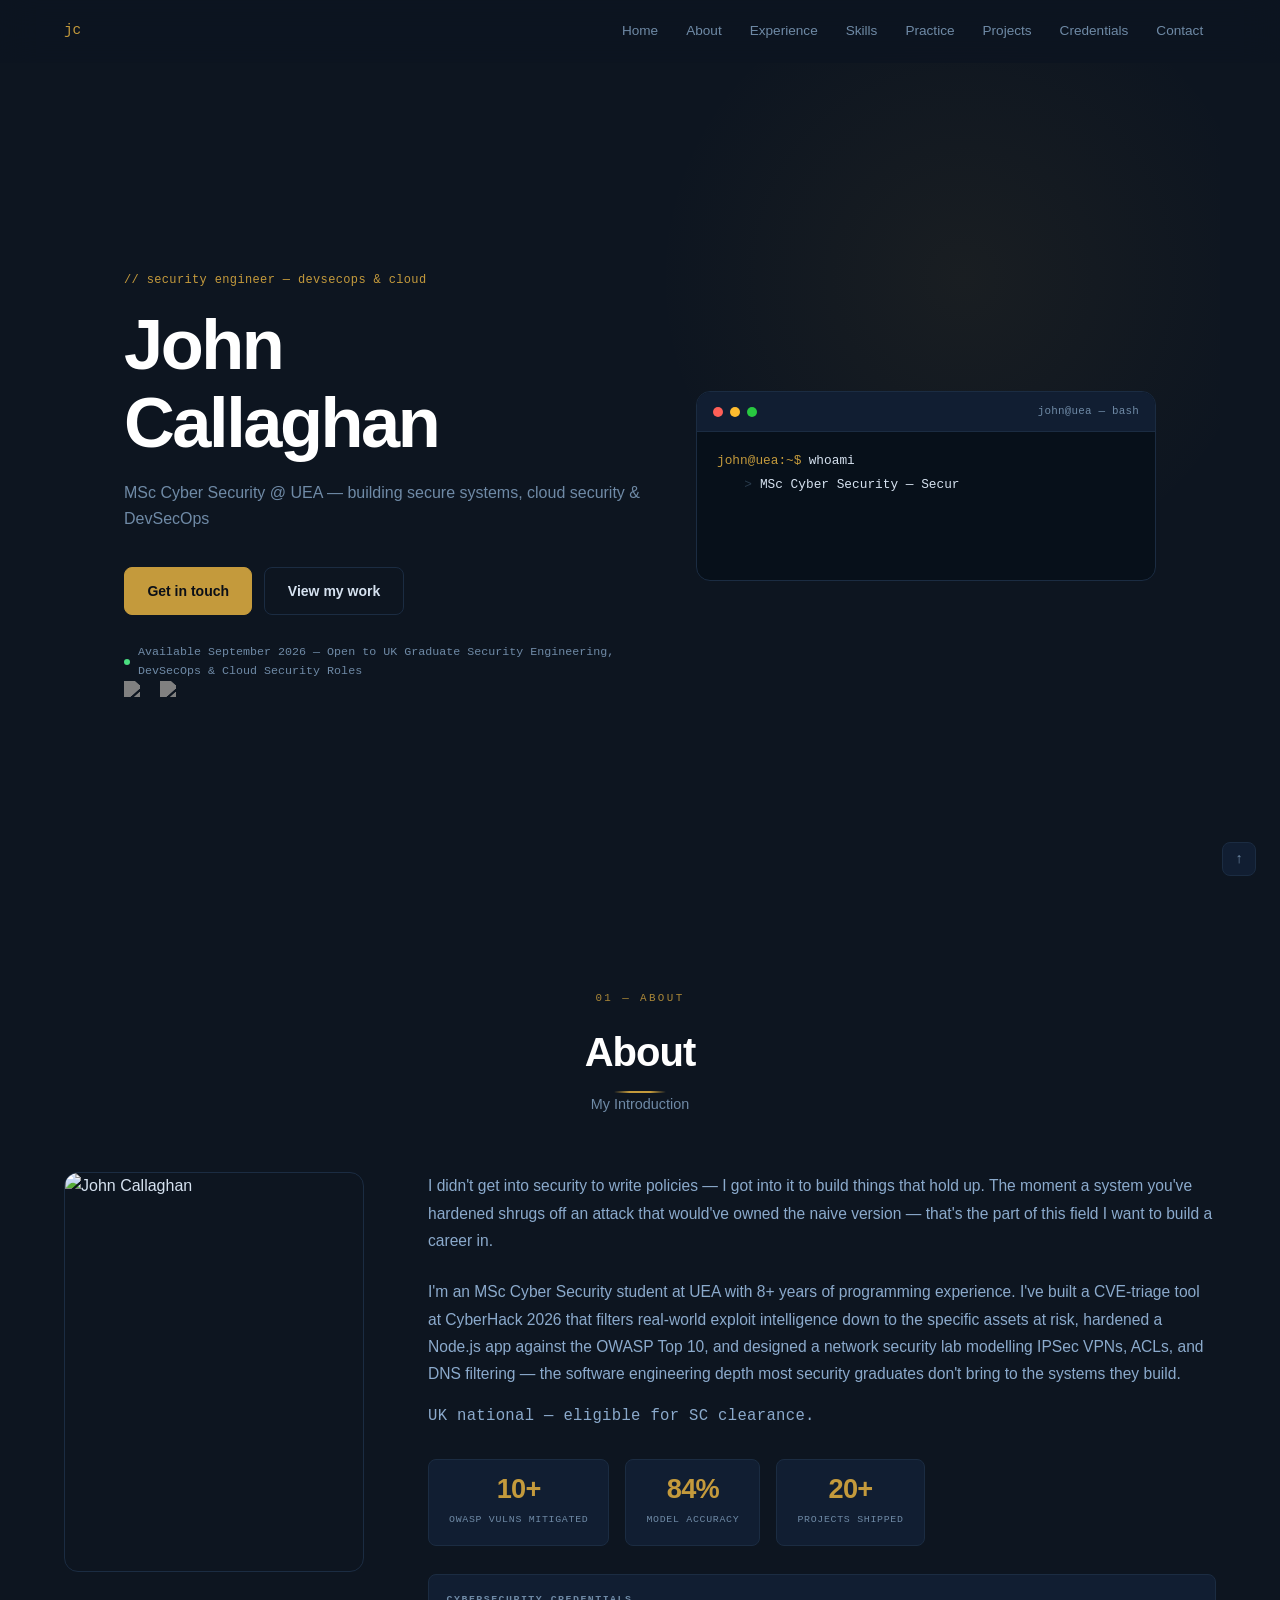
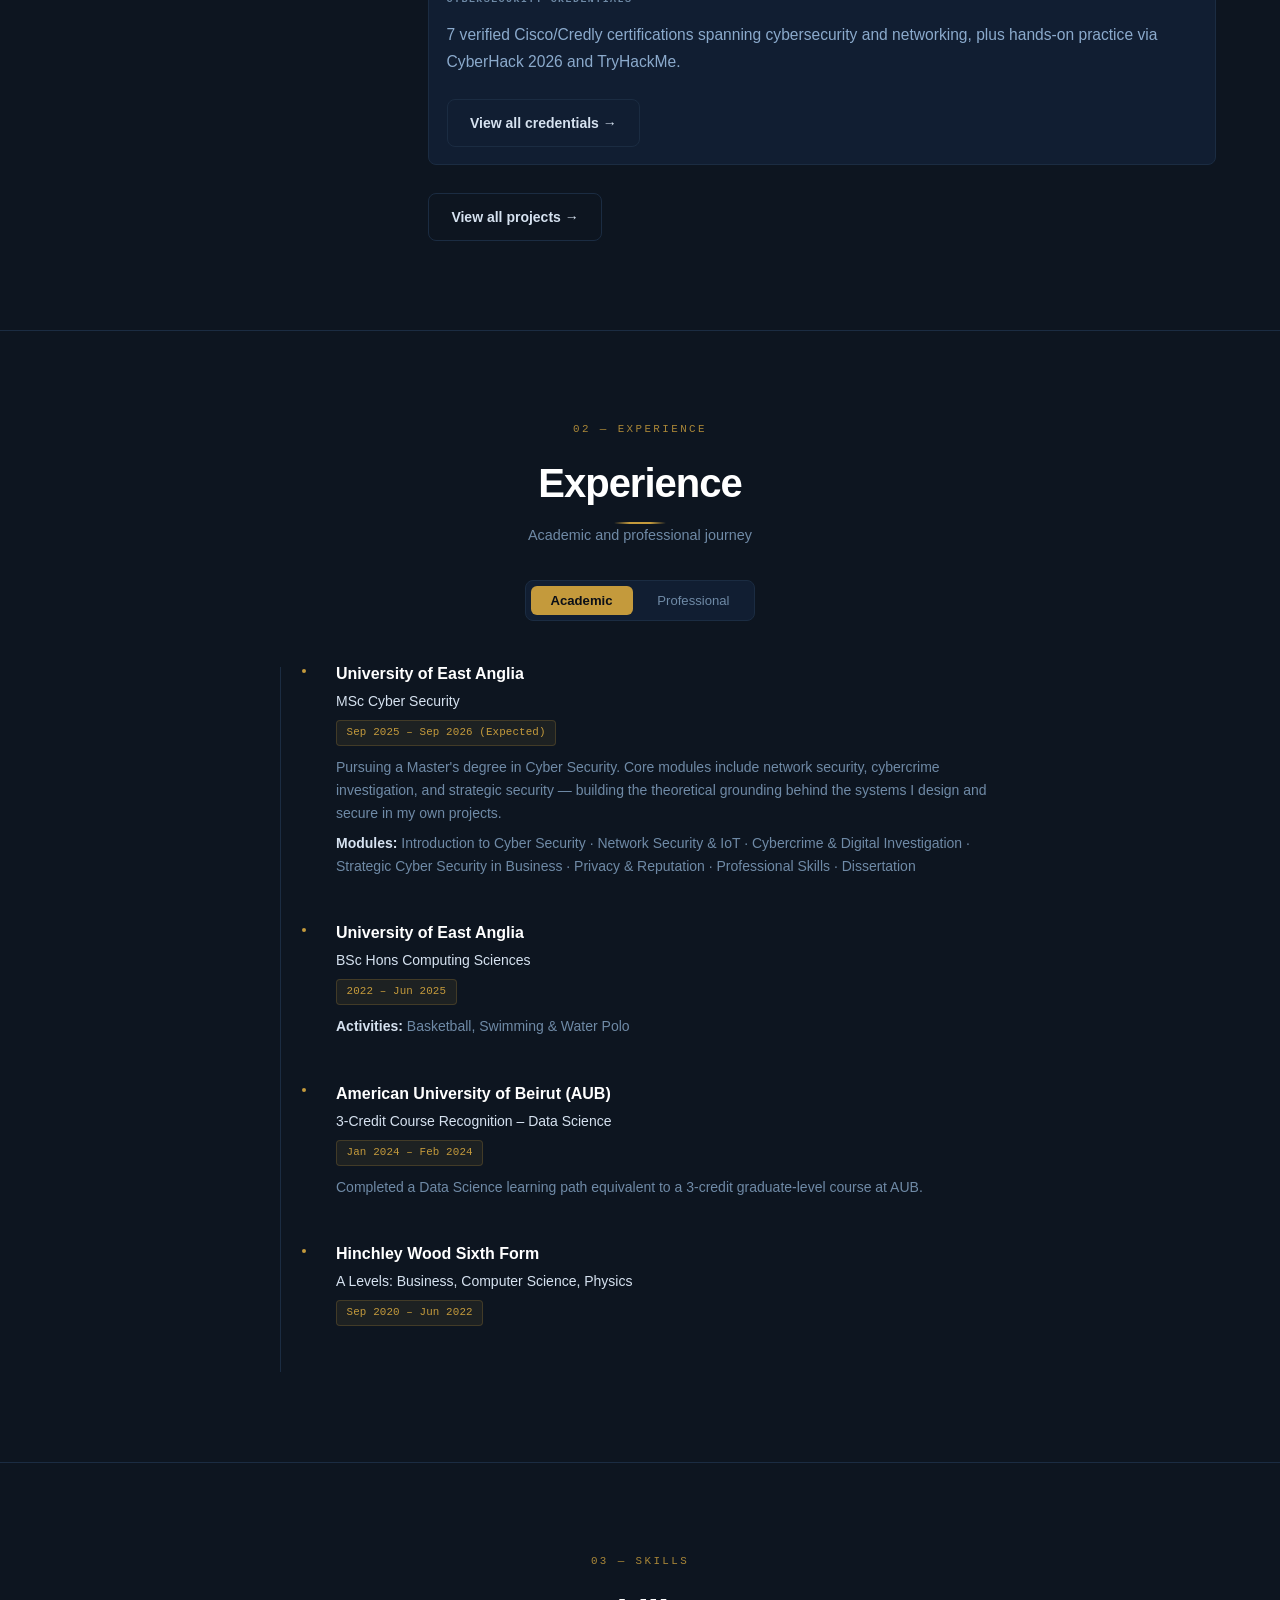
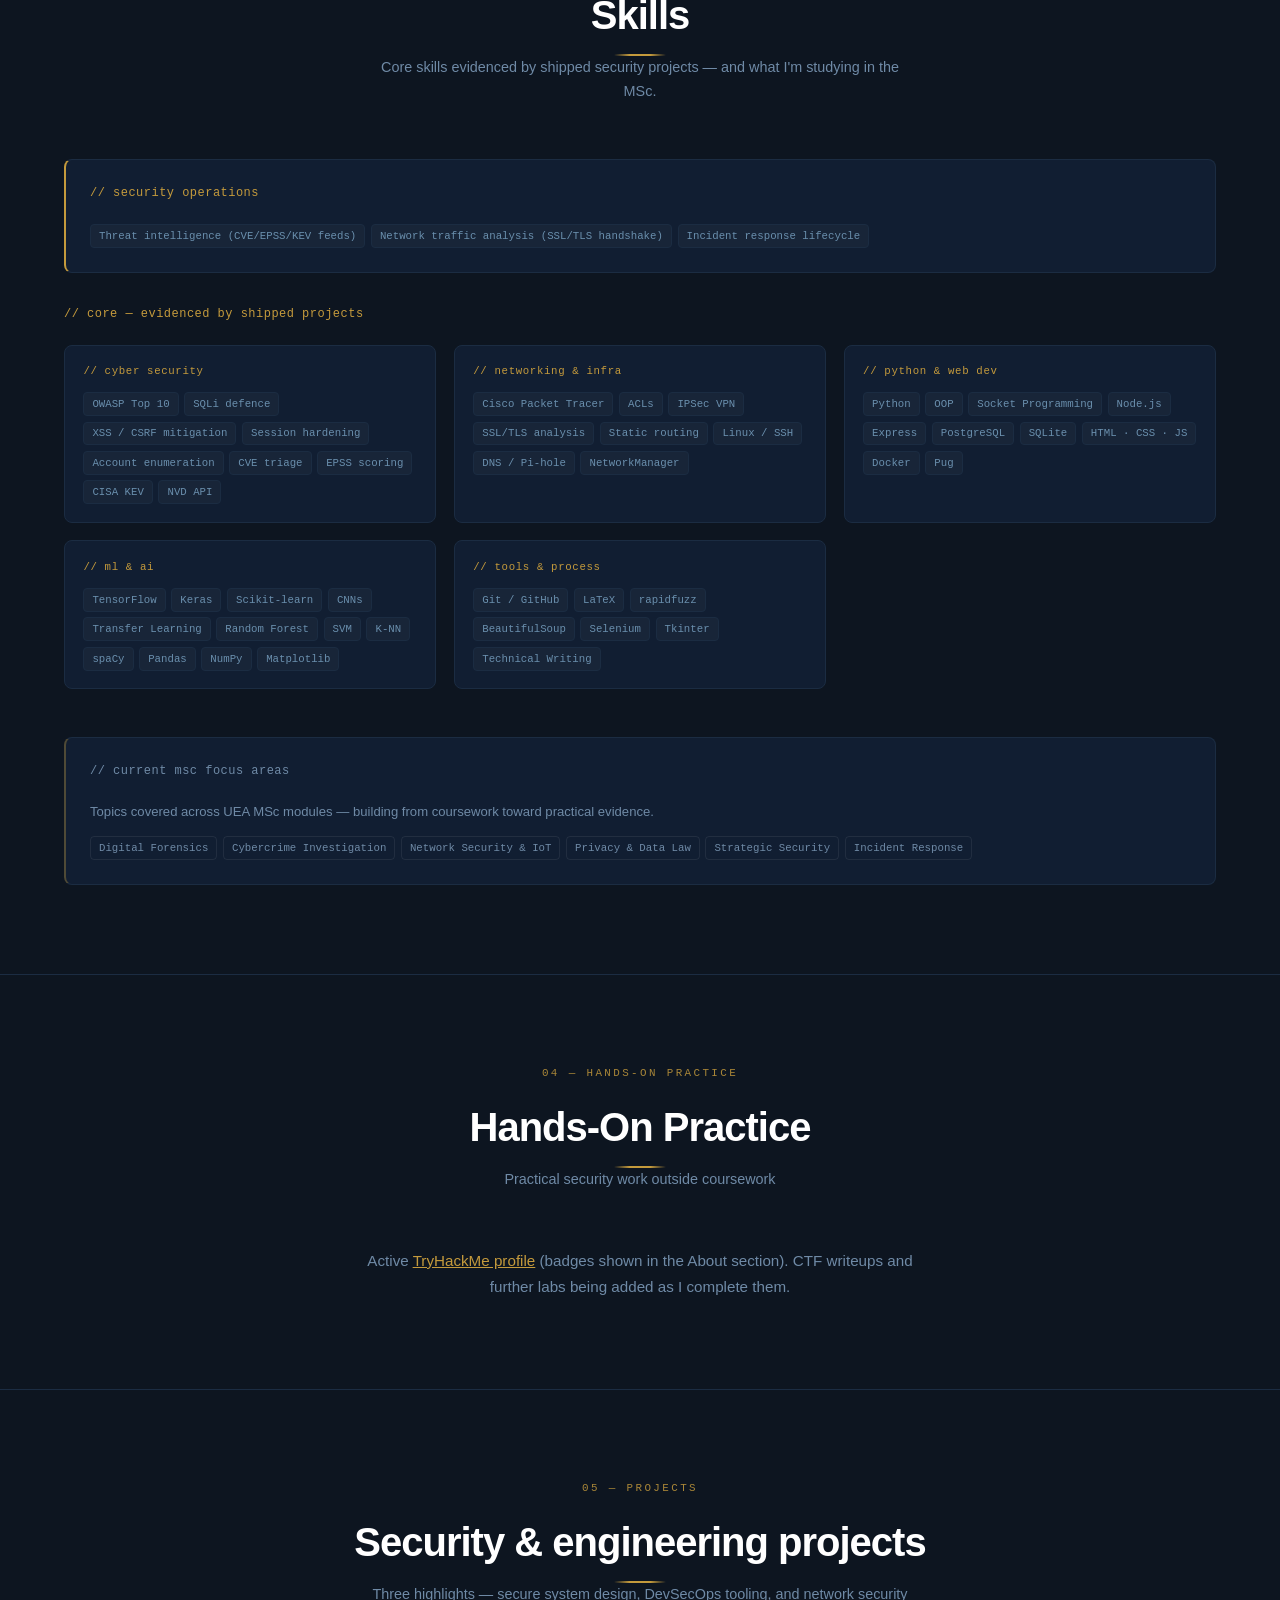
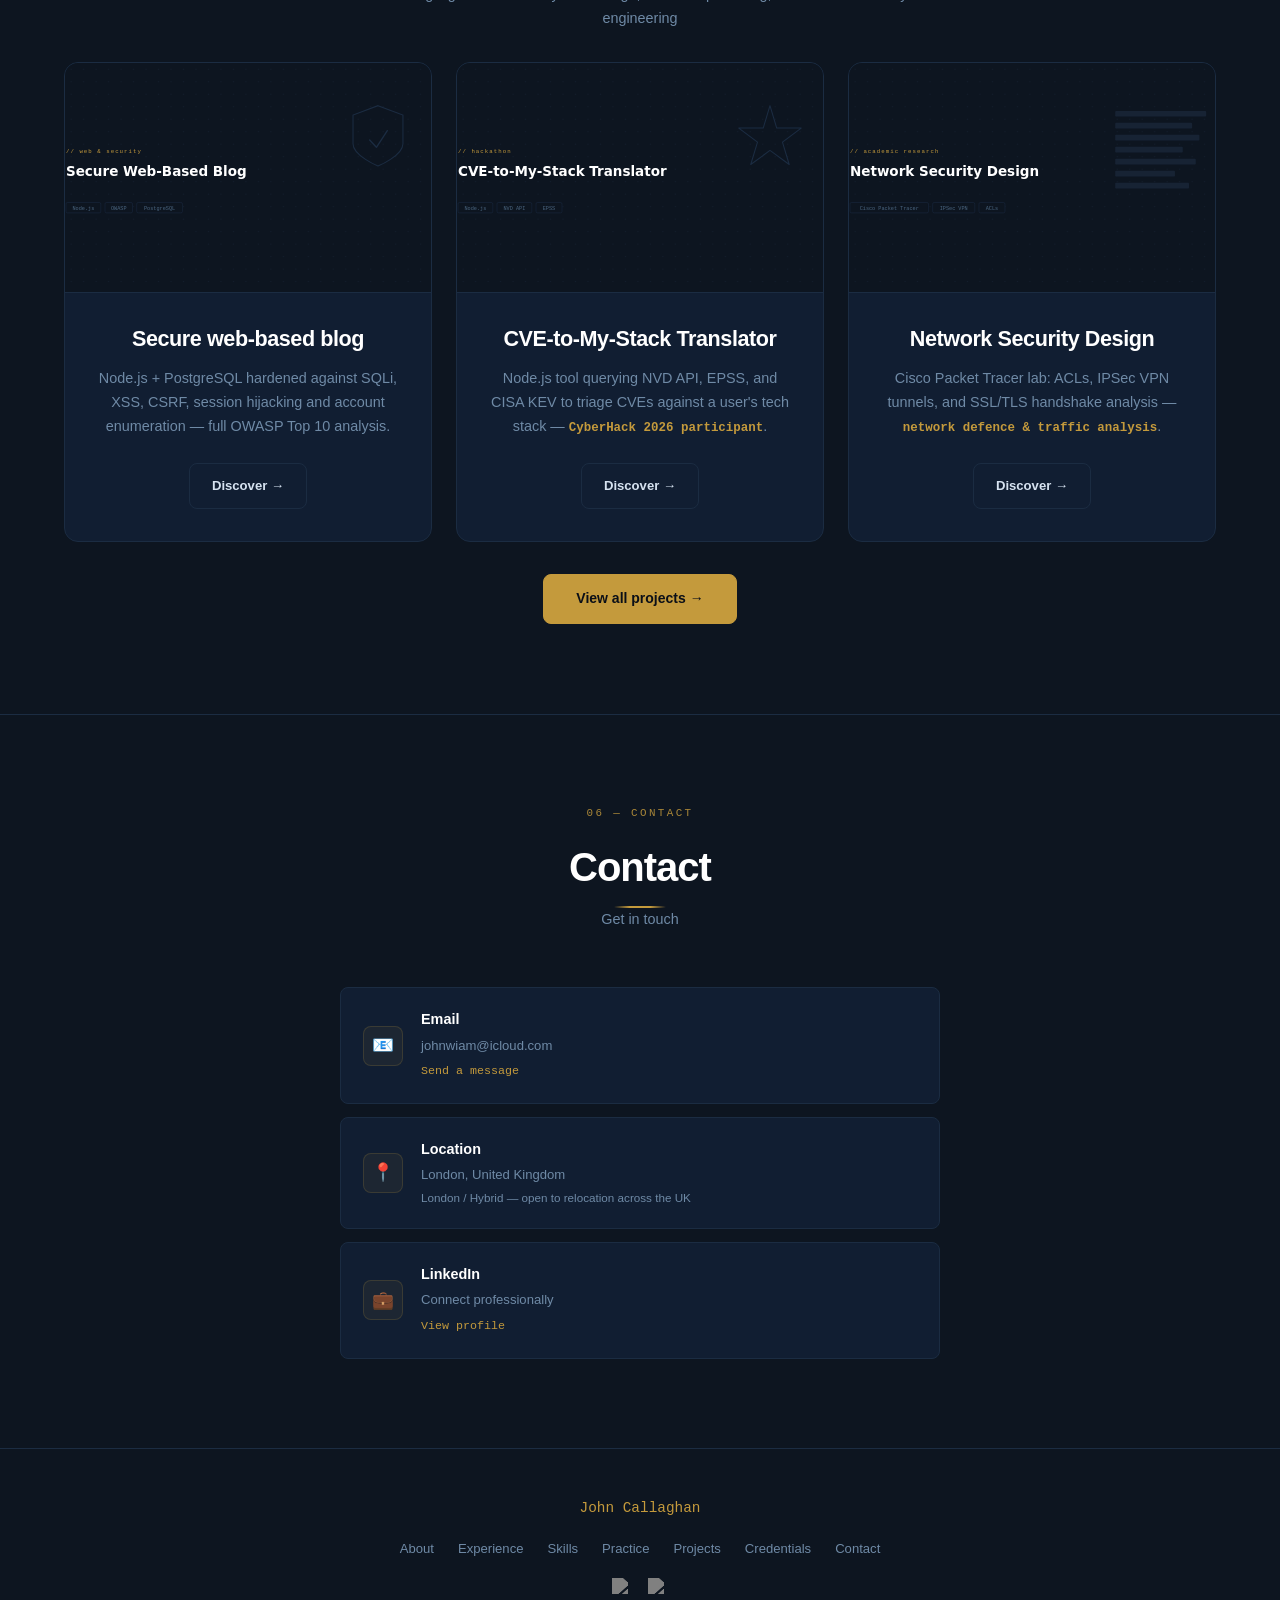
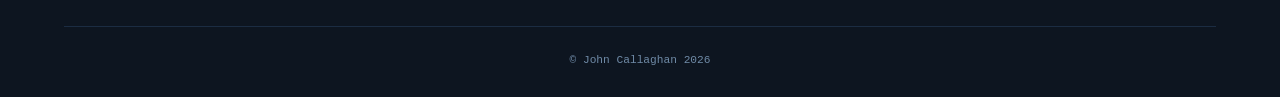
==== index.html @ c99ebf32 "add dedicated credentials page, grouped by category Replaces the sprawling inline badge/cert block i" ====
<!DOCTYPE html>
<html lang="en">
<head>
  <meta charset="UTF-8" />
  <meta name="viewport" content="width=device-width, initial-scale=1.0" />

  <!-- Primary meta -->
  <title>John Callaghan — Security Engineer | DevSecOps &amp; Cloud Security</title>
  <meta name="description" content="MSc Cyber Security student at UEA targeting Security Engineering, DevSecOps &amp; Cloud Security roles — building secure systems, cloud security, and post-quantum cryptography. Available September 2026." />
  <meta name="author" content="John Callaghan" />

  <!-- Open Graph -->
  <meta property="og:type"        content="website" />
  <meta property="og:title"       content="John Callaghan — Security Engineer | DevSecOps &amp; Cloud Security" />
  <meta property="og:description" content="MSc Cyber Security @ UEA — building secure systems, cloud security &amp; DevSecOps. Available September 2026." />
  <meta property="og:image"       content="assets/profile.png" />

  <!-- Security headers — best-effort via meta tag (static GitHub Pages site, no server config
       access). CSP keeps 'unsafe-inline' for script/style because the site's interactivity (nav,
       scroll reveals, terminal animation, modal) lives in one inline <script> block and several
       inline style="" attributes; a static site with no build step has no nonce/hash mechanism.
       Tightening this further means moving all inline JS/CSS to external files first.
       X-Content-Type-Options and Permissions-Policy are NOT included here because browsers only
       honour them as real HTTP response headers, not <meta> tags — they'd be decorative and
       wrongly imply protection that isn't there. Same applies to HSTS (Strict-Transport-Security),
       which GitHub Pages sets automatically for github.io domains but can't be set via meta. -->
  <meta http-equiv="Content-Security-Policy"
        content="default-src 'self'; img-src 'self' data: https://images.credly.com; font-src 'self' https://fonts.gstatic.com; style-src 'self' 'unsafe-inline' https://fonts.googleapis.com; script-src 'self' 'unsafe-inline'; frame-src https://tryhackme.com; base-uri 'self'; form-action 'self';" />
  <meta http-equiv="Referrer-Policy" content="strict-origin-when-cross-origin" />

  <!-- Fonts: Space Grotesk (display) · Inter (body) · JetBrains Mono (code) — loaded
       non-blocking (preload + swap to stylesheet on load) so font CSS doesn't delay first
       paint of the page's own text; noscript fallback covers JS-disabled cases. -->
  <link rel="preconnect" href="https://fonts.googleapis.com" />
  <link rel="preconnect" href="https://fonts.gstatic.com" crossorigin />
  <link rel="preload" as="style"
        href="https://fonts.googleapis.com/css2?family=Inter:wght@400;500;600&family=JetBrains+Mono:wght@400;500&family=Space+Grotesk:wght@400;600;700&display=optional"
        onload="this.onload=null;this.rel='stylesheet'" />
  <noscript><link rel="stylesheet" href="https://fonts.googleapis.com/css2?family=Inter:wght@400;500;600&family=JetBrains+Mono:wght@400;500&family=Space+Grotesk:wght@400;600;700&display=optional" /></noscript>

  <link rel="stylesheet" href="styles.css" />
</head>
<body>

  <!-- Scroll progress indicator -->
  <div class="scroll-progress" id="scrollProgress" aria-hidden="true"></div>

  <!-- Navbar -->
  <nav class="navbar" role="navigation" aria-label="Main navigation">
    <a href="#home" class="logo">jc</a>
    <button class="hamburger" id="hamburger" aria-label="Toggle menu" aria-expanded="false">☰</button>
    <ul class="nav-links" id="navLinks">
      <li><a href="#home">Home</a></li>
      <li><a href="#about">About</a></li>
      <li><a href="#experience">Experience</a></li>
      <li><a href="#skills">Skills</a></li>
      <li><a href="#practice">Practice</a></li>
      <li><a href="#projects">Projects</a></li>
      <li><a href="credentials.html">Credentials</a></li>
      <li><a href="#contact">Contact</a></li>
    </ul>
  </nav>

  <main>
  <!-- ─── HERO ─────────────────────────────────────────────── -->
  <section id="home" class="hero-section">

    <div class="hero-text">
      <span class="hero-eyebrow">// security engineer — devsecops &amp; cloud</span>

      <h1>
        <span class="name-reveal"><span>John</span></span><br>
        <span class="name-reveal"><span>Callaghan</span></span>
      </h1>

      <p class="hero-position">
        MSc Cyber Security @ UEA &mdash; building secure systems, cloud security &amp; DevSecOps
      </p>

      <div class="hero-buttons">
        <a href="#contact" class="btn btn-primary">Get in touch</a>
        <a href="#projects" class="btn btn-ghost">View my work</a>
        <!-- CV button: add back once assets/John_Callaghan_CV.pdf is uploaded -->
      </div>

      <p class="hero-status">
        <span class="status-dot" aria-hidden="true"></span>
        Available September 2026 &mdash; Open to UK Graduate Security Engineering, DevSecOps &amp; Cloud Security Roles
      </p>

      <div class="social-icons hero-social" aria-label="Social links">
        <a href="https://github.com/John-W-Callaghan" target="_blank" rel="noopener noreferrer" aria-label="GitHub">
          <img src="assets/github.png" alt="GitHub" loading="lazy" />
        </a>
        <a href="https://www.linkedin.com/in/john-callaghan-35816b269" target="_blank" rel="noopener noreferrer" aria-label="LinkedIn">
          <img src="assets/Linkedin.png" alt="LinkedIn" loading="lazy" />
        </a>
      </div>
    </div>

    <!-- Terminal signature element -->
    <div class="hero-terminal"
         role="img"
         aria-label="Terminal showing: Security Engineer, DevSecOps and cloud security, available September 2026 for UK security engineering roles">
      <div class="terminal-chrome" aria-hidden="true">
        <span class="dot dot-red"></span>
        <span class="dot dot-yellow"></span>
        <span class="dot dot-green"></span>
        <span class="terminal-title">john@uea — bash</span>
      </div>
      <div class="terminal-body" aria-hidden="true">
        <div class="terminal-line">
          <span class="t-prompt">john@uea:~$</span>
          <span id="termCmd" class="t-cmd"></span><span class="t-cursor" id="termCursor">▋</span>
        </div>
        <div id="termOutput"></div>
      </div>
    </div>

  </section>

  <!-- ─── ABOUT ────────────────────────────────────────────── -->
  <section id="about" class="about-section">
    <span class="section-eyebrow">01 — About</span>
    <h2 class="section-title" data-reveal="fade">About</h2>
    <p class="section-subtitle">My Introduction</p>

    <div class="about-content">
      <div class="about-image" data-reveal="left">
        <img src="assets/img2.png" alt="John Callaghan" loading="lazy" />
      </div>

      <div class="about-text" data-reveal="right">
        <p>
          I didn't get into security to write policies — I got into it to build things that hold
          up. The moment a system you've hardened shrugs off an attack that would've owned the
          naive version — that's the part of this field I want to build a career in.
        </p>
        <p>
          I'm an MSc Cyber Security student at UEA with 8+ years of programming experience. I've
          built a CVE-triage tool at CyberHack 2026 that filters real-world exploit intelligence
          down to the specific assets at risk, hardened a Node.js app against the OWASP Top 10,
          and designed a network security lab modelling IPSec VPNs, ACLs, and DNS filtering —
          the software engineering depth most security graduates don't bring to the systems they build.
        </p>

        <p class="clearance-line">UK national — eligible for SC clearance.</p>

        <div class="about-stats">
          <div><strong data-count="10" data-suffix="+">10+</strong><span>OWASP Vulns Mitigated</span></div>
          <div><strong data-count="84" data-suffix="%">84%</strong><span>Model Accuracy</span></div>
          <div><strong data-count="20" data-suffix="+">20+</strong><span>Projects Shipped</span></div>
        </div>

        <div class="thm-badge-container">
          <h3>Cybersecurity Credentials</h3>
          <p class="credentials-teaser-note">
            7 verified Cisco/Credly certifications spanning cybersecurity and networking, plus
            hands-on practice via CyberHack 2026 and TryHackMe.
          </p>
          <a href="credentials.html" class="btn btn-ghost">View all credentials &rarr;</a>
        </div>

        <a href="projects.html" class="btn btn-ghost">View all projects &rarr;</a>
      </div>
    </div>
  </section>

  <!-- ─── EXPERIENCE ───────────────────────────────────────── -->
  <section id="experience" class="experience-section">
    <span class="section-eyebrow">02 — Experience</span>
    <h2 class="section-title" data-reveal="fade">Experience</h2>
    <p class="section-subtitle">Academic and professional journey</p>

    <div style="max-width:760px; margin:0 auto;">
      <div class="experience-toggle">
        <button id="academicBtn"      class="toggle-btn active">Academic</button>
        <button id="professionalBtn"  class="toggle-btn">Professional</button>
      </div>

      <!-- Academic Timeline -->
      <div id="academicTimeline" class="timeline show">

        <div class="timeline-item">
          <h3>University of East Anglia</h3>
          <p>MSc Cyber Security</p>
          <span>Sep 2025 – Sep 2026 (Expected)</span>
          <p>Pursuing a Master's degree in Cyber Security. Core modules include network security,
          cybercrime investigation, and strategic security — building the theoretical grounding
          behind the systems I design and secure in my own projects.</p>
          <p><strong>Modules:</strong> Introduction to Cyber Security · Network Security &amp; IoT ·
          Cybercrime &amp; Digital Investigation · Strategic Cyber Security in Business ·
          Privacy &amp; Reputation · Professional Skills · Dissertation</p>
        </div>

        <div class="timeline-item">
          <h3>University of East Anglia</h3>
          <p>BSc Hons Computing Sciences</p>
          <span>2022 – Jun 2025</span>
          <p><strong>Activities:</strong> Basketball, Swimming &amp; Water Polo</p>
        </div>

        <div class="timeline-item">
          <h3>American University of Beirut (AUB)</h3>
          <p>3-Credit Course Recognition – Data Science</p>
          <span>Jan 2024 – Feb 2024</span>
          <p>Completed a Data Science learning path equivalent to a 3-credit graduate-level course
          at AUB.</p>
        </div>

        <div class="timeline-item">
          <h3>Hinchley Wood Sixth Form</h3>
          <p>A Levels: Business, Computer Science, Physics</p>
          <span>Sep 2020 – Jun 2022</span>
        </div>

      </div>

      <!-- Professional Timeline -->
      <div id="professionalTimeline" class="timeline">

        <div class="timeline-item">
          <h3>Interactive Segmentation Tool Developer (Intern)</h3>
          <p>University of East Anglia — School of Computing Sciences</p>
          <span>Summer 2023</span>
          <p>Contributed to an EPSRC research project building a semi-automated GUI for labelling
          medical X-ray image segmentation data using pre-trained deep learning models. Enhanced
          skills in Python, computer vision, and model adaptation. Developed an interactive
          interface and validated segmentation outputs for research-grade accuracy.</p>
        </div>

      </div>
    </div>
  </section>

  <!-- ─── SKILLS ───────────────────────────────────────────── -->
  <section id="skills" class="skills-section">
    <span class="section-eyebrow">03 — Skills</span>
    <h2 class="section-title" data-reveal="fade">Skills</h2>
    <p class="section-subtitle">
      Core skills evidenced by shipped security projects — and what I'm studying in the MSc.
    </p>

    <!-- Security operations tier -->
    <!-- TODO: John — the items below are NOT shown on the live page because I can't confirm you
         have them. Once you've actually used/studied each (a module, a lab, a home SIEM setup,
         a TryHackMe room), move it up into the visible <div class="skill-tags"> below as a real
         tag. Don't add anything here you can't speak to in an interview.
           - SIEM (confirm tool: Splunk / ELK / Wazuh?)
           - MITRE ATT&CK framework
           - Log analysis & correlation
           - IOC / IOA analysis
           - Endpoint detection (EDR concepts)
           - Wireshark / Zeek (network traffic analysis tooling)
           - KQL / SPL (query languages)
    -->
    <div class="skills-soc" data-reveal="up">
      <span class="skills-tier-label">// security operations</span>
      <div class="skill-tags">
        <span>Threat intelligence (CVE/EPSS/KEV feeds)</span>
        <span>Network traffic analysis (SSL/TLS handshake)</span>
        <span>Incident response lifecycle</span>
      </div>
    </div>

    <!-- Core tier -->
    <div class="skills-core" data-reveal="up">
      <span class="skills-tier-label">// core &mdash; evidenced by shipped projects</span>

      <div class="skills-grid">

        <div class="skill-group">
          <span class="skill-group-label">// cyber security</span>
          <div class="skill-tags">
            <span>OWASP Top 10</span>
            <span>SQLi defence</span>
            <span>XSS / CSRF mitigation</span>
            <span>Session hardening</span>
            <span>Account enumeration</span>
            <span>CVE triage</span>
            <span>EPSS scoring</span>
            <span>CISA KEV</span>
            <span>NVD API</span>
          </div>
        </div>

        <div class="skill-group">
          <span class="skill-group-label">// networking &amp; infra</span>
          <div class="skill-tags">
            <span>Cisco Packet Tracer</span>
            <span>ACLs</span>
            <span>IPSec VPN</span>
            <span>SSL/TLS analysis</span>
            <span>Static routing</span>
            <span>Linux / SSH</span>
            <span>DNS / Pi-hole</span>
            <span>NetworkManager</span>
          </div>
        </div>

        <div class="skill-group">
          <span class="skill-group-label">// python &amp; web dev</span>
          <div class="skill-tags">
            <span>Python</span>
            <span>OOP</span>
            <span>Socket Programming</span>
            <span>Node.js</span>
            <span>Express</span>
            <span>PostgreSQL</span>
            <span>SQLite</span>
            <span>HTML · CSS · JS</span>
            <span>Docker</span>
            <span>Pug</span>
          </div>
        </div>

        <div class="skill-group">
          <span class="skill-group-label">// ml &amp; ai</span>
          <div class="skill-tags">
            <span>TensorFlow</span>
            <span>Keras</span>
            <span>Scikit-learn</span>
            <span>CNNs</span>
            <span>Transfer Learning</span>
            <span>Random Forest</span>
            <span>SVM</span>
            <span>K-NN</span>
            <span>spaCy</span>
            <span>Pandas</span>
            <span>NumPy</span>
            <span>Matplotlib</span>
          </div>
        </div>

        <div class="skill-group">
          <span class="skill-group-label">// tools &amp; process</span>
          <div class="skill-tags">
            <span>Git / GitHub</span>
            <span>LaTeX</span>
            <span>rapidfuzz</span>
            <span>BeautifulSoup</span>
            <span>Selenium</span>
            <span>Tkinter</span>
            <span>Technical Writing</span>
          </div>
        </div>

      </div>
    </div>

    <!-- Current MSc focus tier -->
    <div class="skills-developing" data-reveal="up">
      <span class="skills-tier-label skills-tier-label--muted">
        // current msc focus areas
      </span>
      <p class="skills-developing-note">
        Topics covered across UEA MSc modules — building from coursework toward practical evidence.
      </p>
      <div class="skill-tags skill-tags--muted">
        <span>Digital Forensics</span>
        <span>Cybercrime Investigation</span>
        <span>Network Security &amp; IoT</span>
        <span>Privacy &amp; Data Law</span>
        <span>Strategic Security</span>
        <span>Incident Response</span>
      </div>
    </div>

  </section>

  <!-- ─── HANDS-ON PRACTICE ────────────────────────────────── -->
  <!-- TODO: John — add CTF event names, writeup links, and HackTheBox profile when you have them -->
  <section id="practice" class="practice-section">
    <span class="section-eyebrow">04 — Hands-On Practice</span>
    <h2 class="section-title" data-reveal="fade">Hands-On Practice</h2>
    <p class="section-subtitle">Practical security work outside coursework</p>
    <p class="practice-note" data-reveal="up">
      Active <a href="https://tryhackme.com/p/JohnCallaghan" target="_blank" rel="noopener noreferrer">TryHackMe profile</a>
      (badges shown in the About section). CTF writeups and further labs being added as I complete them.
    </p>
  </section>

  <!-- ─── PROJECTS (carousel) ──────────────────────────────── -->
  <section id="projects" class="projects-section">
    <span class="section-eyebrow">05 — Projects</span>
    <h2 class="section-title" data-reveal="fade">Security &amp; engineering projects</h2>
    <p class="section-subtitle">Three highlights — secure system design, DevSecOps tooling, and network security engineering</p>

    <div class="project-grid" data-reveal="up">

      <!-- Secure Blog -->
      <div class="carousel-card">
        <img id="feat-0" alt="Secure web-based blog">
        <div class="carousel-card-body">
          <h3>Secure web-based blog</h3>
          <p>Node.js + PostgreSQL hardened against SQLi, XSS, CSRF, session hijacking and account enumeration &mdash; full OWASP Top 10 analysis.</p>
          <a href="projects.html" class="btn btn-ghost" style="font-size:0.82rem;">Discover &rarr;</a>
        </div>
      </div>

      <!-- CVE Tool -->
      <div class="carousel-card">
        <img id="feat-1" alt="CVE-to-My-Stack Translator">
        <div class="carousel-card-body">
          <h3>CVE-to-My-Stack Translator</h3>
          <p>Node.js tool querying NVD API, EPSS, and CISA KEV to triage CVEs against a user's tech stack &mdash; <strong style="color:#C49A3C;font-family:'JetBrains Mono',monospace;font-size:0.78rem;">CyberHack 2026 participant</strong>.</p>
          <a href="projects.html" class="btn btn-ghost" style="font-size:0.82rem;">Discover &rarr;</a>
        </div>
      </div>

      <!-- Network Security Design (Cisco Packet Tracer) -->
      <div class="carousel-card">
        <img id="feat-2" alt="Network Security Design — Cisco Packet Tracer lab">
        <div class="carousel-card-body">
          <h3>Network Security Design</h3>
          <p>Cisco Packet Tracer lab: ACLs, IPSec VPN tunnels, and SSL/TLS handshake analysis &mdash; <strong style="color:#C49A3C;font-family:'JetBrains Mono',monospace;font-size:0.78rem;">network defence &amp; traffic analysis</strong>.</p>
          <a href="projects.html" class="btn btn-ghost" style="font-size:0.82rem;">Discover &rarr;</a>
        </div>
      </div>

    </div>

    <div class="view-all-wrapper">
      <a href="projects.html" class="btn btn-project">View all projects &rarr;</a>
    </div>
  </section>

  <!-- ─── CONTACT ──────────────────────────────────────────── -->
  <section id="contact" class="contact-section">
    <span class="section-eyebrow">06 — Contact</span>
    <h2 class="section-title" data-reveal="fade">Contact</h2>
    <p class="section-subtitle">Get in touch</p>

    <div class="contact-container">

      <div class="contact-item">
        <span class="icon" aria-hidden="true">📧</span>
        <div>
          <h3>Email</h3>
          <p>johnwiam@icloud.com</p>
          <a href="mailto:johnwiam@icloud.com" class="contact-link">Send a message</a>
        </div>
      </div>

      <div class="contact-item">
        <span class="icon" aria-hidden="true">📍</span>
        <div>
          <h3>Location</h3>
          <p>London, United Kingdom</p>
          <p class="contact-secondary">London / Hybrid &mdash; open to relocation across the UK</p>
        </div>
      </div>

      <div class="contact-item">
        <span class="icon" aria-hidden="true">💼</span>
        <div>
          <h3>LinkedIn</h3>
          <p>Connect professionally</p>
          <a href="https://www.linkedin.com/in/john-callaghan-35816b269"
             target="_blank" rel="noopener noreferrer" class="contact-link">View profile</a>
        </div>
      </div>

    </div>
  </section>
  </main>

  <!-- ─── FOOTER ───────────────────────────────────────────── -->
  <footer class="site-footer">
    <div class="footer-content">
      <span class="footer-logo">John Callaghan</span>
      <nav class="footer-nav" aria-label="Footer navigation">
        <a href="#about">About</a>
        <a href="#experience">Experience</a>
        <a href="#skills">Skills</a>
        <a href="#practice">Practice</a>
        <a href="#projects">Projects</a>
        <a href="credentials.html">Credentials</a>
        <a href="#contact">Contact</a>
      </nav>
      <div class="social-icons">
        <a href="https://github.com/John-W-Callaghan"
           target="_blank" rel="noopener noreferrer" aria-label="GitHub">
          <img src="assets/github.png" alt="GitHub" loading="lazy" />
        </a>
        <a href="https://www.linkedin.com/in/john-callaghan-35816b269"
           target="_blank" rel="noopener noreferrer" aria-label="LinkedIn">
          <img src="assets/Linkedin.png" alt="LinkedIn" loading="lazy" />
        </a>
      </div>
    </div>
    <p class="footer-copy">&copy; John Callaghan 2026</p>
  </footer>

  <a href="#home" class="scroll-top" aria-label="Back to top">&uarr;</a>

  <script>
    /* ─── Smooth scroll ───────────────────────────────────── */
    document.querySelectorAll('a[href^="#"]').forEach(a => {
      a.addEventListener('click', e => {
        e.preventDefault();
        const id = a.getAttribute('href');
        if (id === '#') return;
        const el = document.querySelector(id);
        if (el) el.scrollIntoView({ behavior: 'smooth' });
      });
    });

    /* ─── Mobile nav ──────────────────────────────────────── */
    const hamburger = document.getElementById('hamburger');
    const navLinks  = document.getElementById('navLinks');
    if (hamburger && navLinks) {
      hamburger.addEventListener('click', () => {
        const open = navLinks.classList.toggle('open');
        hamburger.setAttribute('aria-expanded', open);
      });
    }

    /* ─── Scroll handlers — single rAF-throttled listener ── */
    const navbar      = document.querySelector('.navbar');
    const progressBar = document.getElementById('scrollProgress');
    let scrollPending = false;

    function onScroll() {
      const y     = window.scrollY;
      const total = document.documentElement.scrollHeight - window.innerHeight;
      navbar.classList.toggle('scrolled', y > 10);
      if (progressBar) progressBar.style.width = (total > 0 ? (y / total) * 100 : 0) + '%';
      scrollPending = false;
    }

    window.addEventListener('scroll', () => {
      if (!scrollPending) { scrollPending = true; requestAnimationFrame(onScroll); }
    }, { passive: true });

    /* ─── Experience toggle ───────────────────────────────── */
    const academicBtn          = document.getElementById('academicBtn');
    const professionalBtn      = document.getElementById('professionalBtn');
    const academicTimeline     = document.getElementById('academicTimeline');
    const professionalTimeline = document.getElementById('professionalTimeline');

    if (academicBtn && professionalBtn) {
      academicBtn.addEventListener('click', () => {
        academicBtn.classList.add('active');
        professionalBtn.classList.remove('active');
        academicTimeline.classList.add('show');
        professionalTimeline.classList.remove('show');
      });
      professionalBtn.addEventListener('click', () => {
        professionalBtn.classList.add('active');
        academicBtn.classList.remove('active');
        professionalTimeline.classList.add('show');
        academicTimeline.classList.remove('show');
      });
    }

    /* ─── IntersectionObserver — scroll reveals ───────────── */
    const revealObs = new IntersectionObserver(entries => {
      entries.forEach(e => {
        if (e.isIntersecting) {
          e.target.classList.add('in-view');
          revealObs.unobserve(e.target);
        }
      });
    }, { threshold: 0.1, rootMargin: '0px 0px -40px 0px' });

    document.querySelectorAll('[data-reveal]').forEach(el => revealObs.observe(el));

    /* Fallback: ensure nothing stays invisible if observer misfires */
    setTimeout(() => {
      document.querySelectorAll('[data-reveal]:not(.in-view)').forEach(el => {
        el.classList.add('in-view');
      });
    }, 1500);

    /* ─── Timeline animate-in ─────────────────────────────── */
    const timelineObs = new IntersectionObserver(entries => {
      entries.forEach(e => { if (e.isIntersecting) e.target.classList.add('animate'); });
    }, { threshold: 0.2 });

    document.querySelectorAll('.timeline-item').forEach(el => timelineObs.observe(el));

    /* ─── Contact animate-in ──────────────────────────────── */
    const contactObs = new IntersectionObserver(entries => {
      entries.forEach(e => { if (e.isIntersecting) e.target.classList.add('animate'); });
    }, { threshold: 0.15 });

    document.querySelectorAll('.contact-item').forEach(el => contactObs.observe(el));

    /* Fallback: ensure timeline/contact items and skill tags are never stuck invisible */
    setTimeout(() => {
      document.querySelectorAll('.timeline-item:not(.animate), .contact-item:not(.animate)')
        .forEach(el => el.classList.add('animate'));
      document.querySelectorAll('.skill-tags span:not(.tag-visible)')
        .forEach(el => el.classList.add('tag-visible'));
    }, 1500);

    /* ─── Count-up stats ─────────────────────────────────── */
    (function () {
      const statsEl = document.querySelector('.about-stats');
      if (!statsEl) return;
      if (window.matchMedia('(prefers-reduced-motion: reduce)').matches) return;

      const obs = new IntersectionObserver(entries => {
        entries.forEach(e => {
          if (!e.isIntersecting) return;
          e.target.querySelectorAll('[data-count]').forEach(el => {
            const target = parseInt(el.dataset.count, 10);
            const suffix = el.dataset.suffix || '';
            const dur = 950;
            const start = Date.now();
            (function tick() {
              const t = Math.min((Date.now() - start) / dur, 1);
              const ease = 1 - Math.pow(1 - t, 3);
              el.textContent = Math.round(ease * target) + suffix;
              if (t < 1) requestAnimationFrame(tick);
            })();
          });
          obs.unobserve(e.target);
        });
      }, { threshold: 0.6 });

      obs.observe(statsEl);
    })();

    /* ─── Skill tag stagger ───────────────────────────────── */
    (function () {
      if (window.matchMedia('(prefers-reduced-motion: reduce)').matches) {
        document.querySelectorAll('.skill-tags span').forEach(el => el.classList.add('tag-visible'));
        return;
      }

      const groupObs = new IntersectionObserver(entries => {
        entries.forEach(e => {
          if (!e.isIntersecting) return;
          const tags = e.target.querySelectorAll('.skill-tags span');
          tags.forEach((tag, i) => {
            setTimeout(() => tag.classList.add('tag-visible'), i * 36);
          });
          groupObs.unobserve(e.target);
        });
      }, { threshold: 0.12 });

      document.querySelectorAll('.skill-group, .skills-soc, .skills-developing').forEach(el => groupObs.observe(el));
    })();

    /* ─── SVG placeholder generator (mirrors projects.js) ── */
    function escapeForSvg(str) {
      return str.replace(/[&<>"]/g, m => ({ '&':'&amp;','<':'&lt;','>':'&gt;','"':'&quot;' }[m]));
    }
    function featPlaceholder(project) {
      const cats = {
        'AI & ML':        { label: '// ai &amp; machine learning', shape: 'nodes'    },
        'Web & Security': { label: '// web &amp; security',        shape: 'shield'   },
        'Data Analysis':  { label: '// data analysis',             shape: 'bars'     },
        'Python':         { label: '// python',                    shape: 'brackets' },
        'Academic':       { label: '// academic research',         shape: 'lines'    },
        'Hackathon':      { label: '// hackathon',                 shape: 'star'     }
      };
      const cat = cats[project.category] || cats['Academic'];
      const bp = project.title.lastIndexOf(' ', 30);
      const t  = escapeForSvg(project.title.length > 30 ? project.title.slice(0, bp > 0 ? bp : 30) + '…' : project.title);
      const tags = project.technologies.slice(0, 3);
      let tx = 50;
      const tagEls = tags.map(tag => {
        const w = Math.max(50, Math.round(tag.length * 7 + 18));
        const el = `<rect x="${tx}" y="268" width="${w}" height="20" rx="3" fill="#0D1520" stroke="#1B2C42" stroke-width="1"/>`
                 + `<text x="${tx + w/2}" y="282" font-family="Courier New,monospace" font-size="10" fill="#4B6680" text-anchor="middle">${escapeForSvg(tag)}</text>`;
        tx += w + 8; return el;
      }).join('');
      const shapes = {
        nodes:    `<g fill="none" stroke="#1B2C42" stroke-width="2"><circle cx="575" cy="150" r="18"/><circle cx="638" cy="100" r="13"/><circle cx="638" cy="200" r="13"/><circle cx="700" cy="72" r="10"/><circle cx="700" cy="150" r="10"/><circle cx="700" cy="228" r="10"/><line x1="592" y1="143" x2="626" y2="109"/><line x1="592" y1="157" x2="626" y2="191"/><line x1="650" y1="95" x2="691" y2="79"/><line x1="650" y1="105" x2="691" y2="144"/><line x1="650" y1="195" x2="691" y2="156"/><line x1="650" y1="205" x2="691" y2="222"/></g>`,
        shield:   `<g fill="none" stroke="#1B2C42" stroke-width="2"><path d="M650 82 L698 100 L698 155 C698 178 650 198 650 198 C650 198 602 178 602 155 L602 100 Z"/><path d="M634 148 L647 162 L668 130" stroke-width="2.5" stroke-linecap="round" stroke-linejoin="round"/></g>`,
        bars:     `<g fill="#111E32" stroke="#1B2C42" stroke-width="1.5"><rect x="560" y="172" width="24" height="78" rx="2"/><rect x="594" y="132" width="24" height="118" rx="2"/><rect x="628" y="105" width="24" height="145" rx="2"/><rect x="662" y="140" width="24" height="110" rx="2"/><rect x="696" y="118" width="24" height="132" rx="2"/></g>`,
        brackets: `<text x="572" y="236" font-family="Courier New,monospace" font-size="112" fill="#14223A" font-weight="700">{}</text>`,
        lines:    `<g fill="#172334"><rect x="560" y="92" width="175" height="11" rx="2"/><rect x="560" y="115" width="148" height="11" rx="2"/><rect x="560" y="138" width="162" height="11" rx="2"/><rect x="560" y="161" width="130" height="11" rx="2"/><rect x="560" y="184" width="155" height="11" rx="2"/><rect x="560" y="207" width="115" height="11" rx="2"/><rect x="560" y="230" width="142" height="11" rx="2"/></g>`,
        star:     `<polygon points="650,82 663,125 710,125 674,152 687,195 650,168 613,195 626,152 590,125 637,125" fill="none" stroke="#1B2C42" stroke-width="2" stroke-linejoin="round"/>`
      };
      const svg = `<svg width="800" height="440" viewBox="0 0 800 440" xmlns="http://www.w3.org/2000/svg">`
        + `<defs><pattern id="dp" x="0" y="0" width="24" height="24" patternUnits="userSpaceOnUse"><circle cx="12" cy="12" r="1" fill="#1B2C42" opacity="0.5"/></pattern></defs>`
        + `<rect width="800" height="440" fill="#0D1520"/><rect width="800" height="440" fill="url(#dp)"/>`
        + `<rect x="0" y="0" width="4" height="440" fill="#C49A3C"/>`
        + (shapes[cat.shape] || shapes.lines)
        + `<text x="50" y="172" font-family="Courier New,monospace" font-size="11" fill="#C49A3C" letter-spacing="2">${cat.label}</text>`
        + `<text x="50" y="218" font-family="system-ui,-apple-system,Arial,sans-serif" font-size="26" font-weight="700" fill="#ffffff">${t}</text>`
        + tagEls + `</svg>`;
      return 'data:image/svg+xml,' + encodeURIComponent(svg);
    }

    /* ─── Inject featured project images ─────────────────── */
    /* src: null means no real screenshot exists yet — go straight to the branded SVG
       placeholder instead of requesting a file we know 404s (avoids noisy console errors). */
    const featData = [
      { src: 'assets/securewebbased.png', title: 'Secure Web-Based Blog',        category: 'Web & Security', technologies: ['Node.js', 'OWASP', 'PostgreSQL']  },
      { src: null,                        title: 'CVE-to-My-Stack Translator',   category: 'Hackathon',      technologies: ['Node.js', 'NVD API', 'EPSS']       },
      { src: null,                        title: 'Network Security Design',       category: 'Academic',      technologies: ['Cisco Packet Tracer', 'IPSec VPN', 'ACLs']    }
    ];
    featData.forEach((p, i) => {
      const el = document.getElementById('feat-' + i);
      if (!el) return;
      if (!p.src) { el.src = featPlaceholder(p); return; }
      el.src = p.src;
      el.onerror = () => { el.src = featPlaceholder(p); el.onerror = null; };
    });

    /* ─── Terminal animation — cycles security-engineer-themed commands ─── */
    (function () {
      const cmdEl    = document.getElementById('termCmd');
      const cursorEl = document.getElementById('termCursor');
      const outputEl = document.getElementById('termOutput');
      if (!cmdEl || !outputEl) return;

      const SEQUENCE = [
        { cmd: 'whoami',                  out: 'MSc Cyber Security — Security Engineer track' },
        { cmd: 'tail -f /var/log/auth.log', out: 'Monitoring... detection > prevention' },
        { cmd: 'cat skills.txt',          out: 'DevSecOps · Cloud Security · Post-Quantum Crypto' },
        { cmd: './availability.sh',       out: 'Sep 2026 — Open to UK security engineering roles' },
      ];

      /* Respect reduced-motion — show all lines statically, no cycling */
      if (window.matchMedia('(prefers-reduced-motion: reduce)').matches) {
        cursorEl.style.display = 'none';
        SEQUENCE.forEach(s => {
          const c = document.createElement('div');
          c.className = 'terminal-line';
          c.innerHTML = `<span class="t-prompt">john@uea:~$</span> ${s.cmd}`;
          outputEl.appendChild(c);
          const o = document.createElement('div');
          o.className = 't-out-line';
          o.innerHTML = `<span class="t-out-sep">&gt;</span><span class="t-out-val">${s.out}</span>`;
          outputEl.appendChild(o);
        });
        return;
      }

      let seqIdx = 0;

      function typeInto(el, text, speed, done) {
        let i = 0;
        (function tick() {
          if (i < text.length) {
            el.textContent = text.slice(0, ++i);
            setTimeout(tick, speed + Math.random() * (speed * 0.6));
          } else {
            done();
          }
        })();
      }

      function runStep() {
        const step = SEQUENCE[seqIdx];
        cmdEl.textContent = '';
        outputEl.innerHTML = '';
        cursorEl.style.display = '';

        typeInto(cmdEl, step.cmd, 48, () => {
          setTimeout(() => {
            cursorEl.style.display = 'none';
            const o = document.createElement('div');
            o.className = 't-out-line';
            const uid = 'tov';
            o.innerHTML = `<span class="t-out-sep">&gt;</span><span class="t-out-val" id="${uid}"></span>`;
            outputEl.appendChild(o);
            typeInto(document.getElementById(uid), step.out, 15, () => {
              seqIdx = (seqIdx + 1) % SEQUENCE.length;
              setTimeout(runStep, 2200);
            });
          }, 320);
        });
      }

      setTimeout(runStep, 1100);
    })();
  </script>
</body>
</html>
---- styles.css ----
/* ============================================================
   MIDNIGHT INK — Portfolio Design System
   Palette: deep navy · warm amber
   Type:    Space Grotesk / Inter / JetBrains Mono
   ============================================================ */


/* 1 — RESET
   ---------------------------------------------------------- */
*, *::before, *::after { box-sizing: border-box; margin: 0; padding: 0; }
img { max-width: 100%; display: block; }
a   { color: inherit; }
ul  { list-style: none; }


/* 2 — DESIGN TOKENS
   ---------------------------------------------------------- */
:root {
  /* Palette — 6 tokens */
  --bg:      #0D1520;
  --surface: #111E32;
  --border:  #1B2C42;
  --text:    #D6E2F0;
  --muted:   #6F8AA6;
  --accent:  #C49A3C;

  /* Typography */
  --font-display: 'Space Grotesk', sans-serif;
  --font-body:    'Inter', sans-serif;
  --font-mono:    'JetBrains Mono', monospace;

  /* Layout */
  --max-w:  1160px;
  --pad-h:  clamp(1.5rem, 5vw, 6rem);
  --pad-v:  clamp(4rem, 7vw, 6.5rem);

  /* Radii */
  --r-sm: 4px;
  --r-md: 8px;
  --r-lg: 14px;

  /* Motion */
  --ease: cubic-bezier(0.22, 1, 0.36, 1);
  --dur:  200ms;
}


/* 3 — BASE
   ---------------------------------------------------------- */
html { scroll-behavior: smooth; }

body {
  font-family: var(--font-body);
  background-color: var(--bg);
  color: var(--text);
  line-height: 1.65;
  overflow-x: hidden;
  -webkit-font-smoothing: antialiased;
  -moz-osx-font-smoothing: grayscale;
}

::-webkit-scrollbar       { width: 6px; }
::-webkit-scrollbar-track { background: var(--bg); }
::-webkit-scrollbar-thumb { background: var(--border); border-radius: 3px; }
::-webkit-scrollbar-thumb:hover { background: var(--muted); }

::selection { background: rgba(196, 154, 60, 0.25); }


/* 4 — SCROLL PROGRESS
   ---------------------------------------------------------- */
.scroll-progress {
  position: fixed;
  top: 0; left: 0;
  height: 2px; width: 0%;
  background: var(--accent);
  z-index: 10000;
  pointer-events: none;
  transition: width 0.08s linear;
}


/* 5 — NAVBAR
   ---------------------------------------------------------- */
.navbar {
  position: fixed;
  top: 0; width: 100%;
  background: rgba(13, 21, 32, 0.88);
  backdrop-filter: blur(18px);
  -webkit-backdrop-filter: blur(18px);
  padding: 1.1rem var(--pad-h);
  display: flex;
  justify-content: space-between;
  align-items: center;
  border-bottom: 1px solid transparent;
  z-index: 900;
  transition: border-color var(--dur) var(--ease),
              padding var(--dur) var(--ease);
}

.navbar.scrolled {
  padding-top: 0.7rem;
  padding-bottom: 0.7rem;
  border-bottom-color: var(--border);
}

.logo {
  font-family: var(--font-mono);
  font-size: 0.9rem;
  font-weight: 500;
  color: var(--accent);
  text-decoration: none;
  letter-spacing: -0.01em;
}

.nav-links {
  display: flex;
  align-items: center;
  gap: 0.15rem;
}

.nav-links a {
  text-decoration: none;
  font-size: 0.85rem;
  font-weight: 500;
  color: var(--muted);
  padding: 0.45rem 0.8rem;
  border-radius: var(--r-md);
  transition: color var(--dur), background var(--dur);
}

.nav-links a:hover,
.nav-links a:focus-visible {
  color: var(--text);
  background: rgba(255, 255, 255, 0.05);
  outline: none;
}

.hamburger {
  display: none;
  background: none;
  border: 1px solid var(--border);
  color: var(--muted);
  font-size: 1rem;
  padding: 0.45rem 0.65rem;
  border-radius: var(--r-sm);
  cursor: pointer;
  transition: color var(--dur), border-color var(--dur);
  line-height: 1;
}

.hamburger:hover  { color: var(--text); border-color: var(--muted); }


/* 6 — HERO SECTION
   ---------------------------------------------------------- */
.hero-section {
  min-height: 100svh;
  display: grid;
  grid-template-columns: 1fr 460px;
  align-items: center;
  gap: clamp(2.5rem, 4vw, 5rem);
  padding: calc(var(--pad-v) + 4.5rem) var(--pad-h) var(--pad-v);
  max-width: var(--max-w);
  margin: 0 auto;
  position: relative;
  overflow: hidden;
}

/* Ambient amber glow — subtle depth behind terminal */
.hero-section::before {
  content: '';
  position: absolute;
  top: -8%;
  right: -8%;
  width: 58vw;
  height: 58vw;
  max-width: 700px;
  max-height: 700px;
  background: radial-gradient(circle at center, rgba(196, 154, 60, 0.065) 0%, transparent 62%);
  pointer-events: none;
  border-radius: 50%;
  animation: ambientPulse 10s ease-in-out infinite;
  z-index: 0;
}

.hero-text { max-width: 520px; position: relative; z-index: 1; }

.hero-eyebrow {
  display: block;
  font-family: var(--font-mono);
  font-size: 0.75rem;
  color: var(--accent);
  letter-spacing: 0.03em;
  margin-bottom: 1.1rem;
  opacity: 0;
  animation: fadeUp 0.45s var(--ease) 0.1s forwards;
}

.hero-text h1 {
  font-family: var(--font-display);
  font-size: clamp(2.8rem, 5.5vw, 4.4rem);
  font-weight: 700;
  letter-spacing: -0.035em;
  line-height: 1.05;
  color: #fff;
  margin-bottom: 1rem;
}

/* Word-by-word reveal — text clips up from below */
.name-reveal {
  display: inline-block;
  overflow: hidden;
  vertical-align: top;
  padding-bottom: 0.06em;
}

.name-reveal > span {
  display: inline-block;
  transform: translateY(110%);
  animation: nameReveal 0.72s cubic-bezier(0.22, 1, 0.36, 1) both;
}

.name-reveal:first-of-type > span { animation-delay: 0.18s; }
.name-reveal:last-of-type  > span { animation-delay: 0.36s; }

.hero-position {
  font-size: clamp(0.9rem, 1.7vw, 1rem);
  color: var(--muted);
  line-height: 1.6;
  margin-bottom: 2.25rem;
  opacity: 0;
  animation: fadeUp 0.45s var(--ease) 0.32s forwards;
}

.hero-buttons {
  display: flex;
  gap: 0.75rem;
  flex-wrap: wrap;
  margin-bottom: 1.75rem;
  opacity: 0;
  animation: fadeUp 0.45s var(--ease) 0.42s forwards;
}

.hero-status {
  display: flex;
  align-items: center;
  gap: 0.5rem;
  font-family: var(--font-mono);
  font-size: 0.73rem;
  color: var(--muted);
  opacity: 0;
  animation: fadeUp 0.45s var(--ease) 0.52s forwards;
}

.status-dot {
  width: 6px; height: 6px;
  border-radius: 50%;
  background: #4ade80;
  flex-shrink: 0;
  animation: statusPulse 2.5s ease-in-out 1.2s infinite;
}


/* 7 — TERMINAL COMPONENT
   ---------------------------------------------------------- */
.hero-terminal {
  width: 100%;
  background: #07101a;
  border: 1px solid var(--border);
  border-radius: var(--r-lg);
  overflow: hidden;
  font-family: var(--font-mono);
  position: relative;
  z-index: 1;
  opacity: 0;
  animation: slideRight 0.68s var(--ease) 0.55s forwards;
}

.terminal-chrome {
  display: flex;
  align-items: center;
  gap: 0.45rem;
  padding: 0.65rem 1rem;
  background: var(--surface);
  border-bottom: 1px solid var(--border);
}

.terminal-chrome .dot {
  width: 10px; height: 10px;
  border-radius: 50%;
}
.dot-red    { background: #ff5f57; }
.dot-yellow { background: #febc2e; }
.dot-green  { background: #28c840; }

.terminal-title {
  margin-left: auto;
  font-size: 0.68rem;
  color: var(--muted);
  letter-spacing: 0.02em;
}

.terminal-body {
  padding: 1.1rem 1.25rem 1.4rem;
  min-height: 148px;
  font-size: 0.8rem;
  line-height: 1.85;
}

.terminal-line {
  display: flex;
  align-items: baseline;
  gap: 0.45rem;
  flex-wrap: nowrap;
}

.t-prompt {
  color: var(--accent);
  flex-shrink: 0;
  user-select: none;
  white-space: nowrap;
}

.t-cmd { color: var(--text); }

.t-cursor {
  display: inline-block;
  color: var(--accent);
  animation: blink 1s step-end infinite;
  line-height: 1;
}

.t-out-line {
  display: flex;
  gap: 0;
  color: #7A9AB8;
  padding-left: 1.2rem;
}

.t-out-key  { color: var(--muted); min-width: 8ch; }
.t-out-sep  { color: rgba(75, 102, 128, 0.5); margin: 0 0.5rem; }
.t-out-val  { color: var(--text); }

@keyframes blink {
  0%, 100% { opacity: 1; }
  50%       { opacity: 0; }
}


/* 8 — BUTTONS
   ---------------------------------------------------------- */
.btn,
.btn-primary,
.btn-ghost {
  display: inline-flex;
  align-items: center;
  justify-content: center;
  gap: 0.35rem;
  padding: 0.7rem 1.4rem;
  font-size: 0.875rem;
  font-weight: 600;
  font-family: var(--font-body);
  border-radius: var(--r-md);
  text-decoration: none;
  border: 1px solid transparent;
  cursor: pointer;
  transition: background var(--dur), border-color var(--dur),
              color var(--dur), transform var(--dur);
}

.btn:focus-visible,
.btn-primary:focus-visible,
.btn-ghost:focus-visible {
  outline: 2px solid var(--accent);
  outline-offset: 3px;
}

/* Primary — amber fill */
.btn-primary {
  background: var(--accent);
  color: #0b0f17;
  border-color: var(--accent);
}

.btn-primary:hover {
  background: #d0a43f;
  border-color: #d0a43f;
  transform: translateY(-1px);
}

/* Ghost — outlined */
.btn-ghost,
.btn.secondary {
  background: transparent;
  color: var(--text);
  border-color: var(--border);
}

.btn-ghost:hover,
.btn.secondary:hover {
  border-color: var(--muted);
  background: rgba(255, 255, 255, 0.04);
  transform: translateY(-1px);
}

/* "View more" project button */
.btn-project {
  background: var(--accent);
  color: #0b0f17;
  border: 1px solid var(--accent);
  padding: 0.8rem 2rem;
  font-size: 0.875rem;
  font-weight: 600;
  border-radius: var(--r-md);
}

.btn-project:hover {
  background: #d0a43f;
  border-color: #d0a43f;
  transform: translateY(-1px);
}


/* 9 — SECTION CHROME (shared)
   ---------------------------------------------------------- */
.section-eyebrow {
  display: block;
  font-family: var(--font-mono);
  font-size: 0.68rem;
  font-weight: 500;
  letter-spacing: 0.22em;
  text-transform: uppercase;
  color: var(--accent);
  margin-bottom: 0.7rem;
  text-align: center;
  opacity: 0.85;
}

.section-title {
  font-family: var(--font-display);
  font-size: clamp(1.75rem, 3.2vw, 2.5rem);
  font-weight: 700;
  letter-spacing: -0.025em;
  color: #fff;
  text-align: center;
  margin-bottom: 0.5rem;
  position: relative;
}

.section-title::after {
  content: '';
  position: absolute;
  bottom: -8px;
  left: 50%;
  transform: translateX(-50%);
  height: 2px;
  width: 0;
  background: linear-gradient(90deg, transparent, var(--accent) 30%, var(--accent) 70%, transparent);
  border-radius: 1px;
  transition: width 0.7s cubic-bezier(0.22, 1, 0.36, 1) 0.12s;
}

.section-title.in-view::after { width: 52px; }

.section-subtitle {
  font-size: 0.9rem;
  color: var(--muted);
  text-align: center;
  max-width: 540px;
  margin: 0 auto 3.5rem;
  line-height: 1.65;
}

/* Section spacing — all sections span full viewport width */
.about-section,
.experience-section,
.skills-section,
.practice-section,
.projects-section,
.contact-section {
  padding: var(--pad-v) var(--pad-h);
}

.experience-section,
.skills-section,
.practice-section,
.projects-section,
.contact-section {
  border-top: 1px solid var(--border);
}

.practice-section { background: var(--bg); text-align: center; }

.practice-note {
  max-width: 560px;
  margin: 0 auto;
  font-size: 0.95rem;
  color: var(--muted);
  line-height: 1.7;
}

.practice-note a { color: var(--accent); }

/* Section header row — constrained width on all sections */
.section-eyebrow,
.section-title {
  max-width: var(--max-w);
  margin-left: auto;
  margin-right: auto;
  display: block;
}


/* 10 — ABOUT
   ---------------------------------------------------------- */
.about-content {
  display: grid;
  grid-template-columns: 300px 1fr;
  gap: clamp(2.5rem, 5vw, 5rem);
  align-items: start;
  max-width: var(--max-w);
  margin: 0 auto;
}

.about-image img {
  width: 100%;
  aspect-ratio: 3/4;
  object-fit: cover;
  border-radius: var(--r-lg);
  border: 1px solid var(--border);
  transition: border-color 0.35s ease, box-shadow 0.35s ease;
}

.about-image img:hover {
  border-color: rgba(196, 154, 60, 0.3);
  box-shadow: 0 0 48px rgba(196, 154, 60, 0.07);
}

.about-text p {
  font-size: 0.975rem;
  color: #8BAACC;
  line-height: 1.75;
  margin-bottom: 1.5rem;
}

.clearance-line {
  font-family: var(--font-mono);
  font-size: 0.78rem;
  color: var(--accent);
  letter-spacing: 0.02em;
  margin-top: -0.5rem;
}

.about-stats {
  display: flex;
  gap: 1rem;
  margin: 1.75rem 0;
  flex-wrap: wrap;
}

.about-stats div {
  padding: 0.9rem 1.25rem;
  background: var(--surface);
  border: 1px solid var(--border);
  border-radius: var(--r-md);
  text-align: center;
  min-width: 80px;
}

.about-stats strong {
  display: block;
  font-family: var(--font-display);
  font-size: 1.7rem;
  font-weight: 700;
  color: var(--accent);
  letter-spacing: -0.025em;
  line-height: 1.1;
}

.about-stats span {
  font-family: var(--font-mono);
  font-size: 0.62rem;
  color: var(--muted);
  text-transform: uppercase;
  letter-spacing: 0.07em;
}

.thm-badge-container {
  margin: 1.75rem 0;
  padding: 1.1rem;
  background: var(--surface);
  border: 1px solid var(--border);
  border-radius: var(--r-md);
}

.thm-badge-container h3 {
  font-family: var(--font-mono);
  font-size: 0.62rem;
  color: var(--muted);
  text-transform: uppercase;
  letter-spacing: 0.15em;
  margin-bottom: 0.75rem;
}

.credentials-teaser-note {
  font-size: 0.85rem;
  color: var(--muted);
  line-height: 1.6;
  margin-bottom: 1rem;
}


/* 11 — EXPERIENCE / TIMELINE
   ---------------------------------------------------------- */
.experience-section {
  background: var(--bg);
}

.experience-section .section-subtitle { margin-bottom: 0; }

.experience-toggle {
  display: flex;
  gap: 0.3rem;
  justify-content: center;
  margin: 2rem auto 2.5rem;
  background: var(--surface);
  border: 1px solid var(--border);
  border-radius: var(--r-md);
  padding: 0.3rem;
  width: fit-content;
}

.toggle-btn {
  padding: 0.45rem 1.25rem;
  font-size: 0.82rem;
  font-weight: 500;
  color: var(--muted);
  background: transparent;
  border: none;
  border-radius: 6px;
  cursor: pointer;
  font-family: var(--font-body);
  transition: color var(--dur), background var(--dur);
}

.toggle-btn.active {
  color: #0b0f17;
  background: var(--accent);
  font-weight: 600;
}

.toggle-btn:not(.active):hover {
  color: var(--text);
  background: rgba(255, 255, 255, 0.05);
}

.timeline {
  display: none;
  position: relative;
  max-width: 720px;
  margin: 0 auto;
  padding-left: 1.5rem;
}

.timeline.show { display: block; }

.timeline::before {
  content: '';
  position: absolute;
  left: 0; top: 0.4rem; bottom: 0;
  width: 1px;
  background: var(--border);
}

.timeline-item {
  position: relative;
  padding: 0 0 2.25rem 2rem;
  opacity: 0;
  transform: translateX(-16px);
  transition: opacity 0.45s var(--ease), transform 0.45s var(--ease);
}

.timeline-item.animate {
  opacity: 1;
  transform: none;
}

/* Amber node on timeline */
.timeline-item::before {
  content: '';
  position: absolute;
  left: -4px; top: 0.35rem;
  width: 8px; height: 8px;
  border-radius: 50%;
  background: var(--accent);
  border: 2px solid var(--bg);
}

.timeline-item h3 {
  font-family: var(--font-display);
  font-size: 1rem;
  font-weight: 600;
  color: #fff;
  margin-bottom: 0.15rem;
}

/* First <p> = role subtitle */
.timeline-item > p:nth-of-type(1) {
  font-size: 0.875rem;
  font-weight: 500;
  color: var(--text);
  margin-bottom: 0.25rem;
}

.timeline-item span {
  display: inline-block;
  font-family: var(--font-mono);
  font-size: 0.68rem;
  color: var(--accent);
  background: rgba(196, 154, 60, 0.09);
  border: 1px solid rgba(196, 154, 60, 0.22);
  padding: 0.18rem 0.6rem;
  border-radius: var(--r-sm);
  margin-bottom: 0.65rem;
  letter-spacing: 0.01em;
}

/* Body paragraphs after the date span */
.timeline-item p {
  font-size: 0.875rem;
  color: var(--muted);
  line-height: 1.65;
  margin-bottom: 0.4rem;
}

.timeline-item strong { color: var(--text); font-weight: 600; }


/* 12 — SKILLS (two-tier)
   ---------------------------------------------------------- */
.skills-section {
  background: var(--bg);
}

.skills-core,
.skills-soc,
.skills-developing {
  max-width: var(--max-w);
  margin-left: auto;
  margin-right: auto;
}

.skills-soc {
  margin-bottom: 2rem;
  padding: 1.5rem;
  background: var(--surface);
  border: 1px solid var(--border);
  border-left: 2px solid var(--accent);
  border-radius: var(--r-md);
}

.skills-soc .skill-tags { margin-top: 0.85rem; }

.skills-tier-label {
  display: block;
  font-family: var(--font-mono);
  font-size: 0.75rem;
  font-weight: 400;
  color: var(--accent);
  letter-spacing: 0.04em;
  margin-bottom: 1.25rem;
}

.skills-core { margin-bottom: 3rem; }

.skills-grid {
  display: grid;
  grid-template-columns: repeat(3, 1fr);
  gap: 1.1rem;
  margin-top: 0;
  margin-bottom: 0;
}

.skill-group {
  padding: 1.1rem 1.15rem;
  background: var(--surface);
  border: 1px solid var(--border);
  border-radius: var(--r-md);
  transition: border-color var(--dur), transform 0.28s var(--ease), box-shadow 0.28s ease;
}

.skill-group:hover {
  border-color: rgba(196, 154, 60, 0.35);
  transform: translateY(-2px);
  box-shadow: 0 8px 28px rgba(0, 0, 0, 0.22);
}

.skill-group-label {
  display: block;
  font-family: var(--font-mono);
  font-size: 0.67rem;
  color: var(--accent);
  letter-spacing: 0.06em;
  margin-bottom: 0.7rem;
}

.skill-tags {
  display: flex;
  flex-wrap: wrap;
  gap: 0.35rem;
}

.skill-tags span {
  font-family: var(--font-mono);
  font-size: 0.67rem;
  color: #6A8FAD;
  background: rgba(255, 255, 255, 0.03);
  border: 1px solid var(--border);
  padding: 0.18rem 0.5rem;
  border-radius: var(--r-sm);
  white-space: nowrap;
  line-height: 1.5;
  opacity: 0;
  transform: translateY(5px) scale(0.92);
  transition: opacity 0.32s ease, transform 0.32s cubic-bezier(0.22, 1, 0.36, 1);
}

.skill-tags span.tag-visible {
  opacity: 1;
  transform: none;
}

/* Developing tier */
.skills-developing {
  padding: 1.5rem;
  background: var(--surface);
  border: 1px solid var(--border);
  border-left: 2px solid rgba(196, 154, 60, 0.35);
  border-radius: var(--r-md);
  max-width: var(--max-w);
}

.skills-tier-label--muted { color: var(--muted); }

.skills-developing-note {
  font-size: 0.82rem;
  color: var(--muted);
  line-height: 1.55;
  margin-bottom: 0.85rem;
}

.skill-tags--muted span {
  color: var(--muted);
  background: transparent;
  border-color: rgba(255, 255, 255, 0.07);
}


/* 13 — PROJECTS (carousel)
   ---------------------------------------------------------- */
.projects-section {
  background: var(--bg);
  text-align: center;
}

.projects-section .section-subtitle { margin-bottom: 2rem; }

.project-grid {
  display: grid;
  grid-template-columns: repeat(3, 1fr);
  gap: 1.5rem;
  max-width: 1160px;
  margin: 0 auto;
}

.carousel-card {
  background: var(--surface);
  border: 1px solid var(--border);
  border-radius: var(--r-lg);
  overflow: hidden;
  display: flex;
  flex-direction: column;
}

.carousel-card img {
  width: 100%;
  height: 230px;
  object-fit: cover;
  border-bottom: 1px solid var(--border);
}

.carousel-card-body {
  padding: 1.75rem 2rem 2rem;
  text-align: center;
}

.carousel-card-body h3 {
  font-family: var(--font-display);
  font-size: 1.35rem;
  font-weight: 700;
  letter-spacing: -0.02em;
  color: #fff;
  margin-bottom: 0.65rem;
}

.carousel-card-body p {
  font-size: 0.9rem;
  color: var(--muted);
  line-height: 1.65;
  margin: 0 auto 1.5rem;
}

@media (max-width: 860px) {
  .project-grid { grid-template-columns: 1fr; max-width: 420px; }
}

.view-all-wrapper { text-align: center; margin-top: 2rem; }


/* 14 — CONTACT
   ---------------------------------------------------------- */
.contact-section {
  background: var(--bg);
}

.contact-container {
  display: grid;
  gap: 0.85rem;
  max-width: 600px;
  margin: 0 auto;
}

.contact-item {
  display: flex;
  align-items: center;
  gap: 1.1rem;
  padding: 1.25rem 1.4rem;
  background: var(--surface);
  border: 1px solid var(--border);
  border-radius: var(--r-md);
  transition: border-color var(--dur);
  opacity: 0;
  transform: translateY(12px);
}

.contact-item.animate {
  opacity: 1;
  transform: none;
  transition: opacity 0.4s var(--ease), transform 0.4s var(--ease),
              border-color var(--dur);
}

.contact-item:hover { border-color: rgba(196, 154, 60, 0.3); }

.contact-item .icon {
  font-size: 1.1rem;
  width: 40px; height: 40px;
  background: rgba(196, 154, 60, 0.07);
  border: 1px solid rgba(196, 154, 60, 0.18);
  border-radius: var(--r-md);
  display: flex; align-items: center; justify-content: center;
  flex-shrink: 0;
}

.contact-item div { flex: 1; }

.contact-item h3 {
  font-family: var(--font-display);
  font-size: 0.9rem;
  font-weight: 600;
  color: #fff;
  margin-bottom: 0.15rem;
}

.contact-item p { font-size: 0.82rem; color: var(--muted); }

.contact-item a.contact-link {
  display: inline-block;
  font-family: var(--font-mono);
  font-size: 0.73rem;
  color: var(--accent);
  text-decoration: none;
  margin-top: 0.2rem;
  transition: color var(--dur);
}

.contact-item a.contact-link:hover { color: #d0a43f; }

.contact-item p.contact-secondary {
  font-size: 0.73rem;
  color: var(--muted);
  margin-top: 0.15rem;
}


/* 15 — FOOTER
   ---------------------------------------------------------- */
.site-footer {
  padding: 3rem var(--pad-h) 2rem;
  background: var(--bg);
  border-top: 1px solid var(--border);
}

.footer-content {
  display: flex;
  flex-direction: column;
  align-items: center;
  gap: 1.1rem;
  margin-bottom: 1.75rem;
}

.footer-logo {
  font-family: var(--font-mono);
  font-size: 0.9rem;
  color: var(--accent) !important;
}

.footer-nav {
  display: flex;
  gap: 1.5rem;
  flex-wrap: wrap;
  justify-content: center;
}

.footer-nav a {
  font-size: 0.82rem;
  color: var(--muted);
  text-decoration: none;
  transition: color var(--dur);
}

.footer-nav a:hover { color: var(--text); }

.social-icons {
  display: flex;
  gap: 1rem;
  align-items: center;
}

.social-icons a {
  display: flex;
  align-items: center;
  transition: opacity var(--dur);
}

.social-icons a:hover { opacity: 0.6; }

.social-icons img {
  width: 20px; height: 20px;
  filter: brightness(0) invert(0.5);
}

.footer-copy {
  font-family: var(--font-mono);
  font-size: 0.7rem;
  color: var(--muted);
  text-align: center;
  padding-top: 1.5rem;
  border-top: 1px solid var(--border);
}

.scroll-top {
  position: fixed;
  bottom: 1.5rem; right: 1.5rem;
  width: 34px; height: 34px;
  background: var(--surface);
  border: 1px solid var(--border);
  color: var(--muted);
  border-radius: var(--r-md);
  display: flex; align-items: center; justify-content: center;
  text-decoration: none;
  font-size: 0.9rem;
  transition: color var(--dur), border-color var(--dur);
  z-index: 100;
}

.scroll-top:hover { color: var(--text); border-color: var(--muted); }


/* 16 — SCROLL REVEALS
   ---------------------------------------------------------- */
[data-reveal] {
  opacity: 0;
  transform: translateY(16px);
  transition: opacity 0.5s var(--ease),
              transform 0.5s var(--ease);
}

[data-reveal="left"]  { transform: translateX(-16px); }
[data-reveal="right"] { transform: translateX(16px); }
[data-reveal="fade"]  { transform: scale(0.98); }
[data-reveal="up"]    { transform: translateY(16px); }

[data-reveal].in-view {
  opacity: 1;
  transform: none;
}

[data-delay="1"] { transition-delay: 0.06s; }
[data-delay="2"] { transition-delay: 0.12s; }
[data-delay="3"] { transition-delay: 0.18s; }
[data-delay="4"] { transition-delay: 0.24s; }
[data-delay="5"] { transition-delay: 0.30s; }
[data-delay="6"] { transition-delay: 0.36s; }


/* 17 — KEYFRAMES
   ---------------------------------------------------------- */
@keyframes fadeUp {
  from { opacity: 0; transform: translateY(14px); }
  to   { opacity: 1; transform: none; }
}

@keyframes nameReveal {
  from { transform: translateY(110%); }
  to   { transform: translateY(0); }
}

@keyframes slideRight {
  from { opacity: 0; transform: translateX(34px); }
  to   { opacity: 1; transform: none; }
}

@keyframes ambientPulse {
  0%, 100% { transform: scale(1);    opacity: 1; }
  50%       { transform: scale(1.09); opacity: 0.62; }
}

@keyframes statusPulse {
  0%, 100% { box-shadow: 0 0 0 3px rgba(74, 222, 128, 0.12); }
  50%       { box-shadow: 0 0 0 7px rgba(74, 222, 128, 0.05); }
}


/* 18 — RESPONSIVE
   ---------------------------------------------------------- */

/* ── 1100px: two-column skills ── */
@media (max-width: 1100px) {
  .hero-section {
    grid-template-columns: 1fr 400px;
  }
  .skills-grid { grid-template-columns: repeat(2, 1fr); }
}

/* ── 900px: hero stacks, about stacks ── */
@media (max-width: 900px) {
  .hero-section {
    grid-template-columns: 1fr;
    justify-items: center;
    text-align: center;
    padding-top: calc(var(--pad-v) + 5.5rem);
    gap: 2.5rem;
  }

  .hero-text  { max-width: 100%; }
  .hero-status,
  .hero-buttons { justify-content: center; }

  .hero-terminal {
    max-width: 500px;
    width: 100%;
    justify-self: center;
    text-align: left;
  }

  .about-content {
    grid-template-columns: 1fr;
    max-width: 580px;
  }

  .about-image {
    display: flex;
    justify-content: center;
  }

  .about-image img {
    width: 160px;
    height: 160px;
    aspect-ratio: 1;
    object-fit: cover;
    border-radius: 50%;
  }

  .skills-grid { grid-template-columns: repeat(2, 1fr); }
}

/* ── 768px: mobile nav ── */
@media (max-width: 768px) {
  .hamburger { display: block; }

  .nav-links {
    position: absolute;
    top: 100%; left: 0;
    width: 100%;
    background: #0b0f17;
    flex-direction: column;
    align-items: stretch;
    max-height: 0;
    overflow: hidden;
    border-bottom: 1px solid var(--border);
    gap: 0;
    transition: max-height 0.3s var(--ease);
    z-index: 901;
    isolation: isolate;
  }

  .nav-links.open { max-height: 500px; }

  .nav-links li { border-bottom: 1px solid var(--border); }

  .nav-links a {
    display: block;
    padding: 0.85rem 1.5rem;
    border-radius: 0;
  }

  .hero-terminal { max-width: 100%; }

  .experience-toggle { width: 100%; max-width: 280px; flex-direction: column; }
  .toggle-btn        { width: 100%; text-align: center; }

  .about-stats       { gap: 0.65rem; }
  .about-stats div   { padding: 0.75rem 1rem; }

  .skills-grid { grid-template-columns: 1fr; }

  .contact-item { flex-direction: column; text-align: center; }
  .contact-item div { text-align: center; }
  .contact-item a.contact-link { display: block; }
}

/* ── 480px ── */
@media (max-width: 480px) {
  .hero-section { padding-top: calc(var(--pad-v) + 4.5rem); }
  .hero-text h1 { font-size: clamp(2.1rem, 9vw, 2.8rem); }

  .about-stats strong { font-size: 1.4rem; }

  .carousel-card img  { height: 180px; }
  .carousel-card-body { padding: 1.25rem 1.25rem 1.5rem; }
  .carousel-card-body h3 { font-size: 1.1rem; }

  .terminal-body { font-size: 0.73rem; min-height: 120px; }
}

/* ── 360px ── */
@media (max-width: 360px) {
  .hero-text h1   { font-size: 1.95rem; }
  .hero-buttons   { flex-direction: column; align-items: stretch; }
  .about-stats    { flex-direction: column; align-items: center; }
  .skill-tags span { font-size: 0.62rem; }
}


/* 19 — PREFERS-REDUCED-MOTION
   ---------------------------------------------------------- */
@media (prefers-reduced-motion: reduce) {
  *, *::before, *::after {
    animation-duration:       0.01ms !important;
    animation-iteration-count: 1     !important;
    transition-duration:      0.01ms !important;
    scroll-behavior: auto !important;
  }

  /* Hero elements already visible */
  .hero-eyebrow,
  .hero-text h1,
  .hero-position,
  .hero-buttons,
  .hero-status,
  .hero-terminal {
    opacity: 1;
    animation: none;
  }

  /* Name reveal — show immediately */
  .name-reveal > span { transform: none; animation: none; }

  /* Skill tags — visible without stagger */
  .skill-tags span { opacity: 1 !important; transform: none !important; transition: none !important; }

  /* Ambient glow and status pulse — static */
  .hero-section::before { animation: none; }
  .status-dot { animation: none; box-shadow: 0 0 0 3px rgba(74, 222, 128, 0.12); }

  /* Section title underline — instant */
  .section-title::after { transition: none; }

  /* Reveal items visible immediately */
  [data-reveal] { opacity: 1; transform: none; }
  .timeline-item,
  .contact-item  { opacity: 1; transform: none; }
}
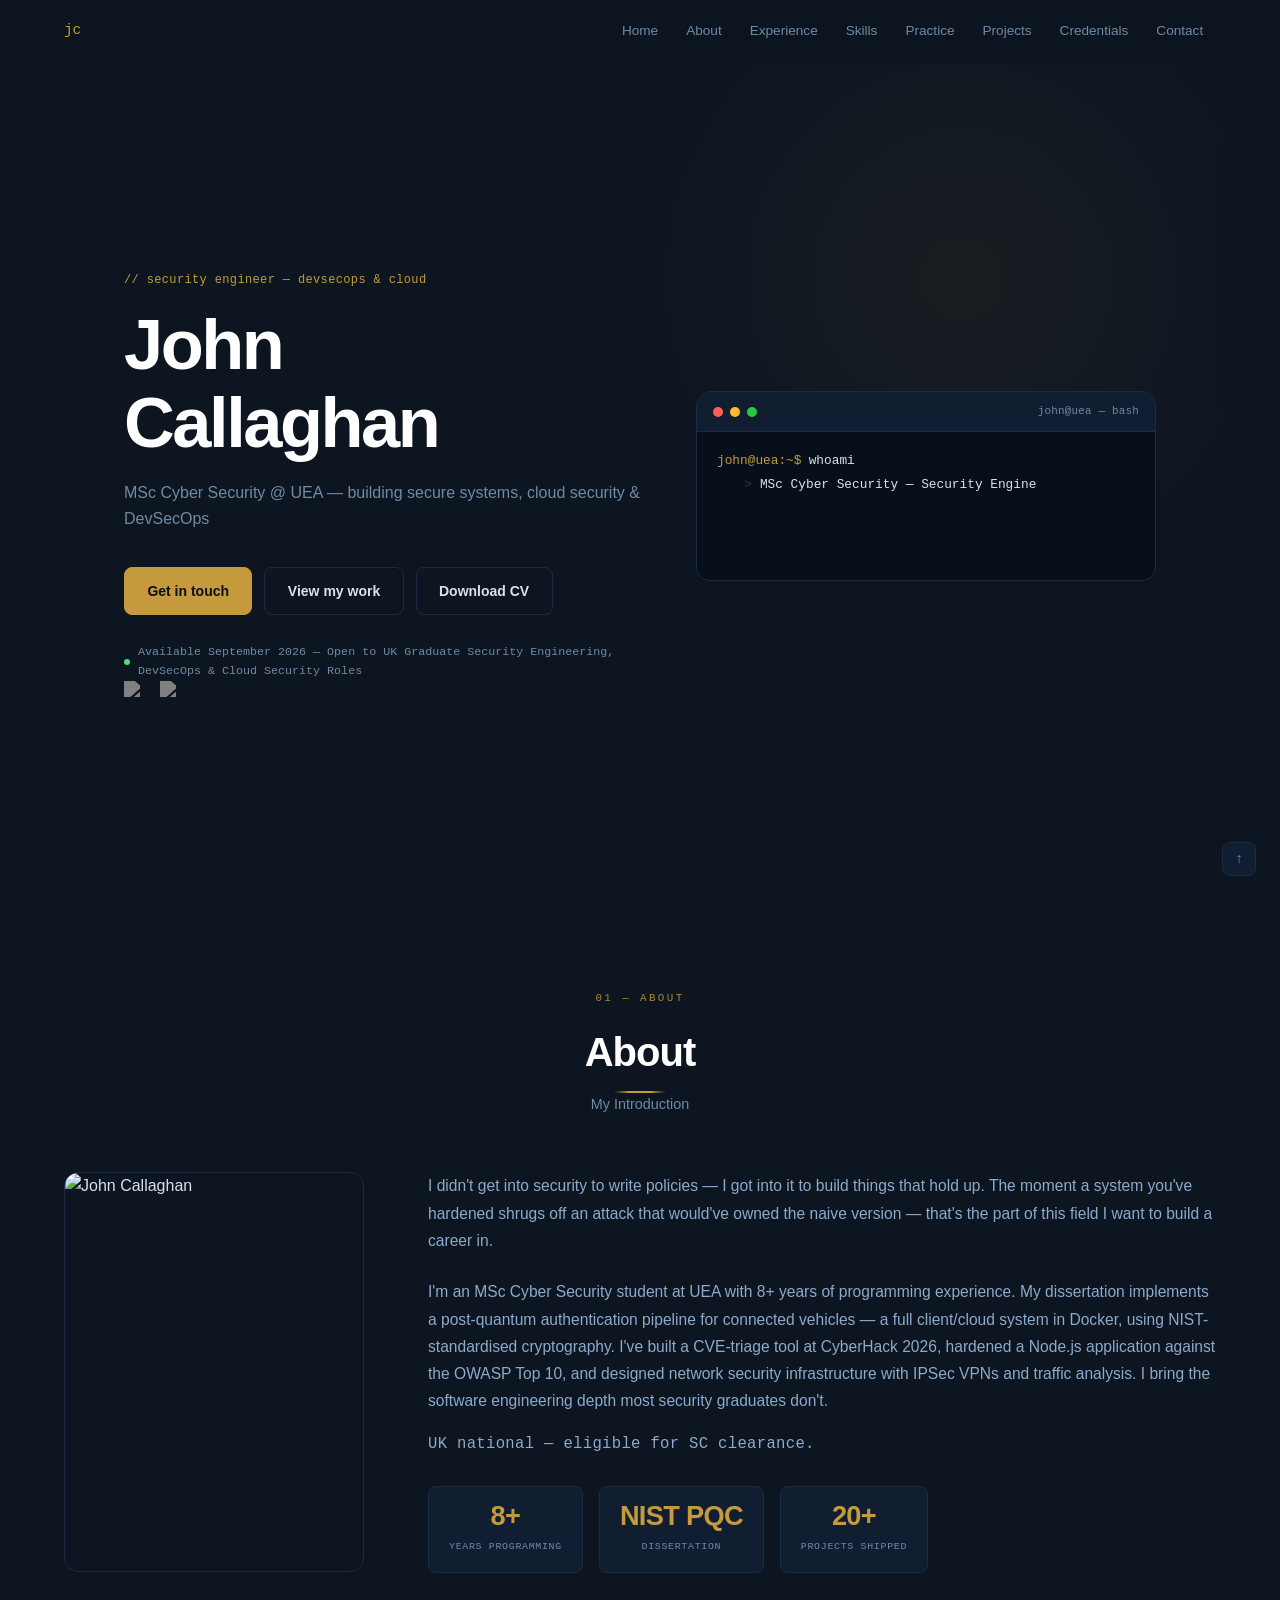
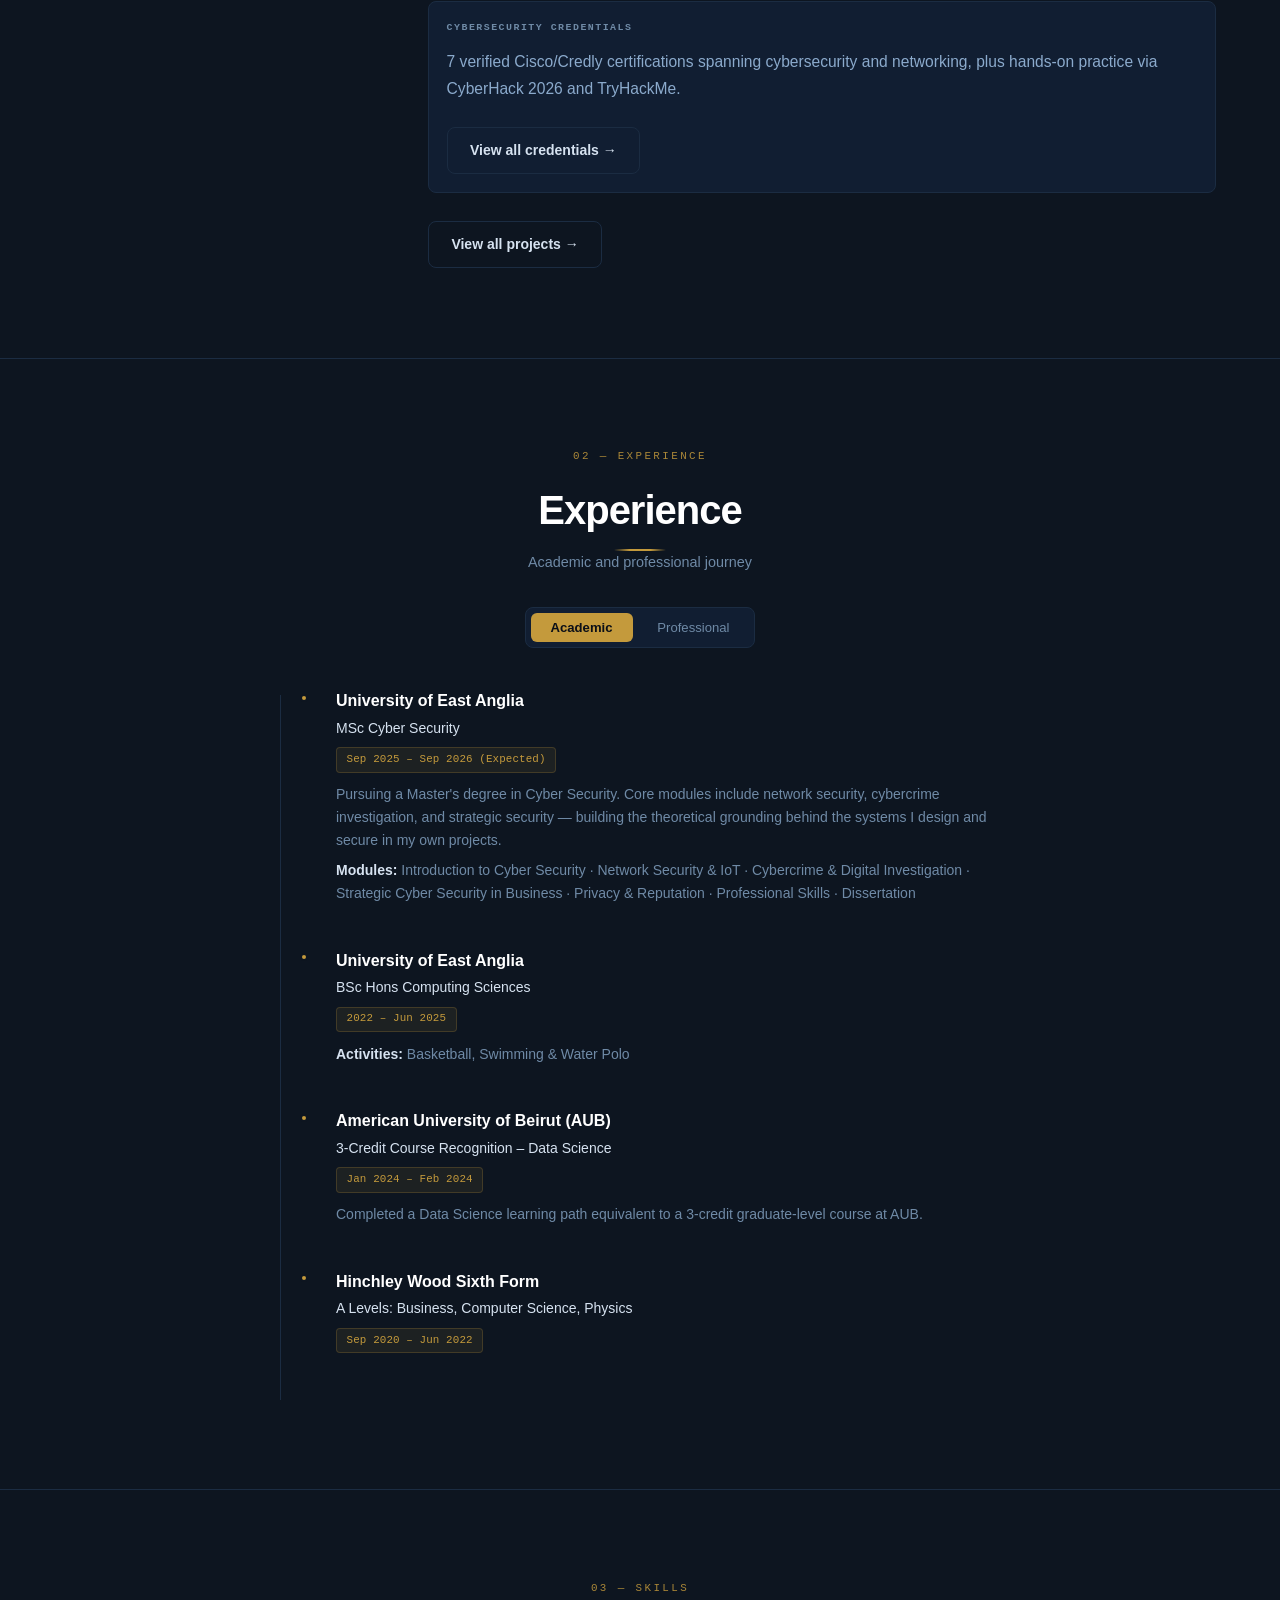
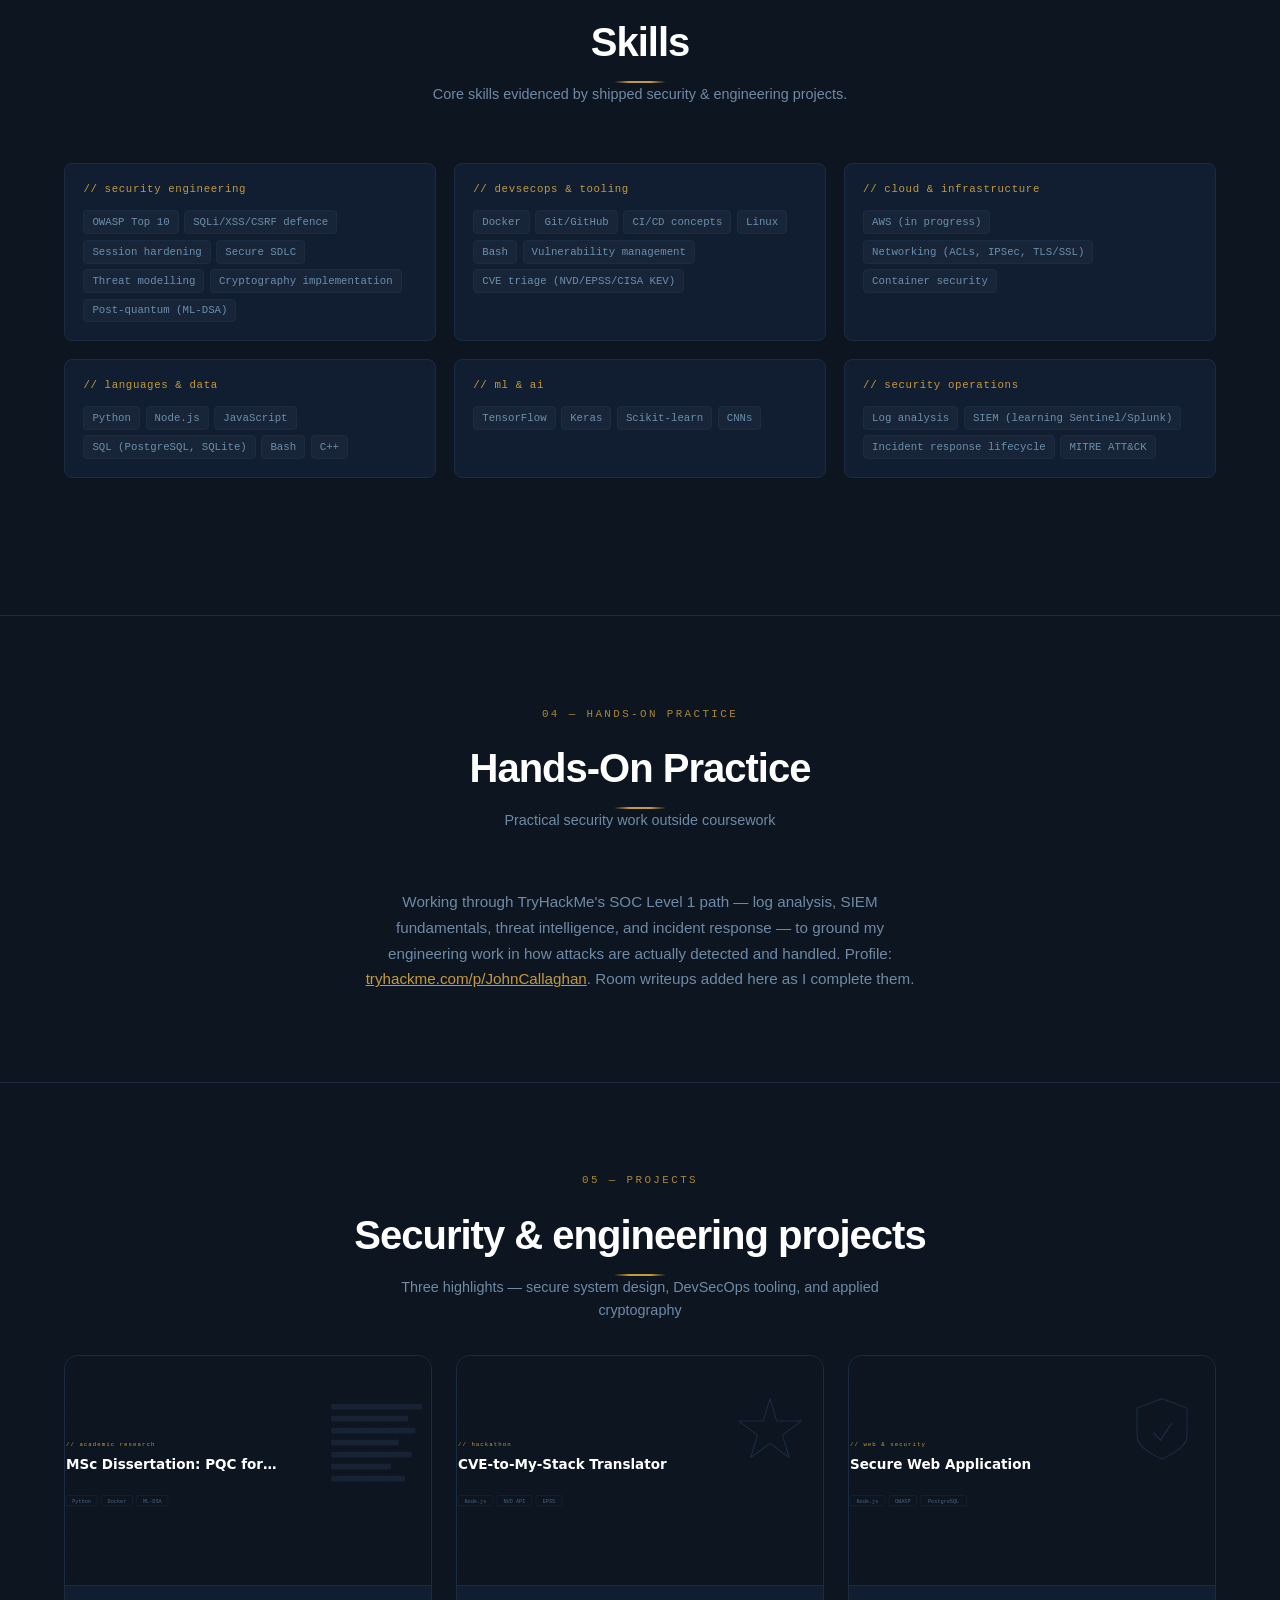
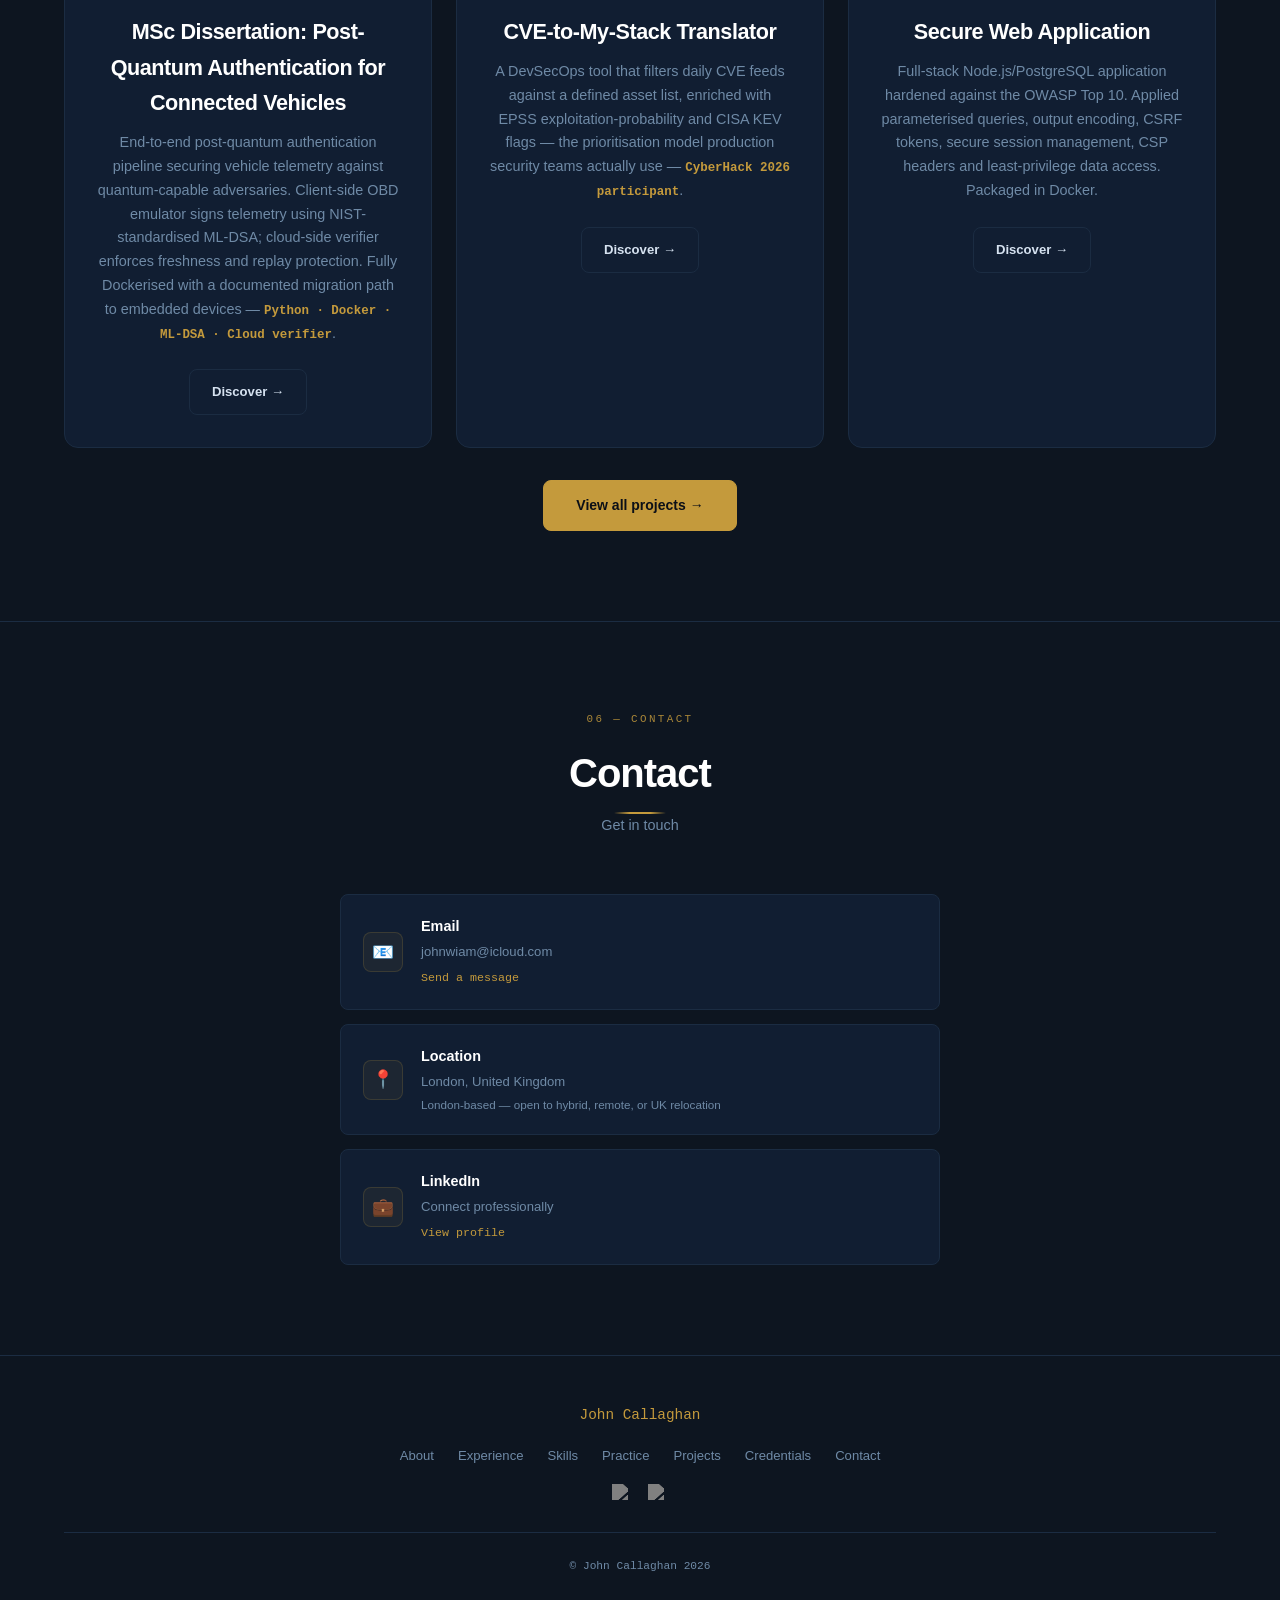
==== commit 3b203d7e: "add dedicated credentials page, grouped by category Replaces the sprawling inline badge/cert block i" ====
--- a/index.html
+++ b/index.html
@@ -13,7 +13,9 @@
   <meta property="og:type"        content="website" />
   <meta property="og:title"       content="John Callaghan — Security Engineer | DevSecOps &amp; Cloud Security" />
   <meta property="og:description" content="MSc Cyber Security @ UEA — building secure systems, cloud security &amp; DevSecOps. Available September 2026." />
-  <meta property="og:image"       content="assets/profile.png" />
+  <!-- TODO: John — upload assets/og-image.png (recommended 1200x630 screenshot of the site); this image 404s until you do -->
+  <meta property="og:image"       content="https://john-w-callaghan.github.io/Website/assets/og-image.png" />
+  <meta property="og:url"         content="https://john-w-callaghan.github.io/Website/" />
 
   <!-- Security headers — best-effort via meta tag (static GitHub Pages site, no server config
        access). CSP keeps 'unsafe-inline' for script/style because the site's interactivity (nav,
@@ -80,7 +82,8 @@
       <div class="hero-buttons">
         <a href="#contact" class="btn btn-primary">Get in touch</a>
         <a href="#projects" class="btn btn-ghost">View my work</a>
-        <!-- CV button: add back once assets/John_Callaghan_CV.pdf is uploaded -->
+        <!-- TODO: John — upload assets/John_Callaghan_CV.pdf; this link 404s until you do -->
+        <a href="assets/John_Callaghan_CV.pdf" class="btn btn-ghost" target="_blank" rel="noopener noreferrer">Download CV</a>
       </div>
 
       <p class="hero-status">
@@ -137,18 +140,19 @@
           naive version — that's the part of this field I want to build a career in.
         </p>
         <p>
-          I'm an MSc Cyber Security student at UEA with 8+ years of programming experience. I've
-          built a CVE-triage tool at CyberHack 2026 that filters real-world exploit intelligence
-          down to the specific assets at risk, hardened a Node.js app against the OWASP Top 10,
-          and designed a network security lab modelling IPSec VPNs, ACLs, and DNS filtering —
-          the software engineering depth most security graduates don't bring to the systems they build.
+          I'm an MSc Cyber Security student at UEA with 8+ years of programming experience. My
+          dissertation implements a post-quantum authentication pipeline for connected vehicles —
+          a full client/cloud system in Docker, using NIST-standardised cryptography. I've built a
+          CVE-triage tool at CyberHack 2026, hardened a Node.js application against the OWASP Top
+          10, and designed network security infrastructure with IPSec VPNs and traffic analysis. I
+          bring the software engineering depth most security graduates don't.
         </p>
 
         <p class="clearance-line">UK national — eligible for SC clearance.</p>
 
         <div class="about-stats">
-          <div><strong data-count="10" data-suffix="+">10+</strong><span>OWASP Vulns Mitigated</span></div>
-          <div><strong data-count="84" data-suffix="%">84%</strong><span>Model Accuracy</span></div>
+          <div><strong data-count="8" data-suffix="+">8+</strong><span>Years Programming</span></div>
+          <div><strong>NIST PQC</strong><span>Dissertation</span></div>
           <div><strong data-count="20" data-suffix="+">20+</strong><span>Projects Shipped</span></div>
         </div>
 
@@ -220,9 +224,25 @@
       <div id="professionalTimeline" class="timeline">
 
         <div class="timeline-item">
+          <h3>Sales Experience Specialist — Qualcomm (Snapdragon)</h3>
+          <p>Currys, London</p>
+          <span>Jan 2026 – Present</span>
+          <p>Translate technical product detail — chipsets, on-device AI, connectivity — into
+          plain-language guidance for non-technical customers.</p>
+        </div>
+
+        <div class="timeline-item">
+          <h3>Sales Experience Specialist — HP</h3>
+          <p>Currys, London</p>
+          <span>Oct 2025 – Dec 2025</span>
+          <p>Explained technical specifications and use-case trade-offs to non-technical customers
+          to help them choose the right device.</p>
+        </div>
+
+        <div class="timeline-item">
           <h3>Interactive Segmentation Tool Developer (Intern)</h3>
           <p>University of East Anglia — School of Computing Sciences</p>
-          <span>Summer 2023</span>
+          <span>Summer 2024</span>
           <p>Contributed to an EPSRC research project building a semi-automated GUI for labelling
           medical X-ray image segmentation data using pre-trained deep learning models. Enhanced
           skills in Python, computer vision, and model adaptation. Developed an interactive
@@ -238,79 +258,57 @@
     <span class="section-eyebrow">03 — Skills</span>
     <h2 class="section-title" data-reveal="fade">Skills</h2>
     <p class="section-subtitle">
-      Core skills evidenced by shipped security projects — and what I'm studying in the MSc.
+      Core skills evidenced by shipped security &amp; engineering projects.
     </p>
 
-    <!-- Security operations tier -->
-    <!-- TODO: John — the items below are NOT shown on the live page because I can't confirm you
-         have them. Once you've actually used/studied each (a module, a lab, a home SIEM setup,
-         a TryHackMe room), move it up into the visible <div class="skill-tags"> below as a real
-         tag. Don't add anything here you can't speak to in an interview.
-           - SIEM (confirm tool: Splunk / ELK / Wazuh?)
-           - MITRE ATT&CK framework
-           - Log analysis & correlation
-           - IOC / IOA analysis
-           - Endpoint detection (EDR concepts)
-           - Wireshark / Zeek (network traffic analysis tooling)
-           - KQL / SPL (query languages)
-    -->
-    <div class="skills-soc" data-reveal="up">
-      <span class="skills-tier-label">// security operations</span>
-      <div class="skill-tags">
-        <span>Threat intelligence (CVE/EPSS/KEV feeds)</span>
-        <span>Network traffic analysis (SSL/TLS handshake)</span>
-        <span>Incident response lifecycle</span>
-      </div>
-    </div>
-
-    <!-- Core tier -->
     <div class="skills-core" data-reveal="up">
-      <span class="skills-tier-label">// core &mdash; evidenced by shipped projects</span>
 
       <div class="skills-grid">
 
         <div class="skill-group">
-          <span class="skill-group-label">// cyber security</span>
+          <span class="skill-group-label">// security engineering</span>
           <div class="skill-tags">
             <span>OWASP Top 10</span>
-            <span>SQLi defence</span>
-            <span>XSS / CSRF mitigation</span>
+            <span>SQLi/XSS/CSRF defence</span>
             <span>Session hardening</span>
-            <span>Account enumeration</span>
-            <span>CVE triage</span>
-            <span>EPSS scoring</span>
-            <span>CISA KEV</span>
-            <span>NVD API</span>
+            <span>Secure SDLC</span>
+            <span>Threat modelling</span>
+            <span>Cryptography implementation</span>
+            <span>Post-quantum (ML-DSA)</span>
           </div>
         </div>
 
         <div class="skill-group">
-          <span class="skill-group-label">// networking &amp; infra</span>
+          <span class="skill-group-label">// devsecops &amp; tooling</span>
           <div class="skill-tags">
-            <span>Cisco Packet Tracer</span>
-            <span>ACLs</span>
-            <span>IPSec VPN</span>
-            <span>SSL/TLS analysis</span>
-            <span>Static routing</span>
-            <span>Linux / SSH</span>
-            <span>DNS / Pi-hole</span>
-            <span>NetworkManager</span>
+            <span>Docker</span>
+            <span>Git/GitHub</span>
+            <span>CI/CD concepts</span>
+            <span>Linux</span>
+            <span>Bash</span>
+            <span>Vulnerability management</span>
+            <span>CVE triage (NVD/EPSS/CISA KEV)</span>
           </div>
         </div>
 
         <div class="skill-group">
-          <span class="skill-group-label">// python &amp; web dev</span>
+          <span class="skill-group-label">// cloud &amp; infrastructure</span>
+          <div class="skill-tags">
+            <span>AWS (in progress)</span>
+            <span>Networking (ACLs, IPSec, TLS/SSL)</span>
+            <span>Container security</span>
+          </div>
+        </div>
+
+        <div class="skill-group">
+          <span class="skill-group-label">// languages &amp; data</span>
           <div class="skill-tags">
             <span>Python</span>
-            <span>OOP</span>
-            <span>Socket Programming</span>
             <span>Node.js</span>
-            <span>Express</span>
-            <span>PostgreSQL</span>
-            <span>SQLite</span>
-            <span>HTML · CSS · JS</span>
-            <span>Docker</span>
-            <span>Pug</span>
+            <span>JavaScript</span>
+            <span>SQL (PostgreSQL, SQLite)</span>
+            <span>Bash</span>
+            <span>C++</span>
           </div>
         </div>
 
@@ -321,48 +319,19 @@
             <span>Keras</span>
             <span>Scikit-learn</span>
             <span>CNNs</span>
-            <span>Transfer Learning</span>
-            <span>Random Forest</span>
-            <span>SVM</span>
-            <span>K-NN</span>
-            <span>spaCy</span>
-            <span>Pandas</span>
-            <span>NumPy</span>
-            <span>Matplotlib</span>
           </div>
         </div>
 
         <div class="skill-group">
-          <span class="skill-group-label">// tools &amp; process</span>
+          <span class="skill-group-label">// security operations</span>
           <div class="skill-tags">
-            <span>Git / GitHub</span>
-            <span>LaTeX</span>
-            <span>rapidfuzz</span>
-            <span>BeautifulSoup</span>
-            <span>Selenium</span>
-            <span>Tkinter</span>
-            <span>Technical Writing</span>
+            <span>Log analysis</span>
+            <span>SIEM (learning Sentinel/Splunk)</span>
+            <span>Incident response lifecycle</span>
+            <span>MITRE ATT&amp;CK</span>
           </div>
         </div>
 
-      </div>
-    </div>
-
-    <!-- Current MSc focus tier -->
-    <div class="skills-developing" data-reveal="up">
-      <span class="skills-tier-label skills-tier-label--muted">
-        // current msc focus areas
-      </span>
-      <p class="skills-developing-note">
-        Topics covered across UEA MSc modules — building from coursework toward practical evidence.
-      </p>
-      <div class="skill-tags skill-tags--muted">
-        <span>Digital Forensics</span>
-        <span>Cybercrime Investigation</span>
-        <span>Network Security &amp; IoT</span>
-        <span>Privacy &amp; Data Law</span>
-        <span>Strategic Security</span>
-        <span>Incident Response</span>
       </div>
     </div>
 
@@ -375,8 +344,11 @@
     <h2 class="section-title" data-reveal="fade">Hands-On Practice</h2>
     <p class="section-subtitle">Practical security work outside coursework</p>
     <p class="practice-note" data-reveal="up">
-      Active <a href="https://tryhackme.com/p/JohnCallaghan" target="_blank" rel="noopener noreferrer">TryHackMe profile</a>
-      (badges shown in the About section). CTF writeups and further labs being added as I complete them.
+      Working through TryHackMe's SOC Level 1 path — log analysis, SIEM fundamentals, threat
+      intelligence, and incident response — to ground my engineering work in how attacks are
+      actually detected and handled. Profile:
+      <a href="https://tryhackme.com/p/JohnCallaghan" target="_blank" rel="noopener noreferrer">tryhackme.com/p/JohnCallaghan</a>.
+      Room writeups added here as I complete them.
     </p>
   </section>
 
@@ -384,16 +356,16 @@
   <section id="projects" class="projects-section">
     <span class="section-eyebrow">05 — Projects</span>
     <h2 class="section-title" data-reveal="fade">Security &amp; engineering projects</h2>
-    <p class="section-subtitle">Three highlights — secure system design, DevSecOps tooling, and network security engineering</p>
+    <p class="section-subtitle">Three highlights — secure system design, DevSecOps tooling, and applied cryptography</p>
 
     <div class="project-grid" data-reveal="up">
 
-      <!-- Secure Blog -->
+      <!-- MSc Dissertation: PQC -->
       <div class="carousel-card">
-        <img id="feat-0" alt="Secure web-based blog">
+        <img id="feat-0" alt="MSc Dissertation: Post-Quantum Authentication for Connected Vehicles">
         <div class="carousel-card-body">
-          <h3>Secure web-based blog</h3>
-          <p>Node.js + PostgreSQL hardened against SQLi, XSS, CSRF, session hijacking and account enumeration &mdash; full OWASP Top 10 analysis.</p>
+          <h3>MSc Dissertation: Post-Quantum Authentication for Connected Vehicles</h3>
+          <p>End-to-end post-quantum authentication pipeline securing vehicle telemetry against quantum-capable adversaries. Client-side OBD emulator signs telemetry using NIST-standardised ML-DSA; cloud-side verifier enforces freshness and replay protection. Fully Dockerised with a documented migration path to embedded devices &mdash; <strong style="color:#C49A3C;font-family:'JetBrains Mono',monospace;font-size:0.78rem;">Python · Docker · ML-DSA · Cloud verifier</strong>.</p>
           <a href="projects.html" class="btn btn-ghost" style="font-size:0.82rem;">Discover &rarr;</a>
         </div>
       </div>
@@ -403,17 +375,17 @@
         <img id="feat-1" alt="CVE-to-My-Stack Translator">
         <div class="carousel-card-body">
           <h3>CVE-to-My-Stack Translator</h3>
-          <p>Node.js tool querying NVD API, EPSS, and CISA KEV to triage CVEs against a user's tech stack &mdash; <strong style="color:#C49A3C;font-family:'JetBrains Mono',monospace;font-size:0.78rem;">CyberHack 2026 participant</strong>.</p>
+          <p>A DevSecOps tool that filters daily CVE feeds against a defined asset list, enriched with EPSS exploitation-probability and CISA KEV flags &mdash; the prioritisation model production security teams actually use &mdash; <strong style="color:#C49A3C;font-family:'JetBrains Mono',monospace;font-size:0.78rem;">CyberHack 2026 participant</strong>.</p>
           <a href="projects.html" class="btn btn-ghost" style="font-size:0.82rem;">Discover &rarr;</a>
         </div>
       </div>
 
-      <!-- Network Security Design (Cisco Packet Tracer) -->
+      <!-- Secure Web Application -->
       <div class="carousel-card">
-        <img id="feat-2" alt="Network Security Design — Cisco Packet Tracer lab">
+        <img id="feat-2" alt="Secure Web Application">
         <div class="carousel-card-body">
-          <h3>Network Security Design</h3>
-          <p>Cisco Packet Tracer lab: ACLs, IPSec VPN tunnels, and SSL/TLS handshake analysis &mdash; <strong style="color:#C49A3C;font-family:'JetBrains Mono',monospace;font-size:0.78rem;">network defence &amp; traffic analysis</strong>.</p>
+          <h3>Secure Web Application</h3>
+          <p>Full-stack Node.js/PostgreSQL application hardened against the OWASP Top 10. Applied parameterised queries, output encoding, CSRF tokens, secure session management, CSP headers and least-privilege data access. Packaged in Docker.</p>
           <a href="projects.html" class="btn btn-ghost" style="font-size:0.82rem;">Discover &rarr;</a>
         </div>
       </div>
@@ -447,7 +419,7 @@
         <div>
           <h3>Location</h3>
           <p>London, United Kingdom</p>
-          <p class="contact-secondary">London / Hybrid &mdash; open to relocation across the UK</p>
+          <p class="contact-secondary">London-based &mdash; open to hybrid, remote, or UK relocation</p>
         </div>
       </div>
 
@@ -641,7 +613,7 @@
         });
       }, { threshold: 0.12 });
 
-      document.querySelectorAll('.skill-group, .skills-soc, .skills-developing').forEach(el => groupObs.observe(el));
+      document.querySelectorAll('.skill-group').forEach(el => groupObs.observe(el));
     })();
 
     /* ─── SVG placeholder generator (mirrors projects.js) ── */
@@ -691,9 +663,9 @@
     /* src: null means no real screenshot exists yet — go straight to the branded SVG
        placeholder instead of requesting a file we know 404s (avoids noisy console errors). */
     const featData = [
-      { src: 'assets/securewebbased.png', title: 'Secure Web-Based Blog',        category: 'Web & Security', technologies: ['Node.js', 'OWASP', 'PostgreSQL']  },
+      { src: null,                        title: 'MSc Dissertation: PQC for Connected Vehicles', category: 'Academic',      technologies: ['Python', 'Docker', 'ML-DSA']       },
       { src: null,                        title: 'CVE-to-My-Stack Translator',   category: 'Hackathon',      technologies: ['Node.js', 'NVD API', 'EPSS']       },
-      { src: null,                        title: 'Network Security Design',       category: 'Academic',      technologies: ['Cisco Packet Tracer', 'IPSec VPN', 'ACLs']    }
+      { src: 'assets/securewebbased.png', title: 'Secure Web Application',       category: 'Web & Security', technologies: ['Node.js', 'OWASP', 'PostgreSQL']  }
     ];
     featData.forEach((p, i) => {
       const el = document.getElementById('feat-' + i);
@@ -714,7 +686,7 @@
         { cmd: 'whoami',                  out: 'MSc Cyber Security — Security Engineer track' },
         { cmd: 'tail -f /var/log/auth.log', out: 'Monitoring... detection > prevention' },
         { cmd: 'cat skills.txt',          out: 'DevSecOps · Cloud Security · Post-Quantum Crypto' },
-        { cmd: './availability.sh',       out: 'Sep 2026 — Open to UK security engineering roles' },
+        { cmd: './availability.sh',       out: 'Sep 2026 — Open to UK DevSecOps & Cloud roles' },
       ];
 
       /* Respect reduced-motion — show all lines statically, no cycling */
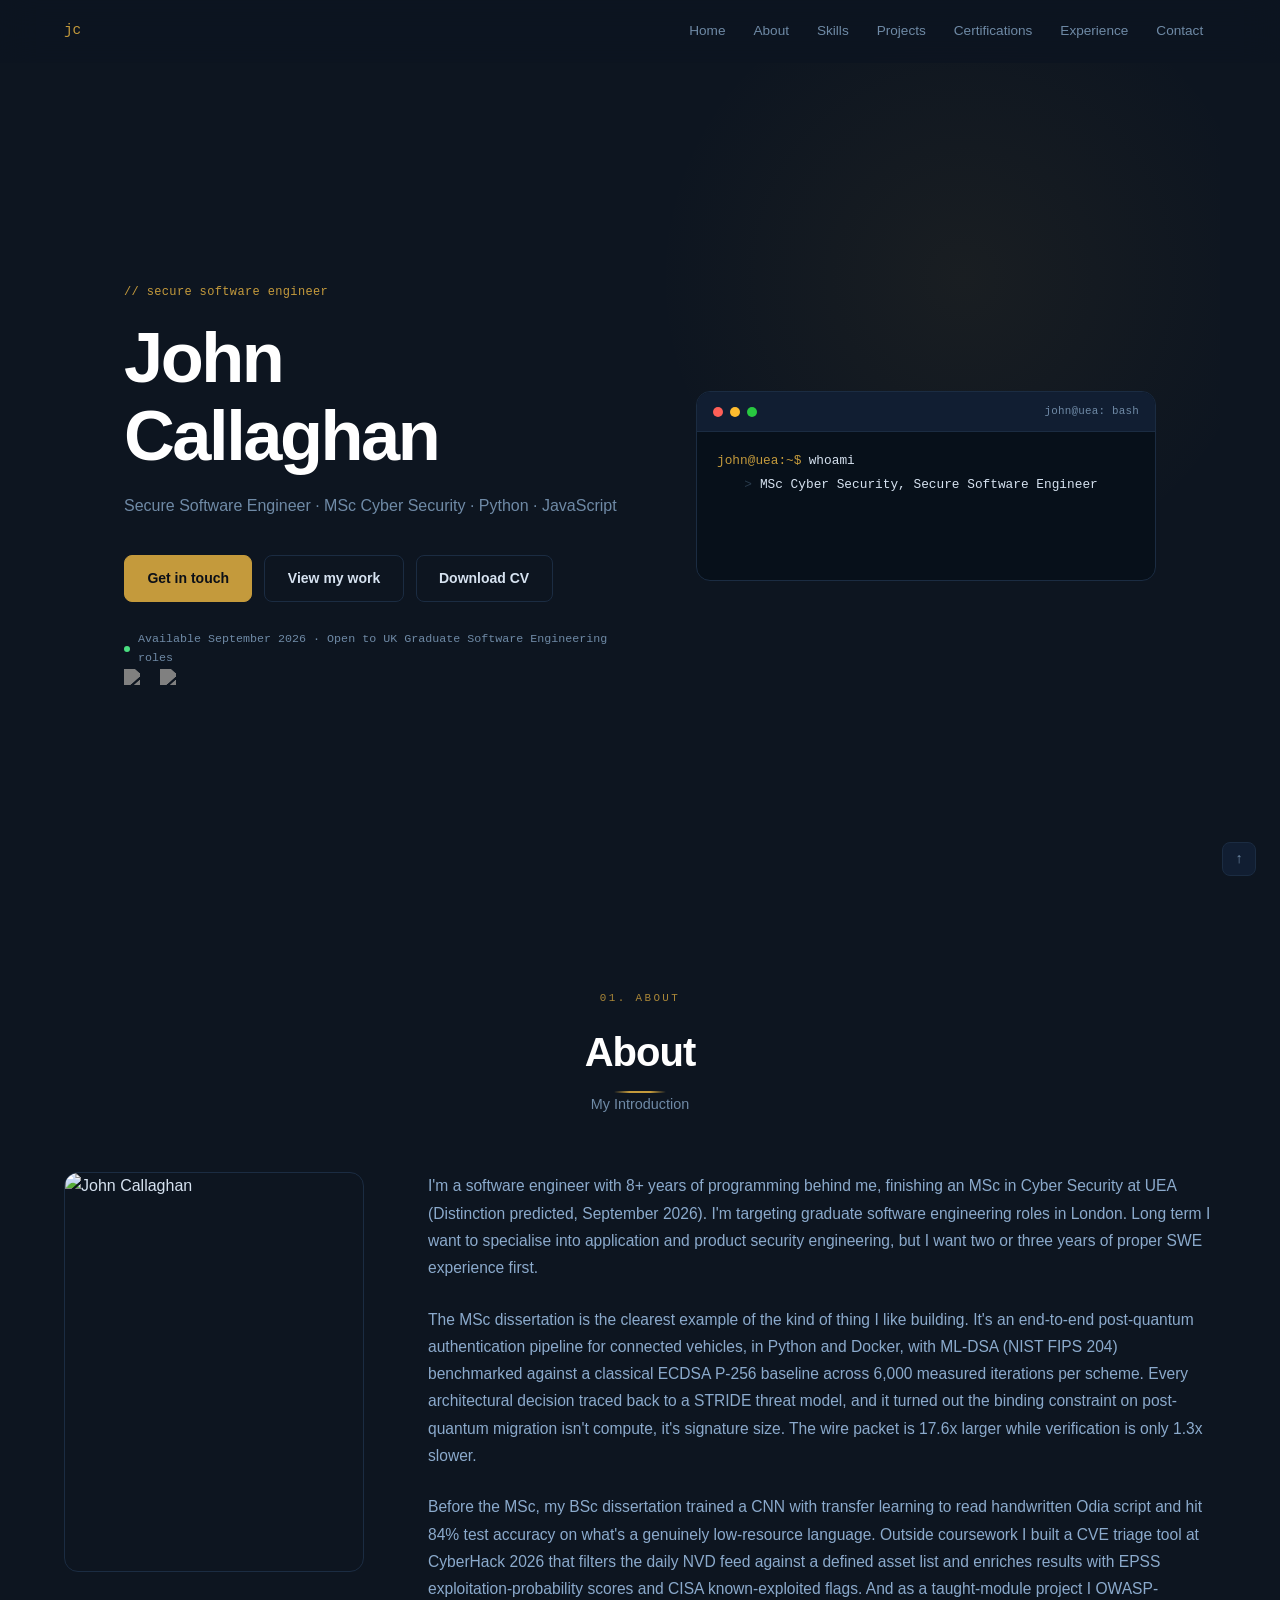
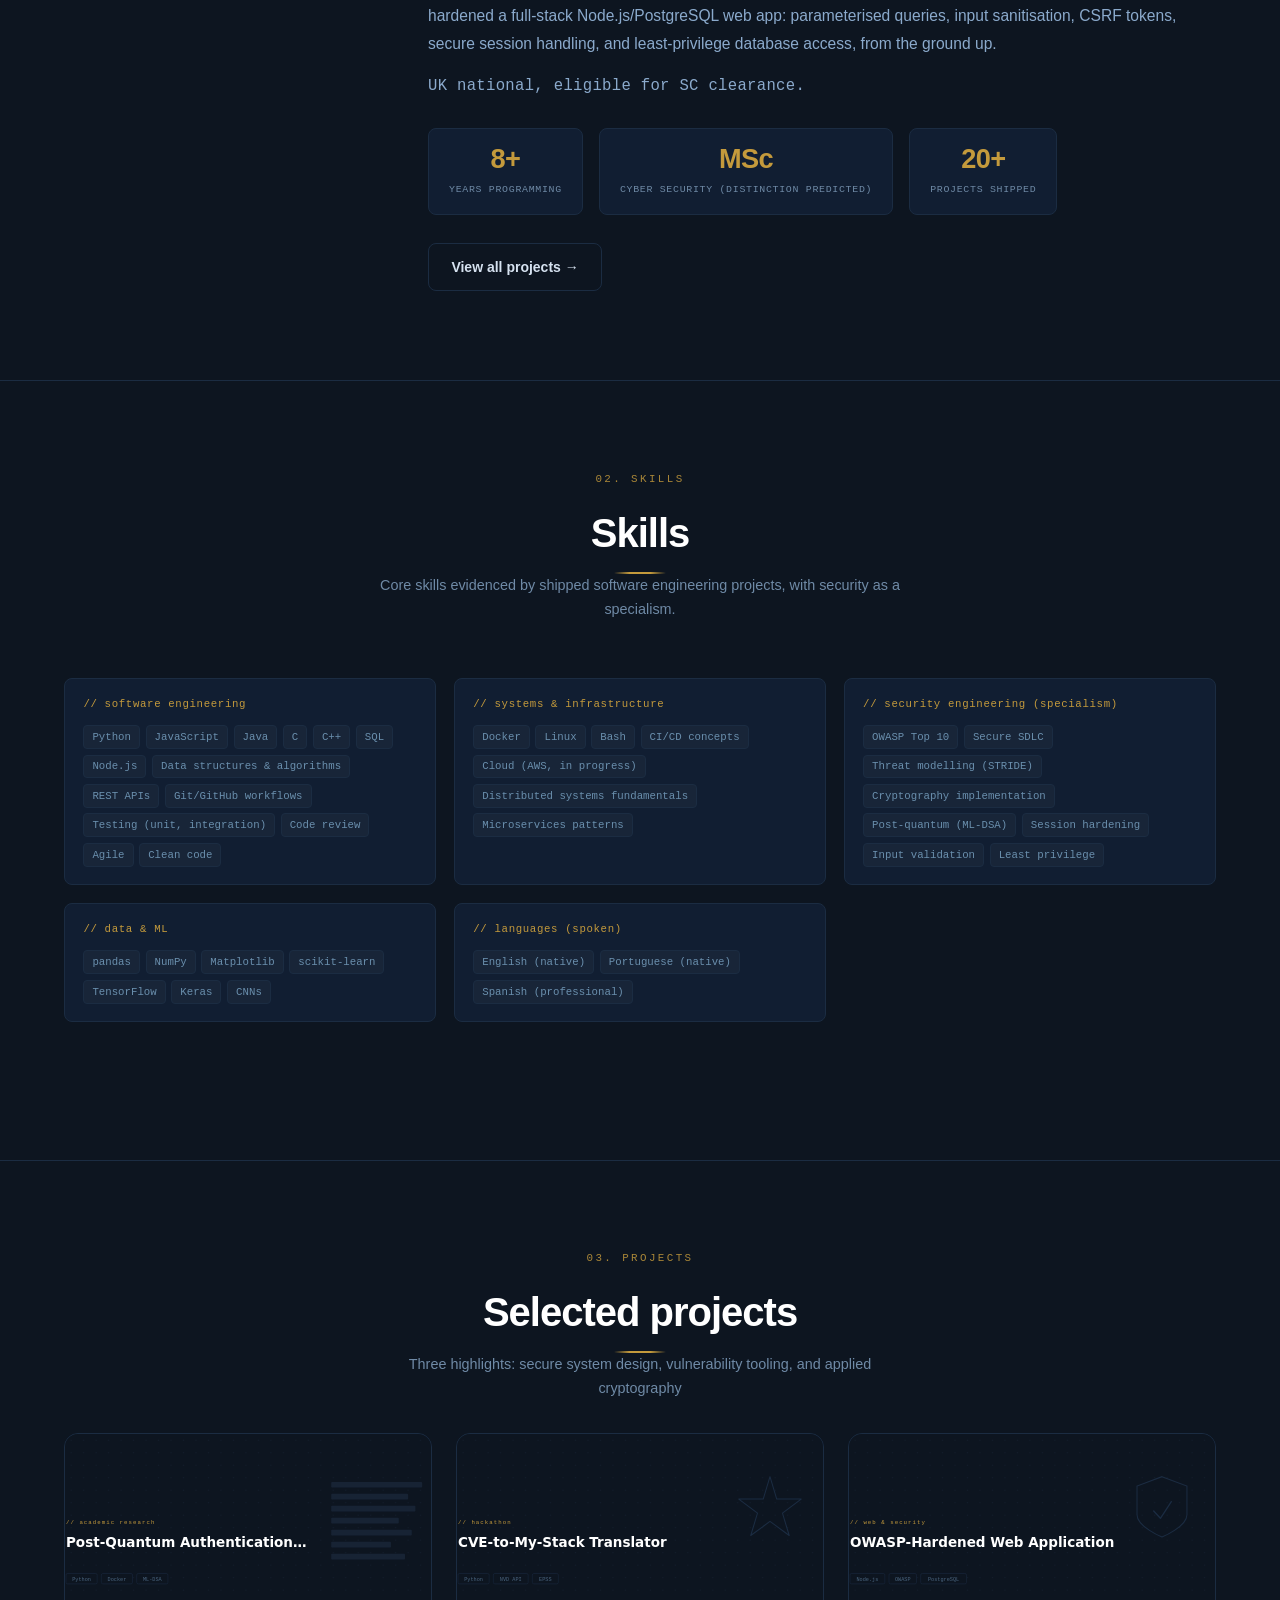
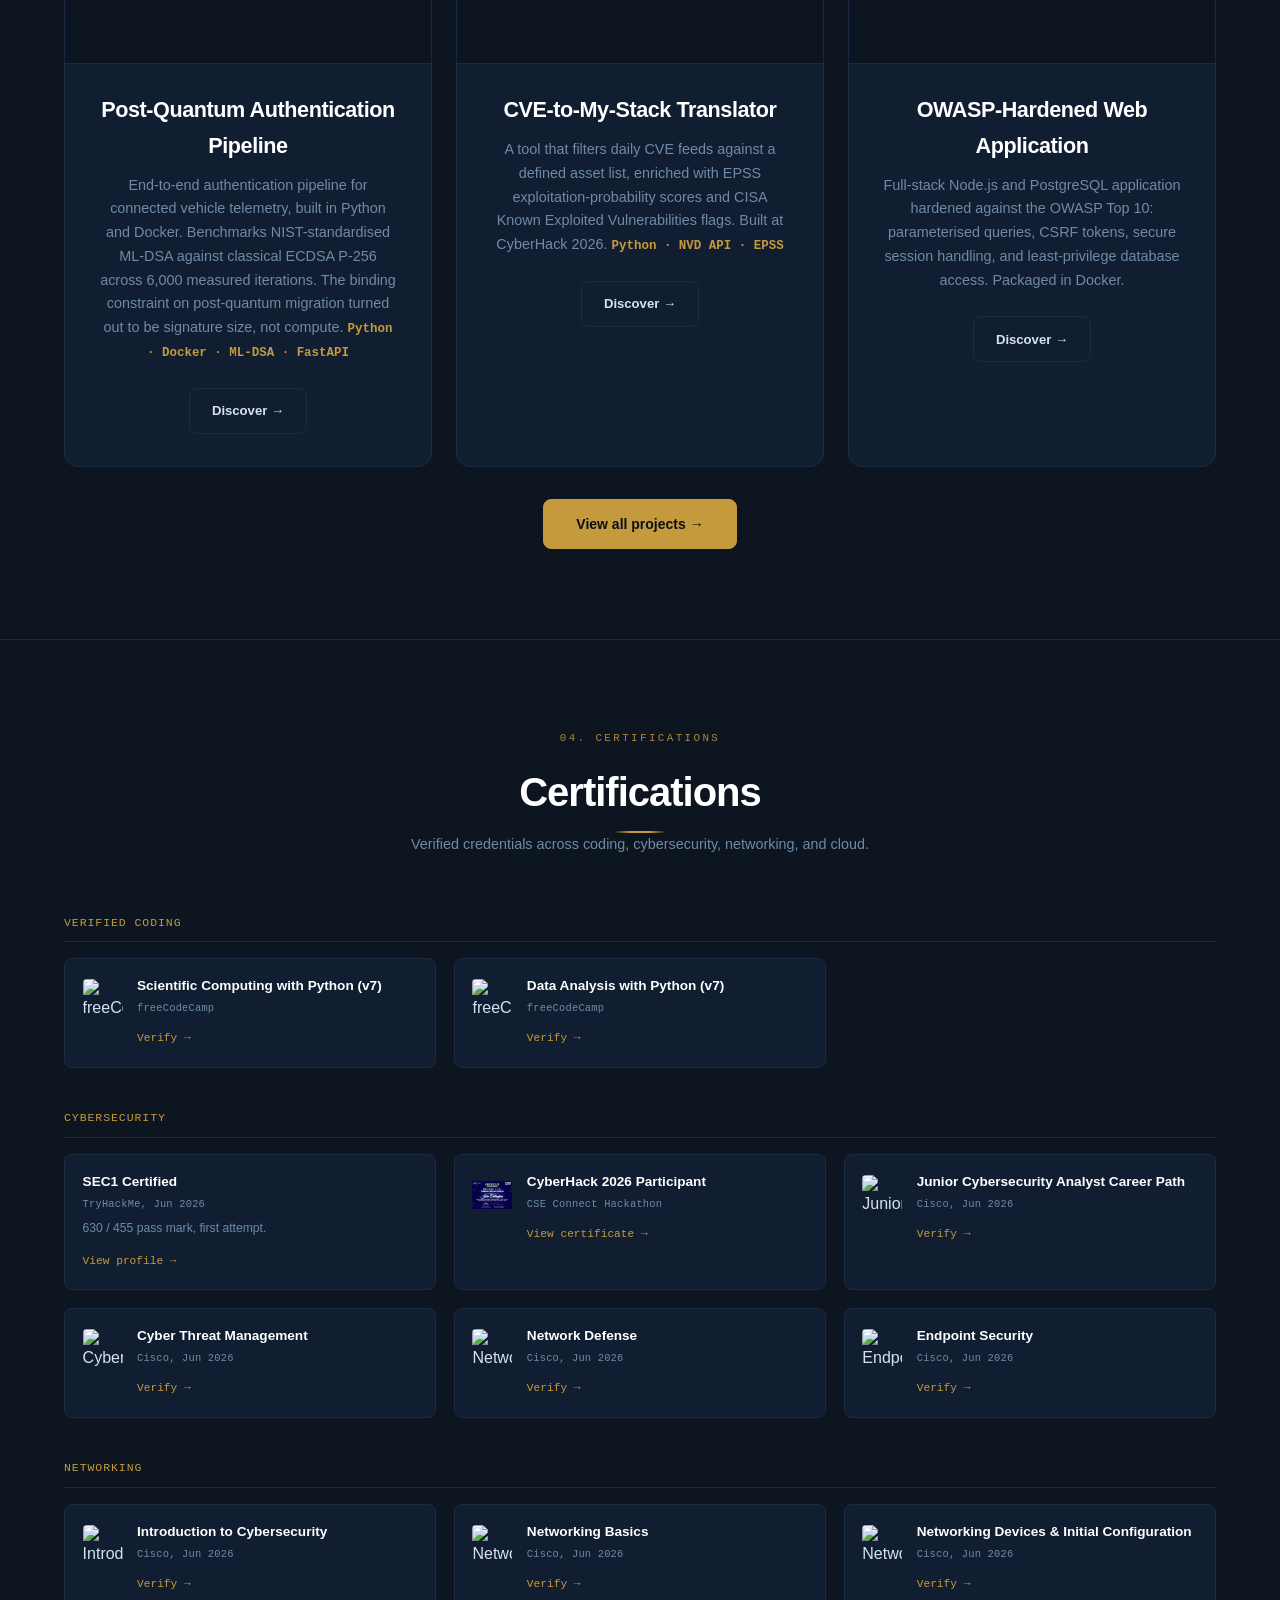
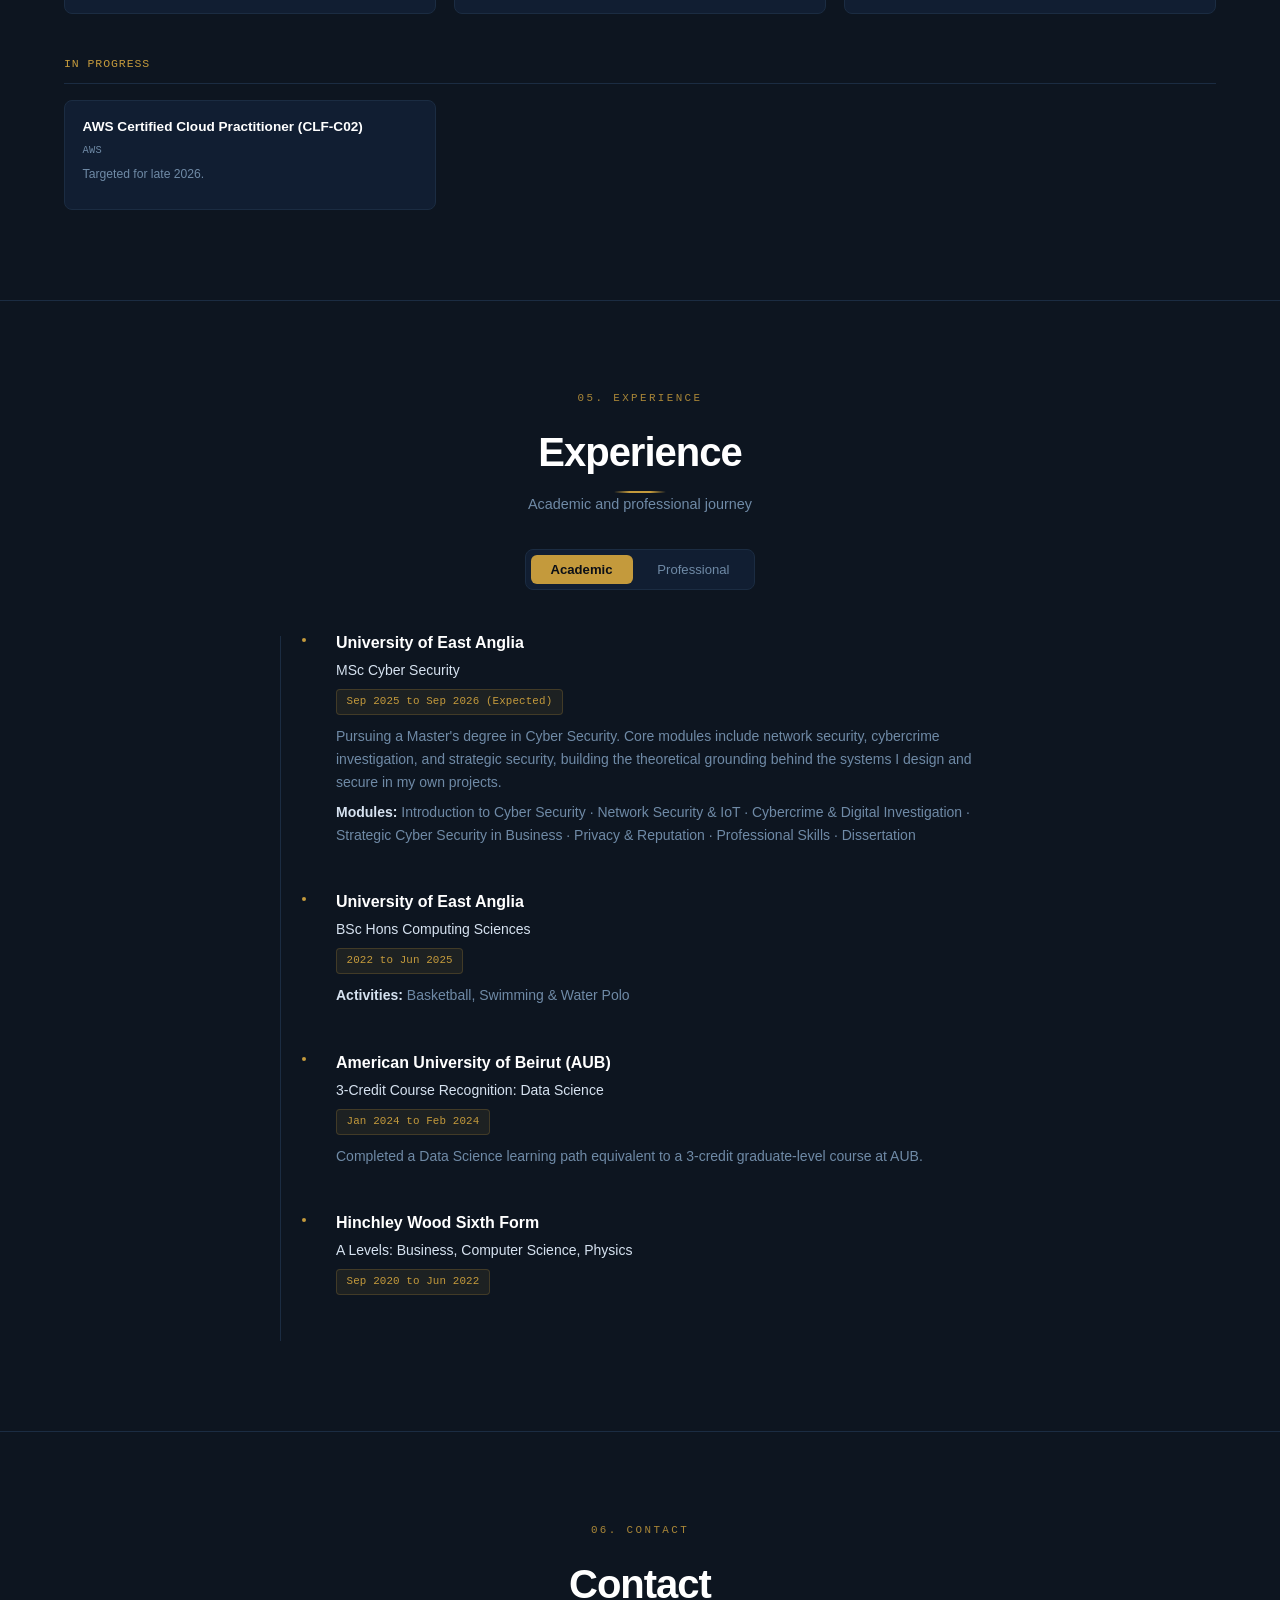
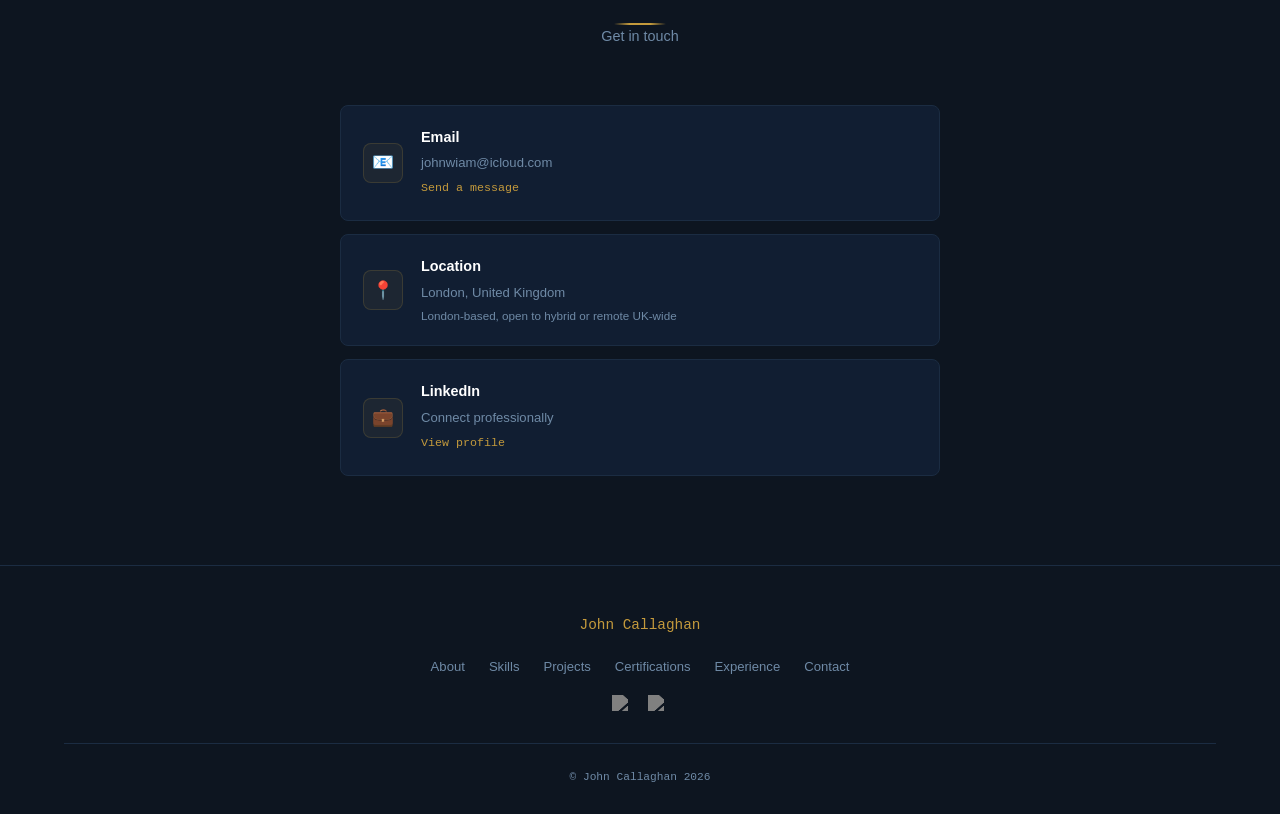
==== commit 484fc750: "reposition portfolio from Security Engineer to Secure Software Engineer Full re-engineering pass: so" ====
--- a/index.html
+++ b/index.html
@@ -5,32 +5,32 @@
   <meta name="viewport" content="width=device-width, initial-scale=1.0" />
 
   <!-- Primary meta -->
-  <title>John Callaghan — Security Engineer | DevSecOps &amp; Cloud Security</title>
-  <meta name="description" content="MSc Cyber Security student at UEA targeting Security Engineering, DevSecOps &amp; Cloud Security roles — building secure systems, cloud security, and post-quantum cryptography. Available September 2026." />
+  <title>John Callaghan: Secure Software Engineer | MSc Cyber Security</title>
+  <meta name="description" content="Secure Software Engineer with an MSc in Cyber Security. 8+ years programming. Python, JavaScript, Docker. Targeting UK graduate software engineering roles." />
   <meta name="author" content="John Callaghan" />
 
   <!-- Open Graph -->
   <meta property="og:type"        content="website" />
-  <meta property="og:title"       content="John Callaghan — Security Engineer | DevSecOps &amp; Cloud Security" />
-  <meta property="og:description" content="MSc Cyber Security @ UEA — building secure systems, cloud security &amp; DevSecOps. Available September 2026." />
-  <!-- TODO: John — upload assets/og-image.png (recommended 1200x630 screenshot of the site); this image 404s until you do -->
+  <meta property="og:title"       content="John Callaghan: Secure Software Engineer | MSc Cyber Security" />
+  <meta property="og:description" content="Secure Software Engineer with an MSc in Cyber Security. 8+ years programming. Python, JavaScript, Docker. Targeting UK graduate software engineering roles." />
+  <!-- TODO: John: upload assets/og-image.png (recommended 1200x630 screenshot of the site); this image 404s until you do -->
   <meta property="og:image"       content="https://john-w-callaghan.github.io/Website/assets/og-image.png" />
   <meta property="og:url"         content="https://john-w-callaghan.github.io/Website/" />
 
-  <!-- Security headers — best-effort via meta tag (static GitHub Pages site, no server config
+  <!-- Security headers: best-effort via meta tag (static GitHub Pages site, no server config
        access). CSP keeps 'unsafe-inline' for script/style because the site's interactivity (nav,
        scroll reveals, terminal animation, modal) lives in one inline <script> block and several
        inline style="" attributes; a static site with no build step has no nonce/hash mechanism.
        Tightening this further means moving all inline JS/CSS to external files first.
        X-Content-Type-Options and Permissions-Policy are NOT included here because browsers only
-       honour them as real HTTP response headers, not <meta> tags — they'd be decorative and
+       honour them as real HTTP response headers, not <meta> tags: they'd be decorative and
        wrongly imply protection that isn't there. Same applies to HSTS (Strict-Transport-Security),
        which GitHub Pages sets automatically for github.io domains but can't be set via meta. -->
   <meta http-equiv="Content-Security-Policy"
-        content="default-src 'self'; img-src 'self' data: https://images.credly.com; font-src 'self' https://fonts.gstatic.com; style-src 'self' 'unsafe-inline' https://fonts.googleapis.com; script-src 'self' 'unsafe-inline'; frame-src https://tryhackme.com; base-uri 'self'; form-action 'self';" />
+        content="default-src 'self'; img-src 'self' data: https://images.credly.com https://cdn.freecodecamp.org; font-src 'self' https://fonts.gstatic.com; style-src 'self' 'unsafe-inline' https://fonts.googleapis.com; script-src 'self' 'unsafe-inline'; base-uri 'self'; form-action 'self';" />
   <meta http-equiv="Referrer-Policy" content="strict-origin-when-cross-origin" />
 
-  <!-- Fonts: Space Grotesk (display) · Inter (body) · JetBrains Mono (code) — loaded
+  <!-- Fonts: Space Grotesk (display), Inter (body), JetBrains Mono (code). Loaded
        non-blocking (preload + swap to stylesheet on load) so font CSS doesn't delay first
        paint of the page's own text; noscript fallback covers JS-disabled cases. -->
   <link rel="preconnect" href="https://fonts.googleapis.com" />
@@ -54,11 +54,10 @@
     <ul class="nav-links" id="navLinks">
       <li><a href="#home">Home</a></li>
       <li><a href="#about">About</a></li>
+      <li><a href="#skills">Skills</a></li>
+      <li><a href="#projects">Projects</a></li>
+      <li><a href="#certifications">Certifications</a></li>
       <li><a href="#experience">Experience</a></li>
-      <li><a href="#skills">Skills</a></li>
-      <li><a href="#practice">Practice</a></li>
-      <li><a href="#projects">Projects</a></li>
-      <li><a href="credentials.html">Credentials</a></li>
       <li><a href="#contact">Contact</a></li>
     </ul>
   </nav>
@@ -68,7 +67,7 @@
   <section id="home" class="hero-section">
 
     <div class="hero-text">
-      <span class="hero-eyebrow">// security engineer — devsecops &amp; cloud</span>
+      <span class="hero-eyebrow">// secure software engineer</span>
 
       <h1>
         <span class="name-reveal"><span>John</span></span><br>
@@ -76,19 +75,19 @@
       </h1>
 
       <p class="hero-position">
-        MSc Cyber Security @ UEA &mdash; building secure systems, cloud security &amp; DevSecOps
+        Secure Software Engineer &middot; MSc Cyber Security &middot; Python &middot; JavaScript
       </p>
 
       <div class="hero-buttons">
         <a href="#contact" class="btn btn-primary">Get in touch</a>
         <a href="#projects" class="btn btn-ghost">View my work</a>
-        <!-- TODO: John — upload assets/John_Callaghan_CV.pdf; this link 404s until you do -->
+        <!-- TODO: John: upload assets/John_Callaghan_CV.pdf; this link 404s until you do -->
         <a href="assets/John_Callaghan_CV.pdf" class="btn btn-ghost" target="_blank" rel="noopener noreferrer">Download CV</a>
       </div>
 
       <p class="hero-status">
         <span class="status-dot" aria-hidden="true"></span>
-        Available September 2026 &mdash; Open to UK Graduate Security Engineering, DevSecOps &amp; Cloud Security Roles
+        Available September 2026 &middot; Open to UK Graduate Software Engineering roles
       </p>
 
       <div class="social-icons hero-social" aria-label="Social links">
@@ -104,12 +103,12 @@
     <!-- Terminal signature element -->
     <div class="hero-terminal"
          role="img"
-         aria-label="Terminal showing: Security Engineer, DevSecOps and cloud security, available September 2026 for UK security engineering roles">
+         aria-label="Terminal showing: Secure Software Engineer, MSc Cyber Security, available September 2026 for UK software engineering roles">
       <div class="terminal-chrome" aria-hidden="true">
         <span class="dot dot-red"></span>
         <span class="dot dot-yellow"></span>
         <span class="dot dot-green"></span>
-        <span class="terminal-title">john@uea — bash</span>
+        <span class="terminal-title">john@uea: bash</span>
       </div>
       <div class="terminal-body" aria-hidden="true">
         <div class="terminal-line">
@@ -124,7 +123,7 @@
 
   <!-- ─── ABOUT ────────────────────────────────────────────── -->
   <section id="about" class="about-section">
-    <span class="section-eyebrow">01 — About</span>
+    <span class="section-eyebrow">01. About</span>
     <h2 class="section-title" data-reveal="fade">About</h2>
     <p class="section-subtitle">My Introduction</p>
 
@@ -135,44 +134,324 @@
 
       <div class="about-text" data-reveal="right">
         <p>
-          I didn't get into security to write policies — I got into it to build things that hold
-          up. The moment a system you've hardened shrugs off an attack that would've owned the
-          naive version — that's the part of this field I want to build a career in.
+          I'm a software engineer with 8+ years of programming behind me, finishing an MSc in
+          Cyber Security at UEA (Distinction predicted, September 2026). I'm targeting graduate
+          software engineering roles in London. Long term I want to specialise into application
+          and product security engineering, but I want two or three years of proper SWE
+          experience first.
         </p>
         <p>
-          I'm an MSc Cyber Security student at UEA with 8+ years of programming experience. My
-          dissertation implements a post-quantum authentication pipeline for connected vehicles —
-          a full client/cloud system in Docker, using NIST-standardised cryptography. I've built a
-          CVE-triage tool at CyberHack 2026, hardened a Node.js application against the OWASP Top
-          10, and designed network security infrastructure with IPSec VPNs and traffic analysis. I
-          bring the software engineering depth most security graduates don't.
+          The MSc dissertation is the clearest example of the kind of thing I like building. It's
+          an end-to-end post-quantum authentication pipeline for connected vehicles, in Python and
+          Docker, with ML-DSA (NIST FIPS 204) benchmarked against a classical ECDSA P-256 baseline
+          across 6,000 measured iterations per scheme. Every architectural decision traced back to
+          a STRIDE threat model, and it turned out the binding constraint on post-quantum
+          migration isn't compute, it's signature size. The wire packet is 17.6x larger while
+          verification is only 1.3x slower.
         </p>
-
-        <p class="clearance-line">UK national — eligible for SC clearance.</p>
+        <p>
+          Before the MSc, my BSc dissertation trained a CNN with transfer learning to read
+          handwritten Odia script and hit 84% test accuracy on what's a genuinely low-resource
+          language. Outside coursework I built a CVE triage tool at CyberHack 2026 that filters
+          the daily NVD feed against a defined asset list and enriches results with EPSS
+          exploitation-probability scores and CISA known-exploited flags. And as a taught-module
+          project I OWASP-hardened a full-stack Node.js/PostgreSQL web app: parameterised queries,
+          input sanitisation, CSRF tokens, secure session handling, and least-privilege database
+          access, from the ground up.
+        </p>
+        <p class="clearance-line">UK national, eligible for SC clearance.</p>
 
         <div class="about-stats">
           <div><strong data-count="8" data-suffix="+">8+</strong><span>Years Programming</span></div>
-          <div><strong>NIST PQC</strong><span>Dissertation</span></div>
+          <div><strong>MSc</strong><span>Cyber Security (Distinction predicted)</span></div>
           <div><strong data-count="20" data-suffix="+">20+</strong><span>Projects Shipped</span></div>
         </div>
 
-        <div class="thm-badge-container">
-          <h3>Cybersecurity Credentials</h3>
-          <p class="credentials-teaser-note">
-            7 verified Cisco/Credly certifications spanning cybersecurity and networking, plus
-            hands-on practice via CyberHack 2026 and TryHackMe.
-          </p>
-          <a href="credentials.html" class="btn btn-ghost">View all credentials &rarr;</a>
-        </div>
-
         <a href="projects.html" class="btn btn-ghost">View all projects &rarr;</a>
       </div>
+    </div>
+  </section>
+
+  <!-- ─── SKILLS ───────────────────────────────────────────── -->
+  <section id="skills" class="skills-section">
+    <span class="section-eyebrow">02. Skills</span>
+    <h2 class="section-title" data-reveal="fade">Skills</h2>
+    <p class="section-subtitle">
+      Core skills evidenced by shipped software engineering projects, with security as a specialism.
+    </p>
+
+    <div class="skills-core" data-reveal="up">
+
+      <div class="skills-grid">
+
+        <div class="skill-group">
+          <span class="skill-group-label">// software engineering</span>
+          <div class="skill-tags">
+            <span>Python</span>
+            <span>JavaScript</span>
+            <span>Java</span>
+            <span>C</span>
+            <span>C++</span>
+            <span>SQL</span>
+            <span>Node.js</span>
+            <span>Data structures &amp; algorithms</span>
+            <span>REST APIs</span>
+            <span>Git/GitHub workflows</span>
+            <span>Testing (unit, integration)</span>
+            <span>Code review</span>
+            <span>Agile</span>
+            <span>Clean code</span>
+          </div>
+        </div>
+
+        <div class="skill-group">
+          <span class="skill-group-label">// systems &amp; infrastructure</span>
+          <div class="skill-tags">
+            <span>Docker</span>
+            <span>Linux</span>
+            <span>Bash</span>
+            <span>CI/CD concepts</span>
+            <span>Cloud (AWS, in progress)</span>
+            <span>Distributed systems fundamentals</span>
+            <span>Microservices patterns</span>
+          </div>
+        </div>
+
+        <div class="skill-group">
+          <span class="skill-group-label">// security engineering (specialism)</span>
+          <div class="skill-tags">
+            <span>OWASP Top 10</span>
+            <span>Secure SDLC</span>
+            <span>Threat modelling (STRIDE)</span>
+            <span>Cryptography implementation</span>
+            <span>Post-quantum (ML-DSA)</span>
+            <span>Session hardening</span>
+            <span>Input validation</span>
+            <span>Least privilege</span>
+          </div>
+        </div>
+
+        <div class="skill-group">
+          <span class="skill-group-label">// data &amp; ML</span>
+          <div class="skill-tags">
+            <span>pandas</span>
+            <span>NumPy</span>
+            <span>Matplotlib</span>
+            <span>scikit-learn</span>
+            <span>TensorFlow</span>
+            <span>Keras</span>
+            <span>CNNs</span>
+          </div>
+        </div>
+
+        <div class="skill-group">
+          <span class="skill-group-label">// languages (spoken)</span>
+          <div class="skill-tags">
+            <span>English (native)</span>
+            <span>Portuguese (native)</span>
+            <span>Spanish (professional)</span>
+          </div>
+        </div>
+
+      </div>
+    </div>
+
+  </section>
+
+  <!-- ─── PROJECTS (carousel) ──────────────────────────────── -->
+  <section id="projects" class="projects-section">
+    <span class="section-eyebrow">03. Projects</span>
+    <h2 class="section-title" data-reveal="fade">Selected projects</h2>
+    <p class="section-subtitle">Three highlights: secure system design, vulnerability tooling, and applied cryptography</p>
+
+    <div class="project-grid" data-reveal="up">
+
+      <!-- MSc Dissertation: PQC -->
+      <div class="carousel-card">
+        <img id="feat-0" alt="Post-Quantum Authentication Pipeline for Connected Vehicles">
+        <div class="carousel-card-body">
+          <h3>Post-Quantum Authentication Pipeline</h3>
+          <p>End-to-end authentication pipeline for connected vehicle telemetry, built in Python and Docker. Benchmarks NIST-standardised ML-DSA against classical ECDSA P-256 across 6,000 measured iterations. The binding constraint on post-quantum migration turned out to be signature size, not compute. <strong style="color:#C49A3C;font-family:'JetBrains Mono',monospace;font-size:0.78rem;">Python &middot; Docker &middot; ML-DSA &middot; FastAPI</strong></p>
+          <a href="projects.html" class="btn btn-ghost" style="font-size:0.82rem;">Discover &rarr;</a>
+        </div>
+      </div>
+
+      <!-- CVE Tool -->
+      <div class="carousel-card">
+        <img id="feat-1" alt="CVE-to-My-Stack Translator">
+        <div class="carousel-card-body">
+          <h3>CVE-to-My-Stack Translator</h3>
+          <p>A tool that filters daily CVE feeds against a defined asset list, enriched with EPSS exploitation-probability scores and CISA Known Exploited Vulnerabilities flags. Built at CyberHack 2026. <strong style="color:#C49A3C;font-family:'JetBrains Mono',monospace;font-size:0.78rem;">Python &middot; NVD API &middot; EPSS</strong></p>
+          <a href="projects.html" class="btn btn-ghost" style="font-size:0.82rem;">Discover &rarr;</a>
+        </div>
+      </div>
+
+      <!-- OWASP Web App -->
+      <div class="carousel-card">
+        <img id="feat-2" alt="OWASP-Hardened Web Application">
+        <div class="carousel-card-body">
+          <h3>OWASP-Hardened Web Application</h3>
+          <p>Full-stack Node.js and PostgreSQL application hardened against the OWASP Top 10: parameterised queries, CSRF tokens, secure session handling, and least-privilege database access. Packaged in Docker.</p>
+          <a href="projects.html" class="btn btn-ghost" style="font-size:0.82rem;">Discover &rarr;</a>
+        </div>
+      </div>
+
+    </div>
+
+    <div class="view-all-wrapper">
+      <a href="projects.html" class="btn btn-project">View all projects &rarr;</a>
+    </div>
+  </section>
+
+  <!-- ─── CERTIFICATIONS ───────────────────────────────────── -->
+  <section id="certifications" class="certifications-section">
+    <span class="section-eyebrow">04. Certifications</span>
+    <h2 class="section-title" data-reveal="fade">Certifications</h2>
+    <p class="section-subtitle">Verified credentials across coding, cybersecurity, networking, and cloud.</p>
+
+    <div class="cert-groups" data-reveal="up">
+
+      <div class="cert-group">
+        <h3 class="cert-group-label">Verified Coding</h3>
+        <div class="cert-grid">
+
+          <div class="cert-card">
+            <img src="https://cdn.freecodecamp.org/platform/universal/fcc_primary.svg" alt="freeCodeCamp logo" class="cert-card-logo" loading="lazy" />
+            <div class="cert-card-body">
+              <h4 class="cert-card-name">Scientific Computing with Python (v7)</h4>
+              <p class="cert-card-meta">freeCodeCamp</p>
+              <a href="https://www.freecodecamp.org/certification/john-w-callaghan/scientific-computing-with-python-v7" target="_blank" rel="noopener noreferrer" class="cert-card-verify">Verify &rarr;</a>
+            </div>
+          </div>
+
+          <div class="cert-card">
+            <img src="https://cdn.freecodecamp.org/platform/universal/fcc_primary.svg" alt="freeCodeCamp logo" class="cert-card-logo" loading="lazy" />
+            <div class="cert-card-body">
+              <h4 class="cert-card-name">Data Analysis with Python (v7)</h4>
+              <p class="cert-card-meta">freeCodeCamp</p>
+              <a href="https://www.freecodecamp.org/certification/john-w-callaghan/data-analysis-with-python-v7" target="_blank" rel="noopener noreferrer" class="cert-card-verify">Verify &rarr;</a>
+            </div>
+          </div>
+
+        </div>
+      </div>
+
+      <div class="cert-group">
+        <h3 class="cert-group-label">Cybersecurity</h3>
+        <div class="cert-grid">
+
+          <div class="cert-card">
+            <div class="cert-card-body">
+              <h4 class="cert-card-name">SEC1 Certified</h4>
+              <p class="cert-card-meta">TryHackMe, Jun 2026</p>
+              <p class="cert-card-detail">630 / 455 pass mark, first attempt.</p>
+              <a href="https://tryhackme.com/p/JohnCallaghan" target="_blank" rel="noopener noreferrer" class="cert-card-verify">View profile &rarr;</a>
+            </div>
+          </div>
+
+          <div class="cert-card">
+            <img src="assets/HACKATHONCERT.png" alt="CyberHack 2026 certificate" class="cert-card-logo" loading="lazy" />
+            <div class="cert-card-body">
+              <h4 class="cert-card-name">CyberHack 2026 Participant</h4>
+              <p class="cert-card-meta">CSE Connect Hackathon</p>
+              <a href="assets/HACKATHONCERT.png" target="_blank" rel="noopener noreferrer" class="cert-card-verify">View certificate &rarr;</a>
+            </div>
+          </div>
+
+          <div class="cert-card">
+            <img src="https://images.credly.com/images/441578ec-c0f3-46cc-95fc-86b27e90cf4f/image.png" alt="Junior Cybersecurity Analyst Career Path badge" class="cert-card-logo" loading="lazy" />
+            <div class="cert-card-body">
+              <h4 class="cert-card-name">Junior Cybersecurity Analyst Career Path</h4>
+              <p class="cert-card-meta">Cisco, Jun 2026</p>
+              <a href="https://www.credly.com/badges/6f2cc0b5-8833-4fcd-ad7f-cf087b9b38b8" target="_blank" rel="noopener noreferrer" class="cert-card-verify">Verify &rarr;</a>
+            </div>
+          </div>
+
+          <div class="cert-card">
+            <img src="https://images.credly.com/images/5d5ac32b-d239-42b8-9665-8a921dc3ab47/image.png" alt="Cyber Threat Management badge" class="cert-card-logo" loading="lazy" />
+            <div class="cert-card-body">
+              <h4 class="cert-card-name">Cyber Threat Management</h4>
+              <p class="cert-card-meta">Cisco, Jun 2026</p>
+              <a href="https://www.credly.com/badges/554e6d8b-82e1-4ca9-ab46-e365bd4ca6ca" target="_blank" rel="noopener noreferrer" class="cert-card-verify">Verify &rarr;</a>
+            </div>
+          </div>
+
+          <div class="cert-card">
+            <img src="https://images.credly.com/images/51526f76-711b-4caf-b04d-27f89512b112/NetworkDefense_v1_091721.png" alt="Network Defense badge" class="cert-card-logo" loading="lazy" />
+            <div class="cert-card-body">
+              <h4 class="cert-card-name">Network Defense</h4>
+              <p class="cert-card-meta">Cisco, Jun 2026</p>
+              <a href="https://www.credly.com/badges/4663d851-b335-4fb4-9dea-f635f74a168e" target="_blank" rel="noopener noreferrer" class="cert-card-verify">Verify &rarr;</a>
+            </div>
+          </div>
+
+          <div class="cert-card">
+            <img src="https://images.credly.com/images/0ca5f542-fb5e-4a22-9b7a-c1a1ce4c3db7/EndpointSecurity.png" alt="Endpoint Security badge" class="cert-card-logo" loading="lazy" />
+            <div class="cert-card-body">
+              <h4 class="cert-card-name">Endpoint Security</h4>
+              <p class="cert-card-meta">Cisco, Jun 2026</p>
+              <a href="https://www.credly.com/badges/ef9eb3d2-dd8c-479d-a783-dca1cb49de20" target="_blank" rel="noopener noreferrer" class="cert-card-verify">Verify &rarr;</a>
+            </div>
+          </div>
+
+        </div>
+      </div>
+
+      <div class="cert-group">
+        <h3 class="cert-group-label">Networking</h3>
+        <div class="cert-grid">
+
+          <div class="cert-card">
+            <img src="https://images.credly.com/images/af8c6b4e-fc31-47c4-8dcb-eb7a2065dc5b/I2CS__1_.png" alt="Introduction to Cybersecurity badge" class="cert-card-logo" loading="lazy" />
+            <div class="cert-card-body">
+              <h4 class="cert-card-name">Introduction to Cybersecurity</h4>
+              <p class="cert-card-meta">Cisco, Jun 2026</p>
+              <a href="https://www.credly.com/badges/c077f312-b099-4e1c-8fa0-bd9b9858cf6a" target="_blank" rel="noopener noreferrer" class="cert-card-verify">Verify &rarr;</a>
+            </div>
+          </div>
+
+          <div class="cert-card">
+            <img src="https://images.credly.com/images/5bdd6a39-3e03-4444-9510-ecff80c9ce79/image.png" alt="Networking Basics badge" class="cert-card-logo" loading="lazy" />
+            <div class="cert-card-body">
+              <h4 class="cert-card-name">Networking Basics</h4>
+              <p class="cert-card-meta">Cisco, Jun 2026</p>
+              <a href="https://www.credly.com/badges/670a5116-fc99-4e06-b676-a9e3ede8ae3d" target="_blank" rel="noopener noreferrer" class="cert-card-verify">Verify &rarr;</a>
+            </div>
+          </div>
+
+          <div class="cert-card">
+            <img src="https://images.credly.com/images/88316fe8-5651-4e61-a6be-5be1558f049e/image.png" alt="Networking Devices and Initial Configuration badge" class="cert-card-logo" loading="lazy" />
+            <div class="cert-card-body">
+              <h4 class="cert-card-name">Networking Devices &amp; Initial Configuration</h4>
+              <p class="cert-card-meta">Cisco, Jun 2026</p>
+              <a href="https://www.credly.com/badges/d60fdce4-bca0-400c-847b-feb0b8f3260b" target="_blank" rel="noopener noreferrer" class="cert-card-verify">Verify &rarr;</a>
+            </div>
+          </div>
+
+        </div>
+      </div>
+
+      <div class="cert-group">
+        <h3 class="cert-group-label">In Progress</h3>
+        <div class="cert-grid">
+
+          <div class="cert-card">
+            <div class="cert-card-body">
+              <h4 class="cert-card-name">AWS Certified Cloud Practitioner (CLF-C02)</h4>
+              <p class="cert-card-meta">AWS</p>
+              <p class="cert-card-detail">Targeted for late 2026.</p>
+            </div>
+          </div>
+
+        </div>
+      </div>
+
     </div>
   </section>
 
   <!-- ─── EXPERIENCE ───────────────────────────────────────── -->
   <section id="experience" class="experience-section">
-    <span class="section-eyebrow">02 — Experience</span>
+    <span class="section-eyebrow">05. Experience</span>
     <h2 class="section-title" data-reveal="fade">Experience</h2>
     <p class="section-subtitle">Academic and professional journey</p>
 
@@ -188,9 +467,9 @@
         <div class="timeline-item">
           <h3>University of East Anglia</h3>
           <p>MSc Cyber Security</p>
-          <span>Sep 2025 – Sep 2026 (Expected)</span>
+          <span>Sep 2025 to Sep 2026 (Expected)</span>
           <p>Pursuing a Master's degree in Cyber Security. Core modules include network security,
-          cybercrime investigation, and strategic security — building the theoretical grounding
+          cybercrime investigation, and strategic security, building the theoretical grounding
           behind the systems I design and secure in my own projects.</p>
           <p><strong>Modules:</strong> Introduction to Cyber Security · Network Security &amp; IoT ·
           Cybercrime &amp; Digital Investigation · Strategic Cyber Security in Business ·
@@ -200,14 +479,14 @@
         <div class="timeline-item">
           <h3>University of East Anglia</h3>
           <p>BSc Hons Computing Sciences</p>
-          <span>2022 – Jun 2025</span>
+          <span>2022 to Jun 2025</span>
           <p><strong>Activities:</strong> Basketball, Swimming &amp; Water Polo</p>
         </div>
 
         <div class="timeline-item">
           <h3>American University of Beirut (AUB)</h3>
-          <p>3-Credit Course Recognition – Data Science</p>
-          <span>Jan 2024 – Feb 2024</span>
+          <p>3-Credit Course Recognition: Data Science</p>
+          <span>Jan 2024 to Feb 2024</span>
           <p>Completed a Data Science learning path equivalent to a 3-credit graduate-level course
           at AUB.</p>
         </div>
@@ -215,7 +494,7 @@
         <div class="timeline-item">
           <h3>Hinchley Wood Sixth Form</h3>
           <p>A Levels: Business, Computer Science, Physics</p>
-          <span>Sep 2020 – Jun 2022</span>
+          <span>Sep 2020 to Jun 2022</span>
         </div>
 
       </div>
@@ -224,24 +503,24 @@
       <div id="professionalTimeline" class="timeline">
 
         <div class="timeline-item">
-          <h3>Sales Experience Specialist — Qualcomm (Snapdragon)</h3>
+          <h3>Sales Experience Specialist, Qualcomm (Snapdragon)</h3>
           <p>Currys, London</p>
-          <span>Jan 2026 – Present</span>
-          <p>Translate technical product detail — chipsets, on-device AI, connectivity — into
+          <span>Jan 2026 to Present</span>
+          <p>Translate technical product detail (chipsets, on-device AI, connectivity) into
           plain-language guidance for non-technical customers.</p>
         </div>
 
         <div class="timeline-item">
-          <h3>Sales Experience Specialist — HP</h3>
+          <h3>Sales Experience Specialist, HP</h3>
           <p>Currys, London</p>
-          <span>Oct 2025 – Dec 2025</span>
+          <span>Oct 2025 to Dec 2025</span>
           <p>Explained technical specifications and use-case trade-offs to non-technical customers
           to help them choose the right device.</p>
         </div>
 
         <div class="timeline-item">
           <h3>Interactive Segmentation Tool Developer (Intern)</h3>
-          <p>University of East Anglia — School of Computing Sciences</p>
+          <p>University of East Anglia, School of Computing Sciences</p>
           <span>Summer 2024</span>
           <p>Contributed to an EPSRC research project building a semi-automated GUI for labelling
           medical X-ray image segmentation data using pre-trained deep learning models. Enhanced
@@ -253,153 +532,9 @@
     </div>
   </section>
 
-  <!-- ─── SKILLS ───────────────────────────────────────────── -->
-  <section id="skills" class="skills-section">
-    <span class="section-eyebrow">03 — Skills</span>
-    <h2 class="section-title" data-reveal="fade">Skills</h2>
-    <p class="section-subtitle">
-      Core skills evidenced by shipped security &amp; engineering projects.
-    </p>
-
-    <div class="skills-core" data-reveal="up">
-
-      <div class="skills-grid">
-
-        <div class="skill-group">
-          <span class="skill-group-label">// security engineering</span>
-          <div class="skill-tags">
-            <span>OWASP Top 10</span>
-            <span>SQLi/XSS/CSRF defence</span>
-            <span>Session hardening</span>
-            <span>Secure SDLC</span>
-            <span>Threat modelling</span>
-            <span>Cryptography implementation</span>
-            <span>Post-quantum (ML-DSA)</span>
-          </div>
-        </div>
-
-        <div class="skill-group">
-          <span class="skill-group-label">// devsecops &amp; tooling</span>
-          <div class="skill-tags">
-            <span>Docker</span>
-            <span>Git/GitHub</span>
-            <span>CI/CD concepts</span>
-            <span>Linux</span>
-            <span>Bash</span>
-            <span>Vulnerability management</span>
-            <span>CVE triage (NVD/EPSS/CISA KEV)</span>
-          </div>
-        </div>
-
-        <div class="skill-group">
-          <span class="skill-group-label">// cloud &amp; infrastructure</span>
-          <div class="skill-tags">
-            <span>AWS (in progress)</span>
-            <span>Networking (ACLs, IPSec, TLS/SSL)</span>
-            <span>Container security</span>
-          </div>
-        </div>
-
-        <div class="skill-group">
-          <span class="skill-group-label">// languages &amp; data</span>
-          <div class="skill-tags">
-            <span>Python</span>
-            <span>Node.js</span>
-            <span>JavaScript</span>
-            <span>SQL (PostgreSQL, SQLite)</span>
-            <span>Bash</span>
-            <span>C++</span>
-          </div>
-        </div>
-
-        <div class="skill-group">
-          <span class="skill-group-label">// ml &amp; ai</span>
-          <div class="skill-tags">
-            <span>TensorFlow</span>
-            <span>Keras</span>
-            <span>Scikit-learn</span>
-            <span>CNNs</span>
-          </div>
-        </div>
-
-        <div class="skill-group">
-          <span class="skill-group-label">// security operations</span>
-          <div class="skill-tags">
-            <span>Log analysis</span>
-            <span>SIEM (learning Sentinel/Splunk)</span>
-            <span>Incident response lifecycle</span>
-            <span>MITRE ATT&amp;CK</span>
-          </div>
-        </div>
-
-      </div>
-    </div>
-
-  </section>
-
-  <!-- ─── HANDS-ON PRACTICE ────────────────────────────────── -->
-  <!-- TODO: John — add CTF event names, writeup links, and HackTheBox profile when you have them -->
-  <section id="practice" class="practice-section">
-    <span class="section-eyebrow">04 — Hands-On Practice</span>
-    <h2 class="section-title" data-reveal="fade">Hands-On Practice</h2>
-    <p class="section-subtitle">Practical security work outside coursework</p>
-    <p class="practice-note" data-reveal="up">
-      Working through TryHackMe's SOC Level 1 path — log analysis, SIEM fundamentals, threat
-      intelligence, and incident response — to ground my engineering work in how attacks are
-      actually detected and handled. Profile:
-      <a href="https://tryhackme.com/p/JohnCallaghan" target="_blank" rel="noopener noreferrer">tryhackme.com/p/JohnCallaghan</a>.
-      Room writeups added here as I complete them.
-    </p>
-  </section>
-
-  <!-- ─── PROJECTS (carousel) ──────────────────────────────── -->
-  <section id="projects" class="projects-section">
-    <span class="section-eyebrow">05 — Projects</span>
-    <h2 class="section-title" data-reveal="fade">Security &amp; engineering projects</h2>
-    <p class="section-subtitle">Three highlights — secure system design, DevSecOps tooling, and applied cryptography</p>
-
-    <div class="project-grid" data-reveal="up">
-
-      <!-- MSc Dissertation: PQC -->
-      <div class="carousel-card">
-        <img id="feat-0" alt="MSc Dissertation: Post-Quantum Authentication for Connected Vehicles">
-        <div class="carousel-card-body">
-          <h3>MSc Dissertation: Post-Quantum Authentication for Connected Vehicles</h3>
-          <p>End-to-end post-quantum authentication pipeline securing vehicle telemetry against quantum-capable adversaries. Client-side OBD emulator signs telemetry using NIST-standardised ML-DSA; cloud-side verifier enforces freshness and replay protection. Fully Dockerised with a documented migration path to embedded devices &mdash; <strong style="color:#C49A3C;font-family:'JetBrains Mono',monospace;font-size:0.78rem;">Python · Docker · ML-DSA · Cloud verifier</strong>.</p>
-          <a href="projects.html" class="btn btn-ghost" style="font-size:0.82rem;">Discover &rarr;</a>
-        </div>
-      </div>
-
-      <!-- CVE Tool -->
-      <div class="carousel-card">
-        <img id="feat-1" alt="CVE-to-My-Stack Translator">
-        <div class="carousel-card-body">
-          <h3>CVE-to-My-Stack Translator</h3>
-          <p>A DevSecOps tool that filters daily CVE feeds against a defined asset list, enriched with EPSS exploitation-probability and CISA KEV flags &mdash; the prioritisation model production security teams actually use &mdash; <strong style="color:#C49A3C;font-family:'JetBrains Mono',monospace;font-size:0.78rem;">CyberHack 2026 participant</strong>.</p>
-          <a href="projects.html" class="btn btn-ghost" style="font-size:0.82rem;">Discover &rarr;</a>
-        </div>
-      </div>
-
-      <!-- Secure Web Application -->
-      <div class="carousel-card">
-        <img id="feat-2" alt="Secure Web Application">
-        <div class="carousel-card-body">
-          <h3>Secure Web Application</h3>
-          <p>Full-stack Node.js/PostgreSQL application hardened against the OWASP Top 10. Applied parameterised queries, output encoding, CSRF tokens, secure session management, CSP headers and least-privilege data access. Packaged in Docker.</p>
-          <a href="projects.html" class="btn btn-ghost" style="font-size:0.82rem;">Discover &rarr;</a>
-        </div>
-      </div>
-
-    </div>
-
-    <div class="view-all-wrapper">
-      <a href="projects.html" class="btn btn-project">View all projects &rarr;</a>
-    </div>
-  </section>
-
   <!-- ─── CONTACT ──────────────────────────────────────────── -->
   <section id="contact" class="contact-section">
-    <span class="section-eyebrow">06 — Contact</span>
+    <span class="section-eyebrow">06. Contact</span>
     <h2 class="section-title" data-reveal="fade">Contact</h2>
     <p class="section-subtitle">Get in touch</p>
 
@@ -419,7 +554,7 @@
         <div>
           <h3>Location</h3>
           <p>London, United Kingdom</p>
-          <p class="contact-secondary">London-based &mdash; open to hybrid, remote, or UK relocation</p>
+          <p class="contact-secondary">London-based, open to hybrid or remote UK-wide</p>
         </div>
       </div>
 
@@ -443,11 +578,10 @@
       <span class="footer-logo">John Callaghan</span>
       <nav class="footer-nav" aria-label="Footer navigation">
         <a href="#about">About</a>
+        <a href="#skills">Skills</a>
+        <a href="#projects">Projects</a>
+        <a href="#certifications">Certifications</a>
         <a href="#experience">Experience</a>
-        <a href="#skills">Skills</a>
-        <a href="#practice">Practice</a>
-        <a href="#projects">Projects</a>
-        <a href="credentials.html">Credentials</a>
         <a href="#contact">Contact</a>
       </nav>
       <div class="social-icons">
@@ -488,7 +622,7 @@
       });
     }
 
-    /* ─── Scroll handlers — single rAF-throttled listener ── */
+    /* ─── Scroll handlers: single rAF-throttled listener ──── */
     const navbar      = document.querySelector('.navbar');
     const progressBar = document.getElementById('scrollProgress');
     let scrollPending = false;
@@ -526,7 +660,7 @@
       });
     }
 
-    /* ─── IntersectionObserver — scroll reveals ───────────── */
+    /* ─── IntersectionObserver: scroll reveals ────────────── */
     const revealObs = new IntersectionObserver(entries => {
       entries.forEach(e => {
         if (e.isIntersecting) {
@@ -660,12 +794,12 @@
     }
 
     /* ─── Inject featured project images ─────────────────── */
-    /* src: null means no real screenshot exists yet — go straight to the branded SVG
+    /* src: null means no real screenshot exists yet, go straight to the branded SVG
        placeholder instead of requesting a file we know 404s (avoids noisy console errors). */
     const featData = [
-      { src: null,                        title: 'MSc Dissertation: PQC for Connected Vehicles', category: 'Academic',      technologies: ['Python', 'Docker', 'ML-DSA']       },
-      { src: null,                        title: 'CVE-to-My-Stack Translator',   category: 'Hackathon',      technologies: ['Node.js', 'NVD API', 'EPSS']       },
-      { src: 'assets/securewebbased.png', title: 'Secure Web Application',       category: 'Web & Security', technologies: ['Node.js', 'OWASP', 'PostgreSQL']  }
+      { src: null,                        title: 'Post-Quantum Authentication Pipeline', category: 'Academic',      technologies: ['Python', 'Docker', 'ML-DSA']       },
+      { src: null,                        title: 'CVE-to-My-Stack Translator',   category: 'Hackathon',      technologies: ['Python', 'NVD API', 'EPSS']       },
+      { src: 'assets/securewebbased.png', title: 'OWASP-Hardened Web Application', category: 'Web & Security', technologies: ['Node.js', 'OWASP', 'PostgreSQL']  }
     ];
     featData.forEach((p, i) => {
       const el = document.getElementById('feat-' + i);
@@ -675,7 +809,7 @@
       el.onerror = () => { el.src = featPlaceholder(p); el.onerror = null; };
     });
 
-    /* ─── Terminal animation — cycles security-engineer-themed commands ─── */
+    /* ─── Terminal animation: cycles software-engineer-themed commands ─── */
     (function () {
       const cmdEl    = document.getElementById('termCmd');
       const cursorEl = document.getElementById('termCursor');
@@ -683,13 +817,13 @@
       if (!cmdEl || !outputEl) return;
 
       const SEQUENCE = [
-        { cmd: 'whoami',                  out: 'MSc Cyber Security — Security Engineer track' },
-        { cmd: 'tail -f /var/log/auth.log', out: 'Monitoring... detection > prevention' },
-        { cmd: 'cat skills.txt',          out: 'DevSecOps · Cloud Security · Post-Quantum Crypto' },
-        { cmd: './availability.sh',       out: 'Sep 2026 — Open to UK DevSecOps & Cloud roles' },
+        { cmd: 'whoami',                  out: 'MSc Cyber Security, Secure Software Engineer' },
+        { cmd: 'cat stack.txt',           out: 'Python, JavaScript, Docker, SQL' },
+        { cmd: 'git log --oneline -1',    out: 'feat: post-quantum auth pipeline (ML-DSA)' },
+        { cmd: './availability.sh',       out: 'Sep 2026, open to UK software engineering roles' },
       ];
 
-      /* Respect reduced-motion — show all lines statically, no cycling */
+      /* Respect reduced-motion: show all lines statically, no cycling */
       if (window.matchMedia('(prefers-reduced-motion: reduce)').matches) {
         cursorEl.style.display = 'none';
         SEQUENCE.forEach(s => {
--- a/styles.css
+++ b/styles.css
@@ -1,11 +1,11 @@
 /* ============================================================
-   MIDNIGHT INK — Portfolio Design System
+   MIDNIGHT INK: Portfolio Design System
    Palette: deep navy · warm amber
    Type:    Space Grotesk / Inter / JetBrains Mono
    ============================================================ */
 
 
-/* 1 — RESET
+/* 1: RESET
    ---------------------------------------------------------- */
 *, *::before, *::after { box-sizing: border-box; margin: 0; padding: 0; }
 img { max-width: 100%; display: block; }
@@ -13,10 +13,10 @@
 ul  { list-style: none; }
 
 
-/* 2 — DESIGN TOKENS
+/* 2: DESIGN TOKENS
    ---------------------------------------------------------- */
 :root {
-  /* Palette — 6 tokens */
+  /* Palette: 6 tokens */
   --bg:      #0D1520;
   --surface: #111E32;
   --border:  #1B2C42;
@@ -45,7 +45,7 @@
 }
 
 
-/* 3 — BASE
+/* 3: BASE
    ---------------------------------------------------------- */
 html { scroll-behavior: smooth; }
 
@@ -67,7 +67,7 @@
 ::selection { background: rgba(196, 154, 60, 0.25); }
 
 
-/* 4 — SCROLL PROGRESS
+/* 4: SCROLL PROGRESS
    ---------------------------------------------------------- */
 .scroll-progress {
   position: fixed;
@@ -80,7 +80,7 @@
 }
 
 
-/* 5 — NAVBAR
+/* 5: NAVBAR
    ---------------------------------------------------------- */
 .navbar {
   position: fixed;
@@ -152,7 +152,7 @@
 .hamburger:hover  { color: var(--text); border-color: var(--muted); }
 
 
-/* 6 — HERO SECTION
+/* 6: HERO SECTION
    ---------------------------------------------------------- */
 .hero-section {
   min-height: 100svh;
@@ -167,7 +167,7 @@
   overflow: hidden;
 }
 
-/* Ambient amber glow — subtle depth behind terminal */
+/* Ambient amber glow: subtle depth behind terminal */
 .hero-section::before {
   content: '';
   position: absolute;
@@ -207,7 +207,7 @@
   margin-bottom: 1rem;
 }
 
-/* Word-by-word reveal — text clips up from below */
+/* Word-by-word reveal: text clips up from below */
 .name-reveal {
   display: inline-block;
   overflow: hidden;
@@ -262,7 +262,7 @@
 }
 
 
-/* 7 — TERMINAL COMPONENT
+/* 7: TERMINAL COMPONENT
    ---------------------------------------------------------- */
 .hero-terminal {
   width: 100%;
@@ -348,7 +348,7 @@
 }
 
 
-/* 8 — BUTTONS
+/* 8: BUTTONS
    ---------------------------------------------------------- */
 .btn,
 .btn-primary,
@@ -376,7 +376,7 @@
   outline-offset: 3px;
 }
 
-/* Primary — amber fill */
+/* Primary: amber fill */
 .btn-primary {
   background: var(--accent);
   color: #0b0f17;
@@ -389,7 +389,7 @@
   transform: translateY(-1px);
 }
 
-/* Ghost — outlined */
+/* Ghost: outlined */
 .btn-ghost,
 .btn.secondary {
   background: transparent;
@@ -422,7 +422,7 @@
 }
 
 
-/* 9 — SECTION CHROME (shared)
+/* 9: SECTION CHROME (shared)
    ---------------------------------------------------------- */
 .section-eyebrow {
   display: block;
@@ -472,11 +472,11 @@
   line-height: 1.65;
 }
 
-/* Section spacing — all sections span full viewport width */
+/* Section spacing: all sections span full viewport width */
 .about-section,
 .experience-section,
 .skills-section,
-.practice-section,
+.certifications-section,
 .projects-section,
 .contact-section {
   padding: var(--pad-v) var(--pad-h);
@@ -484,25 +484,13 @@
 
 .experience-section,
 .skills-section,
-.practice-section,
+.certifications-section,
 .projects-section,
 .contact-section {
   border-top: 1px solid var(--border);
 }
 
-.practice-section { background: var(--bg); text-align: center; }
-
-.practice-note {
-  max-width: 560px;
-  margin: 0 auto;
-  font-size: 0.95rem;
-  color: var(--muted);
-  line-height: 1.7;
-}
-
-.practice-note a { color: var(--accent); }
-
-/* Section header row — constrained width on all sections */
+/* Section header row: constrained width on all sections */
 .section-eyebrow,
 .section-title {
   max-width: var(--max-w);
@@ -512,7 +500,7 @@
 }
 
 
-/* 10 — ABOUT
+/* 10: ABOUT
    ---------------------------------------------------------- */
 .about-content {
   display: grid;
@@ -586,32 +574,8 @@
   letter-spacing: 0.07em;
 }
 
-.thm-badge-container {
-  margin: 1.75rem 0;
-  padding: 1.1rem;
-  background: var(--surface);
-  border: 1px solid var(--border);
-  border-radius: var(--r-md);
-}
-
-.thm-badge-container h3 {
-  font-family: var(--font-mono);
-  font-size: 0.62rem;
-  color: var(--muted);
-  text-transform: uppercase;
-  letter-spacing: 0.15em;
-  margin-bottom: 0.75rem;
-}
-
-.credentials-teaser-note {
-  font-size: 0.85rem;
-  color: var(--muted);
-  line-height: 1.6;
-  margin-bottom: 1rem;
-}
-
-
-/* 11 — EXPERIENCE / TIMELINE
+
+/* 11: EXPERIENCE / TIMELINE
    ---------------------------------------------------------- */
 .experience-section {
   background: var(--bg);
@@ -737,42 +701,18 @@
 .timeline-item strong { color: var(--text); font-weight: 600; }
 
 
-/* 12 — SKILLS (two-tier)
+/* 12: SKILLS (two-tier)
    ---------------------------------------------------------- */
 .skills-section {
   background: var(--bg);
 }
 
-.skills-core,
-.skills-soc,
-.skills-developing {
+.skills-core {
   max-width: var(--max-w);
   margin-left: auto;
   margin-right: auto;
-}
-
-.skills-soc {
-  margin-bottom: 2rem;
-  padding: 1.5rem;
-  background: var(--surface);
-  border: 1px solid var(--border);
-  border-left: 2px solid var(--accent);
-  border-radius: var(--r-md);
-}
-
-.skills-soc .skill-tags { margin-top: 0.85rem; }
-
-.skills-tier-label {
-  display: block;
-  font-family: var(--font-mono);
-  font-size: 0.75rem;
-  font-weight: 400;
-  color: var(--accent);
-  letter-spacing: 0.04em;
-  margin-bottom: 1.25rem;
-}
-
-.skills-core { margin-bottom: 3rem; }
+  margin-bottom: 3rem;
+}
 
 .skills-grid {
   display: grid;
@@ -831,33 +771,8 @@
   transform: none;
 }
 
-/* Developing tier */
-.skills-developing {
-  padding: 1.5rem;
-  background: var(--surface);
-  border: 1px solid var(--border);
-  border-left: 2px solid rgba(196, 154, 60, 0.35);
-  border-radius: var(--r-md);
-  max-width: var(--max-w);
-}
-
-.skills-tier-label--muted { color: var(--muted); }
-
-.skills-developing-note {
-  font-size: 0.82rem;
-  color: var(--muted);
-  line-height: 1.55;
-  margin-bottom: 0.85rem;
-}
-
-.skill-tags--muted span {
-  color: var(--muted);
-  background: transparent;
-  border-color: rgba(255, 255, 255, 0.07);
-}
-
-
-/* 13 — PROJECTS (carousel)
+
+/* 13: PROJECTS (carousel)
    ---------------------------------------------------------- */
 .projects-section {
   background: var(--bg);
@@ -918,7 +833,111 @@
 .view-all-wrapper { text-align: center; margin-top: 2rem; }
 
 
-/* 14 — CONTACT
+/* 14: CERTIFICATIONS
+   ---------------------------------------------------------- */
+.certifications-section {
+  background: var(--bg);
+}
+
+.cert-group { margin-bottom: 2.5rem; }
+.cert-group:last-child { margin-bottom: 0; }
+
+.cert-group-label {
+  font-family: var(--font-mono);
+  font-size: 0.72rem;
+  font-weight: 500;
+  color: var(--accent);
+  text-transform: uppercase;
+  letter-spacing: 0.08em;
+  margin-bottom: 1rem;
+  padding-bottom: 0.6rem;
+  border-bottom: 1px solid var(--border);
+  max-width: var(--max-w);
+  margin-left: auto;
+  margin-right: auto;
+}
+
+.cert-grid {
+  display: grid;
+  grid-template-columns: repeat(3, 1fr);
+  gap: 1.1rem;
+  max-width: var(--max-w);
+  margin: 0 auto;
+}
+
+@media (max-width: 900px) {
+  .cert-grid { grid-template-columns: repeat(2, 1fr); }
+}
+
+@media (max-width: 560px) {
+  .cert-grid { grid-template-columns: 1fr; }
+}
+
+.cert-card {
+  display: flex;
+  gap: 0.9rem;
+  align-items: flex-start;
+  padding: 1.1rem;
+  background: var(--surface);
+  border: 1px solid var(--border);
+  border-radius: var(--r-md);
+  text-align: left;
+  transition: border-color var(--dur), transform 0.25s var(--ease), box-shadow 0.25s ease;
+}
+
+.cert-card:hover {
+  border-color: rgba(196, 154, 60, 0.35);
+  transform: translateY(-2px);
+  box-shadow: 0 8px 24px rgba(0, 0, 0, 0.22);
+}
+
+.cert-card-logo {
+  width: 40px;
+  height: 40px;
+  object-fit: contain;
+  flex-shrink: 0;
+  margin-top: 0.15rem;
+  border-radius: var(--r-sm);
+}
+
+.cert-card-body { flex: 1; min-width: 0; }
+
+.cert-card-name {
+  font-family: var(--font-display);
+  font-size: 0.85rem;
+  font-weight: 600;
+  color: #fff;
+  line-height: 1.35;
+  margin-bottom: 0.3rem;
+}
+
+.cert-card-meta {
+  font-family: var(--font-mono);
+  font-size: 0.65rem;
+  color: var(--muted);
+  letter-spacing: 0.02em;
+  margin-bottom: 0.4rem;
+}
+
+.cert-card-detail {
+  font-size: 0.76rem;
+  color: var(--muted);
+  line-height: 1.5;
+  margin-bottom: 0.5rem;
+}
+
+.cert-card-verify {
+  display: inline-block;
+  font-family: var(--font-mono);
+  font-size: 0.7rem;
+  color: var(--accent);
+  text-decoration: none;
+}
+
+.cert-card-verify:hover { text-decoration: underline; }
+
+
+/* 15: CONTACT
    ---------------------------------------------------------- */
 .contact-section {
   background: var(--bg);
@@ -994,7 +1013,7 @@
 }
 
 
-/* 15 — FOOTER
+/* 16: FOOTER
    ---------------------------------------------------------- */
 .site-footer {
   padding: 3rem var(--pad-h) 2rem;
@@ -1078,7 +1097,7 @@
 .scroll-top:hover { color: var(--text); border-color: var(--muted); }
 
 
-/* 16 — SCROLL REVEALS
+/* 17: SCROLL REVEALS
    ---------------------------------------------------------- */
 [data-reveal] {
   opacity: 0;
@@ -1105,7 +1124,7 @@
 [data-delay="6"] { transition-delay: 0.36s; }
 
 
-/* 17 — KEYFRAMES
+/* 18: KEYFRAMES
    ---------------------------------------------------------- */
 @keyframes fadeUp {
   from { opacity: 0; transform: translateY(14px); }
@@ -1133,7 +1152,7 @@
 }
 
 
-/* 18 — RESPONSIVE
+/* 19: RESPONSIVE
    ---------------------------------------------------------- */
 
 /* ── 1100px: two-column skills ── */
@@ -1254,7 +1273,7 @@
 }
 
 
-/* 19 — PREFERS-REDUCED-MOTION
+/* 20: PREFERS-REDUCED-MOTION
    ---------------------------------------------------------- */
 @media (prefers-reduced-motion: reduce) {
   *, *::before, *::after {
@@ -1275,17 +1294,17 @@
     animation: none;
   }
 
-  /* Name reveal — show immediately */
+  /* Name reveal: show immediately */
   .name-reveal > span { transform: none; animation: none; }
 
-  /* Skill tags — visible without stagger */
+  /* Skill tags: visible without stagger */
   .skill-tags span { opacity: 1 !important; transform: none !important; transition: none !important; }
 
-  /* Ambient glow and status pulse — static */
+  /* Ambient glow and status pulse: static */
   .hero-section::before { animation: none; }
   .status-dot { animation: none; box-shadow: 0 0 0 3px rgba(74, 222, 128, 0.12); }
 
-  /* Section title underline — instant */
+  /* Section title underline: instant */
   .section-title::after { transition: none; }
 
   /* Reveal items visible immediately */
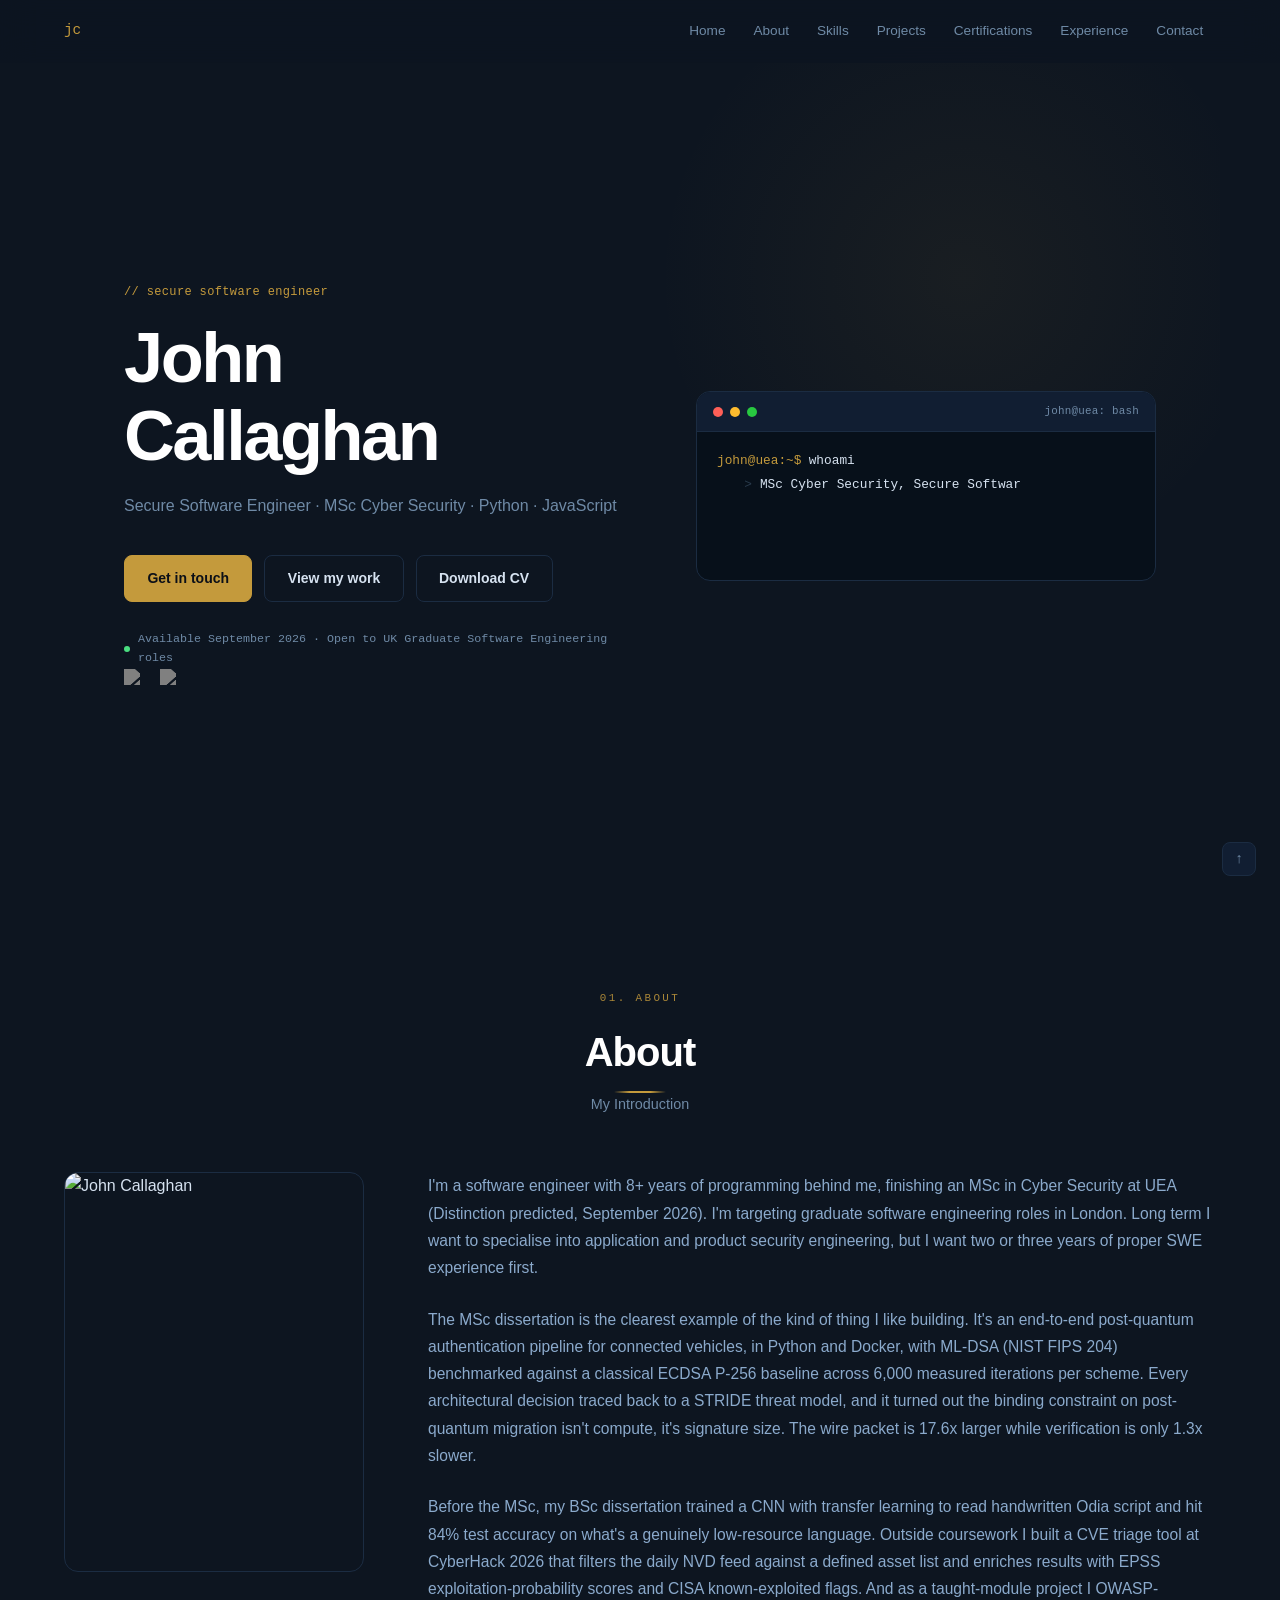
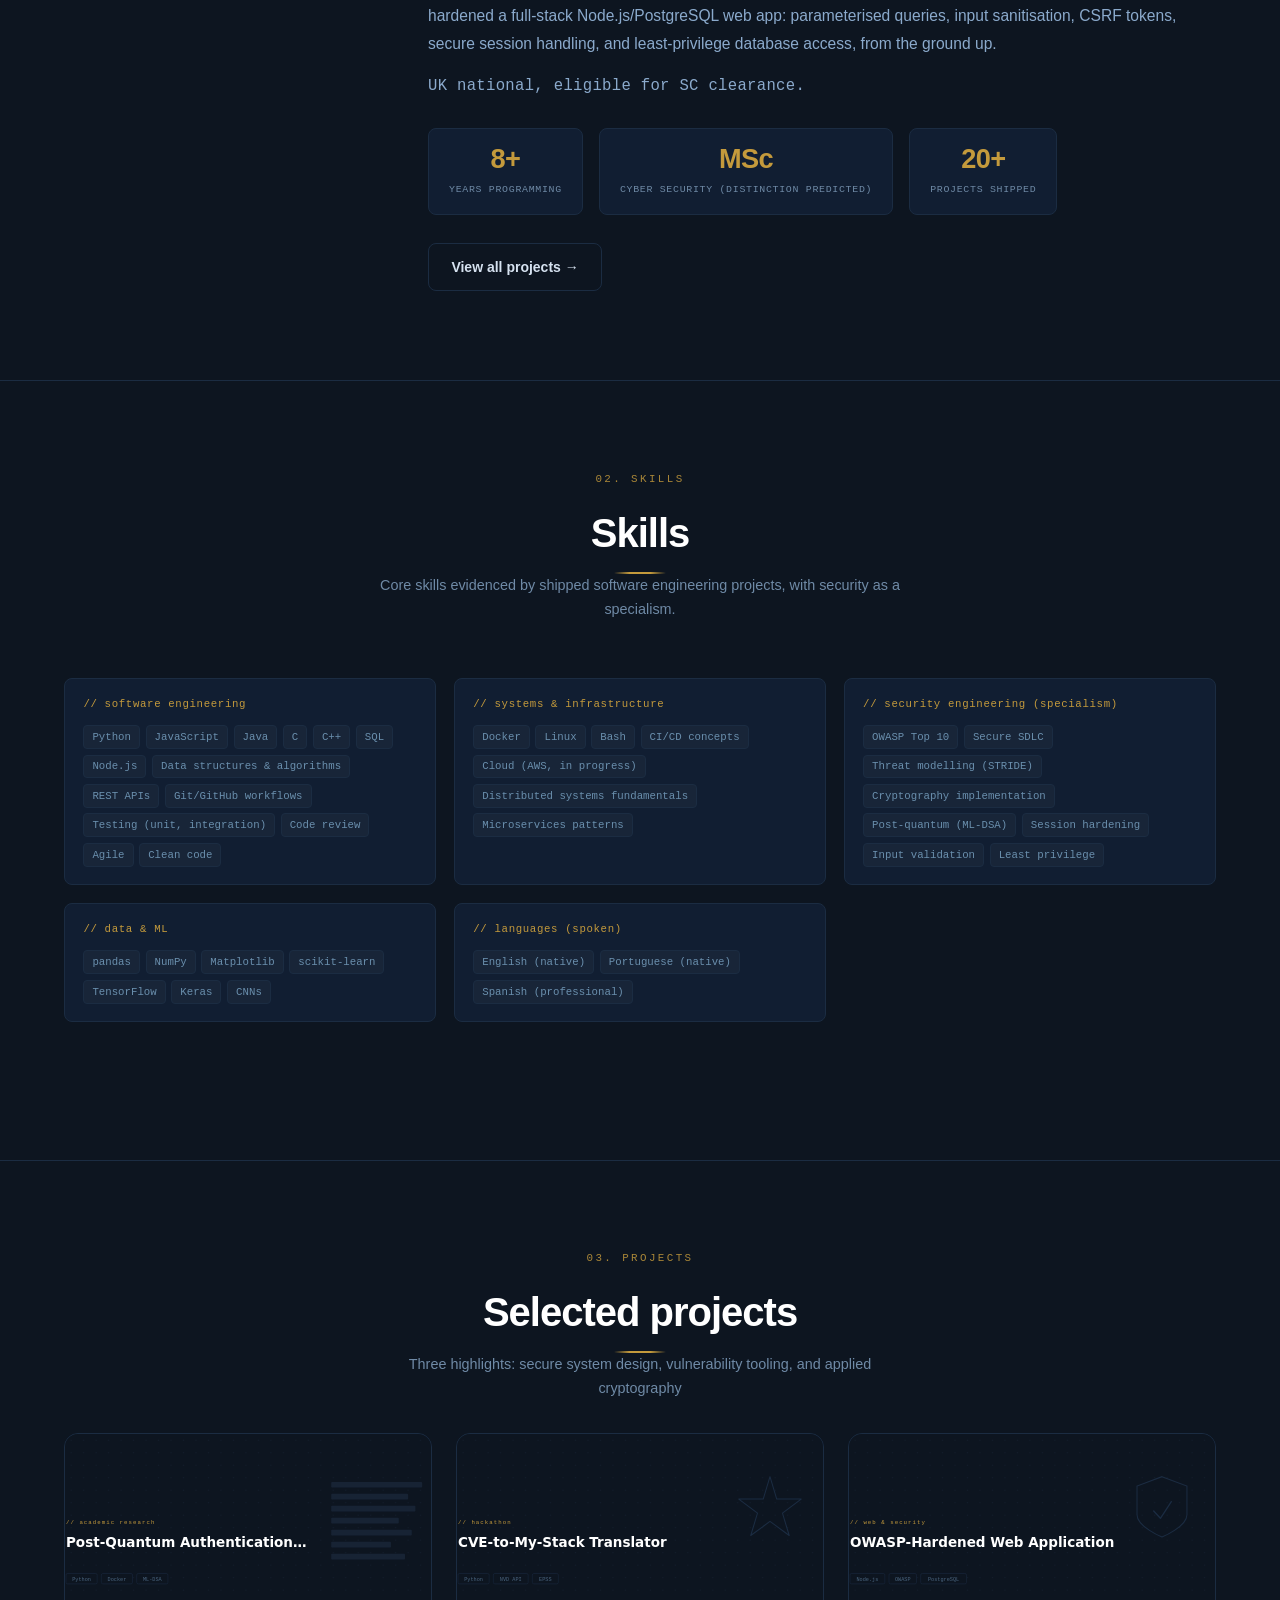
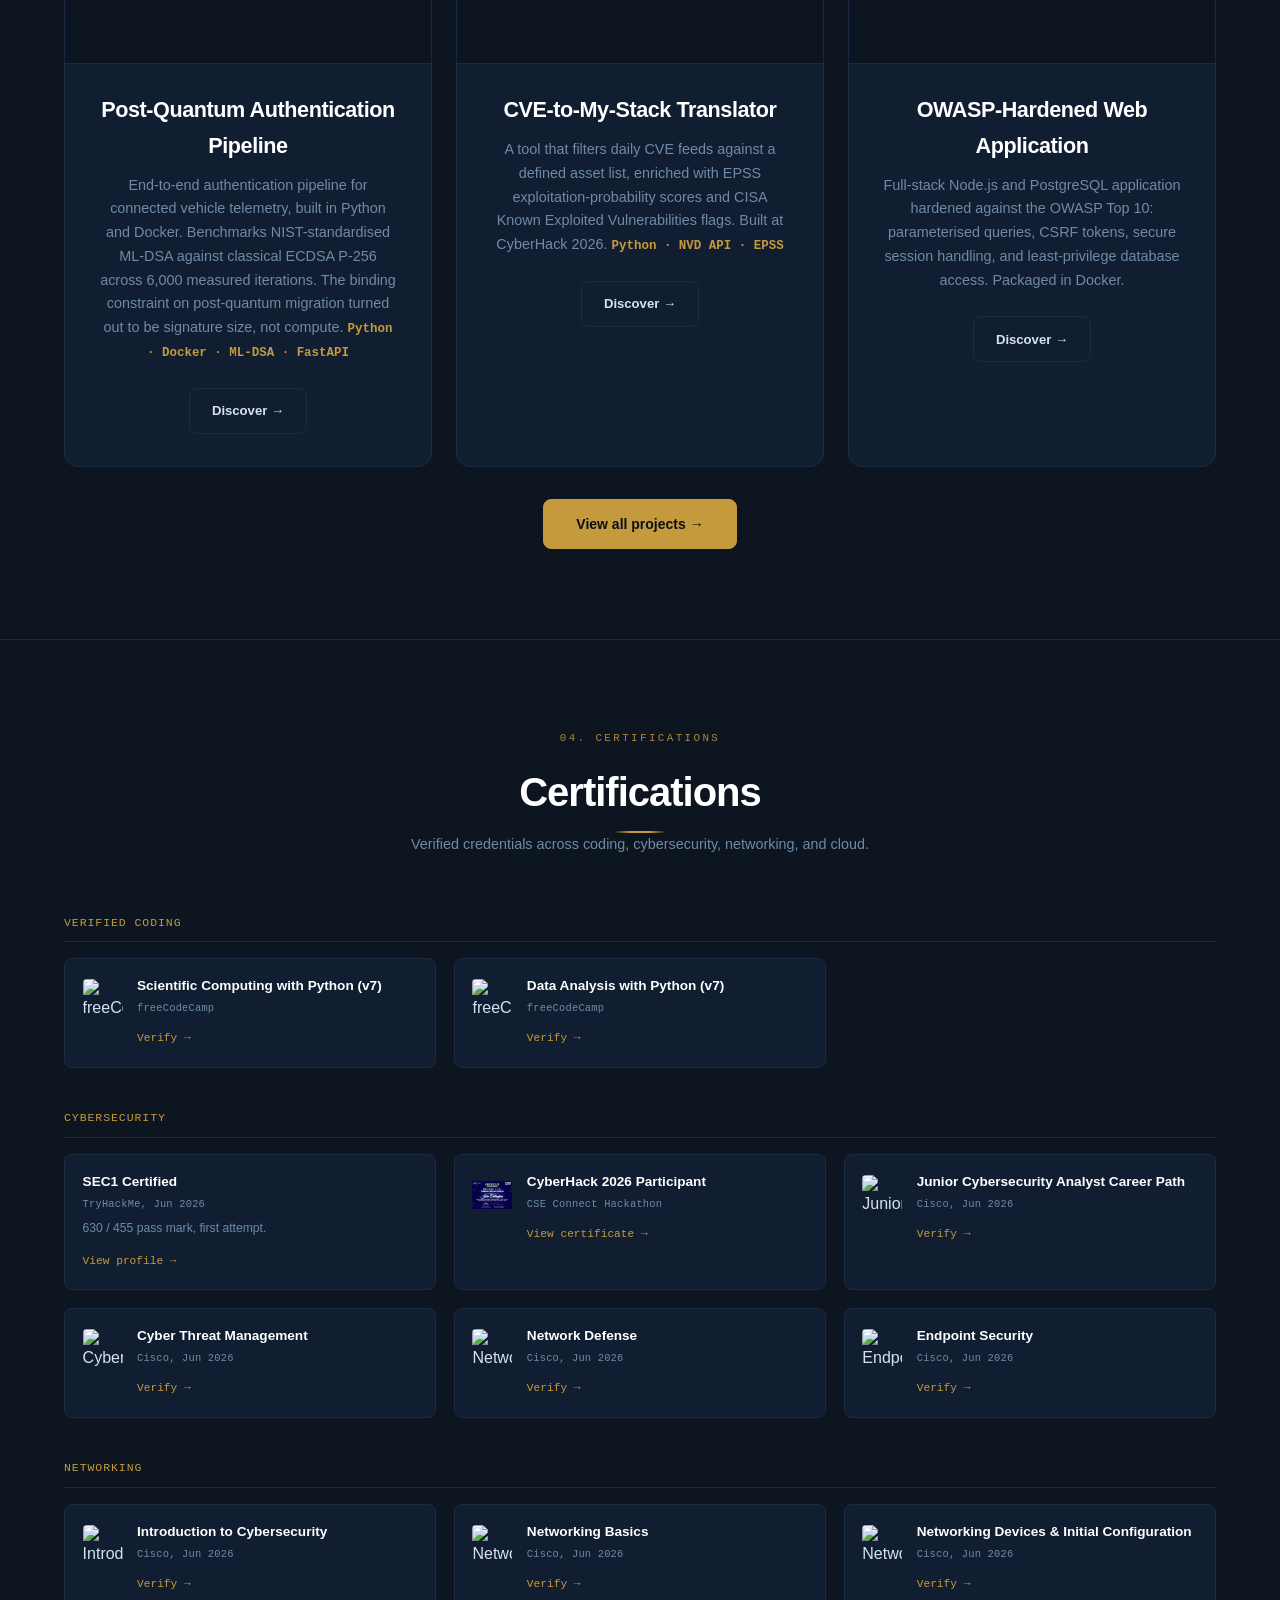
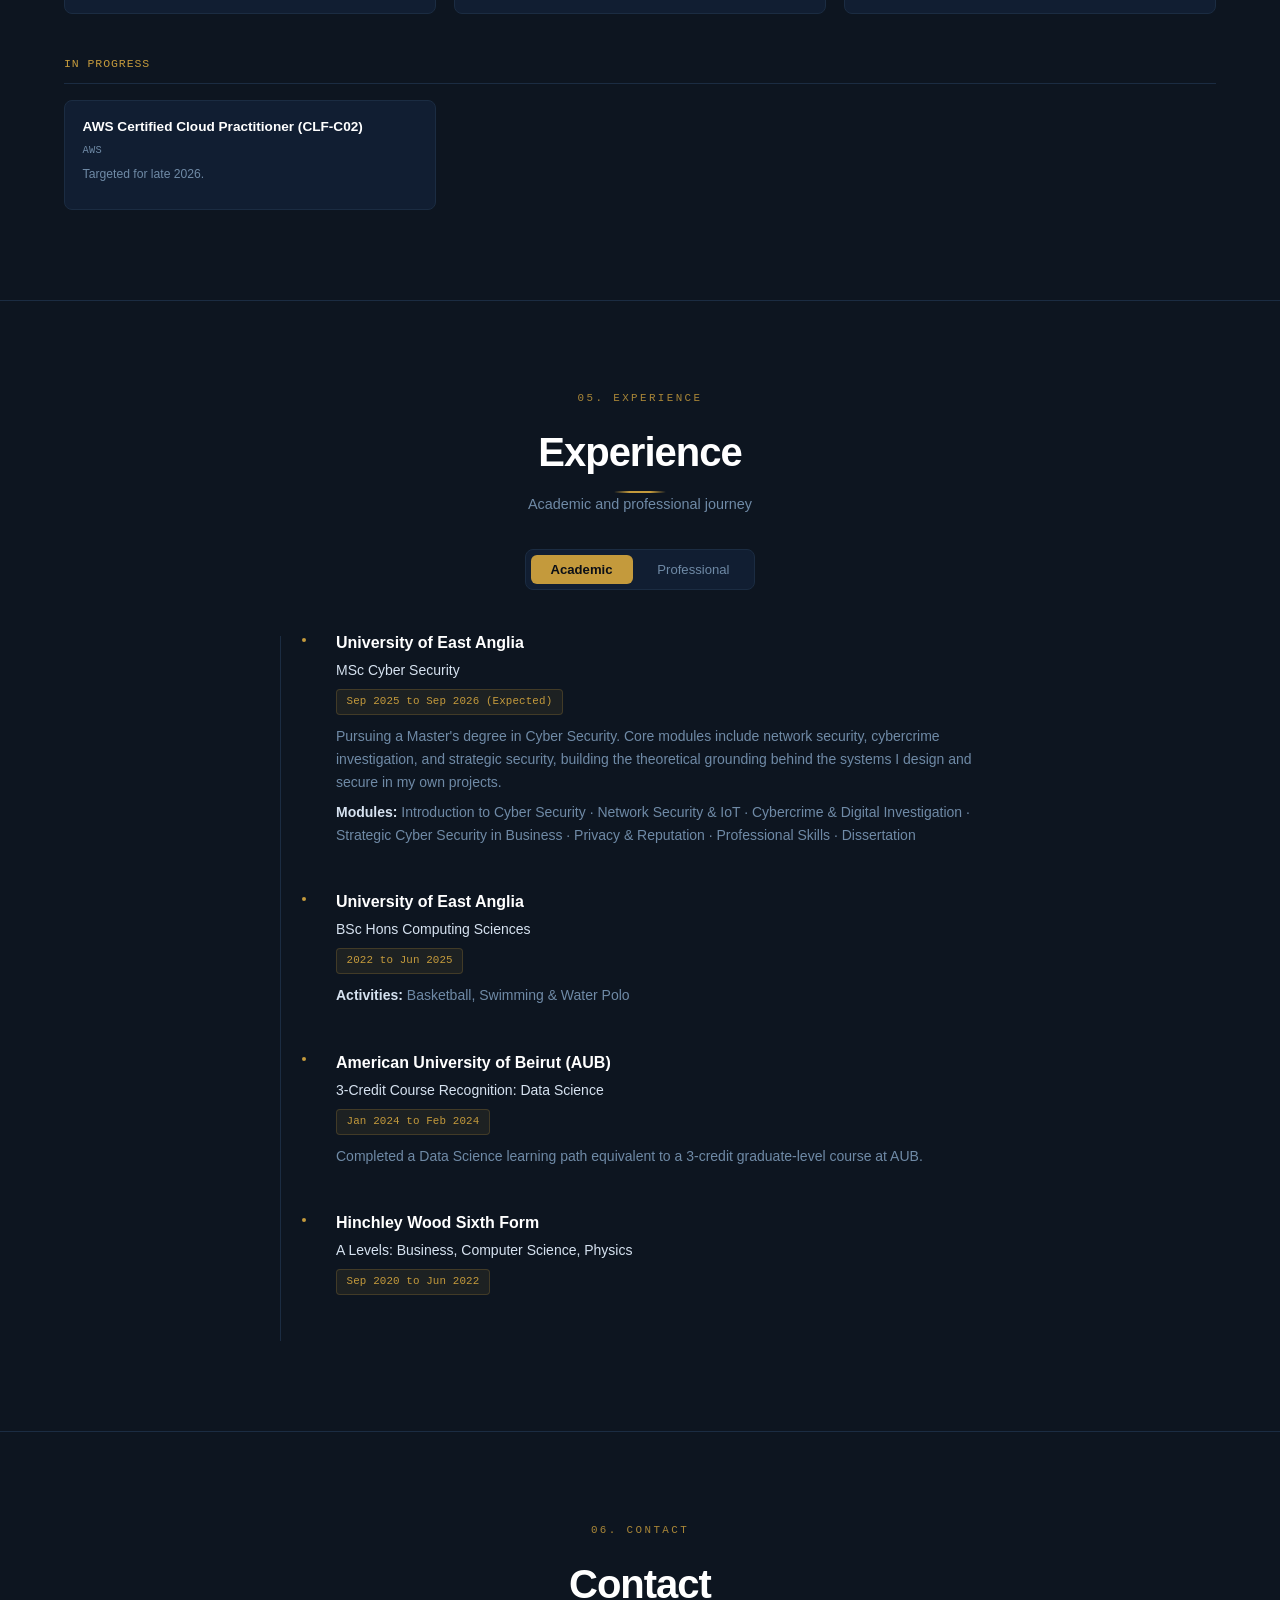
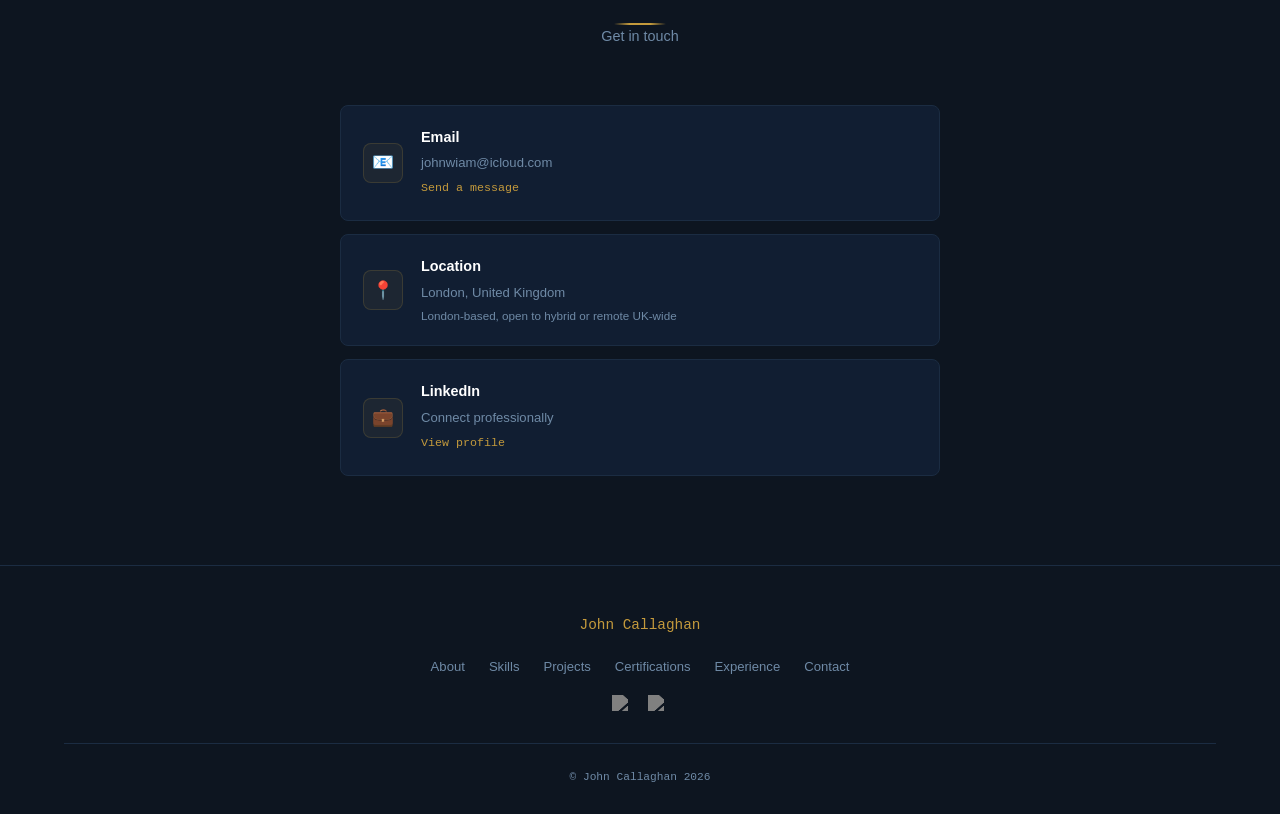
==== commit 9869711b: "use branded placeholder for OWASP web app carousel image The stock shield/pen clipart clashed with t" ====
--- a/index.html
+++ b/index.html
@@ -799,7 +799,7 @@
     const featData = [
       { src: null,                        title: 'Post-Quantum Authentication Pipeline', category: 'Academic',      technologies: ['Python', 'Docker', 'ML-DSA']       },
       { src: null,                        title: 'CVE-to-My-Stack Translator',   category: 'Hackathon',      technologies: ['Python', 'NVD API', 'EPSS']       },
-      { src: 'assets/securewebbased.png', title: 'OWASP-Hardened Web Application', category: 'Web & Security', technologies: ['Node.js', 'OWASP', 'PostgreSQL']  }
+      { src: null,                        title: 'OWASP-Hardened Web Application', category: 'Web & Security', technologies: ['Node.js', 'OWASP', 'PostgreSQL']  }
     ];
     featData.forEach((p, i) => {
       const el = document.getElementById('feat-' + i);
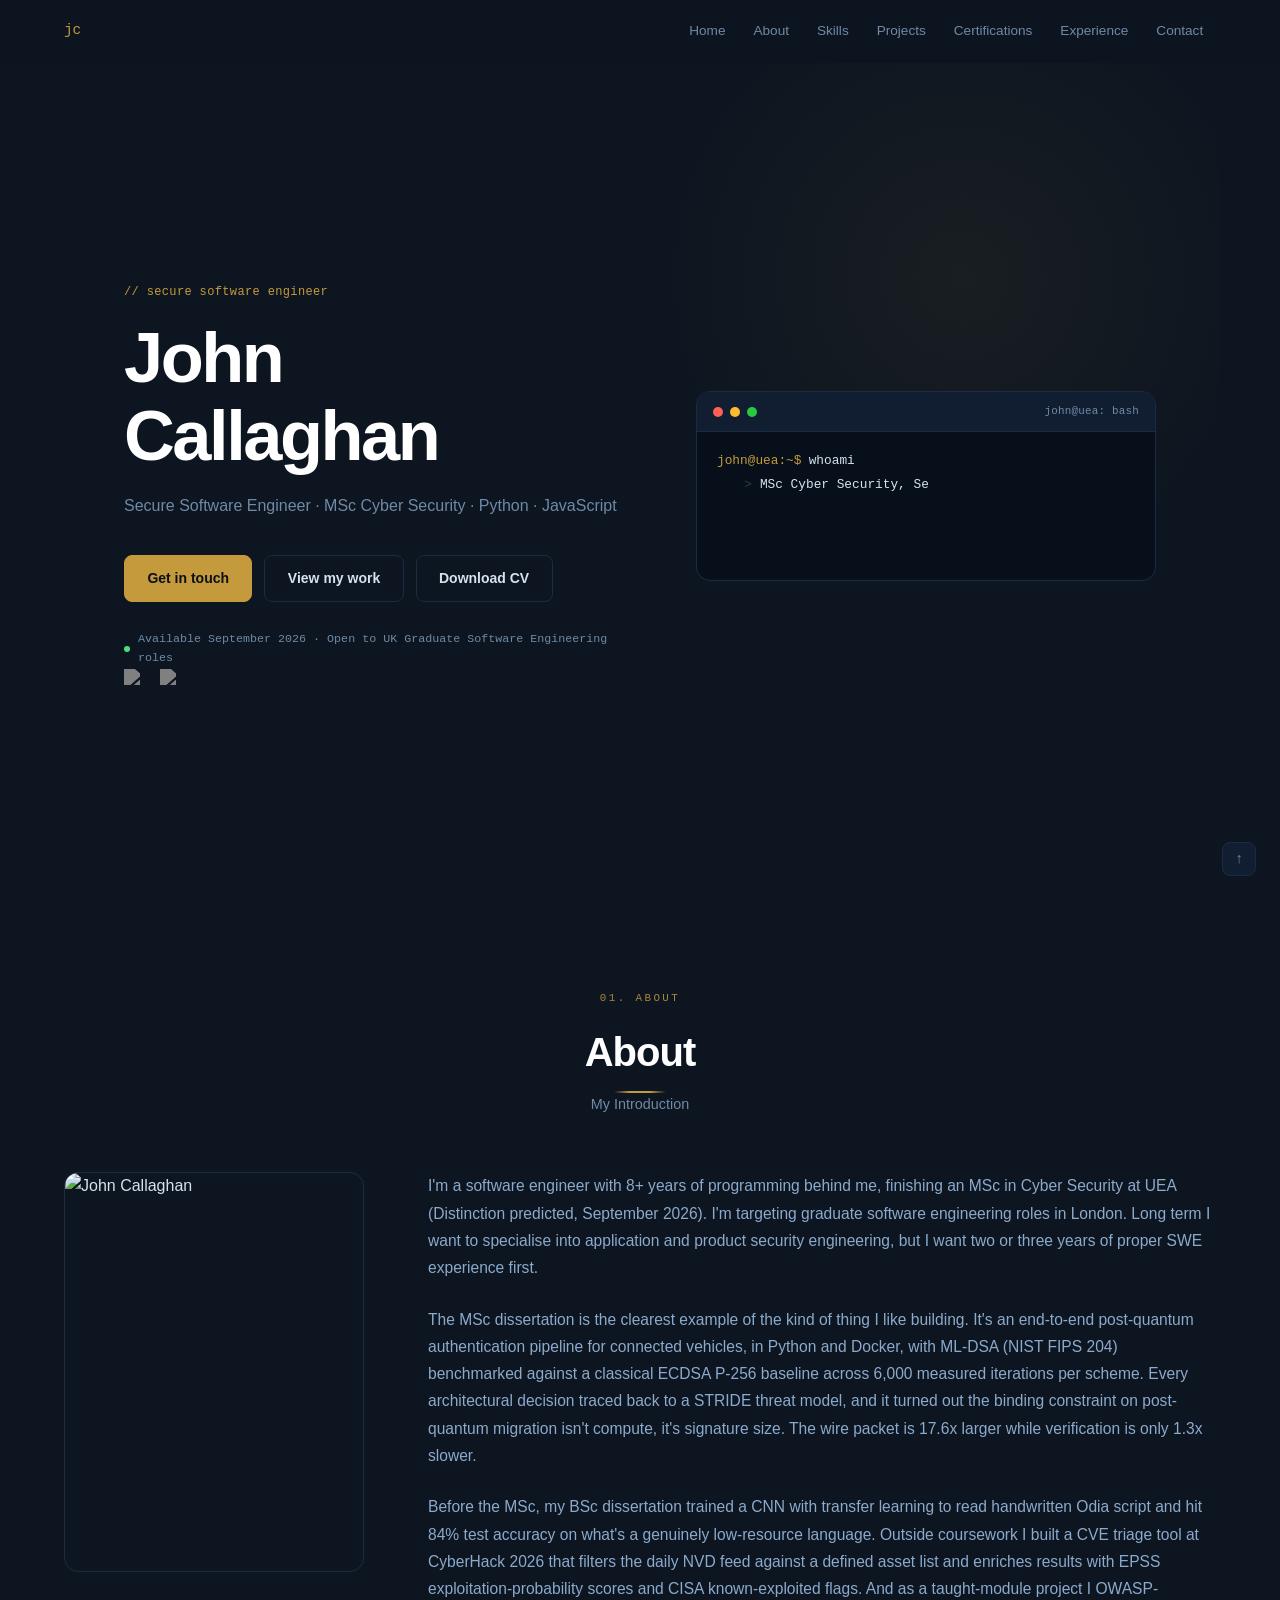
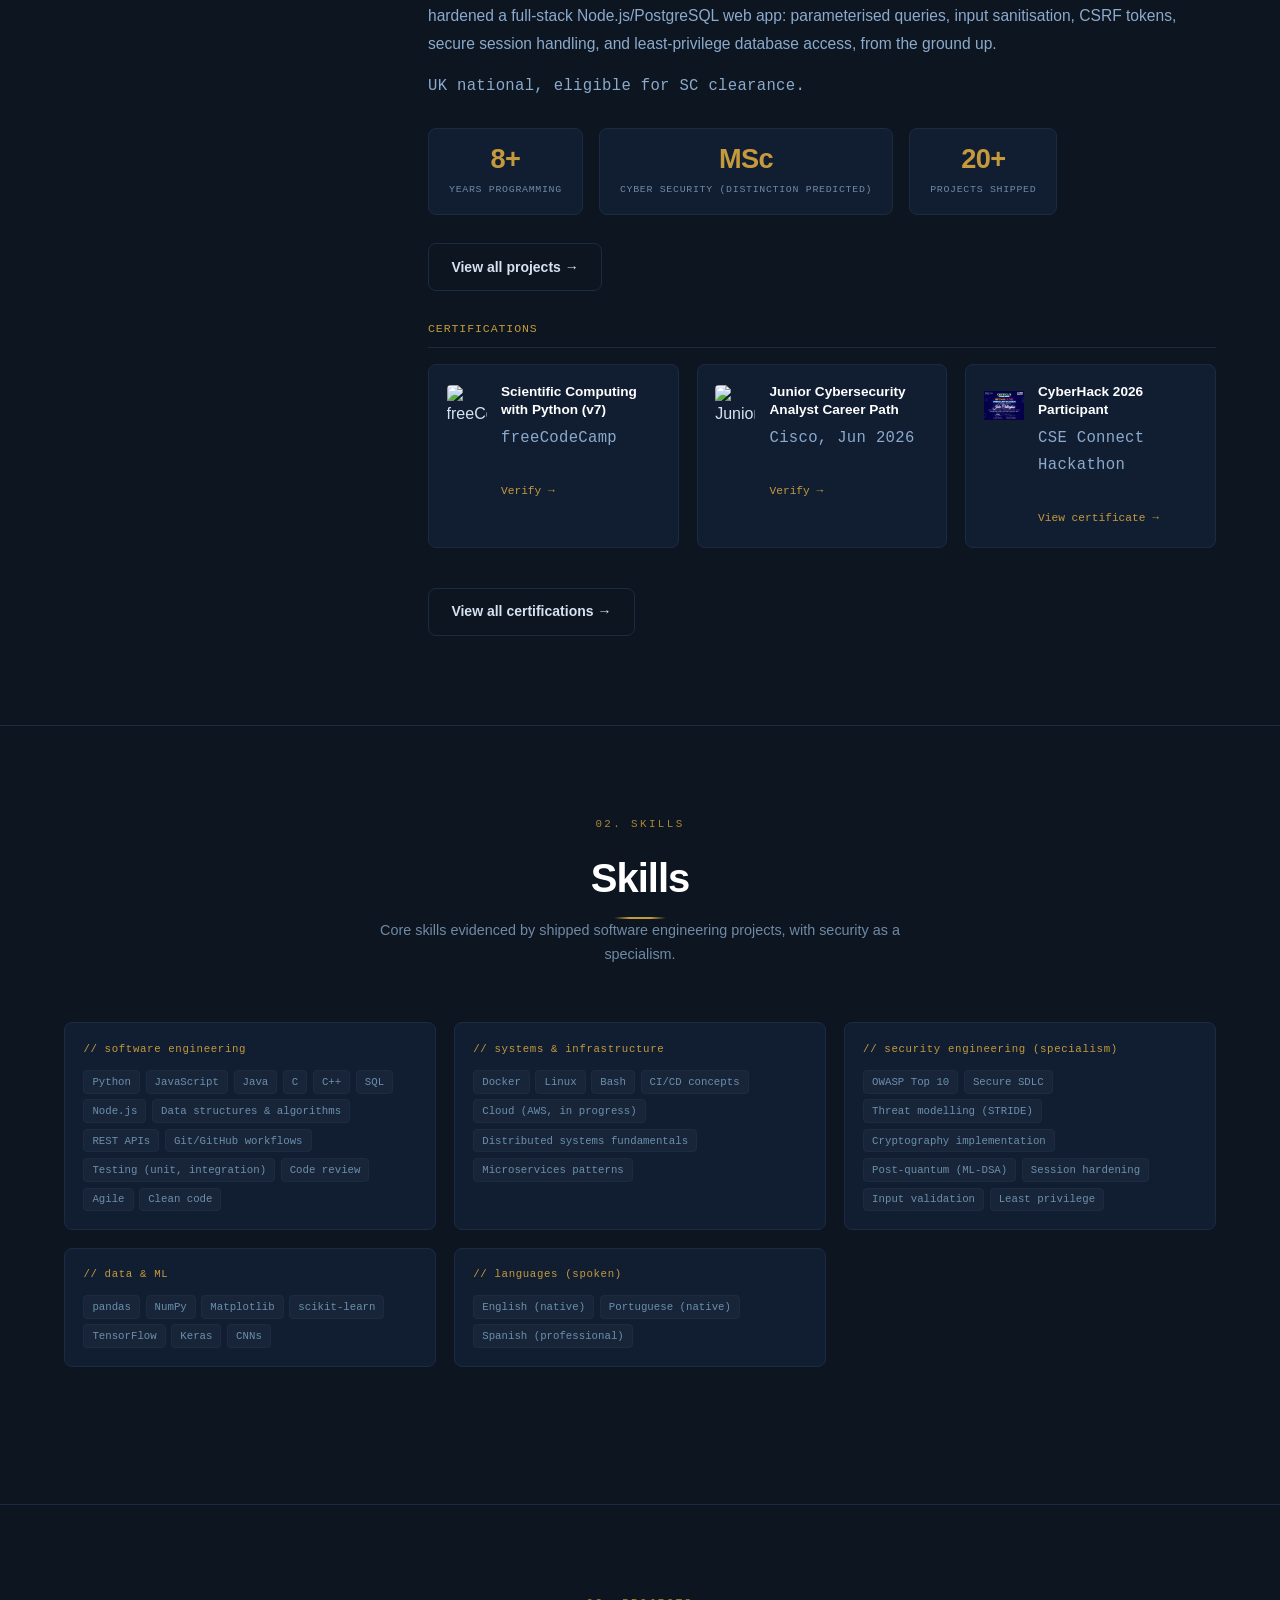
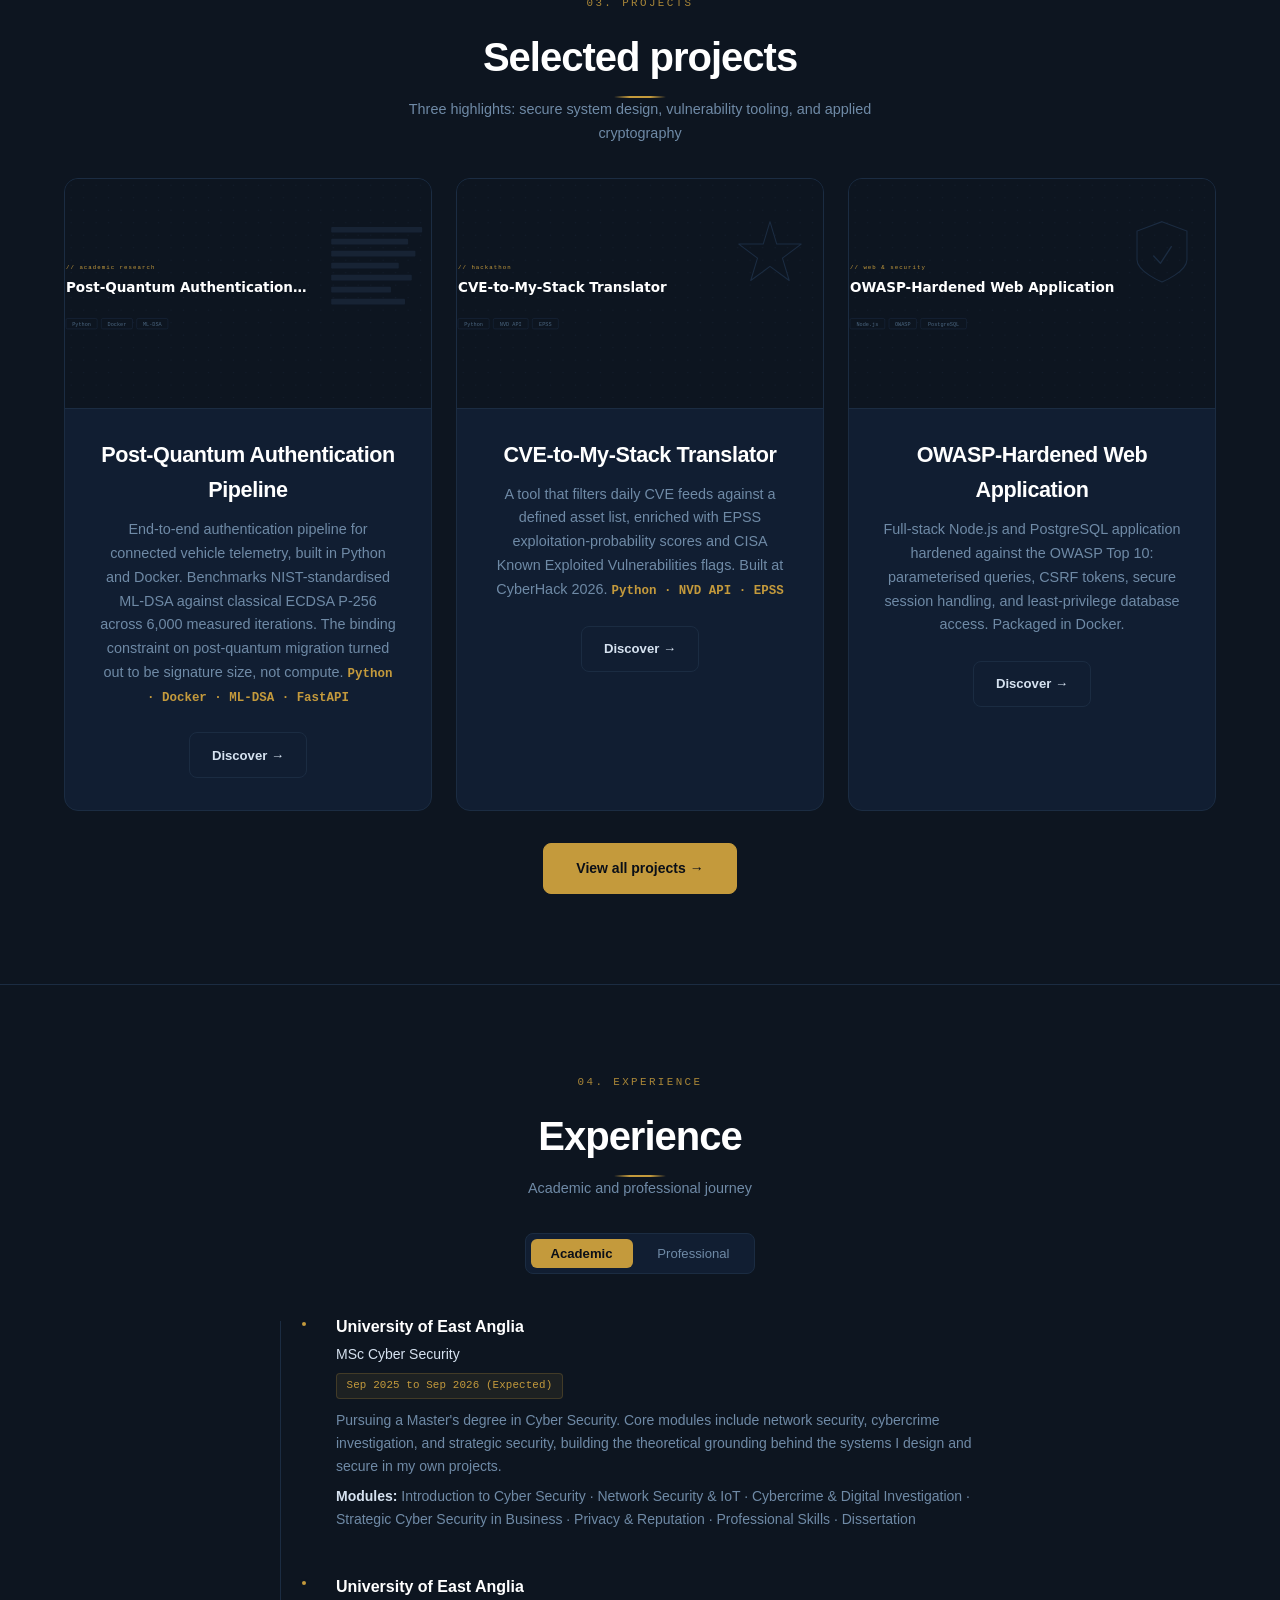
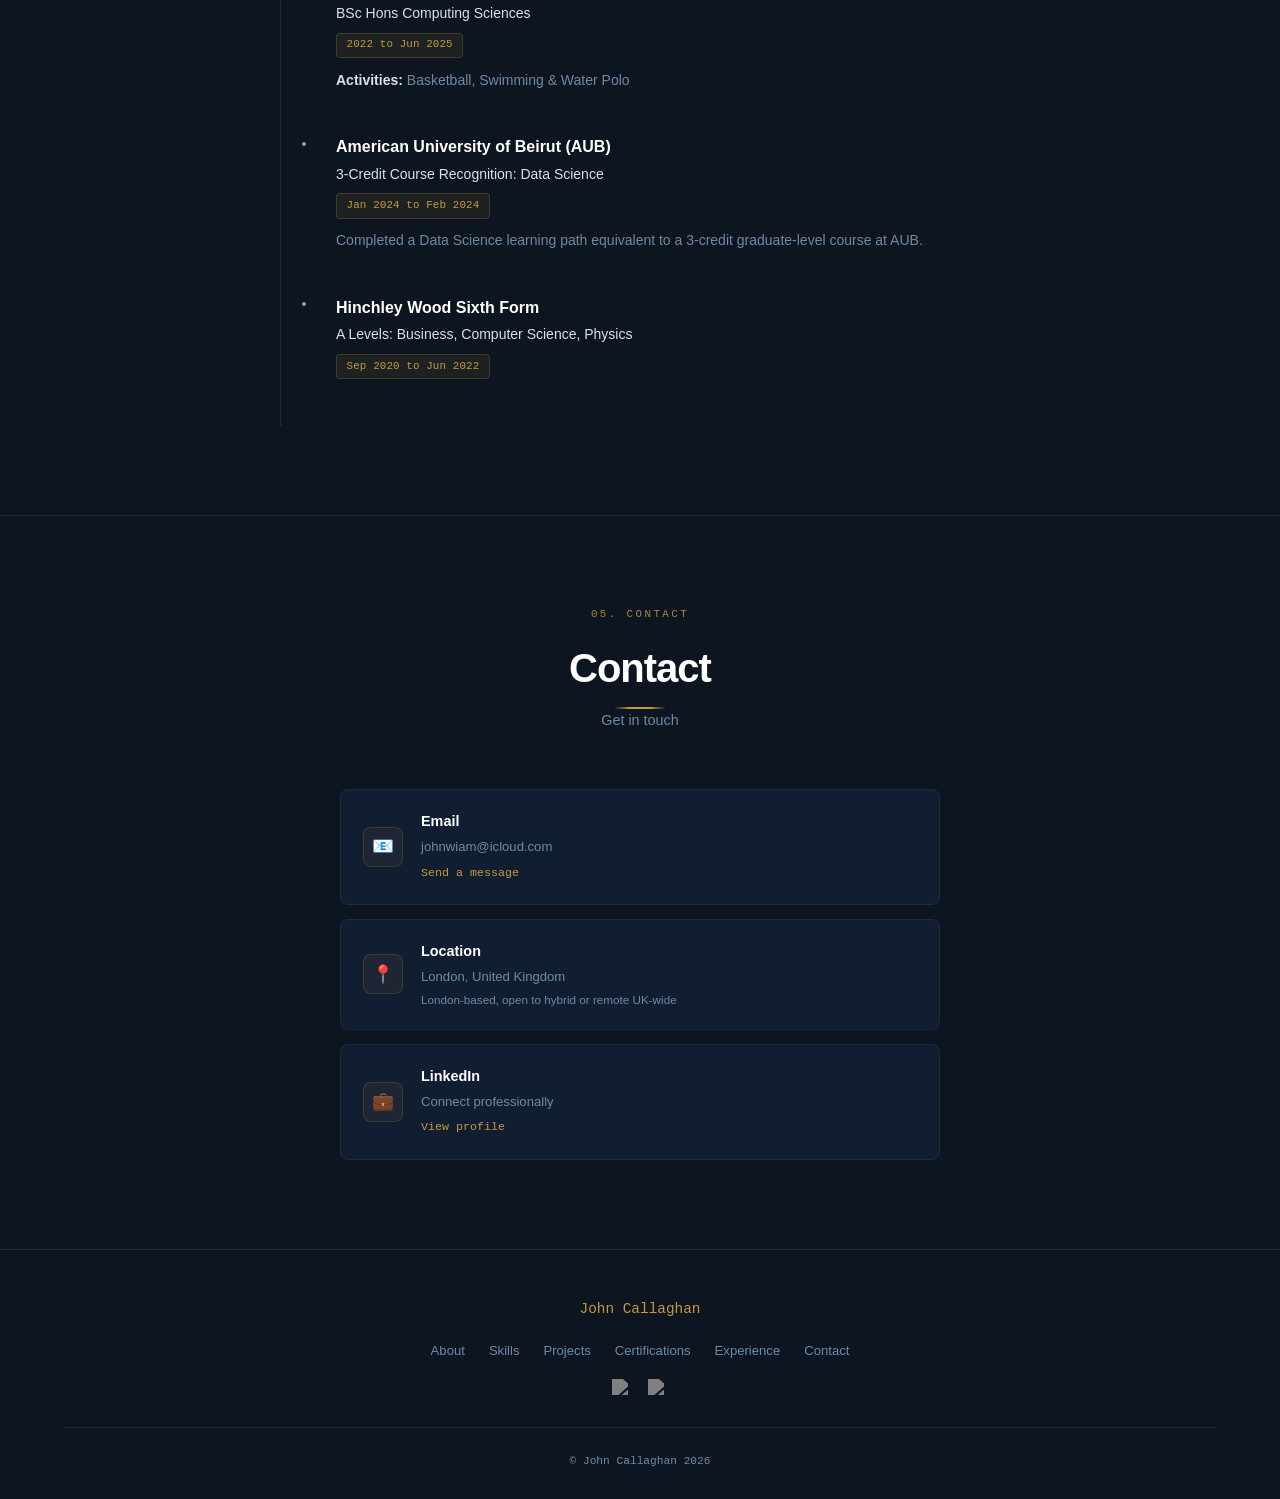
==== commit d5d2862e: "move certifications to their own page, teaser on About Certifications now live on certifications.htm" ====
--- a/index.html
+++ b/index.html
@@ -56,7 +56,7 @@
       <li><a href="#about">About</a></li>
       <li><a href="#skills">Skills</a></li>
       <li><a href="#projects">Projects</a></li>
-      <li><a href="#certifications">Certifications</a></li>
+      <li><a href="certifications.html">Certifications</a></li>
       <li><a href="#experience">Experience</a></li>
       <li><a href="#contact">Contact</a></li>
     </ul>
@@ -168,6 +168,41 @@
         </div>
 
         <a href="projects.html" class="btn btn-ghost">View all projects &rarr;</a>
+
+        <div class="cert-group about-certs">
+          <h3 class="cert-group-label">Certifications</h3>
+          <div class="cert-grid">
+
+            <div class="cert-card">
+              <img src="https://cdn.freecodecamp.org/platform/universal/fcc_primary.svg" alt="freeCodeCamp logo" class="cert-card-logo" loading="lazy" />
+              <div class="cert-card-body">
+                <h4 class="cert-card-name">Scientific Computing with Python (v7)</h4>
+                <p class="cert-card-meta">freeCodeCamp</p>
+                <a href="https://www.freecodecamp.org/certification/john-w-callaghan/scientific-computing-with-python-v7" target="_blank" rel="noopener noreferrer" class="cert-card-verify">Verify &rarr;</a>
+              </div>
+            </div>
+
+            <div class="cert-card">
+              <img src="https://images.credly.com/images/441578ec-c0f3-46cc-95fc-86b27e90cf4f/image.png" alt="Junior Cybersecurity Analyst Career Path badge" class="cert-card-logo" loading="lazy" />
+              <div class="cert-card-body">
+                <h4 class="cert-card-name">Junior Cybersecurity Analyst Career Path</h4>
+                <p class="cert-card-meta">Cisco, Jun 2026</p>
+                <a href="https://www.credly.com/badges/6f2cc0b5-8833-4fcd-ad7f-cf087b9b38b8" target="_blank" rel="noopener noreferrer" class="cert-card-verify">Verify &rarr;</a>
+              </div>
+            </div>
+
+            <div class="cert-card">
+              <img src="assets/HACKATHONCERT.png" alt="CyberHack 2026 certificate" class="cert-card-logo" loading="lazy" />
+              <div class="cert-card-body">
+                <h4 class="cert-card-name">CyberHack 2026 Participant</h4>
+                <p class="cert-card-meta">CSE Connect Hackathon</p>
+                <a href="assets/HACKATHONCERT.png" target="_blank" rel="noopener noreferrer" class="cert-card-verify">View certificate &rarr;</a>
+              </div>
+            </div>
+
+          </div>
+        </div>
+        <a href="certifications.html" class="btn btn-ghost">View all certifications &rarr;</a>
       </div>
     </div>
   </section>
@@ -303,155 +338,9 @@
     </div>
   </section>
 
-  <!-- ─── CERTIFICATIONS ───────────────────────────────────── -->
-  <section id="certifications" class="certifications-section">
-    <span class="section-eyebrow">04. Certifications</span>
-    <h2 class="section-title" data-reveal="fade">Certifications</h2>
-    <p class="section-subtitle">Verified credentials across coding, cybersecurity, networking, and cloud.</p>
-
-    <div class="cert-groups" data-reveal="up">
-
-      <div class="cert-group">
-        <h3 class="cert-group-label">Verified Coding</h3>
-        <div class="cert-grid">
-
-          <div class="cert-card">
-            <img src="https://cdn.freecodecamp.org/platform/universal/fcc_primary.svg" alt="freeCodeCamp logo" class="cert-card-logo" loading="lazy" />
-            <div class="cert-card-body">
-              <h4 class="cert-card-name">Scientific Computing with Python (v7)</h4>
-              <p class="cert-card-meta">freeCodeCamp</p>
-              <a href="https://www.freecodecamp.org/certification/john-w-callaghan/scientific-computing-with-python-v7" target="_blank" rel="noopener noreferrer" class="cert-card-verify">Verify &rarr;</a>
-            </div>
-          </div>
-
-          <div class="cert-card">
-            <img src="https://cdn.freecodecamp.org/platform/universal/fcc_primary.svg" alt="freeCodeCamp logo" class="cert-card-logo" loading="lazy" />
-            <div class="cert-card-body">
-              <h4 class="cert-card-name">Data Analysis with Python (v7)</h4>
-              <p class="cert-card-meta">freeCodeCamp</p>
-              <a href="https://www.freecodecamp.org/certification/john-w-callaghan/data-analysis-with-python-v7" target="_blank" rel="noopener noreferrer" class="cert-card-verify">Verify &rarr;</a>
-            </div>
-          </div>
-
-        </div>
-      </div>
-
-      <div class="cert-group">
-        <h3 class="cert-group-label">Cybersecurity</h3>
-        <div class="cert-grid">
-
-          <div class="cert-card">
-            <div class="cert-card-body">
-              <h4 class="cert-card-name">SEC1 Certified</h4>
-              <p class="cert-card-meta">TryHackMe, Jun 2026</p>
-              <p class="cert-card-detail">630 / 455 pass mark, first attempt.</p>
-              <a href="https://tryhackme.com/p/JohnCallaghan" target="_blank" rel="noopener noreferrer" class="cert-card-verify">View profile &rarr;</a>
-            </div>
-          </div>
-
-          <div class="cert-card">
-            <img src="assets/HACKATHONCERT.png" alt="CyberHack 2026 certificate" class="cert-card-logo" loading="lazy" />
-            <div class="cert-card-body">
-              <h4 class="cert-card-name">CyberHack 2026 Participant</h4>
-              <p class="cert-card-meta">CSE Connect Hackathon</p>
-              <a href="assets/HACKATHONCERT.png" target="_blank" rel="noopener noreferrer" class="cert-card-verify">View certificate &rarr;</a>
-            </div>
-          </div>
-
-          <div class="cert-card">
-            <img src="https://images.credly.com/images/441578ec-c0f3-46cc-95fc-86b27e90cf4f/image.png" alt="Junior Cybersecurity Analyst Career Path badge" class="cert-card-logo" loading="lazy" />
-            <div class="cert-card-body">
-              <h4 class="cert-card-name">Junior Cybersecurity Analyst Career Path</h4>
-              <p class="cert-card-meta">Cisco, Jun 2026</p>
-              <a href="https://www.credly.com/badges/6f2cc0b5-8833-4fcd-ad7f-cf087b9b38b8" target="_blank" rel="noopener noreferrer" class="cert-card-verify">Verify &rarr;</a>
-            </div>
-          </div>
-
-          <div class="cert-card">
-            <img src="https://images.credly.com/images/5d5ac32b-d239-42b8-9665-8a921dc3ab47/image.png" alt="Cyber Threat Management badge" class="cert-card-logo" loading="lazy" />
-            <div class="cert-card-body">
-              <h4 class="cert-card-name">Cyber Threat Management</h4>
-              <p class="cert-card-meta">Cisco, Jun 2026</p>
-              <a href="https://www.credly.com/badges/554e6d8b-82e1-4ca9-ab46-e365bd4ca6ca" target="_blank" rel="noopener noreferrer" class="cert-card-verify">Verify &rarr;</a>
-            </div>
-          </div>
-
-          <div class="cert-card">
-            <img src="https://images.credly.com/images/51526f76-711b-4caf-b04d-27f89512b112/NetworkDefense_v1_091721.png" alt="Network Defense badge" class="cert-card-logo" loading="lazy" />
-            <div class="cert-card-body">
-              <h4 class="cert-card-name">Network Defense</h4>
-              <p class="cert-card-meta">Cisco, Jun 2026</p>
-              <a href="https://www.credly.com/badges/4663d851-b335-4fb4-9dea-f635f74a168e" target="_blank" rel="noopener noreferrer" class="cert-card-verify">Verify &rarr;</a>
-            </div>
-          </div>
-
-          <div class="cert-card">
-            <img src="https://images.credly.com/images/0ca5f542-fb5e-4a22-9b7a-c1a1ce4c3db7/EndpointSecurity.png" alt="Endpoint Security badge" class="cert-card-logo" loading="lazy" />
-            <div class="cert-card-body">
-              <h4 class="cert-card-name">Endpoint Security</h4>
-              <p class="cert-card-meta">Cisco, Jun 2026</p>
-              <a href="https://www.credly.com/badges/ef9eb3d2-dd8c-479d-a783-dca1cb49de20" target="_blank" rel="noopener noreferrer" class="cert-card-verify">Verify &rarr;</a>
-            </div>
-          </div>
-
-        </div>
-      </div>
-
-      <div class="cert-group">
-        <h3 class="cert-group-label">Networking</h3>
-        <div class="cert-grid">
-
-          <div class="cert-card">
-            <img src="https://images.credly.com/images/af8c6b4e-fc31-47c4-8dcb-eb7a2065dc5b/I2CS__1_.png" alt="Introduction to Cybersecurity badge" class="cert-card-logo" loading="lazy" />
-            <div class="cert-card-body">
-              <h4 class="cert-card-name">Introduction to Cybersecurity</h4>
-              <p class="cert-card-meta">Cisco, Jun 2026</p>
-              <a href="https://www.credly.com/badges/c077f312-b099-4e1c-8fa0-bd9b9858cf6a" target="_blank" rel="noopener noreferrer" class="cert-card-verify">Verify &rarr;</a>
-            </div>
-          </div>
-
-          <div class="cert-card">
-            <img src="https://images.credly.com/images/5bdd6a39-3e03-4444-9510-ecff80c9ce79/image.png" alt="Networking Basics badge" class="cert-card-logo" loading="lazy" />
-            <div class="cert-card-body">
-              <h4 class="cert-card-name">Networking Basics</h4>
-              <p class="cert-card-meta">Cisco, Jun 2026</p>
-              <a href="https://www.credly.com/badges/670a5116-fc99-4e06-b676-a9e3ede8ae3d" target="_blank" rel="noopener noreferrer" class="cert-card-verify">Verify &rarr;</a>
-            </div>
-          </div>
-
-          <div class="cert-card">
-            <img src="https://images.credly.com/images/88316fe8-5651-4e61-a6be-5be1558f049e/image.png" alt="Networking Devices and Initial Configuration badge" class="cert-card-logo" loading="lazy" />
-            <div class="cert-card-body">
-              <h4 class="cert-card-name">Networking Devices &amp; Initial Configuration</h4>
-              <p class="cert-card-meta">Cisco, Jun 2026</p>
-              <a href="https://www.credly.com/badges/d60fdce4-bca0-400c-847b-feb0b8f3260b" target="_blank" rel="noopener noreferrer" class="cert-card-verify">Verify &rarr;</a>
-            </div>
-          </div>
-
-        </div>
-      </div>
-
-      <div class="cert-group">
-        <h3 class="cert-group-label">In Progress</h3>
-        <div class="cert-grid">
-
-          <div class="cert-card">
-            <div class="cert-card-body">
-              <h4 class="cert-card-name">AWS Certified Cloud Practitioner (CLF-C02)</h4>
-              <p class="cert-card-meta">AWS</p>
-              <p class="cert-card-detail">Targeted for late 2026.</p>
-            </div>
-          </div>
-
-        </div>
-      </div>
-
-    </div>
-  </section>
-
   <!-- ─── EXPERIENCE ───────────────────────────────────────── -->
   <section id="experience" class="experience-section">
-    <span class="section-eyebrow">05. Experience</span>
+    <span class="section-eyebrow">04. Experience</span>
     <h2 class="section-title" data-reveal="fade">Experience</h2>
     <p class="section-subtitle">Academic and professional journey</p>
 
@@ -534,7 +423,7 @@
 
   <!-- ─── CONTACT ──────────────────────────────────────────── -->
   <section id="contact" class="contact-section">
-    <span class="section-eyebrow">06. Contact</span>
+    <span class="section-eyebrow">05. Contact</span>
     <h2 class="section-title" data-reveal="fade">Contact</h2>
     <p class="section-subtitle">Get in touch</p>
 
@@ -580,7 +469,7 @@
         <a href="#about">About</a>
         <a href="#skills">Skills</a>
         <a href="#projects">Projects</a>
-        <a href="#certifications">Certifications</a>
+        <a href="certifications.html">Certifications</a>
         <a href="#experience">Experience</a>
         <a href="#contact">Contact</a>
       </nav>
--- a/styles.css
+++ b/styles.css
@@ -476,7 +476,6 @@
 .about-section,
 .experience-section,
 .skills-section,
-.certifications-section,
 .projects-section,
 .contact-section {
   padding: var(--pad-v) var(--pad-h);
@@ -484,7 +483,6 @@
 
 .experience-section,
 .skills-section,
-.certifications-section,
 .projects-section,
 .contact-section {
   border-top: 1px solid var(--border);
@@ -833,11 +831,9 @@
 .view-all-wrapper { text-align: center; margin-top: 2rem; }
 
 
-/* 14: CERTIFICATIONS
-   ---------------------------------------------------------- */
-.certifications-section {
-  background: var(--bg);
-}
+/* 14: CERTIFICATIONS (reused for the About-section teaser)
+   ---------------------------------------------------------- */
+.about-certs { margin: 1.75rem 0; }
 
 .cert-group { margin-bottom: 2.5rem; }
 .cert-group:last-child { margin-bottom: 0; }
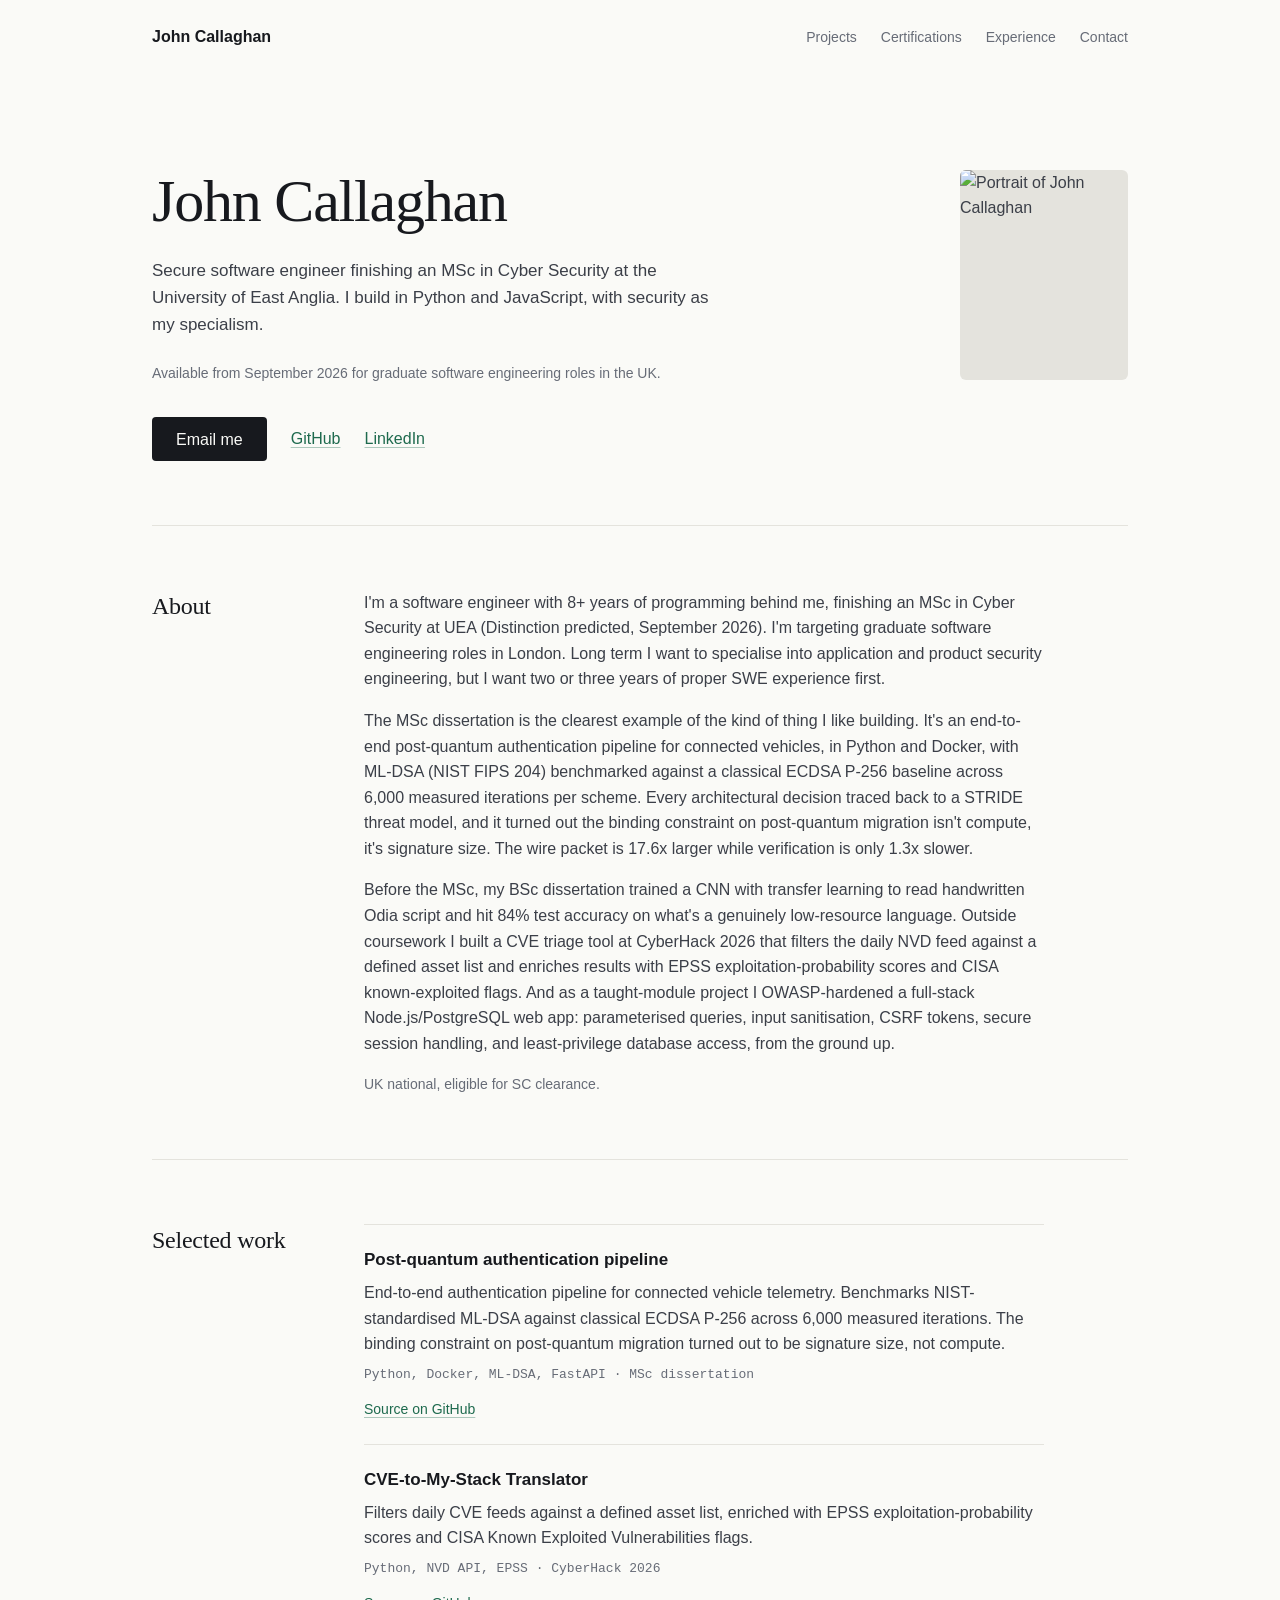
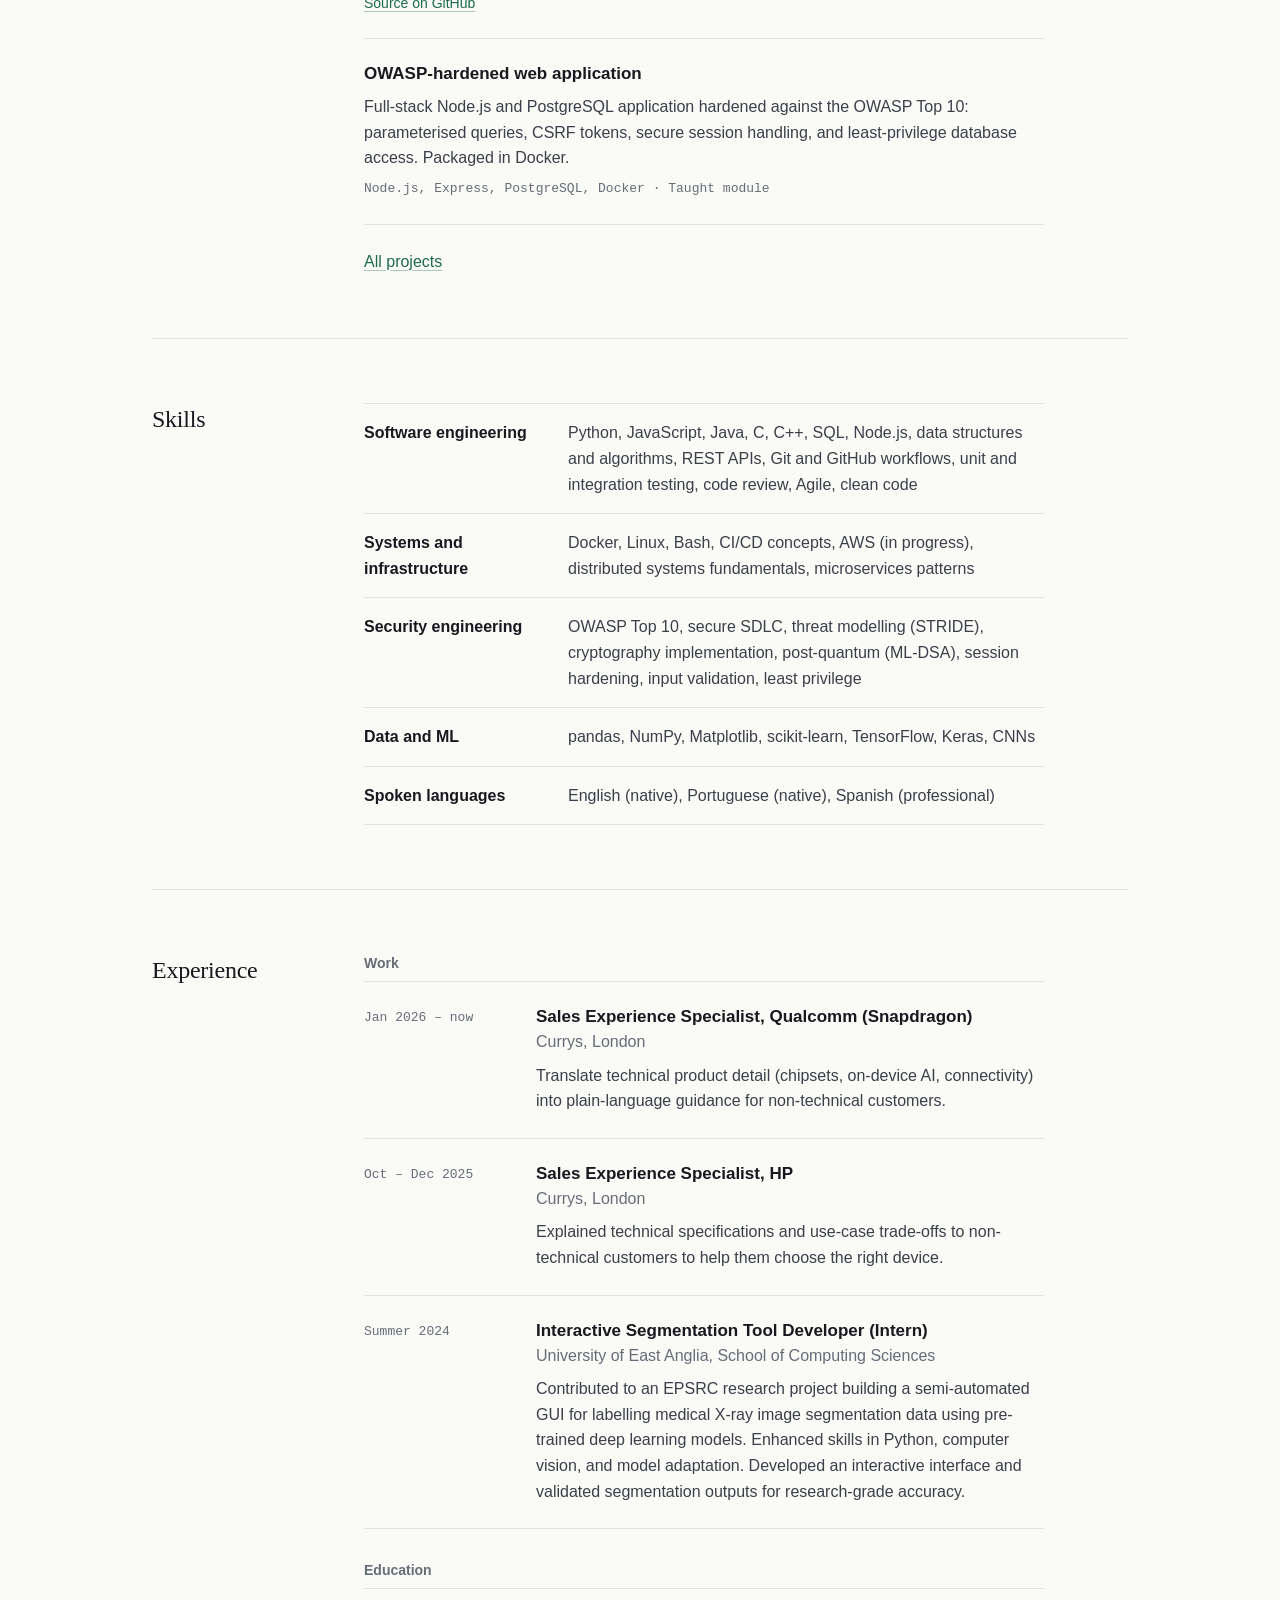
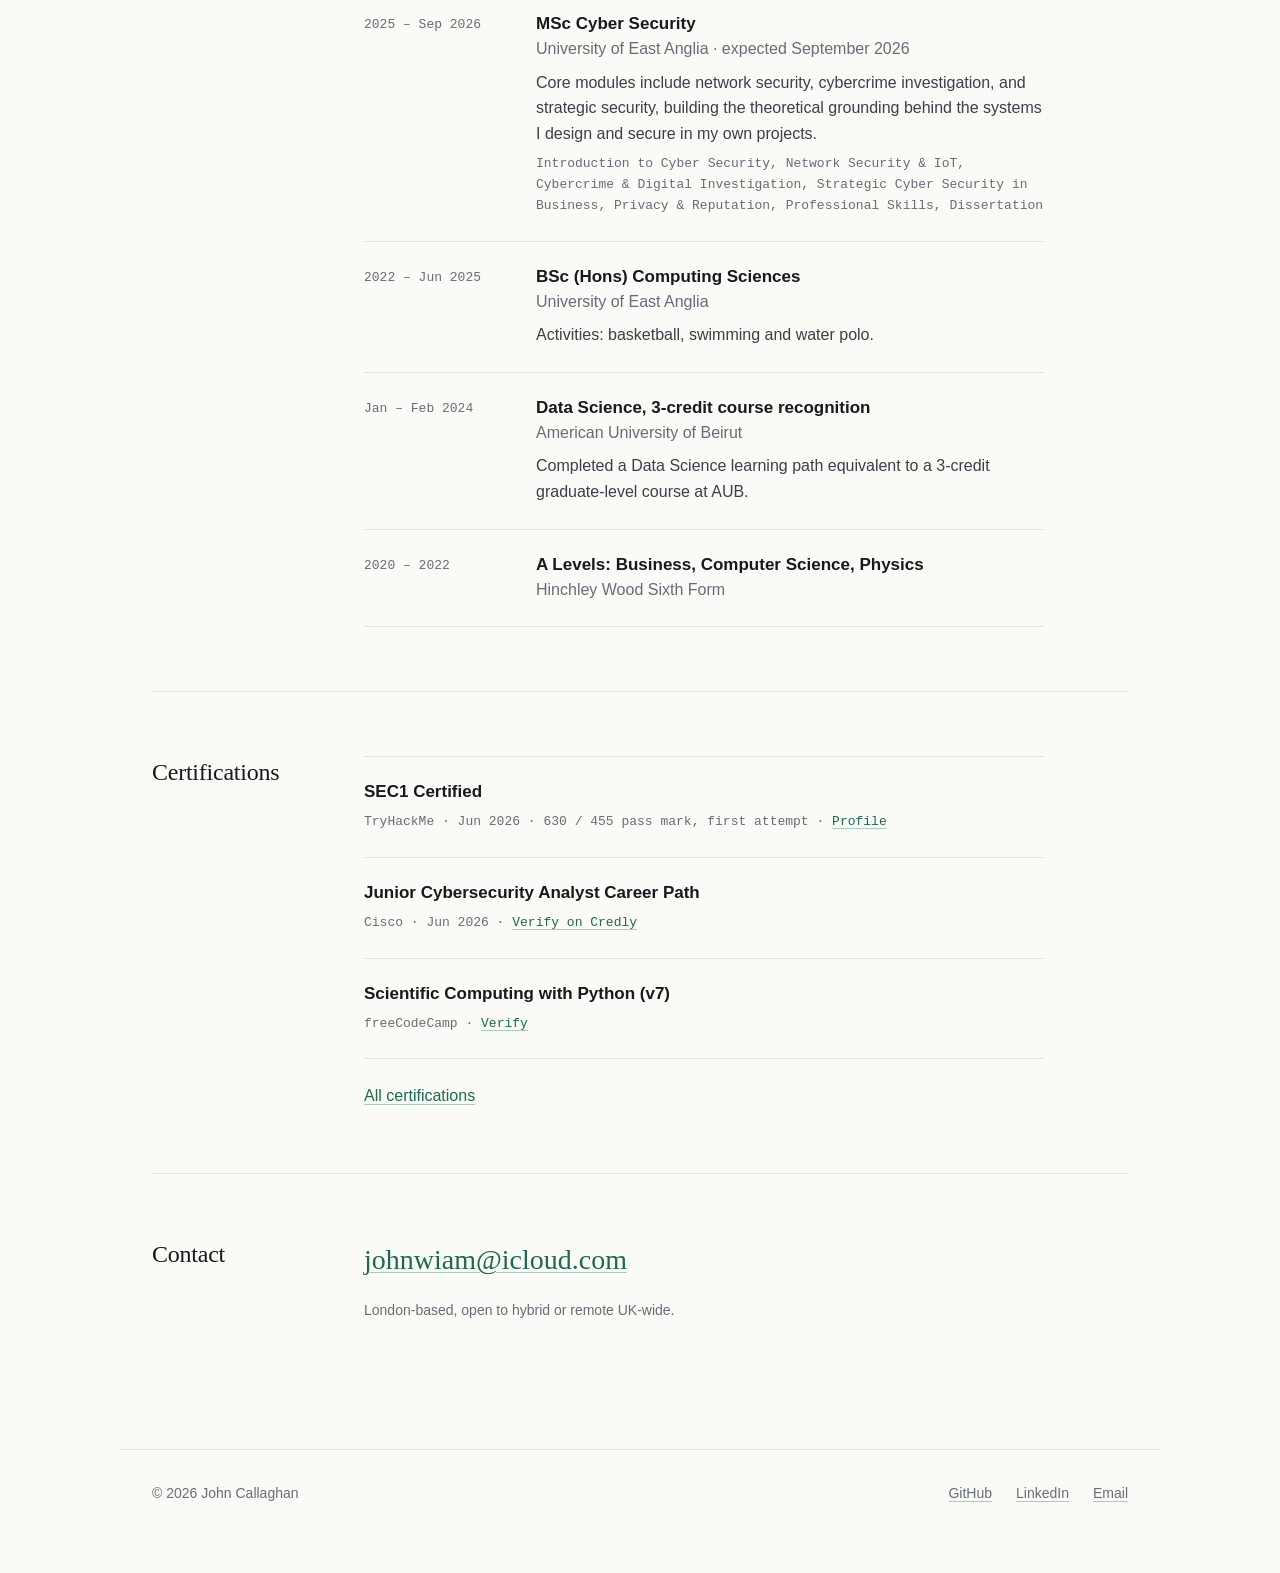
==== commit 779da693: "Redesign site as a clean, text-first engineering document - Replace the dark navy/amber theme, fake " ====
--- a/index.html
+++ b/index.html
@@ -2,770 +2,285 @@
 <html lang="en">
 <head>
   <meta charset="UTF-8" />
-  <meta name="viewport" content="width=device-width, initial-scale=1.0" />
-
-  <!-- Primary meta -->
+  <meta name="viewport" content="width=device-width, initial-scale=1" />
+
   <title>John Callaghan: Secure Software Engineer | MSc Cyber Security</title>
   <meta name="description" content="Secure Software Engineer with an MSc in Cyber Security. 8+ years programming. Python, JavaScript, Docker. Targeting UK graduate software engineering roles." />
   <meta name="author" content="John Callaghan" />
-
-  <!-- Open Graph -->
+  <meta name="theme-color" content="#FAFAF7" media="(prefers-color-scheme: light)" />
+  <meta name="theme-color" content="#111315" media="(prefers-color-scheme: dark)" />
+
   <meta property="og:type"        content="website" />
   <meta property="og:title"       content="John Callaghan: Secure Software Engineer | MSc Cyber Security" />
   <meta property="og:description" content="Secure Software Engineer with an MSc in Cyber Security. 8+ years programming. Python, JavaScript, Docker. Targeting UK graduate software engineering roles." />
-  <!-- TODO: John: upload assets/og-image.png (recommended 1200x630 screenshot of the site); this image 404s until you do -->
   <meta property="og:image"       content="https://john-w-callaghan.github.io/Website/assets/og-image.png" />
   <meta property="og:url"         content="https://john-w-callaghan.github.io/Website/" />
-
-  <!-- Security headers: best-effort via meta tag (static GitHub Pages site, no server config
-       access). CSP keeps 'unsafe-inline' for script/style because the site's interactivity (nav,
-       scroll reveals, terminal animation, modal) lives in one inline <script> block and several
-       inline style="" attributes; a static site with no build step has no nonce/hash mechanism.
-       Tightening this further means moving all inline JS/CSS to external files first.
-       X-Content-Type-Options and Permissions-Policy are NOT included here because browsers only
-       honour them as real HTTP response headers, not <meta> tags: they'd be decorative and
-       wrongly imply protection that isn't there. Same applies to HSTS (Strict-Transport-Security),
-       which GitHub Pages sets automatically for github.io domains but can't be set via meta. -->
+  <meta name="twitter:card"       content="summary_large_image" />
+
+  <!-- Security headers, best effort via <meta> on GitHub Pages (no server config). There is no
+       inline script or style anywhere on the site, so the CSP needs no 'unsafe-inline'.
+       X-Content-Type-Options, Permissions-Policy and HSTS only work as real HTTP headers, so
+       they are deliberately not faked here. -->
   <meta http-equiv="Content-Security-Policy"
-        content="default-src 'self'; img-src 'self' data: https://images.credly.com https://cdn.freecodecamp.org; font-src 'self' https://fonts.gstatic.com; style-src 'self' 'unsafe-inline' https://fonts.googleapis.com; script-src 'self' 'unsafe-inline'; base-uri 'self'; form-action 'self';" />
-  <meta http-equiv="Referrer-Policy" content="strict-origin-when-cross-origin" />
-
-  <!-- Fonts: Space Grotesk (display), Inter (body), JetBrains Mono (code). Loaded
-       non-blocking (preload + swap to stylesheet on load) so font CSS doesn't delay first
-       paint of the page's own text; noscript fallback covers JS-disabled cases. -->
+        content="default-src 'self'; img-src 'self' data: https://images.credly.com https://cdn.freecodecamp.org; font-src https://fonts.gstatic.com; style-src 'self' https://fonts.googleapis.com; script-src 'self'; object-src 'none'; base-uri 'self'; form-action 'none'" />
+  <meta name="referrer" content="strict-origin-when-cross-origin" />
+
   <link rel="preconnect" href="https://fonts.googleapis.com" />
   <link rel="preconnect" href="https://fonts.gstatic.com" crossorigin />
-  <link rel="preload" as="style"
-        href="https://fonts.googleapis.com/css2?family=Inter:wght@400;500;600&family=JetBrains+Mono:wght@400;500&family=Space+Grotesk:wght@400;600;700&display=optional"
-        onload="this.onload=null;this.rel='stylesheet'" />
-  <noscript><link rel="stylesheet" href="https://fonts.googleapis.com/css2?family=Inter:wght@400;500;600&family=JetBrains+Mono:wght@400;500&family=Space+Grotesk:wght@400;600;700&display=optional" /></noscript>
-
-  <link rel="stylesheet" href="styles.css" />
+  <link rel="stylesheet" href="https://fonts.googleapis.com/css2?family=IBM+Plex+Mono:wght@400;500&family=IBM+Plex+Sans:wght@400;500;600&family=Newsreader:opsz,wght@6..72,400;6..72,500&display=swap" />
+  <link rel="icon" href="favicon.svg" type="image/svg+xml" />
+  <link rel="stylesheet" href="site.css" />
 </head>
 <body>
-
-  <!-- Scroll progress indicator -->
-  <div class="scroll-progress" id="scrollProgress" aria-hidden="true"></div>
-
-  <!-- Navbar -->
-  <nav class="navbar" role="navigation" aria-label="Main navigation">
-    <a href="#home" class="logo">jc</a>
-    <button class="hamburger" id="hamburger" aria-label="Toggle menu" aria-expanded="false">☰</button>
-    <ul class="nav-links" id="navLinks">
-      <li><a href="#home">Home</a></li>
-      <li><a href="#about">About</a></li>
-      <li><a href="#skills">Skills</a></li>
-      <li><a href="#projects">Projects</a></li>
-      <li><a href="certifications.html">Certifications</a></li>
-      <li><a href="#experience">Experience</a></li>
-      <li><a href="#contact">Contact</a></li>
-    </ul>
-  </nav>
-
-  <main>
-  <!-- ─── HERO ─────────────────────────────────────────────── -->
-  <section id="home" class="hero-section">
-
-    <div class="hero-text">
-      <span class="hero-eyebrow">// secure software engineer</span>
-
-      <h1>
-        <span class="name-reveal"><span>John</span></span><br>
-        <span class="name-reveal"><span>Callaghan</span></span>
-      </h1>
-
-      <p class="hero-position">
-        Secure Software Engineer &middot; MSc Cyber Security &middot; Python &middot; JavaScript
-      </p>
-
-      <div class="hero-buttons">
-        <a href="#contact" class="btn btn-primary">Get in touch</a>
-        <a href="#projects" class="btn btn-ghost">View my work</a>
-        <!-- TODO: John: upload assets/John_Callaghan_CV.pdf; this link 404s until you do -->
-        <a href="assets/John_Callaghan_CV.pdf" class="btn btn-ghost" target="_blank" rel="noopener noreferrer">Download CV</a>
-      </div>
-
-      <p class="hero-status">
-        <span class="status-dot" aria-hidden="true"></span>
-        Available September 2026 &middot; Open to UK Graduate Software Engineering roles
-      </p>
-
-      <div class="social-icons hero-social" aria-label="Social links">
-        <a href="https://github.com/John-W-Callaghan" target="_blank" rel="noopener noreferrer" aria-label="GitHub">
-          <img src="assets/github.png" alt="GitHub" loading="lazy" />
-        </a>
-        <a href="https://www.linkedin.com/in/john-callaghan-35816b269" target="_blank" rel="noopener noreferrer" aria-label="LinkedIn">
-          <img src="assets/Linkedin.png" alt="LinkedIn" loading="lazy" />
-        </a>
-      </div>
+  <a class="skip-link" href="#main">Skip to content</a>
+
+  <header class="site-header">
+    <div class="wrap">
+      <a class="site-name" href="index.html" aria-current="page">John Callaghan</a>
+      <nav class="site-nav" aria-label="Main">
+        <ul>
+          <li><a href="projects.html">Projects</a></li>
+          <li><a href="certifications.html">Certifications</a></li>
+          <li><a href="#experience">Experience</a></li>
+          <li><a href="#contact">Contact</a></li>
+        </ul>
+      </nav>
     </div>
-
-    <!-- Terminal signature element -->
-    <div class="hero-terminal"
-         role="img"
-         aria-label="Terminal showing: Secure Software Engineer, MSc Cyber Security, available September 2026 for UK software engineering roles">
-      <div class="terminal-chrome" aria-hidden="true">
-        <span class="dot dot-red"></span>
-        <span class="dot dot-yellow"></span>
-        <span class="dot dot-green"></span>
-        <span class="terminal-title">john@uea: bash</span>
-      </div>
-      <div class="terminal-body" aria-hidden="true">
-        <div class="terminal-line">
-          <span class="t-prompt">john@uea:~$</span>
-          <span id="termCmd" class="t-cmd"></span><span class="t-cursor" id="termCursor">▋</span>
-        </div>
-        <div id="termOutput"></div>
-      </div>
+  </header>
+
+  <main id="main">
+    <div class="wrap">
+
+      <section class="intro" aria-labelledby="intro-name">
+        <img class="intro-photo" src="assets/img2.png" alt="Portrait of John Callaghan" width="168" height="210" />
+        <h1 id="intro-name">John Callaghan</h1>
+        <p class="lead">
+          Secure software engineer finishing an MSc in Cyber Security at the University of East
+          Anglia. I build in Python and JavaScript, with security as my specialism.
+        </p>
+        <p class="availability">Available from September 2026 for graduate software engineering roles in the UK.</p>
+        <div class="intro-actions">
+          <a class="button" href="mailto:johnwiam@icloud.com">Email me</a>
+          <a href="https://github.com/John-W-Callaghan" rel="noopener noreferrer">GitHub</a>
+          <a href="https://www.linkedin.com/in/john-callaghan-35816b269" rel="noopener noreferrer">LinkedIn</a>
+          <!-- TODO John: upload assets/John_Callaghan_CV.pdf, then uncomment:
+          <a href="assets/John_Callaghan_CV.pdf">CV (PDF)</a> -->
+        </div>
+      </section>
+
+      <section class="section" id="about" aria-labelledby="about-h">
+        <h2 id="about-h">About</h2>
+        <div class="section-body">
+          <p>
+            I'm a software engineer with 8+ years of programming behind me, finishing an MSc in
+            Cyber Security at UEA (Distinction predicted, September 2026). I'm targeting graduate
+            software engineering roles in London. Long term I want to specialise into application
+            and product security engineering, but I want two or three years of proper SWE
+            experience first.
+          </p>
+          <p>
+            The MSc dissertation is the clearest example of the kind of thing I like building. It's
+            an end-to-end post-quantum authentication pipeline for connected vehicles, in Python and
+            Docker, with ML-DSA (NIST FIPS 204) benchmarked against a classical ECDSA P-256 baseline
+            across 6,000 measured iterations per scheme. Every architectural decision traced back to
+            a STRIDE threat model, and it turned out the binding constraint on post-quantum
+            migration isn't compute, it's signature size. The wire packet is 17.6x larger while
+            verification is only 1.3x slower.
+          </p>
+          <p>
+            Before the MSc, my BSc dissertation trained a CNN with transfer learning to read
+            handwritten Odia script and hit 84% test accuracy on what's a genuinely low-resource
+            language. Outside coursework I built a CVE triage tool at CyberHack 2026 that filters
+            the daily NVD feed against a defined asset list and enriches results with EPSS
+            exploitation-probability scores and CISA known-exploited flags. And as a taught-module
+            project I OWASP-hardened a full-stack Node.js/PostgreSQL web app: parameterised queries,
+            input sanitisation, CSRF tokens, secure session handling, and least-privilege database
+            access, from the ground up.
+          </p>
+          <p class="note">UK national, eligible for SC clearance.</p>
+        </div>
+      </section>
+
+      <section class="section" id="work" aria-labelledby="work-h">
+        <h2 id="work-h">Selected work</h2>
+        <div class="section-body">
+          <ul class="rows">
+            <li>
+              <h3 class="row-title"><a href="projects.html#pqc-dissertation">Post-quantum authentication pipeline</a></h3>
+              <p class="row-text">
+                End-to-end authentication pipeline for connected vehicle telemetry. Benchmarks
+                NIST-standardised ML-DSA against classical ECDSA P-256 across 6,000 measured
+                iterations. The binding constraint on post-quantum migration turned out to be
+                signature size, not compute.
+              </p>
+              <p class="row-meta">Python, Docker, ML-DSA, FastAPI · MSc dissertation</p>
+              <p class="row-links">
+                <a href="https://github.com/John-W-Callaghan/Post-quantumn-Encryption" rel="noopener noreferrer">Source on GitHub</a>
+              </p>
+            </li>
+            <li>
+              <h3 class="row-title"><a href="projects.html#cve-translator">CVE-to-My-Stack Translator</a></h3>
+              <p class="row-text">
+                Filters daily CVE feeds against a defined asset list, enriched with EPSS
+                exploitation-probability scores and CISA Known Exploited Vulnerabilities flags.
+              </p>
+              <p class="row-meta">Python, NVD API, EPSS · CyberHack 2026</p>
+              <p class="row-links">
+                <a href="https://github.com/John-W-Callaghan/Hackathon-2026" rel="noopener noreferrer">Source on GitHub</a>
+              </p>
+            </li>
+            <li>
+              <h3 class="row-title"><a href="projects.html#owasp-web-app">OWASP-hardened web application</a></h3>
+              <p class="row-text">
+                Full-stack Node.js and PostgreSQL application hardened against the OWASP Top 10:
+                parameterised queries, CSRF tokens, secure session handling, and least-privilege
+                database access. Packaged in Docker.
+              </p>
+              <p class="row-meta">Node.js, Express, PostgreSQL, Docker · Taught module</p>
+            </li>
+          </ul>
+          <a class="more" href="projects.html">All projects</a>
+        </div>
+      </section>
+
+      <section class="section" id="skills" aria-labelledby="skills-h">
+        <h2 id="skills-h">Skills</h2>
+        <div class="section-body">
+          <dl class="skills">
+            <div>
+              <dt>Software engineering</dt>
+              <dd>Python, JavaScript, Java, C, C++, SQL, Node.js, data structures and algorithms, REST APIs, Git and GitHub workflows, unit and integration testing, code review, Agile, clean code</dd>
+            </div>
+            <div>
+              <dt>Systems and infrastructure</dt>
+              <dd>Docker, Linux, Bash, CI/CD concepts, AWS (in progress), distributed systems fundamentals, microservices patterns</dd>
+            </div>
+            <div>
+              <dt>Security engineering</dt>
+              <dd>OWASP Top 10, secure SDLC, threat modelling (STRIDE), cryptography implementation, post-quantum (ML-DSA), session hardening, input validation, least privilege</dd>
+            </div>
+            <div>
+              <dt>Data and ML</dt>
+              <dd>pandas, NumPy, Matplotlib, scikit-learn, TensorFlow, Keras, CNNs</dd>
+            </div>
+            <div>
+              <dt>Spoken languages</dt>
+              <dd>English (native), Portuguese (native), Spanish (professional)</dd>
+            </div>
+          </dl>
+        </div>
+      </section>
+
+      <section class="section" id="experience" aria-labelledby="experience-h">
+        <h2 id="experience-h">Experience</h2>
+        <div class="section-body">
+          <h3 class="subhead">Work</h3>
+          <ul class="rows dated">
+            <li>
+              <p class="when">Jan 2026 – now</p>
+              <div>
+                <h4>Sales Experience Specialist, Qualcomm (Snapdragon)</h4>
+                <p class="org">Currys, London</p>
+                <p class="row-text">Translate technical product detail (chipsets, on-device AI, connectivity) into plain-language guidance for non-technical customers.</p>
+              </div>
+            </li>
+            <li>
+              <p class="when">Oct – Dec 2025</p>
+              <div>
+                <h4>Sales Experience Specialist, HP</h4>
+                <p class="org">Currys, London</p>
+                <p class="row-text">Explained technical specifications and use-case trade-offs to non-technical customers to help them choose the right device.</p>
+              </div>
+            </li>
+            <li>
+              <p class="when">Summer 2024</p>
+              <div>
+                <h4>Interactive Segmentation Tool Developer (Intern)</h4>
+                <p class="org">University of East Anglia, School of Computing Sciences</p>
+                <p class="row-text">Contributed to an EPSRC research project building a semi-automated GUI for labelling medical X-ray image segmentation data using pre-trained deep learning models. Enhanced skills in Python, computer vision, and model adaptation. Developed an interactive interface and validated segmentation outputs for research-grade accuracy.</p>
+              </div>
+            </li>
+          </ul>
+
+          <h3 class="subhead">Education</h3>
+          <ul class="rows dated">
+            <li>
+              <p class="when">2025 – Sep 2026</p>
+              <div>
+                <h4>MSc Cyber Security</h4>
+                <p class="org">University of East Anglia · expected September 2026</p>
+                <p class="row-text">Core modules include network security, cybercrime investigation, and strategic security, building the theoretical grounding behind the systems I design and secure in my own projects.</p>
+                <p class="row-meta">Introduction to Cyber Security, Network Security &amp; IoT, Cybercrime &amp; Digital Investigation, Strategic Cyber Security in Business, Privacy &amp; Reputation, Professional Skills, Dissertation</p>
+              </div>
+            </li>
+            <li>
+              <p class="when">2022 – Jun 2025</p>
+              <div>
+                <h4>BSc (Hons) Computing Sciences</h4>
+                <p class="org">University of East Anglia</p>
+                <p class="row-text">Activities: basketball, swimming and water polo.</p>
+              </div>
+            </li>
+            <li>
+              <p class="when">Jan – Feb 2024</p>
+              <div>
+                <h4>Data Science, 3-credit course recognition</h4>
+                <p class="org">American University of Beirut</p>
+                <p class="row-text">Completed a Data Science learning path equivalent to a 3-credit graduate-level course at AUB.</p>
+              </div>
+            </li>
+            <li>
+              <p class="when">2020 – 2022</p>
+              <div>
+                <h4>A Levels: Business, Computer Science, Physics</h4>
+                <p class="org">Hinchley Wood Sixth Form</p>
+              </div>
+            </li>
+          </ul>
+        </div>
+      </section>
+
+      <section class="section" id="certifications" aria-labelledby="certs-h">
+        <h2 id="certs-h">Certifications</h2>
+        <div class="section-body">
+          <ul class="rows">
+            <li>
+              <h3 class="row-title">SEC1 Certified</h3>
+              <p class="row-meta">TryHackMe · Jun 2026 · 630 / 455 pass mark, first attempt · <a href="https://tryhackme.com/p/JohnCallaghan" rel="noopener noreferrer">Profile</a></p>
+            </li>
+            <li>
+              <h3 class="row-title">Junior Cybersecurity Analyst Career Path</h3>
+              <p class="row-meta">Cisco · Jun 2026 · <a href="https://www.credly.com/badges/6f2cc0b5-8833-4fcd-ad7f-cf087b9b38b8" rel="noopener noreferrer">Verify on Credly</a></p>
+            </li>
+            <li>
+              <h3 class="row-title">Scientific Computing with Python (v7)</h3>
+              <p class="row-meta">freeCodeCamp · <a href="https://www.freecodecamp.org/certification/john-w-callaghan/scientific-computing-with-python-v7" rel="noopener noreferrer">Verify</a></p>
+            </li>
+          </ul>
+          <a class="more" href="certifications.html">All certifications</a>
+        </div>
+      </section>
+
+      <section class="section" id="contact" aria-labelledby="contact-h">
+        <h2 id="contact-h">Contact</h2>
+        <div class="section-body">
+          <a class="contact-email" href="mailto:johnwiam@icloud.com">johnwiam@icloud.com</a>
+          <p class="note">London-based, open to hybrid or remote UK-wide.</p>
+        </div>
+      </section>
+
     </div>
-
-  </section>
-
-  <!-- ─── ABOUT ────────────────────────────────────────────── -->
-  <section id="about" class="about-section">
-    <span class="section-eyebrow">01. About</span>
-    <h2 class="section-title" data-reveal="fade">About</h2>
-    <p class="section-subtitle">My Introduction</p>
-
-    <div class="about-content">
-      <div class="about-image" data-reveal="left">
-        <img src="assets/img2.png" alt="John Callaghan" loading="lazy" />
-      </div>
-
-      <div class="about-text" data-reveal="right">
-        <p>
-          I'm a software engineer with 8+ years of programming behind me, finishing an MSc in
-          Cyber Security at UEA (Distinction predicted, September 2026). I'm targeting graduate
-          software engineering roles in London. Long term I want to specialise into application
-          and product security engineering, but I want two or three years of proper SWE
-          experience first.
-        </p>
-        <p>
-          The MSc dissertation is the clearest example of the kind of thing I like building. It's
-          an end-to-end post-quantum authentication pipeline for connected vehicles, in Python and
-          Docker, with ML-DSA (NIST FIPS 204) benchmarked against a classical ECDSA P-256 baseline
-          across 6,000 measured iterations per scheme. Every architectural decision traced back to
-          a STRIDE threat model, and it turned out the binding constraint on post-quantum
-          migration isn't compute, it's signature size. The wire packet is 17.6x larger while
-          verification is only 1.3x slower.
-        </p>
-        <p>
-          Before the MSc, my BSc dissertation trained a CNN with transfer learning to read
-          handwritten Odia script and hit 84% test accuracy on what's a genuinely low-resource
-          language. Outside coursework I built a CVE triage tool at CyberHack 2026 that filters
-          the daily NVD feed against a defined asset list and enriches results with EPSS
-          exploitation-probability scores and CISA known-exploited flags. And as a taught-module
-          project I OWASP-hardened a full-stack Node.js/PostgreSQL web app: parameterised queries,
-          input sanitisation, CSRF tokens, secure session handling, and least-privilege database
-          access, from the ground up.
-        </p>
-        <p class="clearance-line">UK national, eligible for SC clearance.</p>
-
-        <div class="about-stats">
-          <div><strong data-count="8" data-suffix="+">8+</strong><span>Years Programming</span></div>
-          <div><strong>MSc</strong><span>Cyber Security (Distinction predicted)</span></div>
-          <div><strong data-count="20" data-suffix="+">20+</strong><span>Projects Shipped</span></div>
-        </div>
-
-        <a href="projects.html" class="btn btn-ghost">View all projects &rarr;</a>
-
-        <div class="cert-group about-certs">
-          <h3 class="cert-group-label">Certifications</h3>
-          <div class="cert-grid">
-
-            <div class="cert-card">
-              <img src="https://cdn.freecodecamp.org/platform/universal/fcc_primary.svg" alt="freeCodeCamp logo" class="cert-card-logo" loading="lazy" />
-              <div class="cert-card-body">
-                <h4 class="cert-card-name">Scientific Computing with Python (v7)</h4>
-                <p class="cert-card-meta">freeCodeCamp</p>
-                <a href="https://www.freecodecamp.org/certification/john-w-callaghan/scientific-computing-with-python-v7" target="_blank" rel="noopener noreferrer" class="cert-card-verify">Verify &rarr;</a>
-              </div>
-            </div>
-
-            <div class="cert-card">
-              <img src="https://images.credly.com/images/441578ec-c0f3-46cc-95fc-86b27e90cf4f/image.png" alt="Junior Cybersecurity Analyst Career Path badge" class="cert-card-logo" loading="lazy" />
-              <div class="cert-card-body">
-                <h4 class="cert-card-name">Junior Cybersecurity Analyst Career Path</h4>
-                <p class="cert-card-meta">Cisco, Jun 2026</p>
-                <a href="https://www.credly.com/badges/6f2cc0b5-8833-4fcd-ad7f-cf087b9b38b8" target="_blank" rel="noopener noreferrer" class="cert-card-verify">Verify &rarr;</a>
-              </div>
-            </div>
-
-            <div class="cert-card">
-              <img src="assets/HACKATHONCERT.png" alt="CyberHack 2026 certificate" class="cert-card-logo" loading="lazy" />
-              <div class="cert-card-body">
-                <h4 class="cert-card-name">CyberHack 2026 Participant</h4>
-                <p class="cert-card-meta">CSE Connect Hackathon</p>
-                <a href="assets/HACKATHONCERT.png" target="_blank" rel="noopener noreferrer" class="cert-card-verify">View certificate &rarr;</a>
-              </div>
-            </div>
-
-          </div>
-        </div>
-        <a href="certifications.html" class="btn btn-ghost">View all certifications &rarr;</a>
-      </div>
+  </main>
+
+  <footer class="site-footer">
+    <div class="wrap">
+      <p>© 2026 John Callaghan</p>
+      <ul>
+        <li><a href="https://github.com/John-W-Callaghan" rel="noopener noreferrer">GitHub</a></li>
+        <li><a href="https://www.linkedin.com/in/john-callaghan-35816b269" rel="noopener noreferrer">LinkedIn</a></li>
+        <li><a href="mailto:johnwiam@icloud.com">Email</a></li>
+      </ul>
     </div>
-  </section>
-
-  <!-- ─── SKILLS ───────────────────────────────────────────── -->
-  <section id="skills" class="skills-section">
-    <span class="section-eyebrow">02. Skills</span>
-    <h2 class="section-title" data-reveal="fade">Skills</h2>
-    <p class="section-subtitle">
-      Core skills evidenced by shipped software engineering projects, with security as a specialism.
-    </p>
-
-    <div class="skills-core" data-reveal="up">
-
-      <div class="skills-grid">
-
-        <div class="skill-group">
-          <span class="skill-group-label">// software engineering</span>
-          <div class="skill-tags">
-            <span>Python</span>
-            <span>JavaScript</span>
-            <span>Java</span>
-            <span>C</span>
-            <span>C++</span>
-            <span>SQL</span>
-            <span>Node.js</span>
-            <span>Data structures &amp; algorithms</span>
-            <span>REST APIs</span>
-            <span>Git/GitHub workflows</span>
-            <span>Testing (unit, integration)</span>
-            <span>Code review</span>
-            <span>Agile</span>
-            <span>Clean code</span>
-          </div>
-        </div>
-
-        <div class="skill-group">
-          <span class="skill-group-label">// systems &amp; infrastructure</span>
-          <div class="skill-tags">
-            <span>Docker</span>
-            <span>Linux</span>
-            <span>Bash</span>
-            <span>CI/CD concepts</span>
-            <span>Cloud (AWS, in progress)</span>
-            <span>Distributed systems fundamentals</span>
-            <span>Microservices patterns</span>
-          </div>
-        </div>
-
-        <div class="skill-group">
-          <span class="skill-group-label">// security engineering (specialism)</span>
-          <div class="skill-tags">
-            <span>OWASP Top 10</span>
-            <span>Secure SDLC</span>
-            <span>Threat modelling (STRIDE)</span>
-            <span>Cryptography implementation</span>
-            <span>Post-quantum (ML-DSA)</span>
-            <span>Session hardening</span>
-            <span>Input validation</span>
-            <span>Least privilege</span>
-          </div>
-        </div>
-
-        <div class="skill-group">
-          <span class="skill-group-label">// data &amp; ML</span>
-          <div class="skill-tags">
-            <span>pandas</span>
-            <span>NumPy</span>
-            <span>Matplotlib</span>
-            <span>scikit-learn</span>
-            <span>TensorFlow</span>
-            <span>Keras</span>
-            <span>CNNs</span>
-          </div>
-        </div>
-
-        <div class="skill-group">
-          <span class="skill-group-label">// languages (spoken)</span>
-          <div class="skill-tags">
-            <span>English (native)</span>
-            <span>Portuguese (native)</span>
-            <span>Spanish (professional)</span>
-          </div>
-        </div>
-
-      </div>
-    </div>
-
-  </section>
-
-  <!-- ─── PROJECTS (carousel) ──────────────────────────────── -->
-  <section id="projects" class="projects-section">
-    <span class="section-eyebrow">03. Projects</span>
-    <h2 class="section-title" data-reveal="fade">Selected projects</h2>
-    <p class="section-subtitle">Three highlights: secure system design, vulnerability tooling, and applied cryptography</p>
-
-    <div class="project-grid" data-reveal="up">
-
-      <!-- MSc Dissertation: PQC -->
-      <div class="carousel-card">
-        <img id="feat-0" alt="Post-Quantum Authentication Pipeline for Connected Vehicles">
-        <div class="carousel-card-body">
-          <h3>Post-Quantum Authentication Pipeline</h3>
-          <p>End-to-end authentication pipeline for connected vehicle telemetry, built in Python and Docker. Benchmarks NIST-standardised ML-DSA against classical ECDSA P-256 across 6,000 measured iterations. The binding constraint on post-quantum migration turned out to be signature size, not compute. <strong style="color:#C49A3C;font-family:'JetBrains Mono',monospace;font-size:0.78rem;">Python &middot; Docker &middot; ML-DSA &middot; FastAPI</strong></p>
-          <a href="projects.html" class="btn btn-ghost" style="font-size:0.82rem;">Discover &rarr;</a>
-        </div>
-      </div>
-
-      <!-- CVE Tool -->
-      <div class="carousel-card">
-        <img id="feat-1" alt="CVE-to-My-Stack Translator">
-        <div class="carousel-card-body">
-          <h3>CVE-to-My-Stack Translator</h3>
-          <p>A tool that filters daily CVE feeds against a defined asset list, enriched with EPSS exploitation-probability scores and CISA Known Exploited Vulnerabilities flags. Built at CyberHack 2026. <strong style="color:#C49A3C;font-family:'JetBrains Mono',monospace;font-size:0.78rem;">Python &middot; NVD API &middot; EPSS</strong></p>
-          <a href="projects.html" class="btn btn-ghost" style="font-size:0.82rem;">Discover &rarr;</a>
-        </div>
-      </div>
-
-      <!-- OWASP Web App -->
-      <div class="carousel-card">
-        <img id="feat-2" alt="OWASP-Hardened Web Application">
-        <div class="carousel-card-body">
-          <h3>OWASP-Hardened Web Application</h3>
-          <p>Full-stack Node.js and PostgreSQL application hardened against the OWASP Top 10: parameterised queries, CSRF tokens, secure session handling, and least-privilege database access. Packaged in Docker.</p>
-          <a href="projects.html" class="btn btn-ghost" style="font-size:0.82rem;">Discover &rarr;</a>
-        </div>
-      </div>
-
-    </div>
-
-    <div class="view-all-wrapper">
-      <a href="projects.html" class="btn btn-project">View all projects &rarr;</a>
-    </div>
-  </section>
-
-  <!-- ─── EXPERIENCE ───────────────────────────────────────── -->
-  <section id="experience" class="experience-section">
-    <span class="section-eyebrow">04. Experience</span>
-    <h2 class="section-title" data-reveal="fade">Experience</h2>
-    <p class="section-subtitle">Academic and professional journey</p>
-
-    <div style="max-width:760px; margin:0 auto;">
-      <div class="experience-toggle">
-        <button id="academicBtn"      class="toggle-btn active">Academic</button>
-        <button id="professionalBtn"  class="toggle-btn">Professional</button>
-      </div>
-
-      <!-- Academic Timeline -->
-      <div id="academicTimeline" class="timeline show">
-
-        <div class="timeline-item">
-          <h3>University of East Anglia</h3>
-          <p>MSc Cyber Security</p>
-          <span>Sep 2025 to Sep 2026 (Expected)</span>
-          <p>Pursuing a Master's degree in Cyber Security. Core modules include network security,
-          cybercrime investigation, and strategic security, building the theoretical grounding
-          behind the systems I design and secure in my own projects.</p>
-          <p><strong>Modules:</strong> Introduction to Cyber Security · Network Security &amp; IoT ·
-          Cybercrime &amp; Digital Investigation · Strategic Cyber Security in Business ·
-          Privacy &amp; Reputation · Professional Skills · Dissertation</p>
-        </div>
-
-        <div class="timeline-item">
-          <h3>University of East Anglia</h3>
-          <p>BSc Hons Computing Sciences</p>
-          <span>2022 to Jun 2025</span>
-          <p><strong>Activities:</strong> Basketball, Swimming &amp; Water Polo</p>
-        </div>
-
-        <div class="timeline-item">
-          <h3>American University of Beirut (AUB)</h3>
-          <p>3-Credit Course Recognition: Data Science</p>
-          <span>Jan 2024 to Feb 2024</span>
-          <p>Completed a Data Science learning path equivalent to a 3-credit graduate-level course
-          at AUB.</p>
-        </div>
-
-        <div class="timeline-item">
-          <h3>Hinchley Wood Sixth Form</h3>
-          <p>A Levels: Business, Computer Science, Physics</p>
-          <span>Sep 2020 to Jun 2022</span>
-        </div>
-
-      </div>
-
-      <!-- Professional Timeline -->
-      <div id="professionalTimeline" class="timeline">
-
-        <div class="timeline-item">
-          <h3>Sales Experience Specialist, Qualcomm (Snapdragon)</h3>
-          <p>Currys, London</p>
-          <span>Jan 2026 to Present</span>
-          <p>Translate technical product detail (chipsets, on-device AI, connectivity) into
-          plain-language guidance for non-technical customers.</p>
-        </div>
-
-        <div class="timeline-item">
-          <h3>Sales Experience Specialist, HP</h3>
-          <p>Currys, London</p>
-          <span>Oct 2025 to Dec 2025</span>
-          <p>Explained technical specifications and use-case trade-offs to non-technical customers
-          to help them choose the right device.</p>
-        </div>
-
-        <div class="timeline-item">
-          <h3>Interactive Segmentation Tool Developer (Intern)</h3>
-          <p>University of East Anglia, School of Computing Sciences</p>
-          <span>Summer 2024</span>
-          <p>Contributed to an EPSRC research project building a semi-automated GUI for labelling
-          medical X-ray image segmentation data using pre-trained deep learning models. Enhanced
-          skills in Python, computer vision, and model adaptation. Developed an interactive
-          interface and validated segmentation outputs for research-grade accuracy.</p>
-        </div>
-
-      </div>
-    </div>
-  </section>
-
-  <!-- ─── CONTACT ──────────────────────────────────────────── -->
-  <section id="contact" class="contact-section">
-    <span class="section-eyebrow">05. Contact</span>
-    <h2 class="section-title" data-reveal="fade">Contact</h2>
-    <p class="section-subtitle">Get in touch</p>
-
-    <div class="contact-container">
-
-      <div class="contact-item">
-        <span class="icon" aria-hidden="true">📧</span>
-        <div>
-          <h3>Email</h3>
-          <p>johnwiam@icloud.com</p>
-          <a href="mailto:johnwiam@icloud.com" class="contact-link">Send a message</a>
-        </div>
-      </div>
-
-      <div class="contact-item">
-        <span class="icon" aria-hidden="true">📍</span>
-        <div>
-          <h3>Location</h3>
-          <p>London, United Kingdom</p>
-          <p class="contact-secondary">London-based, open to hybrid or remote UK-wide</p>
-        </div>
-      </div>
-
-      <div class="contact-item">
-        <span class="icon" aria-hidden="true">💼</span>
-        <div>
-          <h3>LinkedIn</h3>
-          <p>Connect professionally</p>
-          <a href="https://www.linkedin.com/in/john-callaghan-35816b269"
-             target="_blank" rel="noopener noreferrer" class="contact-link">View profile</a>
-        </div>
-      </div>
-
-    </div>
-  </section>
-  </main>
-
-  <!-- ─── FOOTER ───────────────────────────────────────────── -->
-  <footer class="site-footer">
-    <div class="footer-content">
-      <span class="footer-logo">John Callaghan</span>
-      <nav class="footer-nav" aria-label="Footer navigation">
-        <a href="#about">About</a>
-        <a href="#skills">Skills</a>
-        <a href="#projects">Projects</a>
-        <a href="certifications.html">Certifications</a>
-        <a href="#experience">Experience</a>
-        <a href="#contact">Contact</a>
-      </nav>
-      <div class="social-icons">
-        <a href="https://github.com/John-W-Callaghan"
-           target="_blank" rel="noopener noreferrer" aria-label="GitHub">
-          <img src="assets/github.png" alt="GitHub" loading="lazy" />
-        </a>
-        <a href="https://www.linkedin.com/in/john-callaghan-35816b269"
-           target="_blank" rel="noopener noreferrer" aria-label="LinkedIn">
-          <img src="assets/Linkedin.png" alt="LinkedIn" loading="lazy" />
-        </a>
-      </div>
-    </div>
-    <p class="footer-copy">&copy; John Callaghan 2026</p>
   </footer>
-
-  <a href="#home" class="scroll-top" aria-label="Back to top">&uarr;</a>
-
-  <script>
-    /* ─── Smooth scroll ───────────────────────────────────── */
-    document.querySelectorAll('a[href^="#"]').forEach(a => {
-      a.addEventListener('click', e => {
-        e.preventDefault();
-        const id = a.getAttribute('href');
-        if (id === '#') return;
-        const el = document.querySelector(id);
-        if (el) el.scrollIntoView({ behavior: 'smooth' });
-      });
-    });
-
-    /* ─── Mobile nav ──────────────────────────────────────── */
-    const hamburger = document.getElementById('hamburger');
-    const navLinks  = document.getElementById('navLinks');
-    if (hamburger && navLinks) {
-      hamburger.addEventListener('click', () => {
-        const open = navLinks.classList.toggle('open');
-        hamburger.setAttribute('aria-expanded', open);
-      });
-    }
-
-    /* ─── Scroll handlers: single rAF-throttled listener ──── */
-    const navbar      = document.querySelector('.navbar');
-    const progressBar = document.getElementById('scrollProgress');
-    let scrollPending = false;
-
-    function onScroll() {
-      const y     = window.scrollY;
-      const total = document.documentElement.scrollHeight - window.innerHeight;
-      navbar.classList.toggle('scrolled', y > 10);
-      if (progressBar) progressBar.style.width = (total > 0 ? (y / total) * 100 : 0) + '%';
-      scrollPending = false;
-    }
-
-    window.addEventListener('scroll', () => {
-      if (!scrollPending) { scrollPending = true; requestAnimationFrame(onScroll); }
-    }, { passive: true });
-
-    /* ─── Experience toggle ───────────────────────────────── */
-    const academicBtn          = document.getElementById('academicBtn');
-    const professionalBtn      = document.getElementById('professionalBtn');
-    const academicTimeline     = document.getElementById('academicTimeline');
-    const professionalTimeline = document.getElementById('professionalTimeline');
-
-    if (academicBtn && professionalBtn) {
-      academicBtn.addEventListener('click', () => {
-        academicBtn.classList.add('active');
-        professionalBtn.classList.remove('active');
-        academicTimeline.classList.add('show');
-        professionalTimeline.classList.remove('show');
-      });
-      professionalBtn.addEventListener('click', () => {
-        professionalBtn.classList.add('active');
-        academicBtn.classList.remove('active');
-        professionalTimeline.classList.add('show');
-        academicTimeline.classList.remove('show');
-      });
-    }
-
-    /* ─── IntersectionObserver: scroll reveals ────────────── */
-    const revealObs = new IntersectionObserver(entries => {
-      entries.forEach(e => {
-        if (e.isIntersecting) {
-          e.target.classList.add('in-view');
-          revealObs.unobserve(e.target);
-        }
-      });
-    }, { threshold: 0.1, rootMargin: '0px 0px -40px 0px' });
-
-    document.querySelectorAll('[data-reveal]').forEach(el => revealObs.observe(el));
-
-    /* Fallback: ensure nothing stays invisible if observer misfires */
-    setTimeout(() => {
-      document.querySelectorAll('[data-reveal]:not(.in-view)').forEach(el => {
-        el.classList.add('in-view');
-      });
-    }, 1500);
-
-    /* ─── Timeline animate-in ─────────────────────────────── */
-    const timelineObs = new IntersectionObserver(entries => {
-      entries.forEach(e => { if (e.isIntersecting) e.target.classList.add('animate'); });
-    }, { threshold: 0.2 });
-
-    document.querySelectorAll('.timeline-item').forEach(el => timelineObs.observe(el));
-
-    /* ─── Contact animate-in ──────────────────────────────── */
-    const contactObs = new IntersectionObserver(entries => {
-      entries.forEach(e => { if (e.isIntersecting) e.target.classList.add('animate'); });
-    }, { threshold: 0.15 });
-
-    document.querySelectorAll('.contact-item').forEach(el => contactObs.observe(el));
-
-    /* Fallback: ensure timeline/contact items and skill tags are never stuck invisible */
-    setTimeout(() => {
-      document.querySelectorAll('.timeline-item:not(.animate), .contact-item:not(.animate)')
-        .forEach(el => el.classList.add('animate'));
-      document.querySelectorAll('.skill-tags span:not(.tag-visible)')
-        .forEach(el => el.classList.add('tag-visible'));
-    }, 1500);
-
-    /* ─── Count-up stats ─────────────────────────────────── */
-    (function () {
-      const statsEl = document.querySelector('.about-stats');
-      if (!statsEl) return;
-      if (window.matchMedia('(prefers-reduced-motion: reduce)').matches) return;
-
-      const obs = new IntersectionObserver(entries => {
-        entries.forEach(e => {
-          if (!e.isIntersecting) return;
-          e.target.querySelectorAll('[data-count]').forEach(el => {
-            const target = parseInt(el.dataset.count, 10);
-            const suffix = el.dataset.suffix || '';
-            const dur = 950;
-            const start = Date.now();
-            (function tick() {
-              const t = Math.min((Date.now() - start) / dur, 1);
-              const ease = 1 - Math.pow(1 - t, 3);
-              el.textContent = Math.round(ease * target) + suffix;
-              if (t < 1) requestAnimationFrame(tick);
-            })();
-          });
-          obs.unobserve(e.target);
-        });
-      }, { threshold: 0.6 });
-
-      obs.observe(statsEl);
-    })();
-
-    /* ─── Skill tag stagger ───────────────────────────────── */
-    (function () {
-      if (window.matchMedia('(prefers-reduced-motion: reduce)').matches) {
-        document.querySelectorAll('.skill-tags span').forEach(el => el.classList.add('tag-visible'));
-        return;
-      }
-
-      const groupObs = new IntersectionObserver(entries => {
-        entries.forEach(e => {
-          if (!e.isIntersecting) return;
-          const tags = e.target.querySelectorAll('.skill-tags span');
-          tags.forEach((tag, i) => {
-            setTimeout(() => tag.classList.add('tag-visible'), i * 36);
-          });
-          groupObs.unobserve(e.target);
-        });
-      }, { threshold: 0.12 });
-
-      document.querySelectorAll('.skill-group').forEach(el => groupObs.observe(el));
-    })();
-
-    /* ─── SVG placeholder generator (mirrors projects.js) ── */
-    function escapeForSvg(str) {
-      return str.replace(/[&<>"]/g, m => ({ '&':'&amp;','<':'&lt;','>':'&gt;','"':'&quot;' }[m]));
-    }
-    function featPlaceholder(project) {
-      const cats = {
-        'AI & ML':        { label: '// ai &amp; machine learning', shape: 'nodes'    },
-        'Web & Security': { label: '// web &amp; security',        shape: 'shield'   },
-        'Data Analysis':  { label: '// data analysis',             shape: 'bars'     },
-        'Python':         { label: '// python',                    shape: 'brackets' },
-        'Academic':       { label: '// academic research',         shape: 'lines'    },
-        'Hackathon':      { label: '// hackathon',                 shape: 'star'     }
-      };
-      const cat = cats[project.category] || cats['Academic'];
-      const bp = project.title.lastIndexOf(' ', 30);
-      const t  = escapeForSvg(project.title.length > 30 ? project.title.slice(0, bp > 0 ? bp : 30) + '…' : project.title);
-      const tags = project.technologies.slice(0, 3);
-      let tx = 50;
-      const tagEls = tags.map(tag => {
-        const w = Math.max(50, Math.round(tag.length * 7 + 18));
-        const el = `<rect x="${tx}" y="268" width="${w}" height="20" rx="3" fill="#0D1520" stroke="#1B2C42" stroke-width="1"/>`
-                 + `<text x="${tx + w/2}" y="282" font-family="Courier New,monospace" font-size="10" fill="#4B6680" text-anchor="middle">${escapeForSvg(tag)}</text>`;
-        tx += w + 8; return el;
-      }).join('');
-      const shapes = {
-        nodes:    `<g fill="none" stroke="#1B2C42" stroke-width="2"><circle cx="575" cy="150" r="18"/><circle cx="638" cy="100" r="13"/><circle cx="638" cy="200" r="13"/><circle cx="700" cy="72" r="10"/><circle cx="700" cy="150" r="10"/><circle cx="700" cy="228" r="10"/><line x1="592" y1="143" x2="626" y2="109"/><line x1="592" y1="157" x2="626" y2="191"/><line x1="650" y1="95" x2="691" y2="79"/><line x1="650" y1="105" x2="691" y2="144"/><line x1="650" y1="195" x2="691" y2="156"/><line x1="650" y1="205" x2="691" y2="222"/></g>`,
-        shield:   `<g fill="none" stroke="#1B2C42" stroke-width="2"><path d="M650 82 L698 100 L698 155 C698 178 650 198 650 198 C650 198 602 178 602 155 L602 100 Z"/><path d="M634 148 L647 162 L668 130" stroke-width="2.5" stroke-linecap="round" stroke-linejoin="round"/></g>`,
-        bars:     `<g fill="#111E32" stroke="#1B2C42" stroke-width="1.5"><rect x="560" y="172" width="24" height="78" rx="2"/><rect x="594" y="132" width="24" height="118" rx="2"/><rect x="628" y="105" width="24" height="145" rx="2"/><rect x="662" y="140" width="24" height="110" rx="2"/><rect x="696" y="118" width="24" height="132" rx="2"/></g>`,
-        brackets: `<text x="572" y="236" font-family="Courier New,monospace" font-size="112" fill="#14223A" font-weight="700">{}</text>`,
-        lines:    `<g fill="#172334"><rect x="560" y="92" width="175" height="11" rx="2"/><rect x="560" y="115" width="148" height="11" rx="2"/><rect x="560" y="138" width="162" height="11" rx="2"/><rect x="560" y="161" width="130" height="11" rx="2"/><rect x="560" y="184" width="155" height="11" rx="2"/><rect x="560" y="207" width="115" height="11" rx="2"/><rect x="560" y="230" width="142" height="11" rx="2"/></g>`,
-        star:     `<polygon points="650,82 663,125 710,125 674,152 687,195 650,168 613,195 626,152 590,125 637,125" fill="none" stroke="#1B2C42" stroke-width="2" stroke-linejoin="round"/>`
-      };
-      const svg = `<svg width="800" height="440" viewBox="0 0 800 440" xmlns="http://www.w3.org/2000/svg">`
-        + `<defs><pattern id="dp" x="0" y="0" width="24" height="24" patternUnits="userSpaceOnUse"><circle cx="12" cy="12" r="1" fill="#1B2C42" opacity="0.5"/></pattern></defs>`
-        + `<rect width="800" height="440" fill="#0D1520"/><rect width="800" height="440" fill="url(#dp)"/>`
-        + `<rect x="0" y="0" width="4" height="440" fill="#C49A3C"/>`
-        + (shapes[cat.shape] || shapes.lines)
-        + `<text x="50" y="172" font-family="Courier New,monospace" font-size="11" fill="#C49A3C" letter-spacing="2">${cat.label}</text>`
-        + `<text x="50" y="218" font-family="system-ui,-apple-system,Arial,sans-serif" font-size="26" font-weight="700" fill="#ffffff">${t}</text>`
-        + tagEls + `</svg>`;
-      return 'data:image/svg+xml,' + encodeURIComponent(svg);
-    }
-
-    /* ─── Inject featured project images ─────────────────── */
-    /* src: null means no real screenshot exists yet, go straight to the branded SVG
-       placeholder instead of requesting a file we know 404s (avoids noisy console errors). */
-    const featData = [
-      { src: null,                        title: 'Post-Quantum Authentication Pipeline', category: 'Academic',      technologies: ['Python', 'Docker', 'ML-DSA']       },
-      { src: null,                        title: 'CVE-to-My-Stack Translator',   category: 'Hackathon',      technologies: ['Python', 'NVD API', 'EPSS']       },
-      { src: null,                        title: 'OWASP-Hardened Web Application', category: 'Web & Security', technologies: ['Node.js', 'OWASP', 'PostgreSQL']  }
-    ];
-    featData.forEach((p, i) => {
-      const el = document.getElementById('feat-' + i);
-      if (!el) return;
-      if (!p.src) { el.src = featPlaceholder(p); return; }
-      el.src = p.src;
-      el.onerror = () => { el.src = featPlaceholder(p); el.onerror = null; };
-    });
-
-    /* ─── Terminal animation: cycles software-engineer-themed commands ─── */
-    (function () {
-      const cmdEl    = document.getElementById('termCmd');
-      const cursorEl = document.getElementById('termCursor');
-      const outputEl = document.getElementById('termOutput');
-      if (!cmdEl || !outputEl) return;
-
-      const SEQUENCE = [
-        { cmd: 'whoami',                  out: 'MSc Cyber Security, Secure Software Engineer' },
-        { cmd: 'cat stack.txt',           out: 'Python, JavaScript, Docker, SQL' },
-        { cmd: 'git log --oneline -1',    out: 'feat: post-quantum auth pipeline (ML-DSA)' },
-        { cmd: './availability.sh',       out: 'Sep 2026, open to UK software engineering roles' },
-      ];
-
-      /* Respect reduced-motion: show all lines statically, no cycling */
-      if (window.matchMedia('(prefers-reduced-motion: reduce)').matches) {
-        cursorEl.style.display = 'none';
-        SEQUENCE.forEach(s => {
-          const c = document.createElement('div');
-          c.className = 'terminal-line';
-          c.innerHTML = `<span class="t-prompt">john@uea:~$</span> ${s.cmd}`;
-          outputEl.appendChild(c);
-          const o = document.createElement('div');
-          o.className = 't-out-line';
-          o.innerHTML = `<span class="t-out-sep">&gt;</span><span class="t-out-val">${s.out}</span>`;
-          outputEl.appendChild(o);
-        });
-        return;
-      }
-
-      let seqIdx = 0;
-
-      function typeInto(el, text, speed, done) {
-        let i = 0;
-        (function tick() {
-          if (i < text.length) {
-            el.textContent = text.slice(0, ++i);
-            setTimeout(tick, speed + Math.random() * (speed * 0.6));
-          } else {
-            done();
-          }
-        })();
-      }
-
-      function runStep() {
-        const step = SEQUENCE[seqIdx];
-        cmdEl.textContent = '';
-        outputEl.innerHTML = '';
-        cursorEl.style.display = '';
-
-        typeInto(cmdEl, step.cmd, 48, () => {
-          setTimeout(() => {
-            cursorEl.style.display = 'none';
-            const o = document.createElement('div');
-            o.className = 't-out-line';
-            const uid = 'tov';
-            o.innerHTML = `<span class="t-out-sep">&gt;</span><span class="t-out-val" id="${uid}"></span>`;
-            outputEl.appendChild(o);
-            typeInto(document.getElementById(uid), step.out, 15, () => {
-              seqIdx = (seqIdx + 1) % SEQUENCE.length;
-              setTimeout(runStep, 2200);
-            });
-          }, 320);
-        });
-      }
-
-      setTimeout(runStep, 1100);
-    })();
-  </script>
 </body>
 </html>
--- a/site.css
+++ b/site.css
@@ -0,0 +1,581 @@
+/* site.css: shared styles for all pages. Tokens and rationale live in DESIGN.md. */
+
+/* 1. Tokens
+   ---------------------------------------------------------- */
+:root {
+  --paper:       #FAFAF7;
+  --ink:         #17191E;
+  --ink-2:       #3B3F48;
+  --muted:       #676C77;
+  --rule:        #E4E3DD;
+  --accent:      #1E6A4E;
+  --accent-wash: #E7F0EB;
+
+  --font-display: 'Newsreader', Georgia, 'Times New Roman', serif;
+  --font-body:    'IBM Plex Sans', -apple-system, 'Segoe UI', sans-serif;
+  --font-mono:    'IBM Plex Mono', ui-monospace, Menlo, monospace;
+
+  --t-hero:  clamp(2.5rem, 6vw, 3.75rem);
+  --t-h2:    clamp(1.625rem, 3vw, 1.875rem);
+  --t-h3:    1.0625rem;
+  --t-lead:  1.0625rem;
+  --t-body:  1rem;
+  --t-small: 0.875rem;
+  --t-data:  0.8125rem;
+
+  --s-1: 4px;  --s-2: 8px;  --s-3: 12px; --s-4: 16px; --s-5: 24px;
+  --s-6: 32px; --s-7: 48px; --s-8: 64px; --s-9: 96px;
+
+  --r-sm: 4px;
+  --r-md: 6px;
+
+  --max-w:   1040px;
+  --gutter:  20px;
+  --label-w: 180px;
+  --measure: 680px;
+
+  --ease: cubic-bezier(0.25, 0.1, 0.25, 1);
+  --fast: 150ms;
+
+  color-scheme: light dark;
+}
+
+@media (prefers-color-scheme: dark) {
+  :root {
+    --paper:       #111315;
+    --ink:         #ECEDEE;
+    --ink-2:       #C4C7CC;
+    --muted:       #8C919A;
+    --rule:        #26292E;
+    --accent:      #6CC79E;
+    --accent-wash: #17251F;
+  }
+}
+
+@media (min-width: 768px) {
+  :root { --gutter: 32px; }
+}
+
+
+/* 2. Base
+   ---------------------------------------------------------- */
+*, *::before, *::after { box-sizing: border-box; }
+
+html { -webkit-text-size-adjust: 100%; }
+
+body {
+  margin: 0;
+  background: var(--paper);
+  color: var(--ink-2);
+  font: 400 var(--t-body)/1.6 var(--font-body);
+  -webkit-font-smoothing: antialiased;
+  -webkit-tap-highlight-color: transparent;
+  text-rendering: optimizeLegibility;
+}
+
+h1, h2, h3, h4, p, ul, ol, dl, dd, figure { margin: 0; padding: 0; }
+ul, ol { list-style: none; }
+img { display: block; max-width: 100%; height: auto; }
+
+h1, h2 {
+  font-family: var(--font-display);
+  font-weight: 500;
+  color: var(--ink);
+}
+
+h3, h4, .project .row-title {
+  font-family: var(--font-body);
+  font-size: var(--t-h3);
+  font-weight: 600;
+  line-height: 1.35;
+  color: var(--ink);
+}
+
+strong { font-weight: 600; color: var(--ink); }
+
+a {
+  color: var(--accent);
+  text-decoration: underline;
+  text-decoration-thickness: 1px;
+  text-underline-offset: 3px;
+  text-decoration-color: color-mix(in srgb, var(--accent) 35%, transparent);
+  transition: text-decoration-color var(--fast) var(--ease), color var(--fast) var(--ease);
+}
+
+@media (hover: hover) {
+  a:hover { text-decoration-color: currentColor; }
+}
+
+:focus-visible {
+  outline: 2px solid var(--accent);
+  outline-offset: 3px;
+  border-radius: 2px;
+}
+
+::selection { background: var(--accent-wash); color: var(--ink); }
+
+.mono {
+  font-family: var(--font-mono);
+  font-size: var(--t-data);
+  color: var(--muted);
+}
+
+.visually-hidden {
+  position: absolute;
+  width: 1px; height: 1px;
+  overflow: hidden;
+  clip: rect(0 0 0 0);
+  white-space: nowrap;
+}
+
+.skip-link {
+  position: absolute;
+  left: var(--gutter);
+  top: -100px;
+  padding: var(--s-2) var(--s-3);
+  background: var(--ink);
+  color: var(--paper);
+  z-index: 10;
+}
+.skip-link:focus { top: var(--s-2); }
+
+.wrap {
+  max-width: var(--max-w);
+  margin: 0 auto;
+  padding: 0 var(--gutter);
+}
+
+
+/* 3. Site header and footer
+   ---------------------------------------------------------- */
+.site-header .wrap {
+  display: flex;
+  flex-wrap: wrap;
+  align-items: baseline;
+  justify-content: space-between;
+  gap: var(--s-2) var(--s-5);
+  padding-top: var(--s-5);
+  padding-bottom: var(--s-5);
+}
+
+.site-name {
+  font-weight: 600;
+  color: var(--ink);
+  text-decoration: none;
+}
+
+.site-nav ul {
+  display: flex;
+  flex-wrap: wrap;
+  gap: var(--s-1) var(--s-5);
+}
+
+.site-nav a {
+  font-size: var(--t-small);
+  color: var(--muted);
+  text-decoration: none;
+}
+
+.site-nav a[aria-current="page"] { color: var(--ink); }
+
+@media (hover: hover) {
+  .site-nav a:hover,
+  .site-name:hover { color: var(--accent); }
+}
+
+.site-footer .wrap {
+  display: flex;
+  flex-wrap: wrap;
+  justify-content: space-between;
+  gap: var(--s-3) var(--s-5);
+  padding-top: var(--s-6);
+  padding-bottom: var(--s-7);
+  border-top: 1px solid var(--rule);
+  font-size: var(--t-small);
+  color: var(--muted);
+}
+
+.site-footer ul {
+  display: flex;
+  flex-wrap: wrap;
+  gap: var(--s-1) var(--s-5);
+}
+
+.site-footer a { color: var(--muted); }
+
+main { padding-bottom: var(--s-8); }
+
+
+/* 4. Buttons and text links
+   ---------------------------------------------------------- */
+.button {
+  display: inline-flex;
+  align-items: center;
+  min-height: 44px;
+  padding: 0 var(--s-5);
+  border-radius: var(--r-sm);
+  background: var(--ink);
+  color: var(--paper);
+  font-weight: 500;
+  text-decoration: none;
+  transition: background-color var(--fast) var(--ease);
+  touch-action: manipulation;
+}
+
+@media (hover: hover) {
+  .button:hover { background: var(--accent); }
+}
+
+.more {
+  display: inline-block;
+  margin-top: var(--s-5);
+  font-weight: 500;
+}
+
+
+/* 5. Home: intro
+   ---------------------------------------------------------- */
+.intro {
+  display: grid;
+  gap: var(--s-5);
+  padding-top: var(--s-8);
+  padding-bottom: var(--s-8);
+}
+
+.intro-photo {
+  width: 88px;
+  aspect-ratio: 1;
+  object-fit: cover;
+  border-radius: var(--r-md);
+  background: var(--rule);
+}
+
+.intro h1 {
+  font-size: var(--t-hero);
+  line-height: 1.05;
+  letter-spacing: -0.02em;
+}
+
+.lead {
+  max-width: 34em;
+  font-size: var(--t-lead);
+  color: var(--ink-2);
+}
+
+.availability {
+  font-size: var(--t-small);
+  color: var(--muted);
+}
+
+.intro-actions {
+  display: flex;
+  flex-wrap: wrap;
+  align-items: center;
+  gap: var(--s-3) var(--s-5);
+  margin-top: var(--s-2);
+}
+
+@media (min-width: 768px) {
+  .intro {
+    grid-template-columns: 1fr auto;
+    align-items: start;
+    padding-top: var(--s-9);
+  }
+  .intro-photo { grid-column: 2; grid-row: 1 / span 4; width: 168px; aspect-ratio: 4 / 5; }
+  .intro > :not(.intro-photo) { grid-column: 1; }
+}
+
+/* The one orchestrated motion moment on the site. */
+@media (prefers-reduced-motion: no-preference) {
+  .intro > * { animation: rise 420ms var(--ease) both; }
+  .intro > :nth-child(2) { animation-delay: 40ms; }
+  .intro > :nth-child(3) { animation-delay: 80ms; }
+  .intro > :nth-child(4) { animation-delay: 120ms; }
+  .intro > :nth-child(5) { animation-delay: 160ms; }
+}
+
+@keyframes rise {
+  from { opacity: 0; transform: translateY(6px); }
+  to   { opacity: 1; transform: none; }
+}
+
+
+/* 6. Home: sections
+   ---------------------------------------------------------- */
+.section {
+  display: grid;
+  gap: var(--s-5);
+  padding-top: var(--s-7);
+  padding-bottom: var(--s-7);
+  border-top: 1px solid var(--rule);
+}
+
+.section > h2 {
+  font-size: var(--t-h2);
+  line-height: 1.2;
+  letter-spacing: -0.01em;
+}
+
+.section-body { max-width: var(--measure); min-width: 0; }
+
+.section-body > p + p { margin-top: var(--s-4); }
+
+@media (min-width: 768px) {
+  .section {
+    grid-template-columns: var(--label-w) minmax(0, 1fr);
+    gap: var(--s-6);
+    padding-top: var(--s-8);
+    padding-bottom: var(--s-8);
+  }
+  .section > h2 { font-size: 1.5rem; padding-top: 2px; }
+}
+
+.note {
+  margin-top: var(--s-4);
+  font-size: var(--t-small);
+  color: var(--muted);
+}
+
+.subhead {
+  margin-bottom: var(--s-2);
+  font-size: var(--t-small);
+  font-weight: 600;
+  color: var(--muted);
+}
+
+* + .subhead { margin-top: var(--s-6); }
+
+/* Rows: the shared list pattern for work, roles, certificates. */
+.rows > li {
+  padding: var(--s-5) 0;
+  border-top: 1px solid var(--rule);
+}
+.rows > li:last-child { border-bottom: 1px solid var(--rule); }
+
+.row-title { margin-bottom: var(--s-1); }
+.row-title a { color: var(--ink); text-decoration: none; }
+
+@media (hover: hover) {
+  .row-title a:hover { color: var(--accent); }
+}
+
+.row-meta {
+  margin-top: var(--s-2);
+  font-family: var(--font-mono);
+  font-size: var(--t-data);
+  color: var(--muted);
+}
+
+.row-text { margin-top: var(--s-2); }
+
+.row-links {
+  display: flex;
+  flex-wrap: wrap;
+  gap: var(--s-1) var(--s-4);
+  margin-top: var(--s-3);
+  font-size: var(--t-small);
+}
+
+/* Dated rows (experience) put the date in its own column on wide screens. */
+.dated > li { display: grid; gap: var(--s-1); }
+.dated .when {
+  font-family: var(--font-mono);
+  font-size: var(--t-data);
+  color: var(--muted);
+  padding-top: 2px;
+}
+.dated .org { color: var(--muted); }
+
+@media (min-width: 640px) {
+  .dated > li { grid-template-columns: 148px minmax(0, 1fr); gap: var(--s-5); }
+}
+
+/* Skills */
+.skills > div {
+  display: grid;
+  gap: var(--s-1);
+  padding: var(--s-4) 0;
+  border-top: 1px solid var(--rule);
+}
+.skills > div:last-child { border-bottom: 1px solid var(--rule); }
+.skills dt { font-weight: 600; color: var(--ink); }
+
+@media (min-width: 640px) {
+  .skills > div { grid-template-columns: 180px minmax(0, 1fr); gap: var(--s-5); }
+}
+
+/* Contact */
+.contact-email {
+  display: inline-block;
+  font-family: var(--font-display);
+  font-size: clamp(1.375rem, 4vw, 1.75rem);
+  overflow-wrap: anywhere;
+}
+
+
+/* 7. Sub-pages (projects, certifications)
+   ---------------------------------------------------------- */
+.page-head {
+  padding-top: var(--s-8);
+  padding-bottom: var(--s-6);
+}
+
+.page-head h1 {
+  font-size: clamp(2.25rem, 5vw, 3rem);
+  line-height: 1.1;
+  letter-spacing: -0.02em;
+}
+
+.page-head p {
+  max-width: var(--measure);
+  margin-top: var(--s-3);
+  font-size: var(--t-lead);
+}
+
+/* Project controls */
+.controls {
+  display: grid;
+  gap: var(--s-4);
+  padding-bottom: var(--s-5);
+}
+
+.search {
+  width: 100%;
+  max-width: 420px;
+  min-height: 44px;
+  padding: 0 var(--s-3);
+  border: 1px solid var(--rule);
+  border-radius: var(--r-sm);
+  background: transparent;
+  color: var(--ink);
+  font: 400 16px/1.4 var(--font-body); /* 16px stops iOS zooming on focus */
+}
+
+.search::placeholder { color: var(--muted); }
+.search:focus-visible { outline-offset: 0; border-color: var(--accent); }
+
+.filters {
+  display: flex;
+  flex-wrap: wrap;
+  gap: var(--s-2);
+}
+
+.filter {
+  min-height: 36px;
+  padding: 0 var(--s-3);
+  border: 1px solid var(--rule);
+  border-radius: var(--r-sm);
+  background: transparent;
+  color: var(--ink-2);
+  font: 400 var(--t-small)/1 var(--font-body);
+  cursor: pointer;
+  touch-action: manipulation;
+  transition: border-color var(--fast) var(--ease), color var(--fast) var(--ease);
+}
+
+.filter[aria-pressed="true"] {
+  border-color: var(--accent);
+  background: var(--accent-wash);
+  color: var(--ink);
+}
+
+@media (hover: hover) {
+  .filter:hover { border-color: var(--muted); }
+}
+
+.result-count { font-family: var(--font-mono); font-size: var(--t-data); color: var(--muted); }
+
+/* Project rows */
+.project { scroll-margin-top: var(--s-5); }
+
+.project-head {
+  max-width: var(--measure);
+  display: flex;
+  flex-wrap: wrap;
+  align-items: baseline;
+  justify-content: space-between;
+  gap: var(--s-1) var(--s-4);
+}
+
+.project .row-text { max-width: var(--measure); }
+
+.project-detail {
+  max-width: var(--measure);
+  margin-top: var(--s-4);
+  padding-left: var(--s-4);
+  border-left: 2px solid var(--rule);
+}
+.project-detail p + p { margin-top: var(--s-3); }
+
+.toggle {
+  padding: 0;
+  border: 0;
+  background: none;
+  color: var(--accent);
+  font: inherit;
+  text-decoration: underline;
+  text-decoration-thickness: 1px;
+  text-underline-offset: 3px;
+  text-decoration-color: color-mix(in srgb, var(--accent) 35%, transparent);
+  cursor: pointer;
+  touch-action: manipulation;
+}
+
+@media (hover: hover) {
+  .toggle:hover { text-decoration-color: currentColor; }
+}
+
+.project:target .row-title,
+.project.is-highlighted .row-title { color: var(--accent); }
+
+.empty {
+  padding: var(--s-7) 0;
+  border-top: 1px solid var(--rule);
+  color: var(--muted);
+}
+
+.empty .toggle { margin-left: var(--s-1); }
+
+.noscript-note { padding-bottom: var(--s-5); color: var(--muted); }
+
+/* Certificates */
+.cert-group + .cert-group { margin-top: var(--s-7); }
+
+.cert-group h2 {
+  margin-bottom: var(--s-3);
+  font-size: 1.375rem;
+  line-height: 1.25;
+}
+
+.cert {
+  display: grid;
+  grid-template-columns: 40px minmax(0, 1fr);
+  gap: var(--s-4);
+  align-items: start;
+}
+
+.cert-logo {
+  width: 40px;
+  height: 40px;
+  padding: 3px;
+  object-fit: contain;
+  border-radius: var(--r-sm);
+  background: #FFFFFF; /* badges and wordmarks are drawn for white; keep them legible in dark mode */
+  border: 1px solid var(--rule);
+}
+
+.cert-logo-blank {
+  width: 40px;
+  height: 40px;
+  border: 1px solid var(--rule);
+  border-radius: var(--r-sm);
+}
+
+.cert .row-links { grid-column: 2; margin-top: calc(-1 * var(--s-2)); }
+
+@media (min-width: 640px) {
+  .cert { grid-template-columns: 40px minmax(0, 1fr) auto; }
+  .cert .row-links { grid-column: 3; margin-top: 0; padding-top: 2px; }
+}
+
+.cert-logo-fcc { background: #0A0A23; } /* freeCodeCamp's wordmark is white */
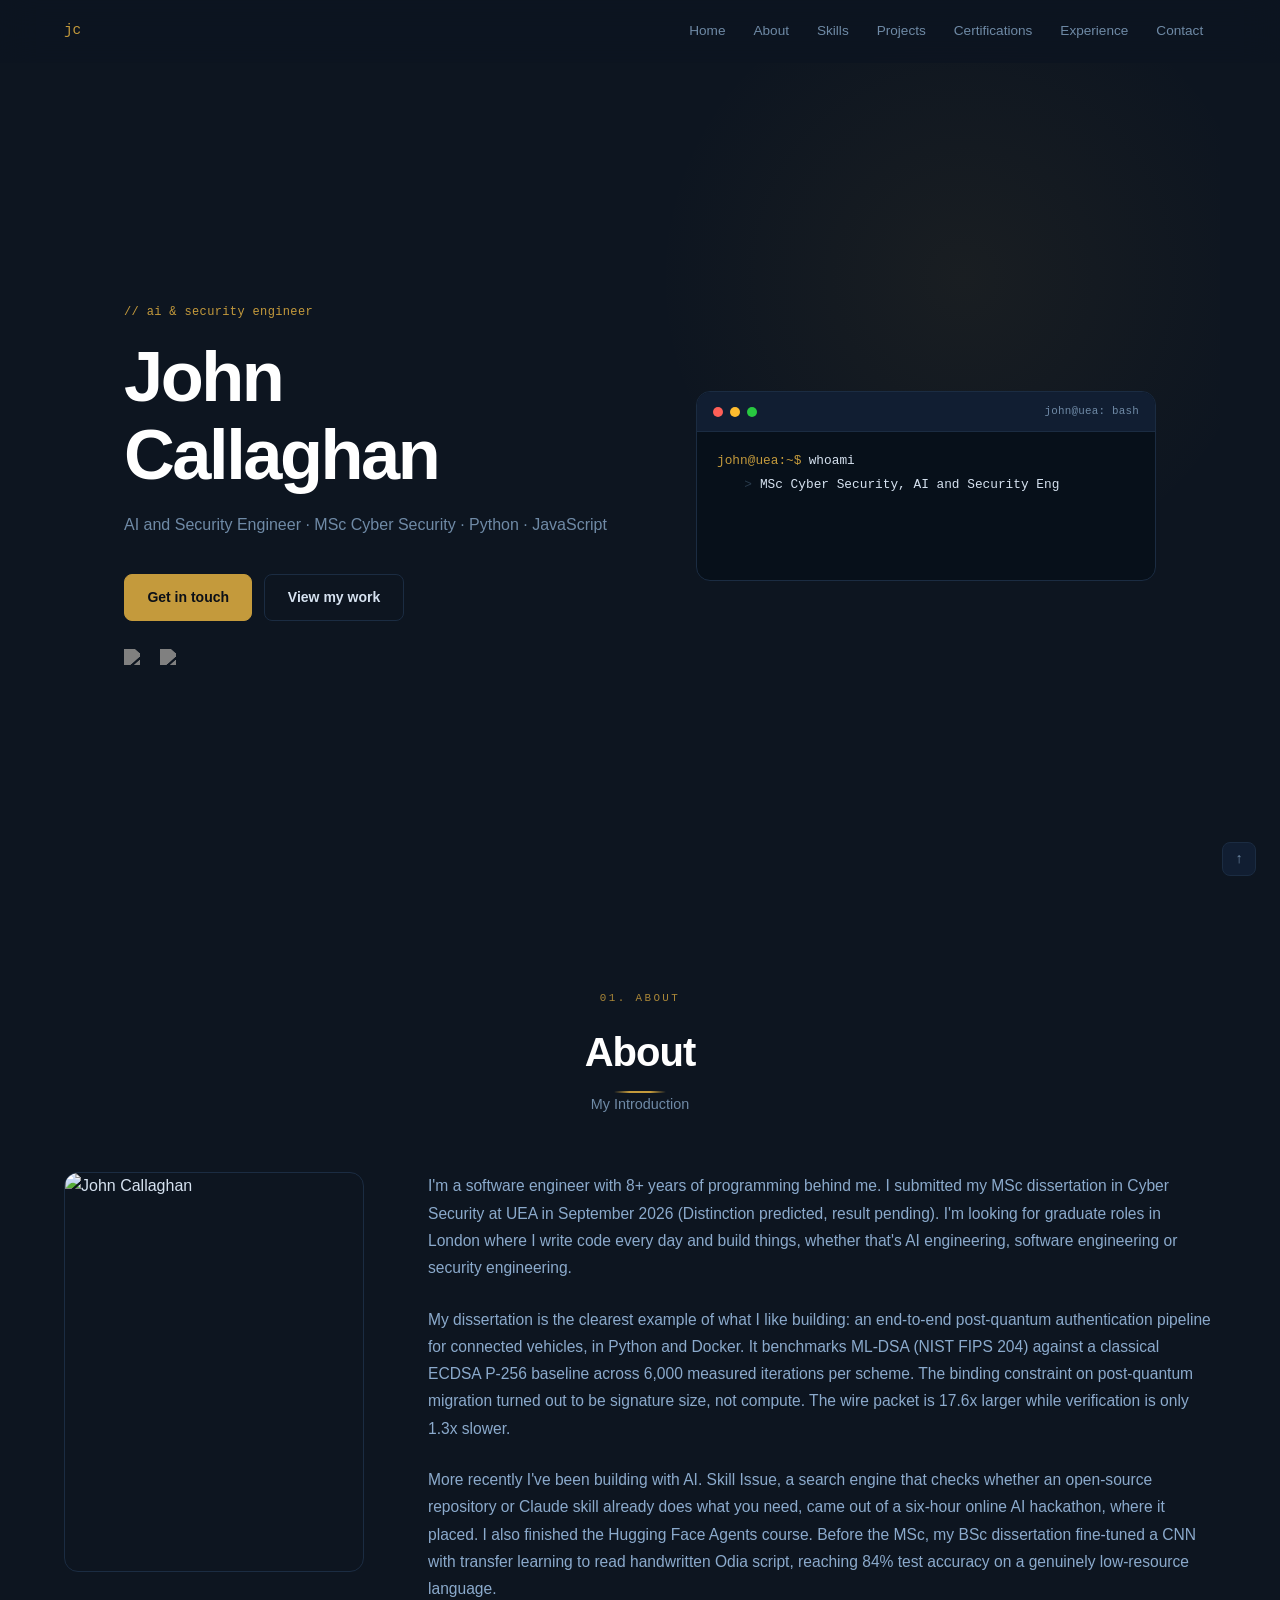
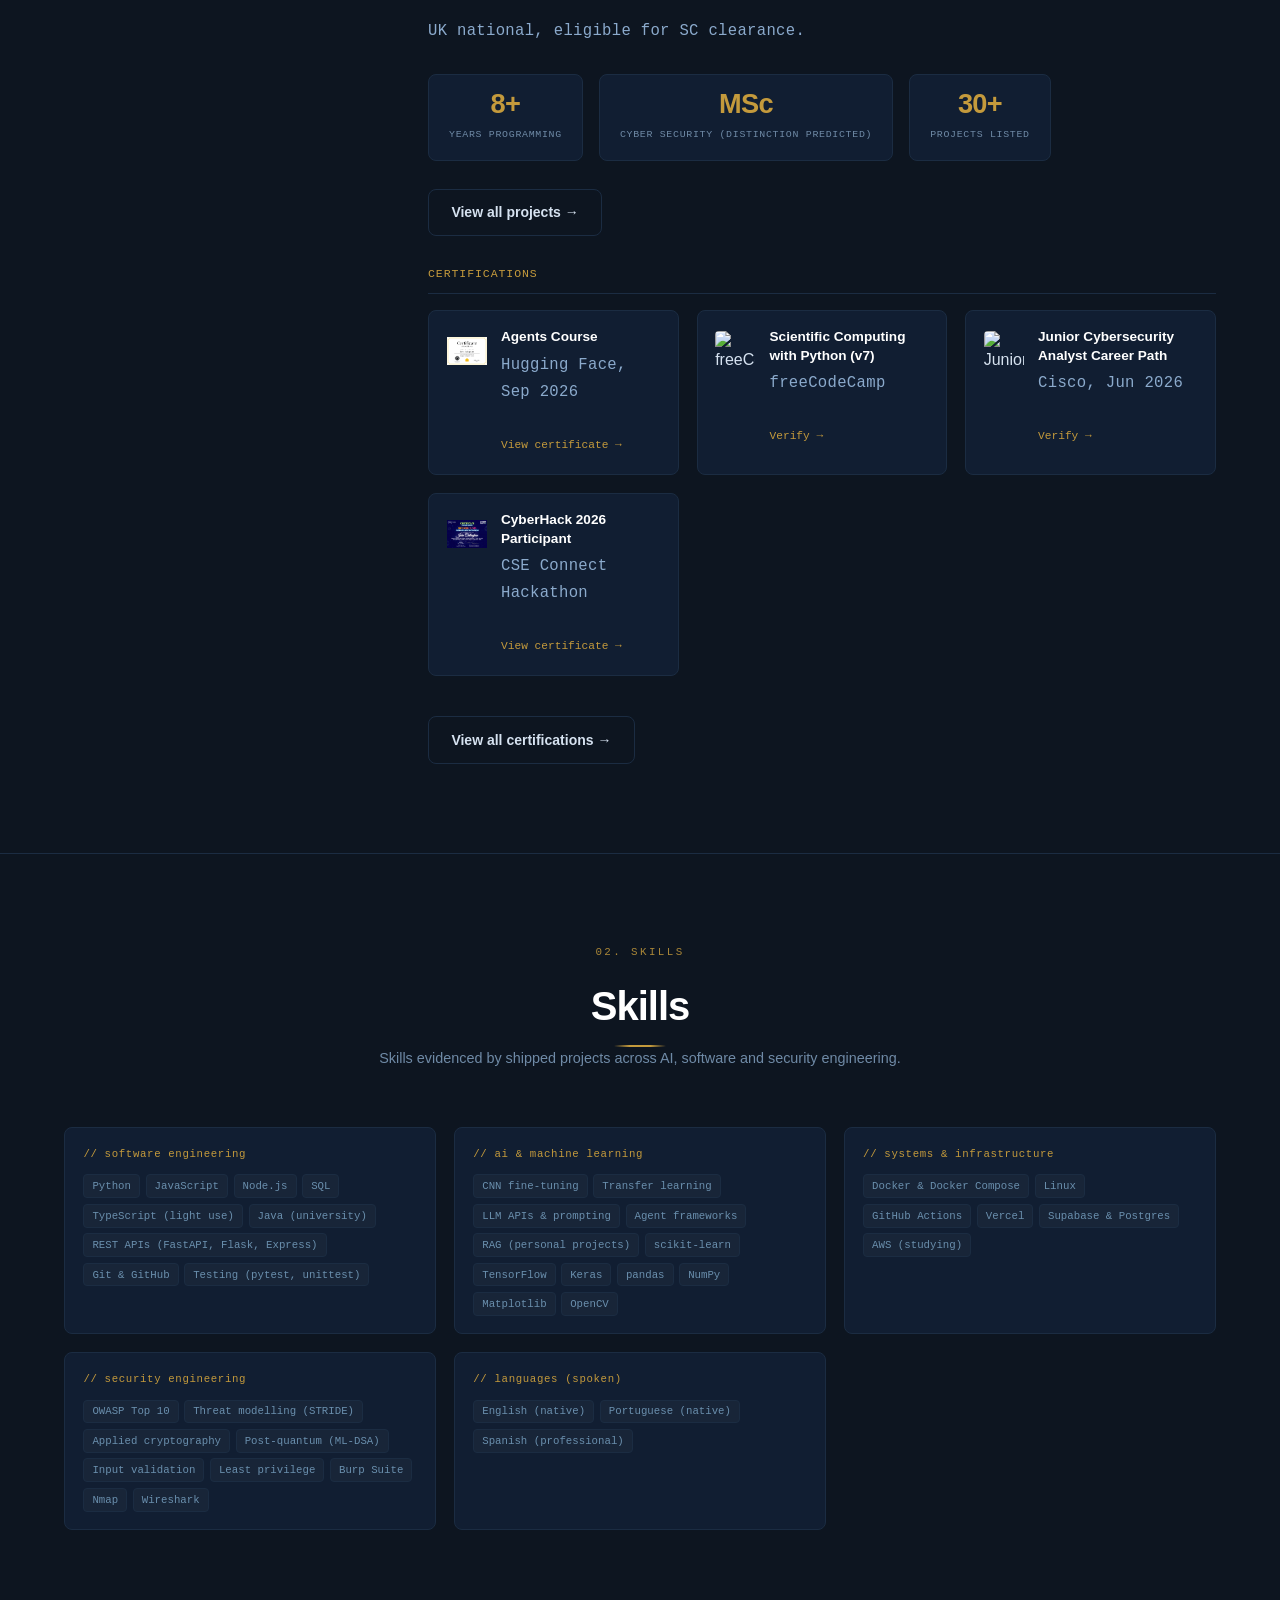
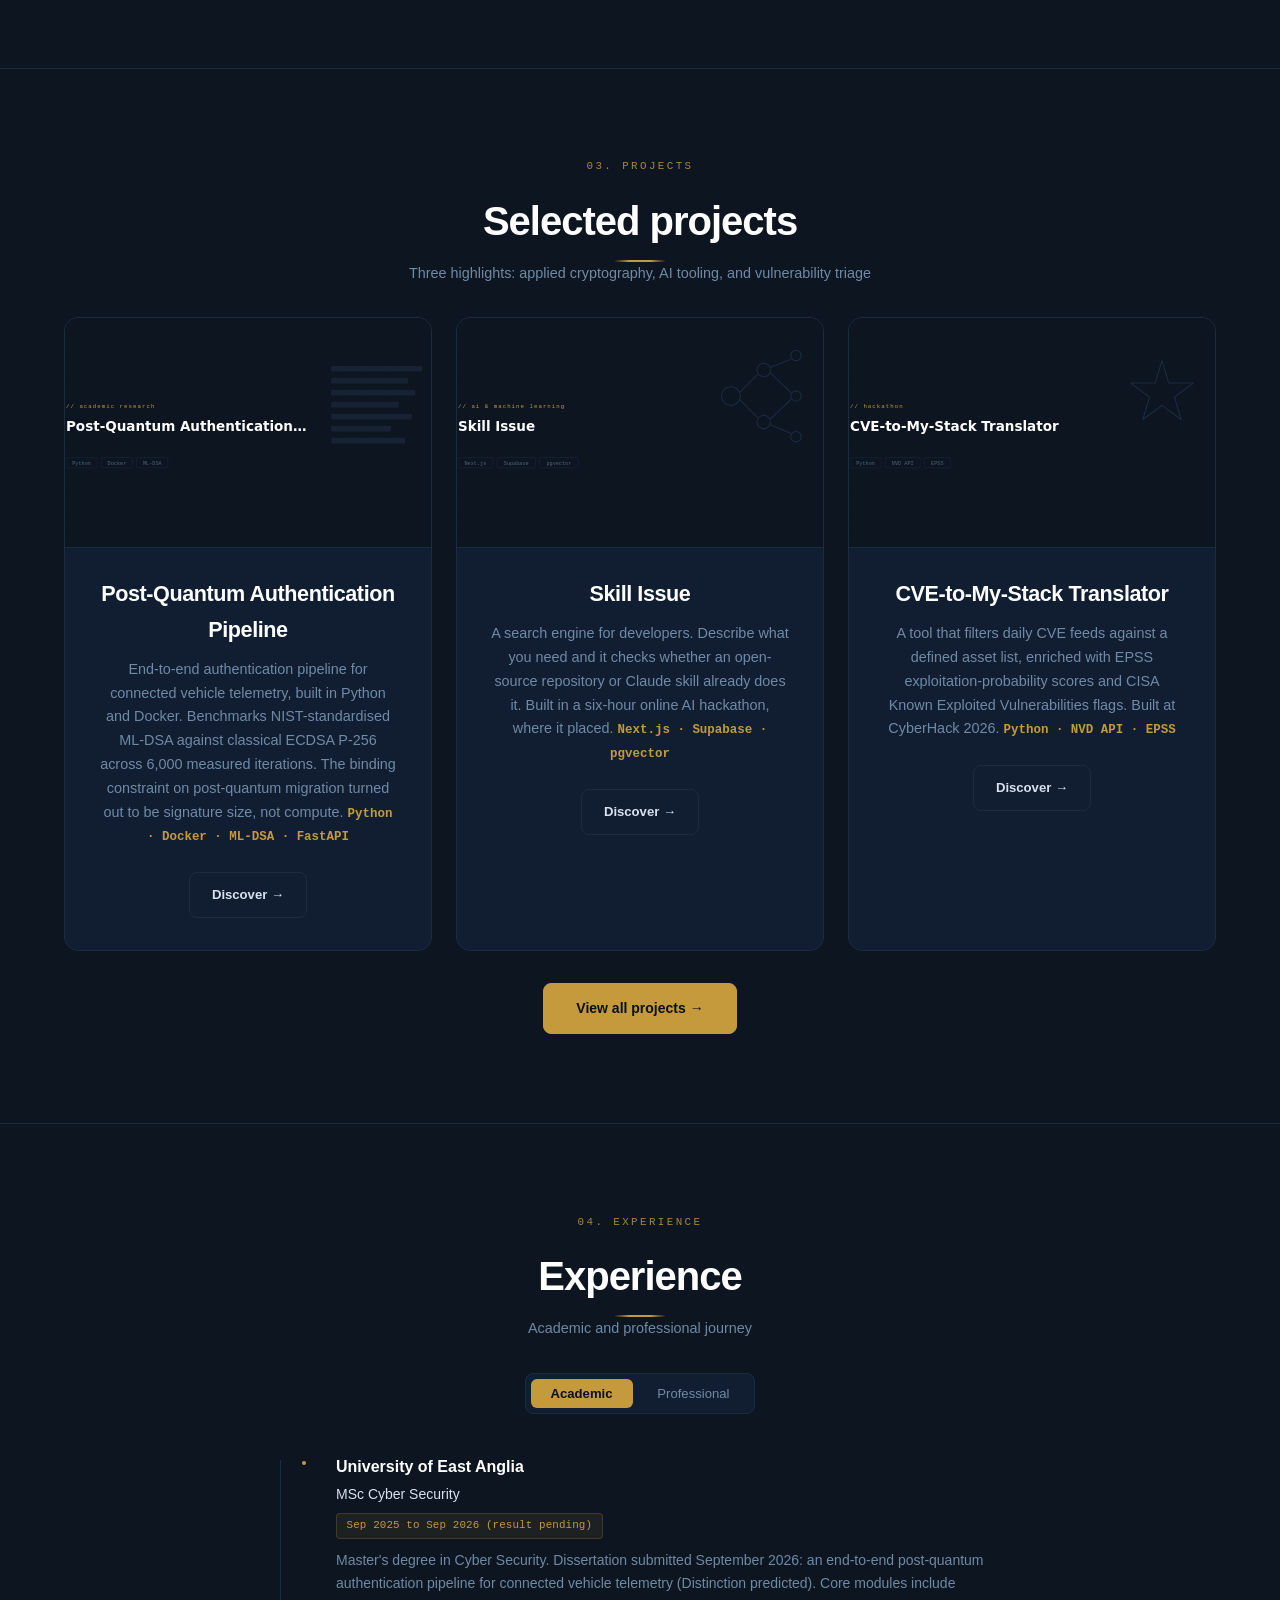
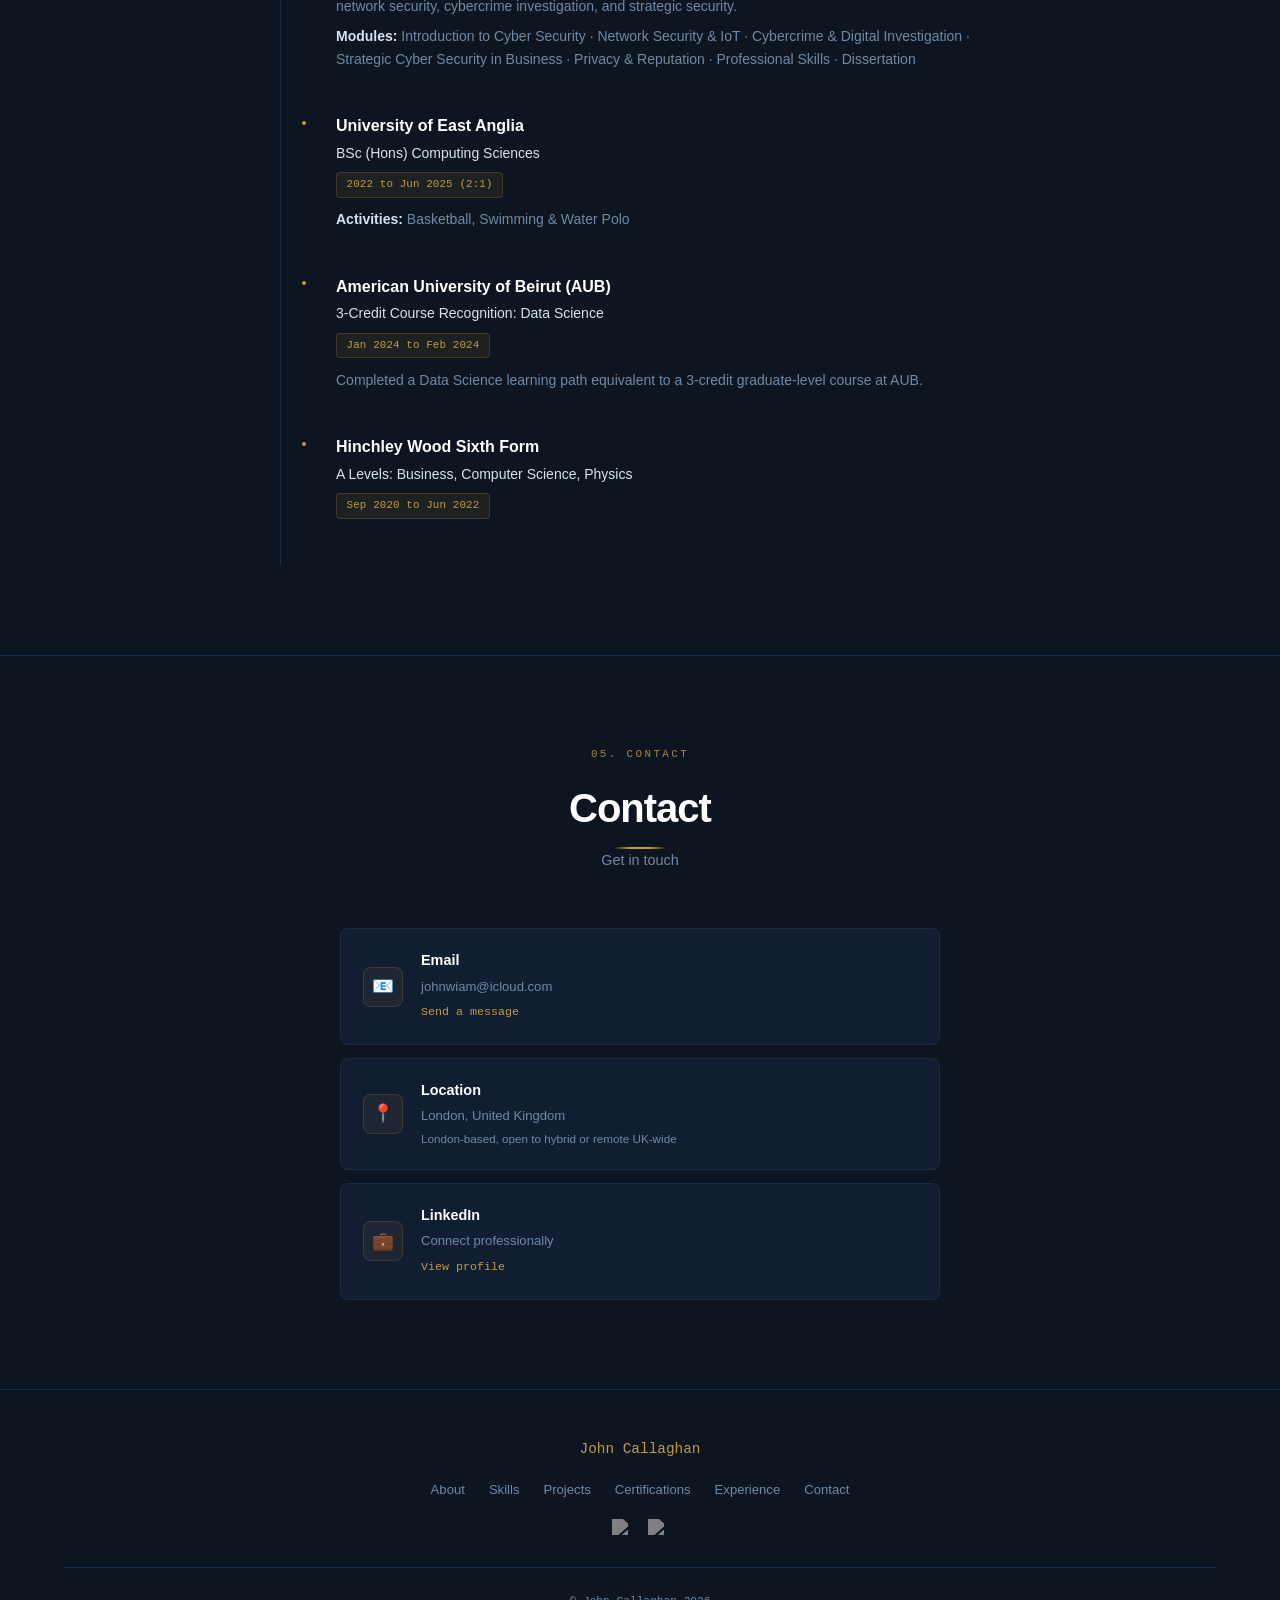
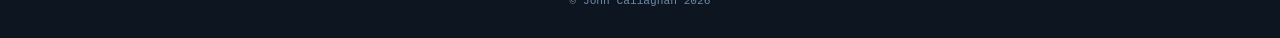
==== commit 2382f5df: "Restore the navy and amber animated design (V4 look) with updated content: AI and security positioni" ====
--- a/index.html
+++ b/index.html
@@ -2,285 +2,765 @@
 <html lang="en">
 <head>
   <meta charset="UTF-8" />
-  <meta name="viewport" content="width=device-width, initial-scale=1" />
-
-  <title>John Callaghan: Secure Software Engineer | MSc Cyber Security</title>
-  <meta name="description" content="Secure Software Engineer with an MSc in Cyber Security. 8+ years programming. Python, JavaScript, Docker. Targeting UK graduate software engineering roles." />
+  <meta name="viewport" content="width=device-width, initial-scale=1.0" />
+
+  <!-- Primary meta -->
+  <title>John Callaghan: AI and Security Engineer | MSc Cyber Security</title>
+  <meta name="description" content="AI and security engineer with an MSc in Cyber Security. 8+ years programming. Python, JavaScript, Docker. Looking for UK graduate roles building AI and software systems." />
   <meta name="author" content="John Callaghan" />
-  <meta name="theme-color" content="#FAFAF7" media="(prefers-color-scheme: light)" />
-  <meta name="theme-color" content="#111315" media="(prefers-color-scheme: dark)" />
-
+
+  <!-- Open Graph -->
   <meta property="og:type"        content="website" />
-  <meta property="og:title"       content="John Callaghan: Secure Software Engineer | MSc Cyber Security" />
-  <meta property="og:description" content="Secure Software Engineer with an MSc in Cyber Security. 8+ years programming. Python, JavaScript, Docker. Targeting UK graduate software engineering roles." />
+  <meta property="og:title"       content="John Callaghan: AI and Security Engineer | MSc Cyber Security" />
+  <meta property="og:description" content="AI and security engineer with an MSc in Cyber Security. 8+ years programming. Python, JavaScript, Docker. Looking for UK graduate roles building AI and software systems." />
+  <!-- TODO: John: upload assets/og-image.png (recommended 1200x630 screenshot of the site); this image 404s until you do -->
   <meta property="og:image"       content="https://john-w-callaghan.github.io/Website/assets/og-image.png" />
   <meta property="og:url"         content="https://john-w-callaghan.github.io/Website/" />
-  <meta name="twitter:card"       content="summary_large_image" />
-
-  <!-- Security headers, best effort via <meta> on GitHub Pages (no server config). There is no
-       inline script or style anywhere on the site, so the CSP needs no 'unsafe-inline'.
-       X-Content-Type-Options, Permissions-Policy and HSTS only work as real HTTP headers, so
-       they are deliberately not faked here. -->
+
+  <!-- Security headers: best-effort via meta tag (static GitHub Pages site, no server config
+       access). CSP keeps 'unsafe-inline' for script/style because the site's interactivity (nav,
+       scroll reveals, terminal animation, modal) lives in one inline <script> block and several
+       inline style="" attributes; a static site with no build step has no nonce/hash mechanism.
+       Tightening this further means moving all inline JS/CSS to external files first.
+       X-Content-Type-Options and Permissions-Policy are NOT included here because browsers only
+       honour them as real HTTP response headers, not <meta> tags: they'd be decorative and
+       wrongly imply protection that isn't there. Same applies to HSTS (Strict-Transport-Security),
+       which GitHub Pages sets automatically for github.io domains but can't be set via meta. -->
   <meta http-equiv="Content-Security-Policy"
-        content="default-src 'self'; img-src 'self' data: https://images.credly.com https://cdn.freecodecamp.org; font-src https://fonts.gstatic.com; style-src 'self' https://fonts.googleapis.com; script-src 'self'; object-src 'none'; base-uri 'self'; form-action 'none'" />
-  <meta name="referrer" content="strict-origin-when-cross-origin" />
-
+        content="default-src 'self'; img-src 'self' data: https://images.credly.com https://cdn.freecodecamp.org; font-src 'self' https://fonts.gstatic.com; style-src 'self' 'unsafe-inline' https://fonts.googleapis.com; script-src 'self' 'unsafe-inline'; base-uri 'self'; form-action 'self';" />
+  <meta http-equiv="Referrer-Policy" content="strict-origin-when-cross-origin" />
+
+  <!-- Fonts: Space Grotesk (display), Inter (body), JetBrains Mono (code). Loaded
+       non-blocking (preload + swap to stylesheet on load) so font CSS doesn't delay first
+       paint of the page's own text; noscript fallback covers JS-disabled cases. -->
   <link rel="preconnect" href="https://fonts.googleapis.com" />
   <link rel="preconnect" href="https://fonts.gstatic.com" crossorigin />
-  <link rel="stylesheet" href="https://fonts.googleapis.com/css2?family=IBM+Plex+Mono:wght@400;500&family=IBM+Plex+Sans:wght@400;500;600&family=Newsreader:opsz,wght@6..72,400;6..72,500&display=swap" />
-  <link rel="icon" href="favicon.svg" type="image/svg+xml" />
-  <link rel="stylesheet" href="site.css" />
+  <link rel="preload" as="style"
+        href="https://fonts.googleapis.com/css2?family=Inter:wght@400;500;600&family=JetBrains+Mono:wght@400;500&family=Space+Grotesk:wght@400;600;700&display=optional"
+        onload="this.onload=null;this.rel='stylesheet'" />
+  <noscript><link rel="stylesheet" href="https://fonts.googleapis.com/css2?family=Inter:wght@400;500;600&family=JetBrains+Mono:wght@400;500&family=Space+Grotesk:wght@400;600;700&display=optional" /></noscript>
+
+  <link rel="stylesheet" href="styles.css" />
 </head>
 <body>
-  <a class="skip-link" href="#main">Skip to content</a>
-
-  <header class="site-header">
-    <div class="wrap">
-      <a class="site-name" href="index.html" aria-current="page">John Callaghan</a>
-      <nav class="site-nav" aria-label="Main">
-        <ul>
-          <li><a href="projects.html">Projects</a></li>
-          <li><a href="certifications.html">Certifications</a></li>
-          <li><a href="#experience">Experience</a></li>
-          <li><a href="#contact">Contact</a></li>
-        </ul>
+
+  <!-- Scroll progress indicator -->
+  <div class="scroll-progress" id="scrollProgress" aria-hidden="true"></div>
+
+  <!-- Navbar -->
+  <nav class="navbar" role="navigation" aria-label="Main navigation">
+    <a href="#home" class="logo">jc</a>
+    <button class="hamburger" id="hamburger" aria-label="Toggle menu" aria-expanded="false">☰</button>
+    <ul class="nav-links" id="navLinks">
+      <li><a href="#home">Home</a></li>
+      <li><a href="#about">About</a></li>
+      <li><a href="#skills">Skills</a></li>
+      <li><a href="#projects">Projects</a></li>
+      <li><a href="certifications.html">Certifications</a></li>
+      <li><a href="#experience">Experience</a></li>
+      <li><a href="#contact">Contact</a></li>
+    </ul>
+  </nav>
+
+  <main>
+  <!-- ─── HERO ─────────────────────────────────────────────── -->
+  <section id="home" class="hero-section">
+
+    <div class="hero-text">
+      <span class="hero-eyebrow">// ai &amp; security engineer</span>
+
+      <h1>
+        <span class="name-reveal"><span>John</span></span><br>
+        <span class="name-reveal"><span>Callaghan</span></span>
+      </h1>
+
+      <p class="hero-position">
+        AI and Security Engineer &middot; MSc Cyber Security &middot; Python &middot; JavaScript
+      </p>
+
+      <div class="hero-buttons">
+        <a href="#contact" class="btn btn-primary">Get in touch</a>
+        <a href="#projects" class="btn btn-ghost">View my work</a>
+        <!-- TODO John: upload assets/John_Callaghan_CV.pdf, then uncomment (the file does not exist yet):
+        <a href="assets/John_Callaghan_CV.pdf" class="btn btn-ghost" target="_blank" rel="noopener noreferrer">Download CV</a> -->
+      </div>
+
+      <div class="social-icons hero-social" aria-label="Social links">
+        <a href="https://github.com/John-W-Callaghan" target="_blank" rel="noopener noreferrer" aria-label="GitHub">
+          <img src="assets/github.png" alt="GitHub" loading="lazy" />
+        </a>
+        <a href="https://www.linkedin.com/in/john-callaghan-35816b269" target="_blank" rel="noopener noreferrer" aria-label="LinkedIn">
+          <img src="assets/Linkedin.png" alt="LinkedIn" loading="lazy" />
+        </a>
+      </div>
+    </div>
+
+    <!-- Terminal signature element -->
+    <div class="hero-terminal"
+         role="img"
+         aria-label="Terminal showing: AI and Security Engineer, MSc Cyber Security, looking for UK graduate roles building AI and software systems">
+      <div class="terminal-chrome" aria-hidden="true">
+        <span class="dot dot-red"></span>
+        <span class="dot dot-yellow"></span>
+        <span class="dot dot-green"></span>
+        <span class="terminal-title">john@uea: bash</span>
+      </div>
+      <div class="terminal-body" aria-hidden="true">
+        <div class="terminal-line">
+          <span class="t-prompt">john@uea:~$</span>
+          <span id="termCmd" class="t-cmd"></span><span class="t-cursor" id="termCursor">▋</span>
+        </div>
+        <div id="termOutput"></div>
+      </div>
+    </div>
+
+  </section>
+
+  <!-- ─── ABOUT ────────────────────────────────────────────── -->
+  <section id="about" class="about-section">
+    <span class="section-eyebrow">01. About</span>
+    <h2 class="section-title" data-reveal="fade">About</h2>
+    <p class="section-subtitle">My Introduction</p>
+
+    <div class="about-content">
+      <div class="about-image" data-reveal="left">
+        <img src="assets/img2.png" alt="John Callaghan" loading="lazy" />
+      </div>
+
+      <div class="about-text" data-reveal="right">
+        <p>
+          I'm a software engineer with 8+ years of programming behind me. I submitted my MSc
+          dissertation in Cyber Security at UEA in September 2026 (Distinction predicted, result
+          pending). I'm looking for graduate roles in London where I write code every day and
+          build things, whether that's AI engineering, software engineering or security
+          engineering.
+        </p>
+        <p>
+          My dissertation is the clearest example of what I like building: an end-to-end
+          post-quantum authentication pipeline for connected vehicles, in Python and Docker. It
+          benchmarks ML-DSA (NIST FIPS 204) against a classical ECDSA P-256 baseline across 6,000
+          measured iterations per scheme. The binding constraint on post-quantum migration turned
+          out to be signature size, not compute. The wire packet is 17.6x larger while
+          verification is only 1.3x slower.
+        </p>
+        <p>
+          More recently I've been building with AI. Skill Issue, a search engine that checks
+          whether an open-source repository or Claude skill already does what you need, came out
+          of a six-hour online AI hackathon, where it placed. I also finished the Hugging Face
+          Agents course. Before the MSc, my BSc dissertation fine-tuned a CNN with transfer
+          learning to read handwritten Odia script, reaching 84% test accuracy on a genuinely
+          low-resource language.
+        </p>
+        <p class="clearance-line">UK national, eligible for SC clearance.</p>
+
+        <div class="about-stats">
+          <div><strong data-count="8" data-suffix="+">8+</strong><span>Years Programming</span></div>
+          <div><strong>MSc</strong><span>Cyber Security (Distinction predicted)</span></div>
+          <div><strong data-count="30" data-suffix="+">30+</strong><span>Projects Listed</span></div>
+        </div>
+
+        <a href="projects.html" class="btn btn-ghost">View all projects &rarr;</a>
+
+        <div class="cert-group about-certs">
+          <h3 class="cert-group-label">Certifications</h3>
+          <div class="cert-grid">
+
+            <div class="cert-card">
+              <img src="assets/HUGGINGFACE_AGENTS_CERT.webp" alt="Hugging Face Agents Course certificate" class="cert-card-logo" loading="lazy" />
+              <div class="cert-card-body">
+                <h4 class="cert-card-name">Agents Course</h4>
+                <p class="cert-card-meta">Hugging Face, Sep 2026</p>
+                <a href="assets/HUGGINGFACE_AGENTS_CERT.webp" target="_blank" rel="noopener noreferrer" class="cert-card-verify">View certificate &rarr;</a>
+              </div>
+            </div>
+
+            <div class="cert-card">
+              <img src="https://cdn.freecodecamp.org/platform/universal/fcc_primary.svg" alt="freeCodeCamp logo" class="cert-card-logo" loading="lazy" />
+              <div class="cert-card-body">
+                <h4 class="cert-card-name">Scientific Computing with Python (v7)</h4>
+                <p class="cert-card-meta">freeCodeCamp</p>
+                <a href="https://www.freecodecamp.org/certification/john-w-callaghan/scientific-computing-with-python-v7" target="_blank" rel="noopener noreferrer" class="cert-card-verify">Verify &rarr;</a>
+              </div>
+            </div>
+
+            <div class="cert-card">
+              <img src="https://images.credly.com/images/441578ec-c0f3-46cc-95fc-86b27e90cf4f/image.png" alt="Junior Cybersecurity Analyst Career Path badge" class="cert-card-logo" loading="lazy" />
+              <div class="cert-card-body">
+                <h4 class="cert-card-name">Junior Cybersecurity Analyst Career Path</h4>
+                <p class="cert-card-meta">Cisco, Jun 2026</p>
+                <a href="https://www.credly.com/badges/6f2cc0b5-8833-4fcd-ad7f-cf087b9b38b8" target="_blank" rel="noopener noreferrer" class="cert-card-verify">Verify &rarr;</a>
+              </div>
+            </div>
+
+            <div class="cert-card">
+              <img src="assets/HACKATHONCERT.png" alt="CyberHack 2026 certificate" class="cert-card-logo" loading="lazy" />
+              <div class="cert-card-body">
+                <h4 class="cert-card-name">CyberHack 2026 Participant</h4>
+                <p class="cert-card-meta">CSE Connect Hackathon</p>
+                <a href="assets/HACKATHONCERT.png" target="_blank" rel="noopener noreferrer" class="cert-card-verify">View certificate &rarr;</a>
+              </div>
+            </div>
+
+          </div>
+        </div>
+        <a href="certifications.html" class="btn btn-ghost">View all certifications &rarr;</a>
+      </div>
+    </div>
+  </section>
+
+  <!-- ─── SKILLS ───────────────────────────────────────────── -->
+  <section id="skills" class="skills-section">
+    <span class="section-eyebrow">02. Skills</span>
+    <h2 class="section-title" data-reveal="fade">Skills</h2>
+    <p class="section-subtitle">
+      Skills evidenced by shipped projects across AI, software and security engineering.
+    </p>
+
+    <div class="skills-core" data-reveal="up">
+
+      <div class="skills-grid">
+
+        <div class="skill-group">
+          <span class="skill-group-label">// software engineering</span>
+          <div class="skill-tags">
+            <span>Python</span>
+            <span>JavaScript</span>
+            <span>Node.js</span>
+            <span>SQL</span>
+            <span>TypeScript (light use)</span>
+            <span>Java (university)</span>
+            <span>REST APIs (FastAPI, Flask, Express)</span>
+            <span>Git &amp; GitHub</span>
+            <span>Testing (pytest, unittest)</span>
+          </div>
+        </div>
+
+        <div class="skill-group">
+          <span class="skill-group-label">// ai &amp; machine learning</span>
+          <div class="skill-tags">
+            <span>CNN fine-tuning</span>
+            <span>Transfer learning</span>
+            <span>LLM APIs &amp; prompting</span>
+            <span>Agent frameworks</span>
+            <span>RAG (personal projects)</span>
+            <span>scikit-learn</span>
+            <span>TensorFlow</span>
+            <span>Keras</span>
+            <span>pandas</span>
+            <span>NumPy</span>
+            <span>Matplotlib</span>
+            <span>OpenCV</span>
+          </div>
+        </div>
+
+        <div class="skill-group">
+          <span class="skill-group-label">// systems &amp; infrastructure</span>
+          <div class="skill-tags">
+            <span>Docker &amp; Docker Compose</span>
+            <span>Linux</span>
+            <span>GitHub Actions</span>
+            <span>Vercel</span>
+            <span>Supabase &amp; Postgres</span>
+            <span>AWS (studying)</span>
+          </div>
+        </div>
+
+        <div class="skill-group">
+          <span class="skill-group-label">// security engineering</span>
+          <div class="skill-tags">
+            <span>OWASP Top 10</span>
+            <span>Threat modelling (STRIDE)</span>
+            <span>Applied cryptography</span>
+            <span>Post-quantum (ML-DSA)</span>
+            <span>Input validation</span>
+            <span>Least privilege</span>
+            <span>Burp Suite</span>
+            <span>Nmap</span>
+            <span>Wireshark</span>
+          </div>
+        </div>
+
+        <div class="skill-group">
+          <span class="skill-group-label">// languages (spoken)</span>
+          <div class="skill-tags">
+            <span>English (native)</span>
+            <span>Portuguese (native)</span>
+            <span>Spanish (professional)</span>
+          </div>
+        </div>
+
+      </div>
+    </div>
+
+  </section>
+
+  <!-- ─── PROJECTS (carousel) ──────────────────────────────── -->
+  <section id="projects" class="projects-section">
+    <span class="section-eyebrow">03. Projects</span>
+    <h2 class="section-title" data-reveal="fade">Selected projects</h2>
+    <p class="section-subtitle">Three highlights: applied cryptography, AI tooling, and vulnerability triage</p>
+
+    <div class="project-grid" data-reveal="up">
+
+      <!-- MSc Dissertation: PQC -->
+      <div class="carousel-card">
+        <img id="feat-0" alt="Post-Quantum Authentication Pipeline for Connected Vehicles">
+        <div class="carousel-card-body">
+          <h3>Post-Quantum Authentication Pipeline</h3>
+          <p>End-to-end authentication pipeline for connected vehicle telemetry, built in Python and Docker. Benchmarks NIST-standardised ML-DSA against classical ECDSA P-256 across 6,000 measured iterations. The binding constraint on post-quantum migration turned out to be signature size, not compute. <strong style="color:#C49A3C;font-family:'JetBrains Mono',monospace;font-size:0.78rem;">Python &middot; Docker &middot; ML-DSA &middot; FastAPI</strong></p>
+          <a href="projects.html" class="btn btn-ghost" style="font-size:0.82rem;">Discover &rarr;</a>
+        </div>
+      </div>
+
+      <!-- Skill Issue -->
+      <div class="carousel-card">
+        <img id="feat-1" alt="Skill Issue developer search engine">
+        <div class="carousel-card-body">
+          <h3>Skill Issue</h3>
+          <p>A search engine for developers. Describe what you need and it checks whether an open-source repository or Claude skill already does it. Built in a six-hour online AI hackathon, where it placed. <strong style="color:#C49A3C;font-family:'JetBrains Mono',monospace;font-size:0.78rem;">Next.js &middot; Supabase &middot; pgvector</strong></p>
+          <a href="projects.html" class="btn btn-ghost" style="font-size:0.82rem;">Discover &rarr;</a>
+        </div>
+      </div>
+
+      <!-- CVE Tool -->
+      <div class="carousel-card">
+        <img id="feat-2" alt="CVE-to-My-Stack Translator">
+        <div class="carousel-card-body">
+          <h3>CVE-to-My-Stack Translator</h3>
+          <p>A tool that filters daily CVE feeds against a defined asset list, enriched with EPSS exploitation-probability scores and CISA Known Exploited Vulnerabilities flags. Built at CyberHack 2026. <strong style="color:#C49A3C;font-family:'JetBrains Mono',monospace;font-size:0.78rem;">Python &middot; NVD API &middot; EPSS</strong></p>
+          <a href="projects.html" class="btn btn-ghost" style="font-size:0.82rem;">Discover &rarr;</a>
+        </div>
+      </div>
+
+    </div>
+
+    <div class="view-all-wrapper">
+      <a href="projects.html" class="btn btn-project">View all projects &rarr;</a>
+    </div>
+  </section>
+
+  <!-- ─── EXPERIENCE ───────────────────────────────────────── -->
+  <section id="experience" class="experience-section">
+    <span class="section-eyebrow">04. Experience</span>
+    <h2 class="section-title" data-reveal="fade">Experience</h2>
+    <p class="section-subtitle">Academic and professional journey</p>
+
+    <div style="max-width:760px; margin:0 auto;">
+      <div class="experience-toggle">
+        <button id="academicBtn"      class="toggle-btn active">Academic</button>
+        <button id="professionalBtn"  class="toggle-btn">Professional</button>
+      </div>
+
+      <!-- Academic Timeline -->
+      <div id="academicTimeline" class="timeline show">
+
+        <div class="timeline-item">
+          <h3>University of East Anglia</h3>
+          <p>MSc Cyber Security</p>
+          <span>Sep 2025 to Sep 2026 (result pending)</span>
+          <p>Master's degree in Cyber Security. Dissertation submitted September 2026: an
+          end-to-end post-quantum authentication pipeline for connected vehicle telemetry
+          (Distinction predicted). Core modules include network security, cybercrime
+          investigation, and strategic security.</p>
+          <p><strong>Modules:</strong> Introduction to Cyber Security · Network Security &amp; IoT ·
+          Cybercrime &amp; Digital Investigation · Strategic Cyber Security in Business ·
+          Privacy &amp; Reputation · Professional Skills · Dissertation</p>
+        </div>
+
+        <div class="timeline-item">
+          <h3>University of East Anglia</h3>
+          <p>BSc (Hons) Computing Sciences</p>
+          <span>2022 to Jun 2025 (2:1)</span>
+          <p><strong>Activities:</strong> Basketball, Swimming &amp; Water Polo</p>
+        </div>
+
+        <div class="timeline-item">
+          <h3>American University of Beirut (AUB)</h3>
+          <p>3-Credit Course Recognition: Data Science</p>
+          <span>Jan 2024 to Feb 2024</span>
+          <p>Completed a Data Science learning path equivalent to a 3-credit graduate-level course
+          at AUB.</p>
+        </div>
+
+        <div class="timeline-item">
+          <h3>Hinchley Wood Sixth Form</h3>
+          <p>A Levels: Business, Computer Science, Physics</p>
+          <span>Sep 2020 to Jun 2022</span>
+        </div>
+
+      </div>
+
+      <!-- Professional Timeline -->
+      <div id="professionalTimeline" class="timeline">
+
+        <div class="timeline-item">
+          <h3>Computing Sales Colleague</h3>
+          <p>Currys</p>
+          <span>Oct 2025 to Present</span>
+          <p>Technical sales in computing. I match laptops, phones and tablets to what customers
+          actually need, and explain chipsets, on-device AI and connectivity in plain language.
+          Selected to represent HP and then Qualcomm Snapdragon within the computing team.</p>
+        </div>
+
+        <div class="timeline-item">
+          <h3>Interactive Segmentation Tool Developer (Research Intern)</h3>
+          <p>University of East Anglia, School of Computing Sciences</p>
+          <span>Summer 2024 (6 weeks)</span>
+          <p>EPSRC-funded research project on automated catheter detection in chest X-ray
+          sequences, working with a PhD student. I built a Tkinter labelling tool and used it to
+          label training data, then fine-tuned a pre-trained CNN on that data.</p>
+        </div>
+
+      </div>
+    </div>
+  </section>
+
+  <!-- ─── CONTACT ──────────────────────────────────────────── -->
+  <section id="contact" class="contact-section">
+    <span class="section-eyebrow">05. Contact</span>
+    <h2 class="section-title" data-reveal="fade">Contact</h2>
+    <p class="section-subtitle">Get in touch</p>
+
+    <div class="contact-container">
+
+      <div class="contact-item">
+        <span class="icon" aria-hidden="true">📧</span>
+        <div>
+          <h3>Email</h3>
+          <p>johnwiam@icloud.com</p>
+          <a href="mailto:johnwiam@icloud.com" class="contact-link">Send a message</a>
+        </div>
+      </div>
+
+      <div class="contact-item">
+        <span class="icon" aria-hidden="true">📍</span>
+        <div>
+          <h3>Location</h3>
+          <p>London, United Kingdom</p>
+          <p class="contact-secondary">London-based, open to hybrid or remote UK-wide</p>
+        </div>
+      </div>
+
+      <div class="contact-item">
+        <span class="icon" aria-hidden="true">💼</span>
+        <div>
+          <h3>LinkedIn</h3>
+          <p>Connect professionally</p>
+          <a href="https://www.linkedin.com/in/john-callaghan-35816b269"
+             target="_blank" rel="noopener noreferrer" class="contact-link">View profile</a>
+        </div>
+      </div>
+
+    </div>
+  </section>
+  </main>
+
+  <!-- ─── FOOTER ───────────────────────────────────────────── -->
+  <footer class="site-footer">
+    <div class="footer-content">
+      <span class="footer-logo">John Callaghan</span>
+      <nav class="footer-nav" aria-label="Footer navigation">
+        <a href="#about">About</a>
+        <a href="#skills">Skills</a>
+        <a href="#projects">Projects</a>
+        <a href="certifications.html">Certifications</a>
+        <a href="#experience">Experience</a>
+        <a href="#contact">Contact</a>
       </nav>
-    </div>
-  </header>
-
-  <main id="main">
-    <div class="wrap">
-
-      <section class="intro" aria-labelledby="intro-name">
-        <img class="intro-photo" src="assets/img2.png" alt="Portrait of John Callaghan" width="168" height="210" />
-        <h1 id="intro-name">John Callaghan</h1>
-        <p class="lead">
-          Secure software engineer finishing an MSc in Cyber Security at the University of East
-          Anglia. I build in Python and JavaScript, with security as my specialism.
-        </p>
-        <p class="availability">Available from September 2026 for graduate software engineering roles in the UK.</p>
-        <div class="intro-actions">
-          <a class="button" href="mailto:johnwiam@icloud.com">Email me</a>
-          <a href="https://github.com/John-W-Callaghan" rel="noopener noreferrer">GitHub</a>
-          <a href="https://www.linkedin.com/in/john-callaghan-35816b269" rel="noopener noreferrer">LinkedIn</a>
-          <!-- TODO John: upload assets/John_Callaghan_CV.pdf, then uncomment:
-          <a href="assets/John_Callaghan_CV.pdf">CV (PDF)</a> -->
-        </div>
-      </section>
-
-      <section class="section" id="about" aria-labelledby="about-h">
-        <h2 id="about-h">About</h2>
-        <div class="section-body">
-          <p>
-            I'm a software engineer with 8+ years of programming behind me, finishing an MSc in
-            Cyber Security at UEA (Distinction predicted, September 2026). I'm targeting graduate
-            software engineering roles in London. Long term I want to specialise into application
-            and product security engineering, but I want two or three years of proper SWE
-            experience first.
-          </p>
-          <p>
-            The MSc dissertation is the clearest example of the kind of thing I like building. It's
-            an end-to-end post-quantum authentication pipeline for connected vehicles, in Python and
-            Docker, with ML-DSA (NIST FIPS 204) benchmarked against a classical ECDSA P-256 baseline
-            across 6,000 measured iterations per scheme. Every architectural decision traced back to
-            a STRIDE threat model, and it turned out the binding constraint on post-quantum
-            migration isn't compute, it's signature size. The wire packet is 17.6x larger while
-            verification is only 1.3x slower.
-          </p>
-          <p>
-            Before the MSc, my BSc dissertation trained a CNN with transfer learning to read
-            handwritten Odia script and hit 84% test accuracy on what's a genuinely low-resource
-            language. Outside coursework I built a CVE triage tool at CyberHack 2026 that filters
-            the daily NVD feed against a defined asset list and enriches results with EPSS
-            exploitation-probability scores and CISA known-exploited flags. And as a taught-module
-            project I OWASP-hardened a full-stack Node.js/PostgreSQL web app: parameterised queries,
-            input sanitisation, CSRF tokens, secure session handling, and least-privilege database
-            access, from the ground up.
-          </p>
-          <p class="note">UK national, eligible for SC clearance.</p>
-        </div>
-      </section>
-
-      <section class="section" id="work" aria-labelledby="work-h">
-        <h2 id="work-h">Selected work</h2>
-        <div class="section-body">
-          <ul class="rows">
-            <li>
-              <h3 class="row-title"><a href="projects.html#pqc-dissertation">Post-quantum authentication pipeline</a></h3>
-              <p class="row-text">
-                End-to-end authentication pipeline for connected vehicle telemetry. Benchmarks
-                NIST-standardised ML-DSA against classical ECDSA P-256 across 6,000 measured
-                iterations. The binding constraint on post-quantum migration turned out to be
-                signature size, not compute.
-              </p>
-              <p class="row-meta">Python, Docker, ML-DSA, FastAPI · MSc dissertation</p>
-              <p class="row-links">
-                <a href="https://github.com/John-W-Callaghan/Post-quantumn-Encryption" rel="noopener noreferrer">Source on GitHub</a>
-              </p>
-            </li>
-            <li>
-              <h3 class="row-title"><a href="projects.html#cve-translator">CVE-to-My-Stack Translator</a></h3>
-              <p class="row-text">
-                Filters daily CVE feeds against a defined asset list, enriched with EPSS
-                exploitation-probability scores and CISA Known Exploited Vulnerabilities flags.
-              </p>
-              <p class="row-meta">Python, NVD API, EPSS · CyberHack 2026</p>
-              <p class="row-links">
-                <a href="https://github.com/John-W-Callaghan/Hackathon-2026" rel="noopener noreferrer">Source on GitHub</a>
-              </p>
-            </li>
-            <li>
-              <h3 class="row-title"><a href="projects.html#owasp-web-app">OWASP-hardened web application</a></h3>
-              <p class="row-text">
-                Full-stack Node.js and PostgreSQL application hardened against the OWASP Top 10:
-                parameterised queries, CSRF tokens, secure session handling, and least-privilege
-                database access. Packaged in Docker.
-              </p>
-              <p class="row-meta">Node.js, Express, PostgreSQL, Docker · Taught module</p>
-            </li>
-          </ul>
-          <a class="more" href="projects.html">All projects</a>
-        </div>
-      </section>
-
-      <section class="section" id="skills" aria-labelledby="skills-h">
-        <h2 id="skills-h">Skills</h2>
-        <div class="section-body">
-          <dl class="skills">
-            <div>
-              <dt>Software engineering</dt>
-              <dd>Python, JavaScript, Java, C, C++, SQL, Node.js, data structures and algorithms, REST APIs, Git and GitHub workflows, unit and integration testing, code review, Agile, clean code</dd>
-            </div>
-            <div>
-              <dt>Systems and infrastructure</dt>
-              <dd>Docker, Linux, Bash, CI/CD concepts, AWS (in progress), distributed systems fundamentals, microservices patterns</dd>
-            </div>
-            <div>
-              <dt>Security engineering</dt>
-              <dd>OWASP Top 10, secure SDLC, threat modelling (STRIDE), cryptography implementation, post-quantum (ML-DSA), session hardening, input validation, least privilege</dd>
-            </div>
-            <div>
-              <dt>Data and ML</dt>
-              <dd>pandas, NumPy, Matplotlib, scikit-learn, TensorFlow, Keras, CNNs</dd>
-            </div>
-            <div>
-              <dt>Spoken languages</dt>
-              <dd>English (native), Portuguese (native), Spanish (professional)</dd>
-            </div>
-          </dl>
-        </div>
-      </section>
-
-      <section class="section" id="experience" aria-labelledby="experience-h">
-        <h2 id="experience-h">Experience</h2>
-        <div class="section-body">
-          <h3 class="subhead">Work</h3>
-          <ul class="rows dated">
-            <li>
-              <p class="when">Jan 2026 – now</p>
-              <div>
-                <h4>Sales Experience Specialist, Qualcomm (Snapdragon)</h4>
-                <p class="org">Currys, London</p>
-                <p class="row-text">Translate technical product detail (chipsets, on-device AI, connectivity) into plain-language guidance for non-technical customers.</p>
-              </div>
-            </li>
-            <li>
-              <p class="when">Oct – Dec 2025</p>
-              <div>
-                <h4>Sales Experience Specialist, HP</h4>
-                <p class="org">Currys, London</p>
-                <p class="row-text">Explained technical specifications and use-case trade-offs to non-technical customers to help them choose the right device.</p>
-              </div>
-            </li>
-            <li>
-              <p class="when">Summer 2024</p>
-              <div>
-                <h4>Interactive Segmentation Tool Developer (Intern)</h4>
-                <p class="org">University of East Anglia, School of Computing Sciences</p>
-                <p class="row-text">Contributed to an EPSRC research project building a semi-automated GUI for labelling medical X-ray image segmentation data using pre-trained deep learning models. Enhanced skills in Python, computer vision, and model adaptation. Developed an interactive interface and validated segmentation outputs for research-grade accuracy.</p>
-              </div>
-            </li>
-          </ul>
-
-          <h3 class="subhead">Education</h3>
-          <ul class="rows dated">
-            <li>
-              <p class="when">2025 – Sep 2026</p>
-              <div>
-                <h4>MSc Cyber Security</h4>
-                <p class="org">University of East Anglia · expected September 2026</p>
-                <p class="row-text">Core modules include network security, cybercrime investigation, and strategic security, building the theoretical grounding behind the systems I design and secure in my own projects.</p>
-                <p class="row-meta">Introduction to Cyber Security, Network Security &amp; IoT, Cybercrime &amp; Digital Investigation, Strategic Cyber Security in Business, Privacy &amp; Reputation, Professional Skills, Dissertation</p>
-              </div>
-            </li>
-            <li>
-              <p class="when">2022 – Jun 2025</p>
-              <div>
-                <h4>BSc (Hons) Computing Sciences</h4>
-                <p class="org">University of East Anglia</p>
-                <p class="row-text">Activities: basketball, swimming and water polo.</p>
-              </div>
-            </li>
-            <li>
-              <p class="when">Jan – Feb 2024</p>
-              <div>
-                <h4>Data Science, 3-credit course recognition</h4>
-                <p class="org">American University of Beirut</p>
-                <p class="row-text">Completed a Data Science learning path equivalent to a 3-credit graduate-level course at AUB.</p>
-              </div>
-            </li>
-            <li>
-              <p class="when">2020 – 2022</p>
-              <div>
-                <h4>A Levels: Business, Computer Science, Physics</h4>
-                <p class="org">Hinchley Wood Sixth Form</p>
-              </div>
-            </li>
-          </ul>
-        </div>
-      </section>
-
-      <section class="section" id="certifications" aria-labelledby="certs-h">
-        <h2 id="certs-h">Certifications</h2>
-        <div class="section-body">
-          <ul class="rows">
-            <li>
-              <h3 class="row-title">SEC1 Certified</h3>
-              <p class="row-meta">TryHackMe · Jun 2026 · 630 / 455 pass mark, first attempt · <a href="https://tryhackme.com/p/JohnCallaghan" rel="noopener noreferrer">Profile</a></p>
-            </li>
-            <li>
-              <h3 class="row-title">Junior Cybersecurity Analyst Career Path</h3>
-              <p class="row-meta">Cisco · Jun 2026 · <a href="https://www.credly.com/badges/6f2cc0b5-8833-4fcd-ad7f-cf087b9b38b8" rel="noopener noreferrer">Verify on Credly</a></p>
-            </li>
-            <li>
-              <h3 class="row-title">Scientific Computing with Python (v7)</h3>
-              <p class="row-meta">freeCodeCamp · <a href="https://www.freecodecamp.org/certification/john-w-callaghan/scientific-computing-with-python-v7" rel="noopener noreferrer">Verify</a></p>
-            </li>
-          </ul>
-          <a class="more" href="certifications.html">All certifications</a>
-        </div>
-      </section>
-
-      <section class="section" id="contact" aria-labelledby="contact-h">
-        <h2 id="contact-h">Contact</h2>
-        <div class="section-body">
-          <a class="contact-email" href="mailto:johnwiam@icloud.com">johnwiam@icloud.com</a>
-          <p class="note">London-based, open to hybrid or remote UK-wide.</p>
-        </div>
-      </section>
-
-    </div>
-  </main>
-
-  <footer class="site-footer">
-    <div class="wrap">
-      <p>© 2026 John Callaghan</p>
-      <ul>
-        <li><a href="https://github.com/John-W-Callaghan" rel="noopener noreferrer">GitHub</a></li>
-        <li><a href="https://www.linkedin.com/in/john-callaghan-35816b269" rel="noopener noreferrer">LinkedIn</a></li>
-        <li><a href="mailto:johnwiam@icloud.com">Email</a></li>
-      </ul>
-    </div>
+      <div class="social-icons">
+        <a href="https://github.com/John-W-Callaghan"
+           target="_blank" rel="noopener noreferrer" aria-label="GitHub">
+          <img src="assets/github.png" alt="GitHub" loading="lazy" />
+        </a>
+        <a href="https://www.linkedin.com/in/john-callaghan-35816b269"
+           target="_blank" rel="noopener noreferrer" aria-label="LinkedIn">
+          <img src="assets/Linkedin.png" alt="LinkedIn" loading="lazy" />
+        </a>
+      </div>
+    </div>
+    <p class="footer-copy">&copy; John Callaghan 2026</p>
   </footer>
+
+  <a href="#home" class="scroll-top" aria-label="Back to top">&uarr;</a>
+
+  <script>
+    /* ─── Smooth scroll ───────────────────────────────────── */
+    document.querySelectorAll('a[href^="#"]').forEach(a => {
+      a.addEventListener('click', e => {
+        e.preventDefault();
+        const id = a.getAttribute('href');
+        if (id === '#') return;
+        const el = document.querySelector(id);
+        if (el) el.scrollIntoView({ behavior: 'smooth' });
+      });
+    });
+
+    /* ─── Mobile nav ──────────────────────────────────────── */
+    const hamburger = document.getElementById('hamburger');
+    const navLinks  = document.getElementById('navLinks');
+    if (hamburger && navLinks) {
+      hamburger.addEventListener('click', () => {
+        const open = navLinks.classList.toggle('open');
+        hamburger.setAttribute('aria-expanded', open);
+      });
+    }
+
+    /* ─── Scroll handlers: single rAF-throttled listener ──── */
+    const navbar      = document.querySelector('.navbar');
+    const progressBar = document.getElementById('scrollProgress');
+    let scrollPending = false;
+
+    function onScroll() {
+      const y     = window.scrollY;
+      const total = document.documentElement.scrollHeight - window.innerHeight;
+      navbar.classList.toggle('scrolled', y > 10);
+      if (progressBar) progressBar.style.width = (total > 0 ? (y / total) * 100 : 0) + '%';
+      scrollPending = false;
+    }
+
+    window.addEventListener('scroll', () => {
+      if (!scrollPending) { scrollPending = true; requestAnimationFrame(onScroll); }
+    }, { passive: true });
+
+    /* ─── Experience toggle ───────────────────────────────── */
+    const academicBtn          = document.getElementById('academicBtn');
+    const professionalBtn      = document.getElementById('professionalBtn');
+    const academicTimeline     = document.getElementById('academicTimeline');
+    const professionalTimeline = document.getElementById('professionalTimeline');
+
+    if (academicBtn && professionalBtn) {
+      academicBtn.addEventListener('click', () => {
+        academicBtn.classList.add('active');
+        professionalBtn.classList.remove('active');
+        academicTimeline.classList.add('show');
+        professionalTimeline.classList.remove('show');
+      });
+      professionalBtn.addEventListener('click', () => {
+        professionalBtn.classList.add('active');
+        academicBtn.classList.remove('active');
+        professionalTimeline.classList.add('show');
+        academicTimeline.classList.remove('show');
+      });
+    }
+
+    /* ─── IntersectionObserver: scroll reveals ────────────── */
+    const revealObs = new IntersectionObserver(entries => {
+      entries.forEach(e => {
+        if (e.isIntersecting) {
+          e.target.classList.add('in-view');
+          revealObs.unobserve(e.target);
+        }
+      });
+    }, { threshold: 0.1, rootMargin: '0px 0px -40px 0px' });
+
+    document.querySelectorAll('[data-reveal]').forEach(el => revealObs.observe(el));
+
+    /* Fallback: ensure nothing stays invisible if observer misfires */
+    setTimeout(() => {
+      document.querySelectorAll('[data-reveal]:not(.in-view)').forEach(el => {
+        el.classList.add('in-view');
+      });
+    }, 1500);
+
+    /* ─── Timeline animate-in ─────────────────────────────── */
+    const timelineObs = new IntersectionObserver(entries => {
+      entries.forEach(e => { if (e.isIntersecting) e.target.classList.add('animate'); });
+    }, { threshold: 0.2 });
+
+    document.querySelectorAll('.timeline-item').forEach(el => timelineObs.observe(el));
+
+    /* ─── Contact animate-in ──────────────────────────────── */
+    const contactObs = new IntersectionObserver(entries => {
+      entries.forEach(e => { if (e.isIntersecting) e.target.classList.add('animate'); });
+    }, { threshold: 0.15 });
+
+    document.querySelectorAll('.contact-item').forEach(el => contactObs.observe(el));
+
+    /* Fallback: ensure timeline/contact items and skill tags are never stuck invisible */
+    setTimeout(() => {
+      document.querySelectorAll('.timeline-item:not(.animate), .contact-item:not(.animate)')
+        .forEach(el => el.classList.add('animate'));
+      document.querySelectorAll('.skill-tags span:not(.tag-visible)')
+        .forEach(el => el.classList.add('tag-visible'));
+    }, 1500);
+
+    /* ─── Count-up stats ─────────────────────────────────── */
+    (function () {
+      const statsEl = document.querySelector('.about-stats');
+      if (!statsEl) return;
+      if (window.matchMedia('(prefers-reduced-motion: reduce)').matches) return;
+
+      const obs = new IntersectionObserver(entries => {
+        entries.forEach(e => {
+          if (!e.isIntersecting) return;
+          e.target.querySelectorAll('[data-count]').forEach(el => {
+            const target = parseInt(el.dataset.count, 10);
+            const suffix = el.dataset.suffix || '';
+            const dur = 950;
+            const start = Date.now();
+            (function tick() {
+              const t = Math.min((Date.now() - start) / dur, 1);
+              const ease = 1 - Math.pow(1 - t, 3);
+              el.textContent = Math.round(ease * target) + suffix;
+              if (t < 1) requestAnimationFrame(tick);
+            })();
+          });
+          obs.unobserve(e.target);
+        });
+      }, { threshold: 0.6 });
+
+      obs.observe(statsEl);
+    })();
+
+    /* ─── Skill tag stagger ───────────────────────────────── */
+    (function () {
+      if (window.matchMedia('(prefers-reduced-motion: reduce)').matches) {
+        document.querySelectorAll('.skill-tags span').forEach(el => el.classList.add('tag-visible'));
+        return;
+      }
+
+      const groupObs = new IntersectionObserver(entries => {
+        entries.forEach(e => {
+          if (!e.isIntersecting) return;
+          const tags = e.target.querySelectorAll('.skill-tags span');
+          tags.forEach((tag, i) => {
+            setTimeout(() => tag.classList.add('tag-visible'), i * 36);
+          });
+          groupObs.unobserve(e.target);
+        });
+      }, { threshold: 0.12 });
+
+      document.querySelectorAll('.skill-group').forEach(el => groupObs.observe(el));
+    })();
+
+    /* ─── SVG placeholder generator (mirrors projects.js) ── */
+    function escapeForSvg(str) {
+      return str.replace(/[&<>"]/g, m => ({ '&':'&amp;','<':'&lt;','>':'&gt;','"':'&quot;' }[m]));
+    }
+    function featPlaceholder(project) {
+      const cats = {
+        'AI & ML':        { label: '// ai &amp; machine learning', shape: 'nodes'    },
+        'Web & Security': { label: '// web &amp; security',        shape: 'shield'   },
+        'Data Analysis':  { label: '// data analysis',             shape: 'bars'     },
+        'Python':         { label: '// python',                    shape: 'brackets' },
+        'Academic':       { label: '// academic research',         shape: 'lines'    },
+        'Hackathon':      { label: '// hackathon',                 shape: 'star'     }
+      };
+      const cat = cats[project.category] || cats['Academic'];
+      const bp = project.title.lastIndexOf(' ', 30);
+      const t  = escapeForSvg(project.title.length > 30 ? project.title.slice(0, bp > 0 ? bp : 30) + '…' : project.title);
+      const tags = project.technologies.slice(0, 3);
+      let tx = 50;
+      const tagEls = tags.map(tag => {
+        const w = Math.max(50, Math.round(tag.length * 7 + 18));
+        const el = `<rect x="${tx}" y="268" width="${w}" height="20" rx="3" fill="#0D1520" stroke="#1B2C42" stroke-width="1"/>`
+                 + `<text x="${tx + w/2}" y="282" font-family="Courier New,monospace" font-size="10" fill="#4B6680" text-anchor="middle">${escapeForSvg(tag)}</text>`;
+        tx += w + 8; return el;
+      }).join('');
+      const shapes = {
+        nodes:    `<g fill="none" stroke="#1B2C42" stroke-width="2"><circle cx="575" cy="150" r="18"/><circle cx="638" cy="100" r="13"/><circle cx="638" cy="200" r="13"/><circle cx="700" cy="72" r="10"/><circle cx="700" cy="150" r="10"/><circle cx="700" cy="228" r="10"/><line x1="592" y1="143" x2="626" y2="109"/><line x1="592" y1="157" x2="626" y2="191"/><line x1="650" y1="95" x2="691" y2="79"/><line x1="650" y1="105" x2="691" y2="144"/><line x1="650" y1="195" x2="691" y2="156"/><line x1="650" y1="205" x2="691" y2="222"/></g>`,
+        shield:   `<g fill="none" stroke="#1B2C42" stroke-width="2"><path d="M650 82 L698 100 L698 155 C698 178 650 198 650 198 C650 198 602 178 602 155 L602 100 Z"/><path d="M634 148 L647 162 L668 130" stroke-width="2.5" stroke-linecap="round" stroke-linejoin="round"/></g>`,
+        bars:     `<g fill="#111E32" stroke="#1B2C42" stroke-width="1.5"><rect x="560" y="172" width="24" height="78" rx="2"/><rect x="594" y="132" width="24" height="118" rx="2"/><rect x="628" y="105" width="24" height="145" rx="2"/><rect x="662" y="140" width="24" height="110" rx="2"/><rect x="696" y="118" width="24" height="132" rx="2"/></g>`,
+        brackets: `<text x="572" y="236" font-family="Courier New,monospace" font-size="112" fill="#14223A" font-weight="700">{}</text>`,
+        lines:    `<g fill="#172334"><rect x="560" y="92" width="175" height="11" rx="2"/><rect x="560" y="115" width="148" height="11" rx="2"/><rect x="560" y="138" width="162" height="11" rx="2"/><rect x="560" y="161" width="130" height="11" rx="2"/><rect x="560" y="184" width="155" height="11" rx="2"/><rect x="560" y="207" width="115" height="11" rx="2"/><rect x="560" y="230" width="142" height="11" rx="2"/></g>`,
+        star:     `<polygon points="650,82 663,125 710,125 674,152 687,195 650,168 613,195 626,152 590,125 637,125" fill="none" stroke="#1B2C42" stroke-width="2" stroke-linejoin="round"/>`
+      };
+      const svg = `<svg width="800" height="440" viewBox="0 0 800 440" xmlns="http://www.w3.org/2000/svg">`
+        + `<defs><pattern id="dp" x="0" y="0" width="24" height="24" patternUnits="userSpaceOnUse"><circle cx="12" cy="12" r="1" fill="#1B2C42" opacity="0.5"/></pattern></defs>`
+        + `<rect width="800" height="440" fill="#0D1520"/><rect width="800" height="440" fill="url(#dp)"/>`
+        + `<rect x="0" y="0" width="4" height="440" fill="#C49A3C"/>`
+        + (shapes[cat.shape] || shapes.lines)
+        + `<text x="50" y="172" font-family="Courier New,monospace" font-size="11" fill="#C49A3C" letter-spacing="2">${cat.label}</text>`
+        + `<text x="50" y="218" font-family="system-ui,-apple-system,Arial,sans-serif" font-size="26" font-weight="700" fill="#ffffff">${t}</text>`
+        + tagEls + `</svg>`;
+      return 'data:image/svg+xml,' + encodeURIComponent(svg);
+    }
+
+    /* ─── Inject featured project images ─────────────────── */
+    /* src: null means no real screenshot exists yet, go straight to the branded SVG
+       placeholder instead of requesting a file we know 404s (avoids noisy console errors). */
+    const featData = [
+      { src: null,                        title: 'Post-Quantum Authentication Pipeline', category: 'Academic',      technologies: ['Python', 'Docker', 'ML-DSA']       },
+      { src: null,                        title: 'Skill Issue',                  category: 'AI & ML',        technologies: ['Next.js', 'Supabase', 'pgvector'] },
+      { src: null,                        title: 'CVE-to-My-Stack Translator',   category: 'Hackathon',      technologies: ['Python', 'NVD API', 'EPSS']       }
+    ];
+    featData.forEach((p, i) => {
+      const el = document.getElementById('feat-' + i);
+      if (!el) return;
+      if (!p.src) { el.src = featPlaceholder(p); return; }
+      el.src = p.src;
+      el.onerror = () => { el.src = featPlaceholder(p); el.onerror = null; };
+    });
+
+    /* ─── Terminal animation: cycles software-engineer-themed commands ─── */
+    (function () {
+      const cmdEl    = document.getElementById('termCmd');
+      const cursorEl = document.getElementById('termCursor');
+      const outputEl = document.getElementById('termOutput');
+      if (!cmdEl || !outputEl) return;
+
+      const SEQUENCE = [
+        { cmd: 'whoami',                  out: 'MSc Cyber Security, AI and Security Engineer' },
+        { cmd: 'cat stack.txt',           out: 'Python, JavaScript, Docker, SQL' },
+        { cmd: 'git log --oneline -1',    out: 'feat: post-quantum auth pipeline (ML-DSA)' },
+        { cmd: 'ls projects/',            out: 'skill-issue, pqc-auth, odia-ocr, cve-translator' },
+        { cmd: './looking-for.sh',        out: 'UK graduate roles building AI and software systems' },
+      ];
+
+      /* Respect reduced-motion: show all lines statically, no cycling */
+      if (window.matchMedia('(prefers-reduced-motion: reduce)').matches) {
+        cursorEl.style.display = 'none';
+        SEQUENCE.forEach(s => {
+          const c = document.createElement('div');
+          c.className = 'terminal-line';
+          c.innerHTML = `<span class="t-prompt">john@uea:~$</span> ${s.cmd}`;
+          outputEl.appendChild(c);
+          const o = document.createElement('div');
+          o.className = 't-out-line';
+          o.innerHTML = `<span class="t-out-sep">&gt;</span><span class="t-out-val">${s.out}</span>`;
+          outputEl.appendChild(o);
+        });
+        return;
+      }
+
+      let seqIdx = 0;
+
+      function typeInto(el, text, speed, done) {
+        let i = 0;
+        (function tick() {
+          if (i < text.length) {
+            el.textContent = text.slice(0, ++i);
+            setTimeout(tick, speed + Math.random() * (speed * 0.6));
+          } else {
+            done();
+          }
+        })();
+      }
+
+      function runStep() {
+        const step = SEQUENCE[seqIdx];
+        cmdEl.textContent = '';
+        outputEl.innerHTML = '';
+        cursorEl.style.display = '';
+
+        typeInto(cmdEl, step.cmd, 48, () => {
+          setTimeout(() => {
+            cursorEl.style.display = 'none';
+            const o = document.createElement('div');
+            o.className = 't-out-line';
+            const uid = 'tov';
+            o.innerHTML = `<span class="t-out-sep">&gt;</span><span class="t-out-val" id="${uid}"></span>`;
+            outputEl.appendChild(o);
+            typeInto(document.getElementById(uid), step.out, 15, () => {
+              seqIdx = (seqIdx + 1) % SEQUENCE.length;
+              setTimeout(runStep, 2200);
+            });
+          }, 320);
+        });
+      }
+
+      setTimeout(runStep, 1100);
+    })();
+  </script>
 </body>
 </html>
--- a/styles.css
+++ b/styles.css
@@ -0,0 +1,1310 @@
+/* ============================================================
+   MIDNIGHT INK: Portfolio Design System
+   Palette: deep navy · warm amber
+   Type:    Space Grotesk / Inter / JetBrains Mono
+   ============================================================ */
+
+
+/* 1: RESET
+   ---------------------------------------------------------- */
+*, *::before, *::after { box-sizing: border-box; margin: 0; padding: 0; }
+img { max-width: 100%; display: block; }
+a   { color: inherit; }
+ul  { list-style: none; }
+
+
+/* 2: DESIGN TOKENS
+   ---------------------------------------------------------- */
+:root {
+  /* Palette: 6 tokens */
+  --bg:      #0D1520;
+  --surface: #111E32;
+  --border:  #1B2C42;
+  --text:    #D6E2F0;
+  --muted:   #6F8AA6;
+  --accent:  #C49A3C;
+
+  /* Typography */
+  --font-display: 'Space Grotesk', sans-serif;
+  --font-body:    'Inter', sans-serif;
+  --font-mono:    'JetBrains Mono', monospace;
+
+  /* Layout */
+  --max-w:  1160px;
+  --pad-h:  clamp(1.5rem, 5vw, 6rem);
+  --pad-v:  clamp(4rem, 7vw, 6.5rem);
+
+  /* Radii */
+  --r-sm: 4px;
+  --r-md: 8px;
+  --r-lg: 14px;
+
+  /* Motion */
+  --ease: cubic-bezier(0.22, 1, 0.36, 1);
+  --dur:  200ms;
+}
+
+
+/* 3: BASE
+   ---------------------------------------------------------- */
+html { scroll-behavior: smooth; }
+
+body {
+  font-family: var(--font-body);
+  background-color: var(--bg);
+  color: var(--text);
+  line-height: 1.65;
+  overflow-x: hidden;
+  -webkit-font-smoothing: antialiased;
+  -moz-osx-font-smoothing: grayscale;
+}
+
+::-webkit-scrollbar       { width: 6px; }
+::-webkit-scrollbar-track { background: var(--bg); }
+::-webkit-scrollbar-thumb { background: var(--border); border-radius: 3px; }
+::-webkit-scrollbar-thumb:hover { background: var(--muted); }
+
+::selection { background: rgba(196, 154, 60, 0.25); }
+
+
+/* 4: SCROLL PROGRESS
+   ---------------------------------------------------------- */
+.scroll-progress {
+  position: fixed;
+  top: 0; left: 0;
+  height: 2px; width: 0%;
+  background: var(--accent);
+  z-index: 10000;
+  pointer-events: none;
+  transition: width 0.08s linear;
+}
+
+
+/* 5: NAVBAR
+   ---------------------------------------------------------- */
+.navbar {
+  position: fixed;
+  top: 0; width: 100%;
+  background: rgba(13, 21, 32, 0.88);
+  backdrop-filter: blur(18px);
+  -webkit-backdrop-filter: blur(18px);
+  padding: 1.1rem var(--pad-h);
+  display: flex;
+  justify-content: space-between;
+  align-items: center;
+  border-bottom: 1px solid transparent;
+  z-index: 900;
+  transition: border-color var(--dur) var(--ease),
+              padding var(--dur) var(--ease);
+}
+
+.navbar.scrolled {
+  padding-top: 0.7rem;
+  padding-bottom: 0.7rem;
+  border-bottom-color: var(--border);
+}
+
+.logo {
+  font-family: var(--font-mono);
+  font-size: 0.9rem;
+  font-weight: 500;
+  color: var(--accent);
+  text-decoration: none;
+  letter-spacing: -0.01em;
+}
+
+.nav-links {
+  display: flex;
+  align-items: center;
+  gap: 0.15rem;
+}
+
+.nav-links a {
+  text-decoration: none;
+  font-size: 0.85rem;
+  font-weight: 500;
+  color: var(--muted);
+  padding: 0.45rem 0.8rem;
+  border-radius: var(--r-md);
+  transition: color var(--dur), background var(--dur);
+}
+
+.nav-links a:hover,
+.nav-links a:focus-visible {
+  color: var(--text);
+  background: rgba(255, 255, 255, 0.05);
+  outline: none;
+}
+
+.hamburger {
+  display: none;
+  background: none;
+  border: 1px solid var(--border);
+  color: var(--muted);
+  font-size: 1rem;
+  padding: 0.45rem 0.65rem;
+  border-radius: var(--r-sm);
+  cursor: pointer;
+  transition: color var(--dur), border-color var(--dur);
+  line-height: 1;
+}
+
+.hamburger:hover  { color: var(--text); border-color: var(--muted); }
+
+
+/* 6: HERO SECTION
+   ---------------------------------------------------------- */
+.hero-section {
+  min-height: 100svh;
+  display: grid;
+  grid-template-columns: 1fr 460px;
+  align-items: center;
+  gap: clamp(2.5rem, 4vw, 5rem);
+  padding: calc(var(--pad-v) + 4.5rem) var(--pad-h) var(--pad-v);
+  max-width: var(--max-w);
+  margin: 0 auto;
+  position: relative;
+  overflow: hidden;
+}
+
+/* Ambient amber glow: subtle depth behind terminal */
+.hero-section::before {
+  content: '';
+  position: absolute;
+  top: -8%;
+  right: -8%;
+  width: 58vw;
+  height: 58vw;
+  max-width: 700px;
+  max-height: 700px;
+  background: radial-gradient(circle at center, rgba(196, 154, 60, 0.065) 0%, transparent 62%);
+  pointer-events: none;
+  border-radius: 50%;
+  animation: ambientPulse 10s ease-in-out infinite;
+  z-index: 0;
+}
+
+.hero-text { max-width: 520px; position: relative; z-index: 1; }
+
+.hero-eyebrow {
+  display: block;
+  font-family: var(--font-mono);
+  font-size: 0.75rem;
+  color: var(--accent);
+  letter-spacing: 0.03em;
+  margin-bottom: 1.1rem;
+  opacity: 0;
+  animation: fadeUp 0.45s var(--ease) 0.1s forwards;
+}
+
+.hero-text h1 {
+  font-family: var(--font-display);
+  font-size: clamp(2.8rem, 5.5vw, 4.4rem);
+  font-weight: 700;
+  letter-spacing: -0.035em;
+  line-height: 1.05;
+  color: #fff;
+  margin-bottom: 1rem;
+}
+
+/* Word-by-word reveal: text clips up from below */
+.name-reveal {
+  display: inline-block;
+  overflow: hidden;
+  vertical-align: top;
+  padding-bottom: 0.06em;
+}
+
+.name-reveal > span {
+  display: inline-block;
+  transform: translateY(110%);
+  animation: nameReveal 0.72s cubic-bezier(0.22, 1, 0.36, 1) both;
+}
+
+.name-reveal:first-of-type > span { animation-delay: 0.18s; }
+.name-reveal:last-of-type  > span { animation-delay: 0.36s; }
+
+.hero-position {
+  font-size: clamp(0.9rem, 1.7vw, 1rem);
+  color: var(--muted);
+  line-height: 1.6;
+  margin-bottom: 2.25rem;
+  opacity: 0;
+  animation: fadeUp 0.45s var(--ease) 0.32s forwards;
+}
+
+.hero-buttons {
+  display: flex;
+  gap: 0.75rem;
+  flex-wrap: wrap;
+  margin-bottom: 1.75rem;
+  opacity: 0;
+  animation: fadeUp 0.45s var(--ease) 0.42s forwards;
+}
+
+.hero-status {
+  display: flex;
+  align-items: center;
+  gap: 0.5rem;
+  font-family: var(--font-mono);
+  font-size: 0.73rem;
+  color: var(--muted);
+  opacity: 0;
+  animation: fadeUp 0.45s var(--ease) 0.52s forwards;
+}
+
+.status-dot {
+  width: 6px; height: 6px;
+  border-radius: 50%;
+  background: #4ade80;
+  flex-shrink: 0;
+  animation: statusPulse 2.5s ease-in-out 1.2s infinite;
+}
+
+
+/* 7: TERMINAL COMPONENT
+   ---------------------------------------------------------- */
+.hero-terminal {
+  width: 100%;
+  background: #07101a;
+  border: 1px solid var(--border);
+  border-radius: var(--r-lg);
+  overflow: hidden;
+  font-family: var(--font-mono);
+  position: relative;
+  z-index: 1;
+  opacity: 0;
+  animation: slideRight 0.68s var(--ease) 0.55s forwards;
+}
+
+.terminal-chrome {
+  display: flex;
+  align-items: center;
+  gap: 0.45rem;
+  padding: 0.65rem 1rem;
+  background: var(--surface);
+  border-bottom: 1px solid var(--border);
+}
+
+.terminal-chrome .dot {
+  width: 10px; height: 10px;
+  border-radius: 50%;
+}
+.dot-red    { background: #ff5f57; }
+.dot-yellow { background: #febc2e; }
+.dot-green  { background: #28c840; }
+
+.terminal-title {
+  margin-left: auto;
+  font-size: 0.68rem;
+  color: var(--muted);
+  letter-spacing: 0.02em;
+}
+
+.terminal-body {
+  padding: 1.1rem 1.25rem 1.4rem;
+  min-height: 148px;
+  font-size: 0.8rem;
+  line-height: 1.85;
+}
+
+.terminal-line {
+  display: flex;
+  align-items: baseline;
+  gap: 0.45rem;
+  flex-wrap: nowrap;
+}
+
+.t-prompt {
+  color: var(--accent);
+  flex-shrink: 0;
+  user-select: none;
+  white-space: nowrap;
+}
+
+.t-cmd { color: var(--text); }
+
+.t-cursor {
+  display: inline-block;
+  color: var(--accent);
+  animation: blink 1s step-end infinite;
+  line-height: 1;
+}
+
+.t-out-line {
+  display: flex;
+  gap: 0;
+  color: #7A9AB8;
+  padding-left: 1.2rem;
+}
+
+.t-out-key  { color: var(--muted); min-width: 8ch; }
+.t-out-sep  { color: rgba(75, 102, 128, 0.5); margin: 0 0.5rem; }
+.t-out-val  { color: var(--text); }
+
+@keyframes blink {
+  0%, 100% { opacity: 1; }
+  50%       { opacity: 0; }
+}
+
+
+/* 8: BUTTONS
+   ---------------------------------------------------------- */
+.btn,
+.btn-primary,
+.btn-ghost {
+  display: inline-flex;
+  align-items: center;
+  justify-content: center;
+  gap: 0.35rem;
+  padding: 0.7rem 1.4rem;
+  font-size: 0.875rem;
+  font-weight: 600;
+  font-family: var(--font-body);
+  border-radius: var(--r-md);
+  text-decoration: none;
+  border: 1px solid transparent;
+  cursor: pointer;
+  transition: background var(--dur), border-color var(--dur),
+              color var(--dur), transform var(--dur);
+}
+
+.btn:focus-visible,
+.btn-primary:focus-visible,
+.btn-ghost:focus-visible {
+  outline: 2px solid var(--accent);
+  outline-offset: 3px;
+}
+
+/* Primary: amber fill */
+.btn-primary {
+  background: var(--accent);
+  color: #0b0f17;
+  border-color: var(--accent);
+}
+
+.btn-primary:hover {
+  background: #d0a43f;
+  border-color: #d0a43f;
+  transform: translateY(-1px);
+}
+
+/* Ghost: outlined */
+.btn-ghost,
+.btn.secondary {
+  background: transparent;
+  color: var(--text);
+  border-color: var(--border);
+}
+
+.btn-ghost:hover,
+.btn.secondary:hover {
+  border-color: var(--muted);
+  background: rgba(255, 255, 255, 0.04);
+  transform: translateY(-1px);
+}
+
+/* "View more" project button */
+.btn-project {
+  background: var(--accent);
+  color: #0b0f17;
+  border: 1px solid var(--accent);
+  padding: 0.8rem 2rem;
+  font-size: 0.875rem;
+  font-weight: 600;
+  border-radius: var(--r-md);
+}
+
+.btn-project:hover {
+  background: #d0a43f;
+  border-color: #d0a43f;
+  transform: translateY(-1px);
+}
+
+
+/* 9: SECTION CHROME (shared)
+   ---------------------------------------------------------- */
+.section-eyebrow {
+  display: block;
+  font-family: var(--font-mono);
+  font-size: 0.68rem;
+  font-weight: 500;
+  letter-spacing: 0.22em;
+  text-transform: uppercase;
+  color: var(--accent);
+  margin-bottom: 0.7rem;
+  text-align: center;
+  opacity: 0.85;
+}
+
+.section-title {
+  font-family: var(--font-display);
+  font-size: clamp(1.75rem, 3.2vw, 2.5rem);
+  font-weight: 700;
+  letter-spacing: -0.025em;
+  color: #fff;
+  text-align: center;
+  margin-bottom: 0.5rem;
+  position: relative;
+}
+
+.section-title::after {
+  content: '';
+  position: absolute;
+  bottom: -8px;
+  left: 50%;
+  transform: translateX(-50%);
+  height: 2px;
+  width: 0;
+  background: linear-gradient(90deg, transparent, var(--accent) 30%, var(--accent) 70%, transparent);
+  border-radius: 1px;
+  transition: width 0.7s cubic-bezier(0.22, 1, 0.36, 1) 0.12s;
+}
+
+.section-title.in-view::after { width: 52px; }
+
+.section-subtitle {
+  font-size: 0.9rem;
+  color: var(--muted);
+  text-align: center;
+  max-width: 540px;
+  margin: 0 auto 3.5rem;
+  line-height: 1.65;
+}
+
+/* Section spacing: all sections span full viewport width */
+.about-section,
+.experience-section,
+.skills-section,
+.projects-section,
+.contact-section {
+  padding: var(--pad-v) var(--pad-h);
+}
+
+.experience-section,
+.skills-section,
+.projects-section,
+.contact-section {
+  border-top: 1px solid var(--border);
+}
+
+/* Section header row: constrained width on all sections */
+.section-eyebrow,
+.section-title {
+  max-width: var(--max-w);
+  margin-left: auto;
+  margin-right: auto;
+  display: block;
+}
+
+
+/* 10: ABOUT
+   ---------------------------------------------------------- */
+.about-content {
+  display: grid;
+  grid-template-columns: 300px 1fr;
+  gap: clamp(2.5rem, 5vw, 5rem);
+  align-items: start;
+  max-width: var(--max-w);
+  margin: 0 auto;
+}
+
+.about-image img {
+  width: 100%;
+  aspect-ratio: 3/4;
+  object-fit: cover;
+  border-radius: var(--r-lg);
+  border: 1px solid var(--border);
+  transition: border-color 0.35s ease, box-shadow 0.35s ease;
+}
+
+.about-image img:hover {
+  border-color: rgba(196, 154, 60, 0.3);
+  box-shadow: 0 0 48px rgba(196, 154, 60, 0.07);
+}
+
+.about-text p {
+  font-size: 0.975rem;
+  color: #8BAACC;
+  line-height: 1.75;
+  margin-bottom: 1.5rem;
+}
+
+.clearance-line {
+  font-family: var(--font-mono);
+  font-size: 0.78rem;
+  color: var(--accent);
+  letter-spacing: 0.02em;
+  margin-top: -0.5rem;
+}
+
+.about-stats {
+  display: flex;
+  gap: 1rem;
+  margin: 1.75rem 0;
+  flex-wrap: wrap;
+}
+
+.about-stats div {
+  padding: 0.9rem 1.25rem;
+  background: var(--surface);
+  border: 1px solid var(--border);
+  border-radius: var(--r-md);
+  text-align: center;
+  min-width: 80px;
+}
+
+.about-stats strong {
+  display: block;
+  font-family: var(--font-display);
+  font-size: 1.7rem;
+  font-weight: 700;
+  color: var(--accent);
+  letter-spacing: -0.025em;
+  line-height: 1.1;
+}
+
+.about-stats span {
+  font-family: var(--font-mono);
+  font-size: 0.62rem;
+  color: var(--muted);
+  text-transform: uppercase;
+  letter-spacing: 0.07em;
+}
+
+
+/* 11: EXPERIENCE / TIMELINE
+   ---------------------------------------------------------- */
+.experience-section {
+  background: var(--bg);
+}
+
+.experience-section .section-subtitle { margin-bottom: 0; }
+
+.experience-toggle {
+  display: flex;
+  gap: 0.3rem;
+  justify-content: center;
+  margin: 2rem auto 2.5rem;
+  background: var(--surface);
+  border: 1px solid var(--border);
+  border-radius: var(--r-md);
+  padding: 0.3rem;
+  width: fit-content;
+}
+
+.toggle-btn {
+  padding: 0.45rem 1.25rem;
+  font-size: 0.82rem;
+  font-weight: 500;
+  color: var(--muted);
+  background: transparent;
+  border: none;
+  border-radius: 6px;
+  cursor: pointer;
+  font-family: var(--font-body);
+  transition: color var(--dur), background var(--dur);
+}
+
+.toggle-btn.active {
+  color: #0b0f17;
+  background: var(--accent);
+  font-weight: 600;
+}
+
+.toggle-btn:not(.active):hover {
+  color: var(--text);
+  background: rgba(255, 255, 255, 0.05);
+}
+
+.timeline {
+  display: none;
+  position: relative;
+  max-width: 720px;
+  margin: 0 auto;
+  padding-left: 1.5rem;
+}
+
+.timeline.show { display: block; }
+
+.timeline::before {
+  content: '';
+  position: absolute;
+  left: 0; top: 0.4rem; bottom: 0;
+  width: 1px;
+  background: var(--border);
+}
+
+.timeline-item {
+  position: relative;
+  padding: 0 0 2.25rem 2rem;
+  opacity: 0;
+  transform: translateX(-16px);
+  transition: opacity 0.45s var(--ease), transform 0.45s var(--ease);
+}
+
+.timeline-item.animate {
+  opacity: 1;
+  transform: none;
+}
+
+/* Amber node on timeline */
+.timeline-item::before {
+  content: '';
+  position: absolute;
+  left: -4px; top: 0.35rem;
+  width: 8px; height: 8px;
+  border-radius: 50%;
+  background: var(--accent);
+  border: 2px solid var(--bg);
+}
+
+.timeline-item h3 {
+  font-family: var(--font-display);
+  font-size: 1rem;
+  font-weight: 600;
+  color: #fff;
+  margin-bottom: 0.15rem;
+}
+
+/* First <p> = role subtitle */
+.timeline-item > p:nth-of-type(1) {
+  font-size: 0.875rem;
+  font-weight: 500;
+  color: var(--text);
+  margin-bottom: 0.25rem;
+}
+
+.timeline-item span {
+  display: inline-block;
+  font-family: var(--font-mono);
+  font-size: 0.68rem;
+  color: var(--accent);
+  background: rgba(196, 154, 60, 0.09);
+  border: 1px solid rgba(196, 154, 60, 0.22);
+  padding: 0.18rem 0.6rem;
+  border-radius: var(--r-sm);
+  margin-bottom: 0.65rem;
+  letter-spacing: 0.01em;
+}
+
+/* Body paragraphs after the date span */
+.timeline-item p {
+  font-size: 0.875rem;
+  color: var(--muted);
+  line-height: 1.65;
+  margin-bottom: 0.4rem;
+}
+
+.timeline-item strong { color: var(--text); font-weight: 600; }
+
+
+/* 12: SKILLS (two-tier)
+   ---------------------------------------------------------- */
+.skills-section {
+  background: var(--bg);
+}
+
+.skills-core {
+  max-width: var(--max-w);
+  margin-left: auto;
+  margin-right: auto;
+  margin-bottom: 3rem;
+}
+
+.skills-grid {
+  display: grid;
+  grid-template-columns: repeat(3, 1fr);
+  gap: 1.1rem;
+  margin-top: 0;
+  margin-bottom: 0;
+}
+
+.skill-group {
+  padding: 1.1rem 1.15rem;
+  background: var(--surface);
+  border: 1px solid var(--border);
+  border-radius: var(--r-md);
+  transition: border-color var(--dur), transform 0.28s var(--ease), box-shadow 0.28s ease;
+}
+
+.skill-group:hover {
+  border-color: rgba(196, 154, 60, 0.35);
+  transform: translateY(-2px);
+  box-shadow: 0 8px 28px rgba(0, 0, 0, 0.22);
+}
+
+.skill-group-label {
+  display: block;
+  font-family: var(--font-mono);
+  font-size: 0.67rem;
+  color: var(--accent);
+  letter-spacing: 0.06em;
+  margin-bottom: 0.7rem;
+}
+
+.skill-tags {
+  display: flex;
+  flex-wrap: wrap;
+  gap: 0.35rem;
+}
+
+.skill-tags span {
+  font-family: var(--font-mono);
+  font-size: 0.67rem;
+  color: #6A8FAD;
+  background: rgba(255, 255, 255, 0.03);
+  border: 1px solid var(--border);
+  padding: 0.18rem 0.5rem;
+  border-radius: var(--r-sm);
+  white-space: nowrap;
+  line-height: 1.5;
+  opacity: 0;
+  transform: translateY(5px) scale(0.92);
+  transition: opacity 0.32s ease, transform 0.32s cubic-bezier(0.22, 1, 0.36, 1);
+}
+
+.skill-tags span.tag-visible {
+  opacity: 1;
+  transform: none;
+}
+
+
+/* 13: PROJECTS (carousel)
+   ---------------------------------------------------------- */
+.projects-section {
+  background: var(--bg);
+  text-align: center;
+}
+
+.projects-section .section-subtitle { margin-bottom: 2rem; }
+
+.project-grid {
+  display: grid;
+  grid-template-columns: repeat(3, 1fr);
+  gap: 1.5rem;
+  max-width: 1160px;
+  margin: 0 auto;
+}
+
+.carousel-card {
+  background: var(--surface);
+  border: 1px solid var(--border);
+  border-radius: var(--r-lg);
+  overflow: hidden;
+  display: flex;
+  flex-direction: column;
+}
+
+.carousel-card img {
+  width: 100%;
+  height: 230px;
+  object-fit: cover;
+  border-bottom: 1px solid var(--border);
+}
+
+.carousel-card-body {
+  padding: 1.75rem 2rem 2rem;
+  text-align: center;
+}
+
+.carousel-card-body h3 {
+  font-family: var(--font-display);
+  font-size: 1.35rem;
+  font-weight: 700;
+  letter-spacing: -0.02em;
+  color: #fff;
+  margin-bottom: 0.65rem;
+}
+
+.carousel-card-body p {
+  font-size: 0.9rem;
+  color: var(--muted);
+  line-height: 1.65;
+  margin: 0 auto 1.5rem;
+}
+
+@media (max-width: 860px) {
+  .project-grid { grid-template-columns: 1fr; max-width: 420px; }
+}
+
+.view-all-wrapper { text-align: center; margin-top: 2rem; }
+
+
+/* 14: CERTIFICATIONS (reused for the About-section teaser)
+   ---------------------------------------------------------- */
+.about-certs { margin: 1.75rem 0; }
+
+.cert-group { margin-bottom: 2.5rem; }
+.cert-group:last-child { margin-bottom: 0; }
+
+.cert-group-label {
+  font-family: var(--font-mono);
+  font-size: 0.72rem;
+  font-weight: 500;
+  color: var(--accent);
+  text-transform: uppercase;
+  letter-spacing: 0.08em;
+  margin-bottom: 1rem;
+  padding-bottom: 0.6rem;
+  border-bottom: 1px solid var(--border);
+  max-width: var(--max-w);
+  margin-left: auto;
+  margin-right: auto;
+}
+
+.cert-grid {
+  display: grid;
+  grid-template-columns: repeat(3, 1fr);
+  gap: 1.1rem;
+  max-width: var(--max-w);
+  margin: 0 auto;
+}
+
+@media (max-width: 900px) {
+  .cert-grid { grid-template-columns: repeat(2, 1fr); }
+}
+
+@media (max-width: 560px) {
+  .cert-grid { grid-template-columns: 1fr; }
+}
+
+.cert-card {
+  display: flex;
+  gap: 0.9rem;
+  align-items: flex-start;
+  padding: 1.1rem;
+  background: var(--surface);
+  border: 1px solid var(--border);
+  border-radius: var(--r-md);
+  text-align: left;
+  transition: border-color var(--dur), transform 0.25s var(--ease), box-shadow 0.25s ease;
+}
+
+.cert-card:hover {
+  border-color: rgba(196, 154, 60, 0.35);
+  transform: translateY(-2px);
+  box-shadow: 0 8px 24px rgba(0, 0, 0, 0.22);
+}
+
+.cert-card-logo {
+  width: 40px;
+  height: 40px;
+  object-fit: contain;
+  flex-shrink: 0;
+  margin-top: 0.15rem;
+  border-radius: var(--r-sm);
+}
+
+.cert-card-body { flex: 1; min-width: 0; }
+
+.cert-card-name {
+  font-family: var(--font-display);
+  font-size: 0.85rem;
+  font-weight: 600;
+  color: #fff;
+  line-height: 1.35;
+  margin-bottom: 0.3rem;
+}
+
+.cert-card-meta {
+  font-family: var(--font-mono);
+  font-size: 0.65rem;
+  color: var(--muted);
+  letter-spacing: 0.02em;
+  margin-bottom: 0.4rem;
+}
+
+.cert-card-detail {
+  font-size: 0.76rem;
+  color: var(--muted);
+  line-height: 1.5;
+  margin-bottom: 0.5rem;
+}
+
+.cert-card-verify {
+  display: inline-block;
+  font-family: var(--font-mono);
+  font-size: 0.7rem;
+  color: var(--accent);
+  text-decoration: none;
+}
+
+.cert-card-verify:hover { text-decoration: underline; }
+
+
+/* 15: CONTACT
+   ---------------------------------------------------------- */
+.contact-section {
+  background: var(--bg);
+}
+
+.contact-container {
+  display: grid;
+  gap: 0.85rem;
+  max-width: 600px;
+  margin: 0 auto;
+}
+
+.contact-item {
+  display: flex;
+  align-items: center;
+  gap: 1.1rem;
+  padding: 1.25rem 1.4rem;
+  background: var(--surface);
+  border: 1px solid var(--border);
+  border-radius: var(--r-md);
+  transition: border-color var(--dur);
+  opacity: 0;
+  transform: translateY(12px);
+}
+
+.contact-item.animate {
+  opacity: 1;
+  transform: none;
+  transition: opacity 0.4s var(--ease), transform 0.4s var(--ease),
+              border-color var(--dur);
+}
+
+.contact-item:hover { border-color: rgba(196, 154, 60, 0.3); }
+
+.contact-item .icon {
+  font-size: 1.1rem;
+  width: 40px; height: 40px;
+  background: rgba(196, 154, 60, 0.07);
+  border: 1px solid rgba(196, 154, 60, 0.18);
+  border-radius: var(--r-md);
+  display: flex; align-items: center; justify-content: center;
+  flex-shrink: 0;
+}
+
+.contact-item div { flex: 1; }
+
+.contact-item h3 {
+  font-family: var(--font-display);
+  font-size: 0.9rem;
+  font-weight: 600;
+  color: #fff;
+  margin-bottom: 0.15rem;
+}
+
+.contact-item p { font-size: 0.82rem; color: var(--muted); }
+
+.contact-item a.contact-link {
+  display: inline-block;
+  font-family: var(--font-mono);
+  font-size: 0.73rem;
+  color: var(--accent);
+  text-decoration: none;
+  margin-top: 0.2rem;
+  transition: color var(--dur);
+}
+
+.contact-item a.contact-link:hover { color: #d0a43f; }
+
+.contact-item p.contact-secondary {
+  font-size: 0.73rem;
+  color: var(--muted);
+  margin-top: 0.15rem;
+}
+
+
+/* 16: FOOTER
+   ---------------------------------------------------------- */
+.site-footer {
+  padding: 3rem var(--pad-h) 2rem;
+  background: var(--bg);
+  border-top: 1px solid var(--border);
+}
+
+.footer-content {
+  display: flex;
+  flex-direction: column;
+  align-items: center;
+  gap: 1.1rem;
+  margin-bottom: 1.75rem;
+}
+
+.footer-logo {
+  font-family: var(--font-mono);
+  font-size: 0.9rem;
+  color: var(--accent) !important;
+}
+
+.footer-nav {
+  display: flex;
+  gap: 1.5rem;
+  flex-wrap: wrap;
+  justify-content: center;
+}
+
+.footer-nav a {
+  font-size: 0.82rem;
+  color: var(--muted);
+  text-decoration: none;
+  transition: color var(--dur);
+}
+
+.footer-nav a:hover { color: var(--text); }
+
+.social-icons {
+  display: flex;
+  gap: 1rem;
+  align-items: center;
+}
+
+.social-icons a {
+  display: flex;
+  align-items: center;
+  transition: opacity var(--dur);
+}
+
+.social-icons a:hover { opacity: 0.6; }
+
+.social-icons img {
+  width: 20px; height: 20px;
+  filter: brightness(0) invert(0.5);
+}
+
+.footer-copy {
+  font-family: var(--font-mono);
+  font-size: 0.7rem;
+  color: var(--muted);
+  text-align: center;
+  padding-top: 1.5rem;
+  border-top: 1px solid var(--border);
+}
+
+.scroll-top {
+  position: fixed;
+  bottom: 1.5rem; right: 1.5rem;
+  width: 34px; height: 34px;
+  background: var(--surface);
+  border: 1px solid var(--border);
+  color: var(--muted);
+  border-radius: var(--r-md);
+  display: flex; align-items: center; justify-content: center;
+  text-decoration: none;
+  font-size: 0.9rem;
+  transition: color var(--dur), border-color var(--dur);
+  z-index: 100;
+}
+
+.scroll-top:hover { color: var(--text); border-color: var(--muted); }
+
+
+/* 17: SCROLL REVEALS
+   ---------------------------------------------------------- */
+[data-reveal] {
+  opacity: 0;
+  transform: translateY(16px);
+  transition: opacity 0.5s var(--ease),
+              transform 0.5s var(--ease);
+}
+
+[data-reveal="left"]  { transform: translateX(-16px); }
+[data-reveal="right"] { transform: translateX(16px); }
+[data-reveal="fade"]  { transform: scale(0.98); }
+[data-reveal="up"]    { transform: translateY(16px); }
+
+[data-reveal].in-view {
+  opacity: 1;
+  transform: none;
+}
+
+[data-delay="1"] { transition-delay: 0.06s; }
+[data-delay="2"] { transition-delay: 0.12s; }
+[data-delay="3"] { transition-delay: 0.18s; }
+[data-delay="4"] { transition-delay: 0.24s; }
+[data-delay="5"] { transition-delay: 0.30s; }
+[data-delay="6"] { transition-delay: 0.36s; }
+
+
+/* 18: KEYFRAMES
+   ---------------------------------------------------------- */
+@keyframes fadeUp {
+  from { opacity: 0; transform: translateY(14px); }
+  to   { opacity: 1; transform: none; }
+}
+
+@keyframes nameReveal {
+  from { transform: translateY(110%); }
+  to   { transform: translateY(0); }
+}
+
+@keyframes slideRight {
+  from { opacity: 0; transform: translateX(34px); }
+  to   { opacity: 1; transform: none; }
+}
+
+@keyframes ambientPulse {
+  0%, 100% { transform: scale(1);    opacity: 1; }
+  50%       { transform: scale(1.09); opacity: 0.62; }
+}
+
+@keyframes statusPulse {
+  0%, 100% { box-shadow: 0 0 0 3px rgba(74, 222, 128, 0.12); }
+  50%       { box-shadow: 0 0 0 7px rgba(74, 222, 128, 0.05); }
+}
+
+
+/* 19: RESPONSIVE
+   ---------------------------------------------------------- */
+
+/* ── 1100px: two-column skills ── */
+@media (max-width: 1100px) {
+  .hero-section {
+    grid-template-columns: 1fr 400px;
+  }
+  .skills-grid { grid-template-columns: repeat(2, 1fr); }
+}
+
+/* ── 900px: hero stacks, about stacks ── */
+@media (max-width: 900px) {
+  .hero-section {
+    grid-template-columns: 1fr;
+    justify-items: center;
+    text-align: center;
+    padding-top: calc(var(--pad-v) + 5.5rem);
+    gap: 2.5rem;
+  }
+
+  .hero-text  { max-width: 100%; }
+  .hero-status,
+  .hero-buttons { justify-content: center; }
+
+  .hero-terminal {
+    max-width: 500px;
+    width: 100%;
+    justify-self: center;
+    text-align: left;
+  }
+
+  .about-content {
+    grid-template-columns: 1fr;
+    max-width: 580px;
+  }
+
+  .about-image {
+    display: flex;
+    justify-content: center;
+  }
+
+  .about-image img {
+    width: 160px;
+    height: 160px;
+    aspect-ratio: 1;
+    object-fit: cover;
+    border-radius: 50%;
+  }
+
+  .skills-grid { grid-template-columns: repeat(2, 1fr); }
+}
+
+/* ── 768px: mobile nav ── */
+@media (max-width: 768px) {
+  .hamburger { display: block; }
+
+  .nav-links {
+    position: absolute;
+    top: 100%; left: 0;
+    width: 100%;
+    background: #0b0f17;
+    flex-direction: column;
+    align-items: stretch;
+    max-height: 0;
+    overflow: hidden;
+    border-bottom: 1px solid var(--border);
+    gap: 0;
+    transition: max-height 0.3s var(--ease);
+    z-index: 901;
+    isolation: isolate;
+  }
+
+  .nav-links.open { max-height: 500px; }
+
+  .nav-links li { border-bottom: 1px solid var(--border); }
+
+  .nav-links a {
+    display: block;
+    padding: 0.85rem 1.5rem;
+    border-radius: 0;
+  }
+
+  .hero-terminal { max-width: 100%; }
+
+  .experience-toggle { width: 100%; max-width: 280px; flex-direction: column; }
+  .toggle-btn        { width: 100%; text-align: center; }
+
+  .about-stats       { gap: 0.65rem; }
+  .about-stats div   { padding: 0.75rem 1rem; }
+
+  .skills-grid { grid-template-columns: 1fr; }
+
+  .contact-item { flex-direction: column; text-align: center; }
+  .contact-item div { text-align: center; }
+  .contact-item a.contact-link { display: block; }
+}
+
+/* ── 480px ── */
+@media (max-width: 480px) {
+  .hero-section { padding-top: calc(var(--pad-v) + 4.5rem); }
+  .hero-text h1 { font-size: clamp(2.1rem, 9vw, 2.8rem); }
+
+  .about-stats strong { font-size: 1.4rem; }
+
+  .carousel-card img  { height: 180px; }
+  .carousel-card-body { padding: 1.25rem 1.25rem 1.5rem; }
+  .carousel-card-body h3 { font-size: 1.1rem; }
+
+  .terminal-body { font-size: 0.73rem; min-height: 120px; }
+}
+
+/* ── 360px ── */
+@media (max-width: 360px) {
+  .hero-text h1   { font-size: 1.95rem; }
+  .hero-buttons   { flex-direction: column; align-items: stretch; }
+  .about-stats    { flex-direction: column; align-items: center; }
+  .skill-tags span { font-size: 0.62rem; }
+}
+
+
+/* 20: PREFERS-REDUCED-MOTION
+   ---------------------------------------------------------- */
+@media (prefers-reduced-motion: reduce) {
+  *, *::before, *::after {
+    animation-duration:       0.01ms !important;
+    animation-iteration-count: 1     !important;
+    transition-duration:      0.01ms !important;
+    scroll-behavior: auto !important;
+  }
+
+  /* Hero elements already visible */
+  .hero-eyebrow,
+  .hero-text h1,
+  .hero-position,
+  .hero-buttons,
+  .hero-status,
+  .hero-terminal {
+    opacity: 1;
+    animation: none;
+  }
+
+  /* Name reveal: show immediately */
+  .name-reveal > span { transform: none; animation: none; }
+
+  /* Skill tags: visible without stagger */
+  .skill-tags span { opacity: 1 !important; transform: none !important; transition: none !important; }
+
+  /* Ambient glow and status pulse: static */
+  .hero-section::before { animation: none; }
+  .status-dot { animation: none; box-shadow: 0 0 0 3px rgba(74, 222, 128, 0.12); }
+
+  /* Section title underline: instant */
+  .section-title::after { transition: none; }
+
+  /* Reveal items visible immediately */
+  [data-reveal] { opacity: 1; transform: none; }
+  .timeline-item,
+  .contact-item  { opacity: 1; transform: none; }
+}
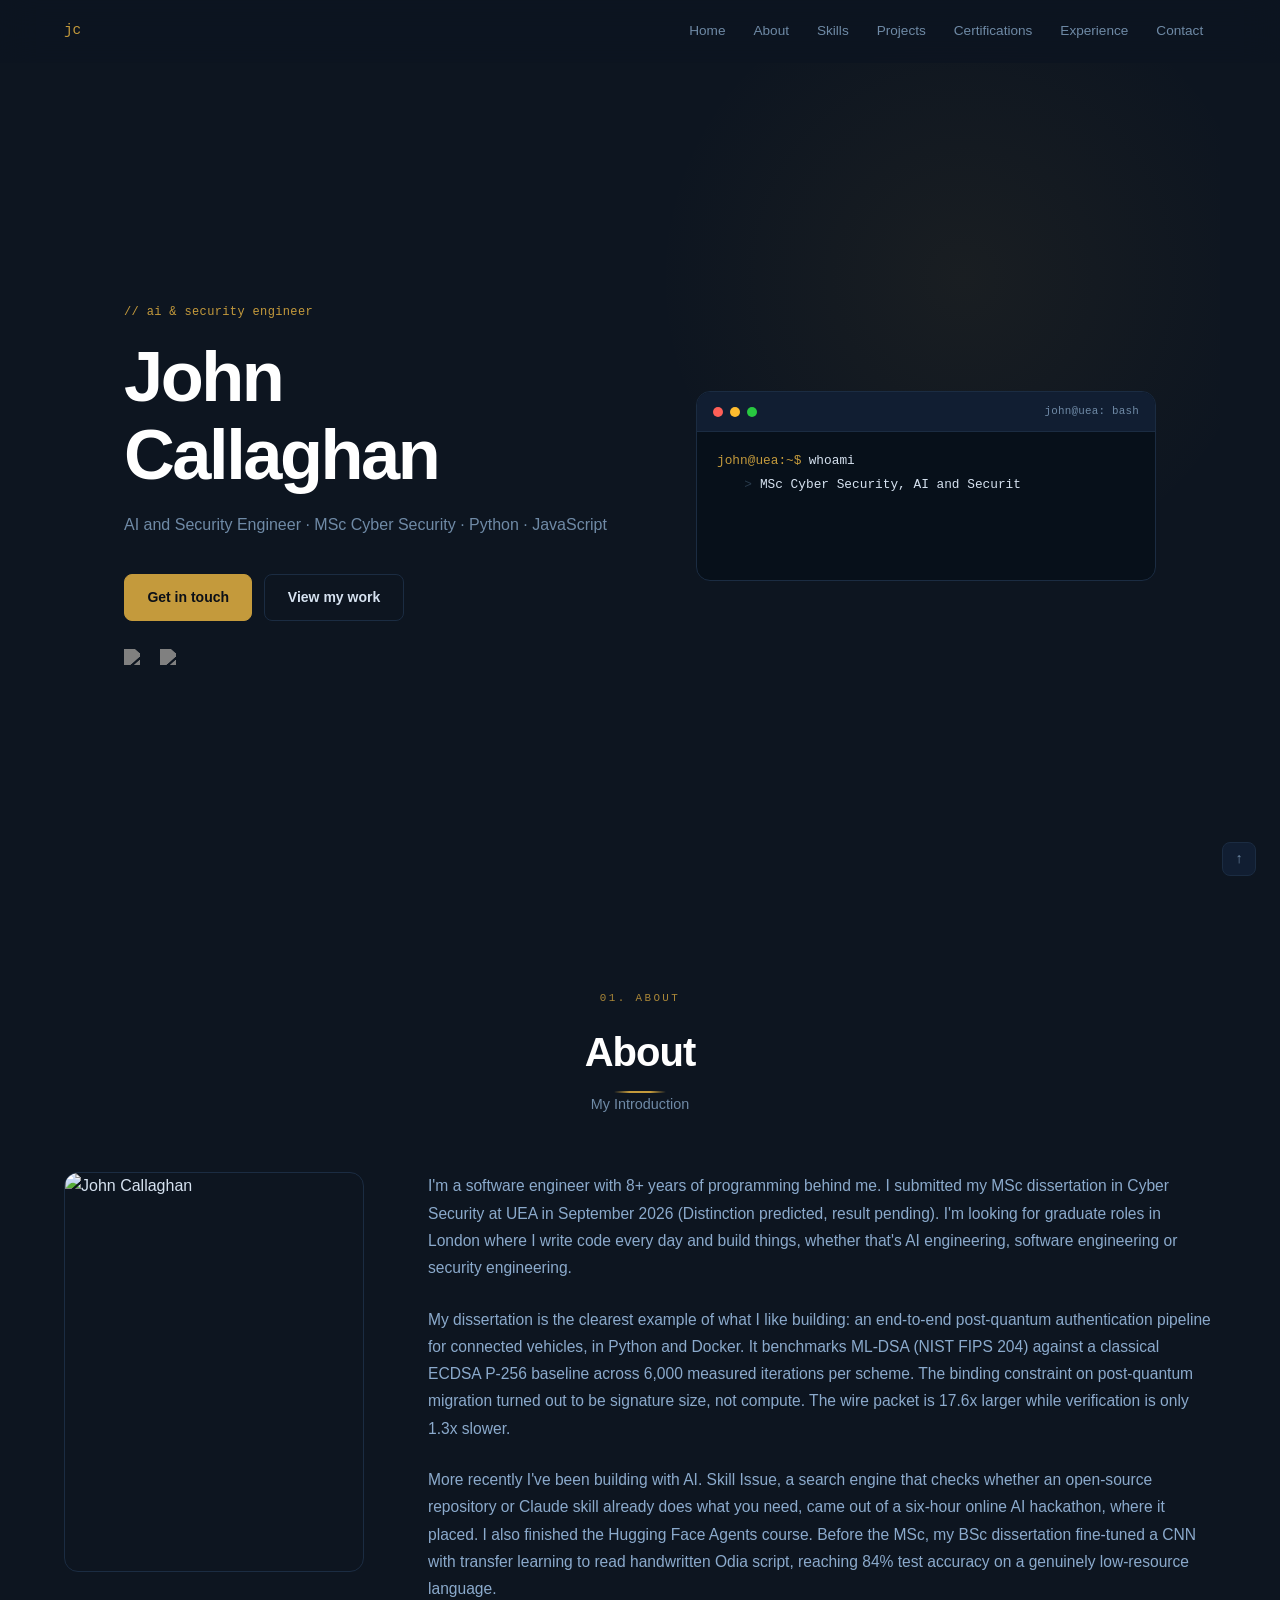
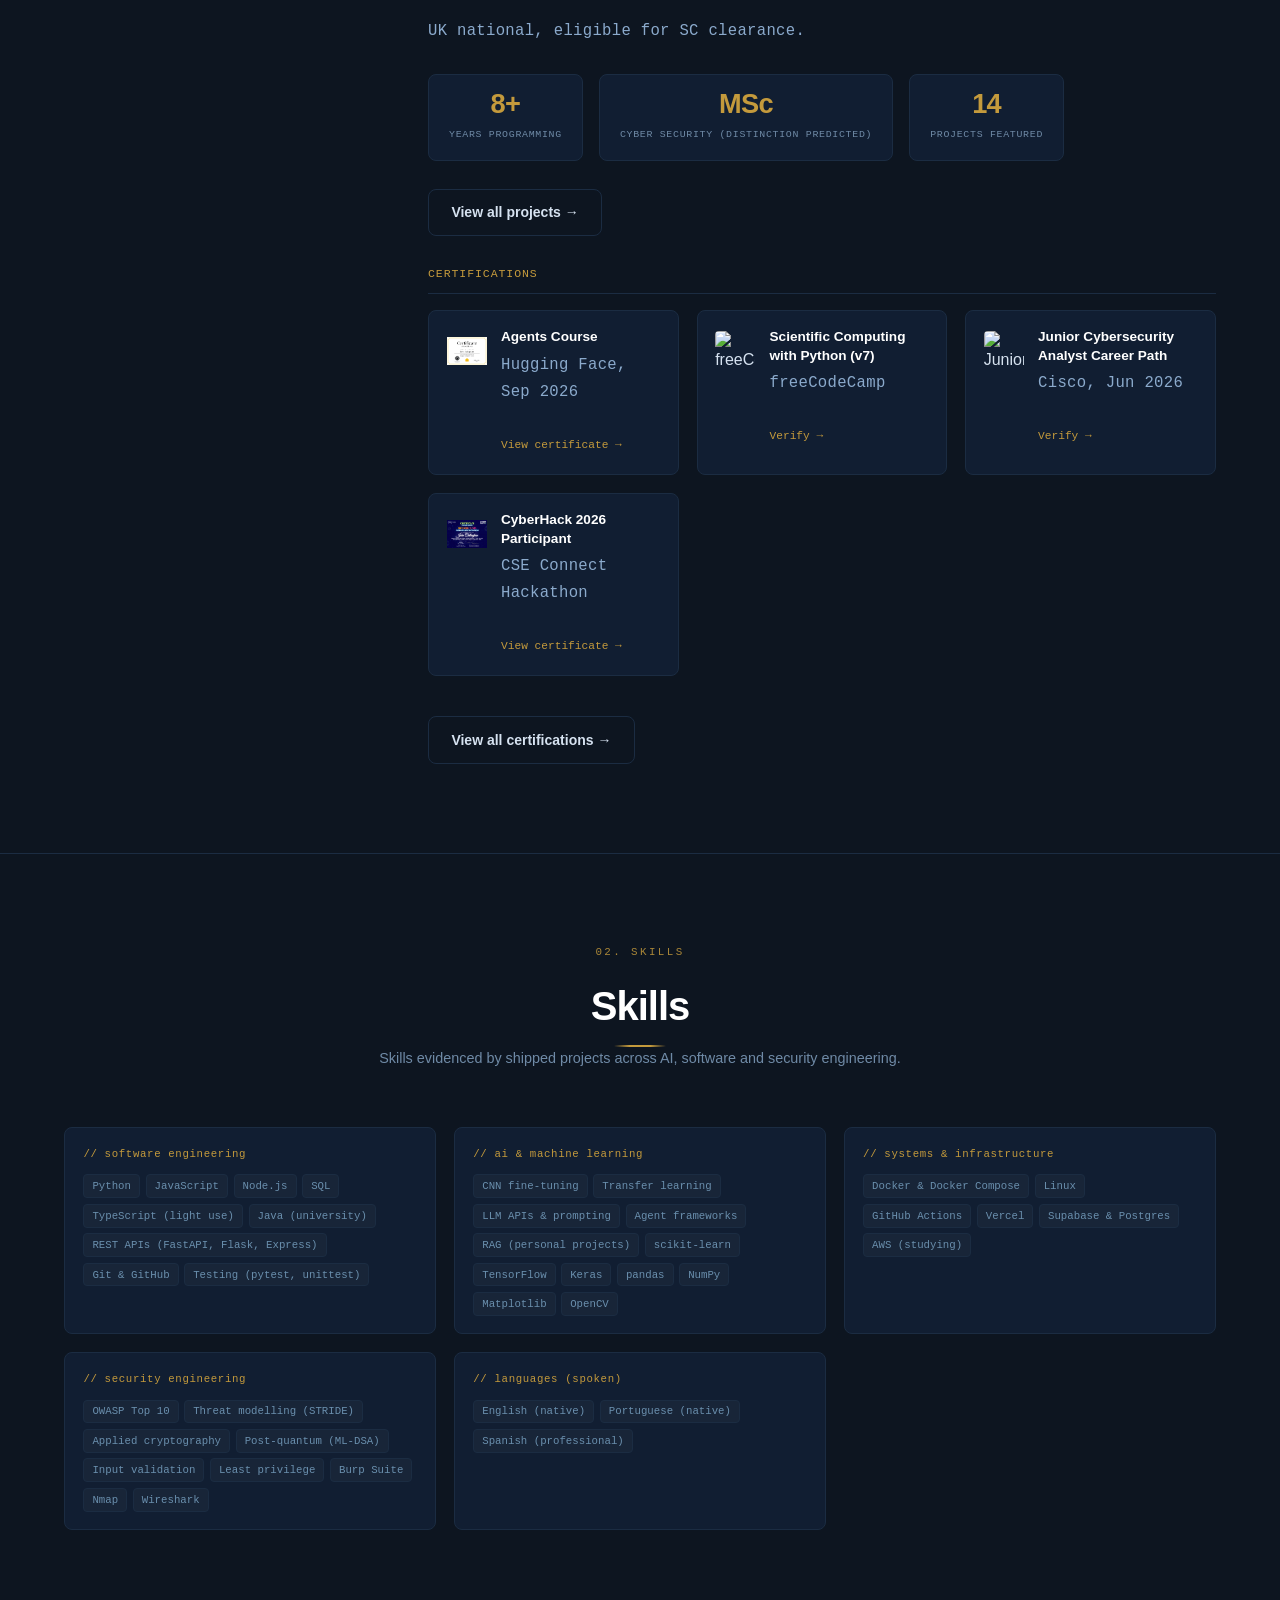
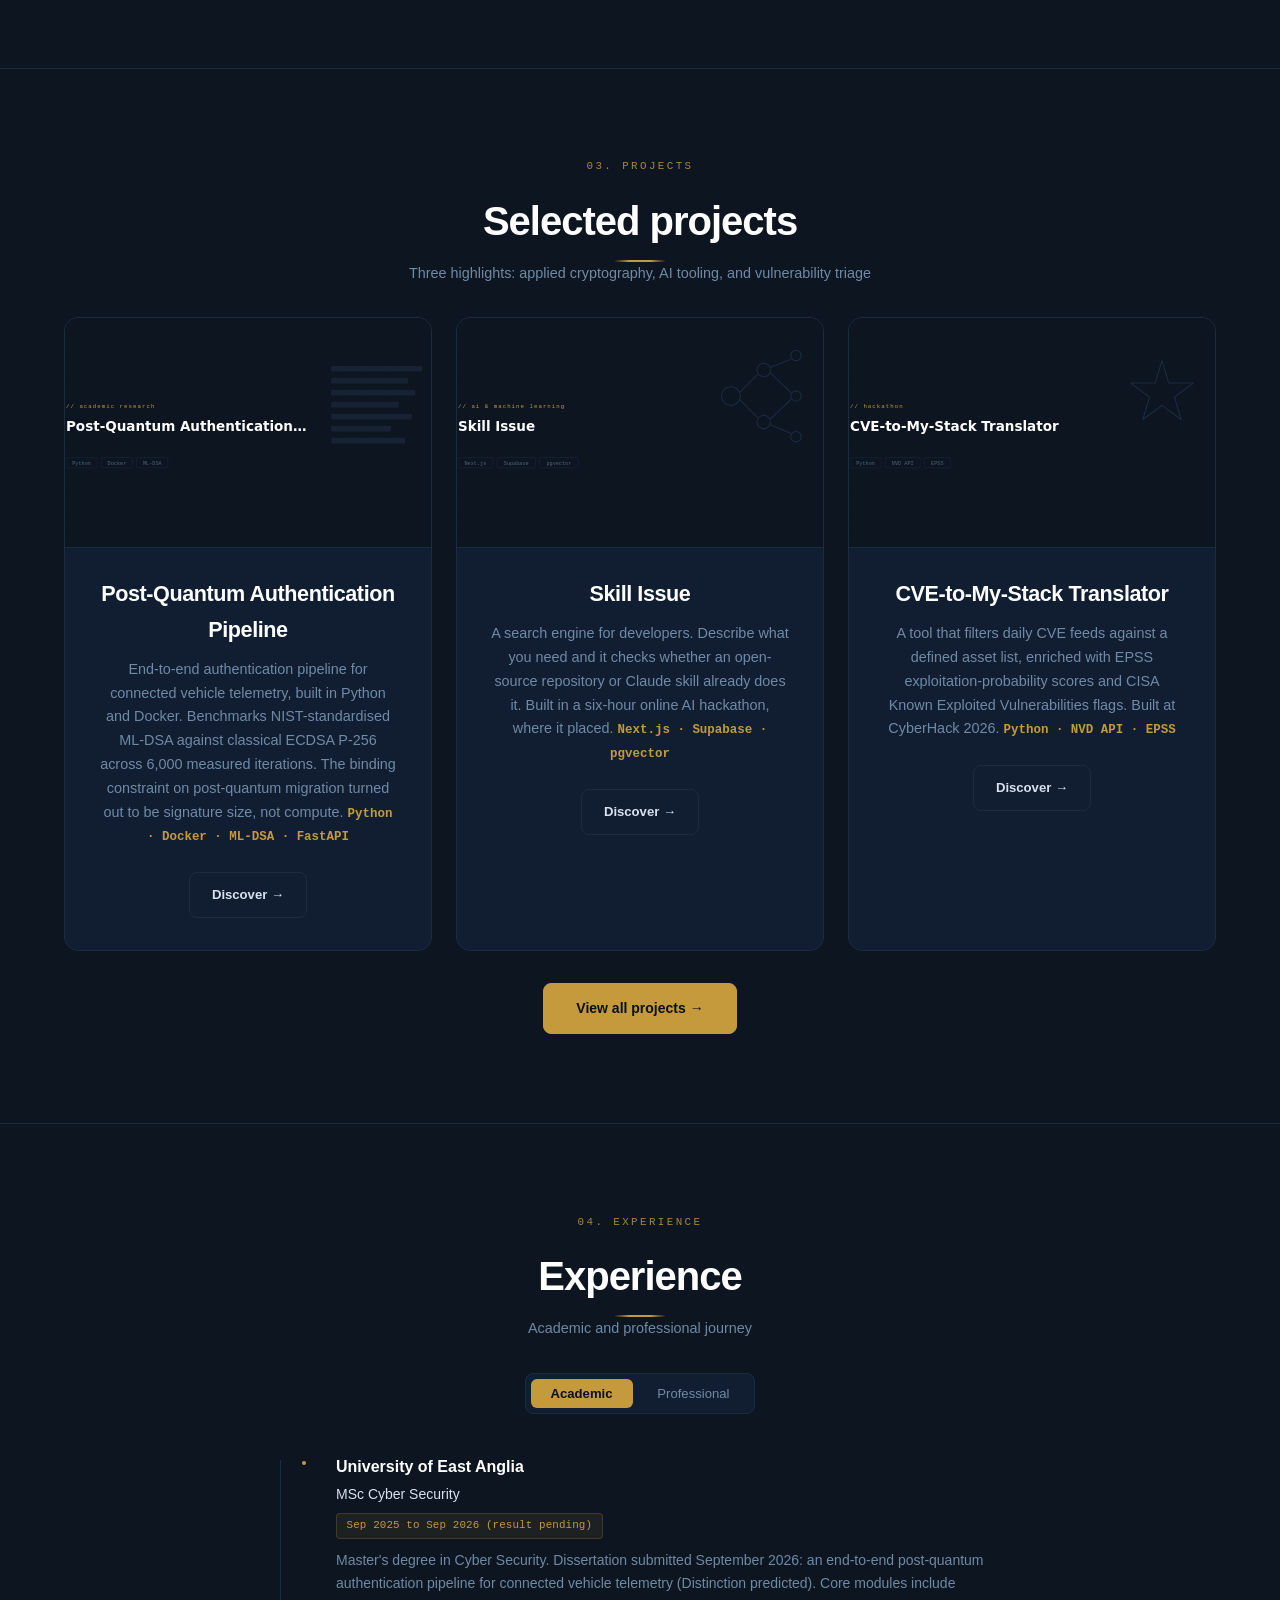
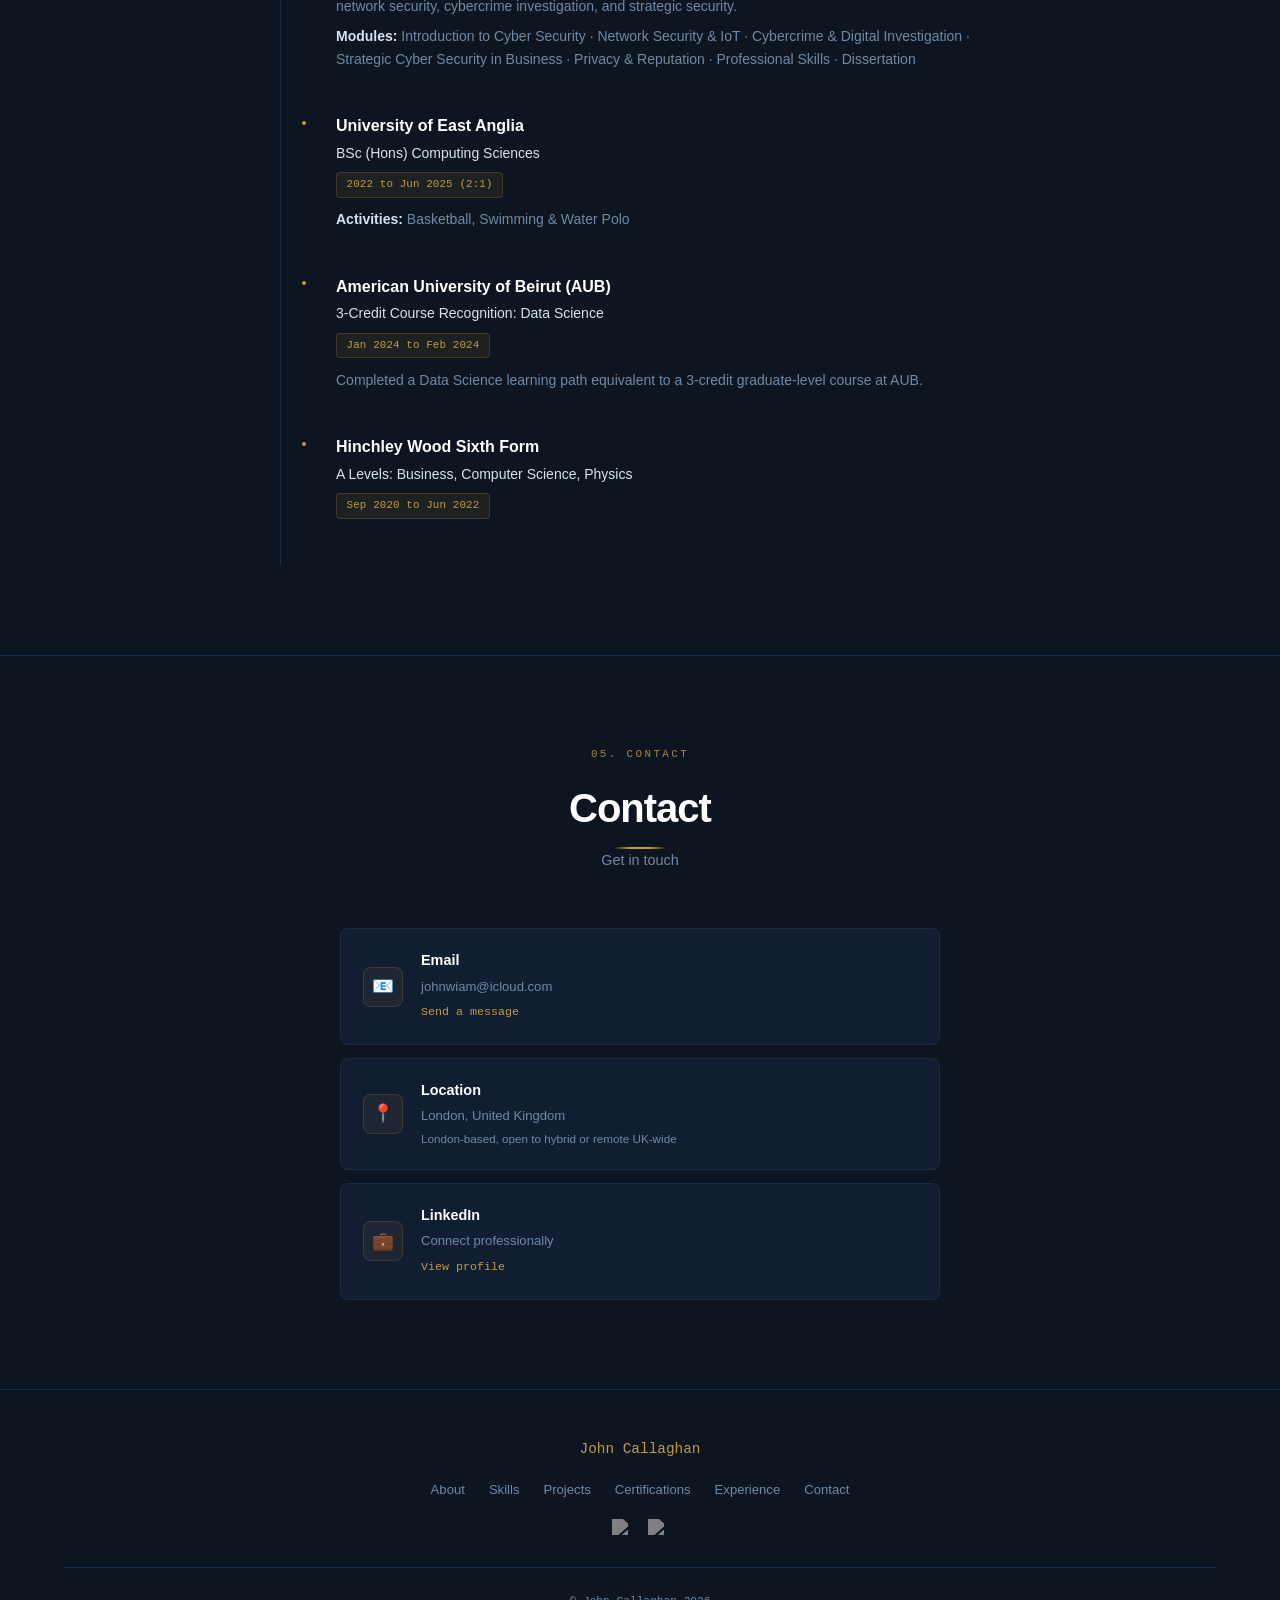
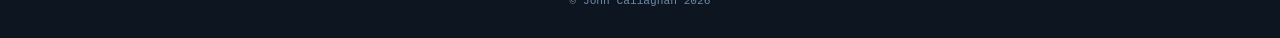
==== commit f054c3bb: "Trim the portfolio to 14 curated projects: remove freeCodeCamp exercises, NeetCode, Agent Forge, wor" ====
--- a/index.html
+++ b/index.html
@@ -156,7 +156,7 @@
         <div class="about-stats">
           <div><strong data-count="8" data-suffix="+">8+</strong><span>Years Programming</span></div>
           <div><strong>MSc</strong><span>Cyber Security (Distinction predicted)</span></div>
-          <div><strong data-count="30" data-suffix="+">30+</strong><span>Projects Listed</span></div>
+          <div><strong data-count="14">14</strong><span>Projects Featured</span></div>
         </div>
 
         <a href="projects.html" class="btn btn-ghost">View all projects &rarr;</a>
